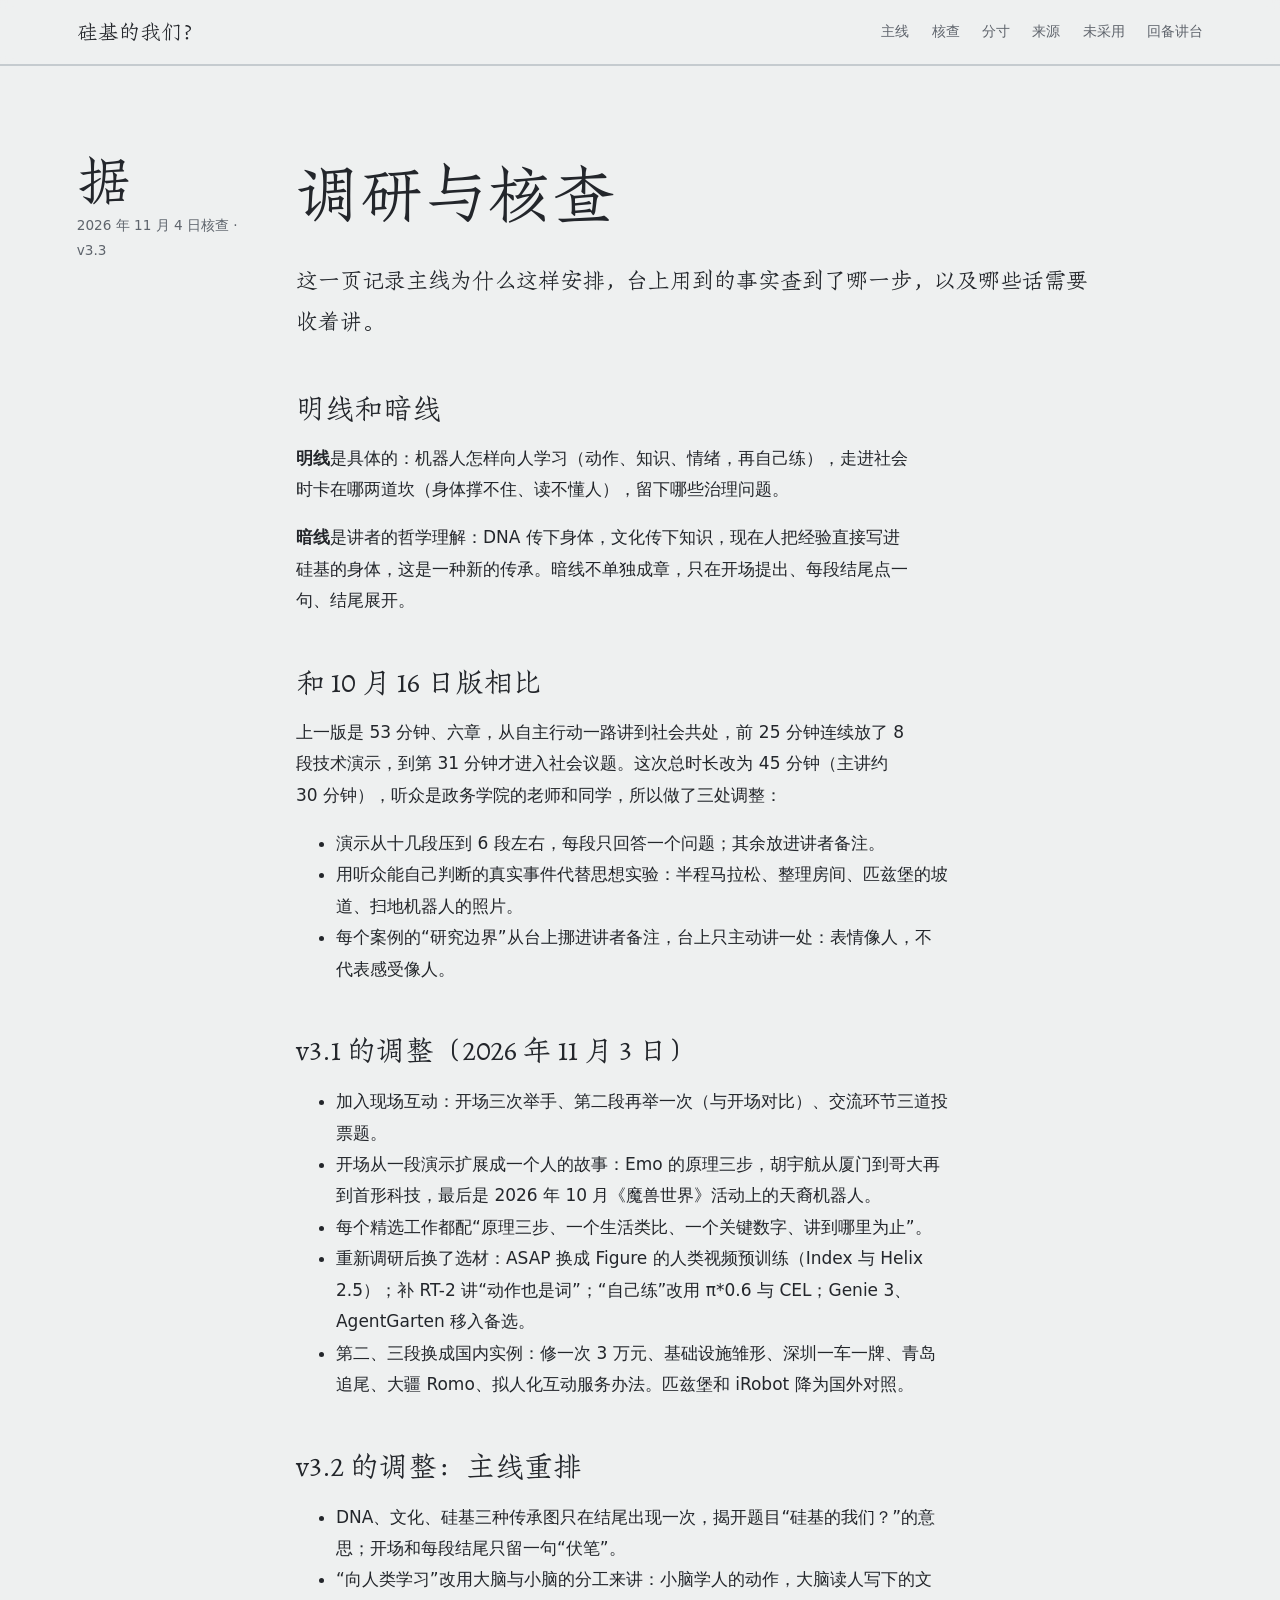
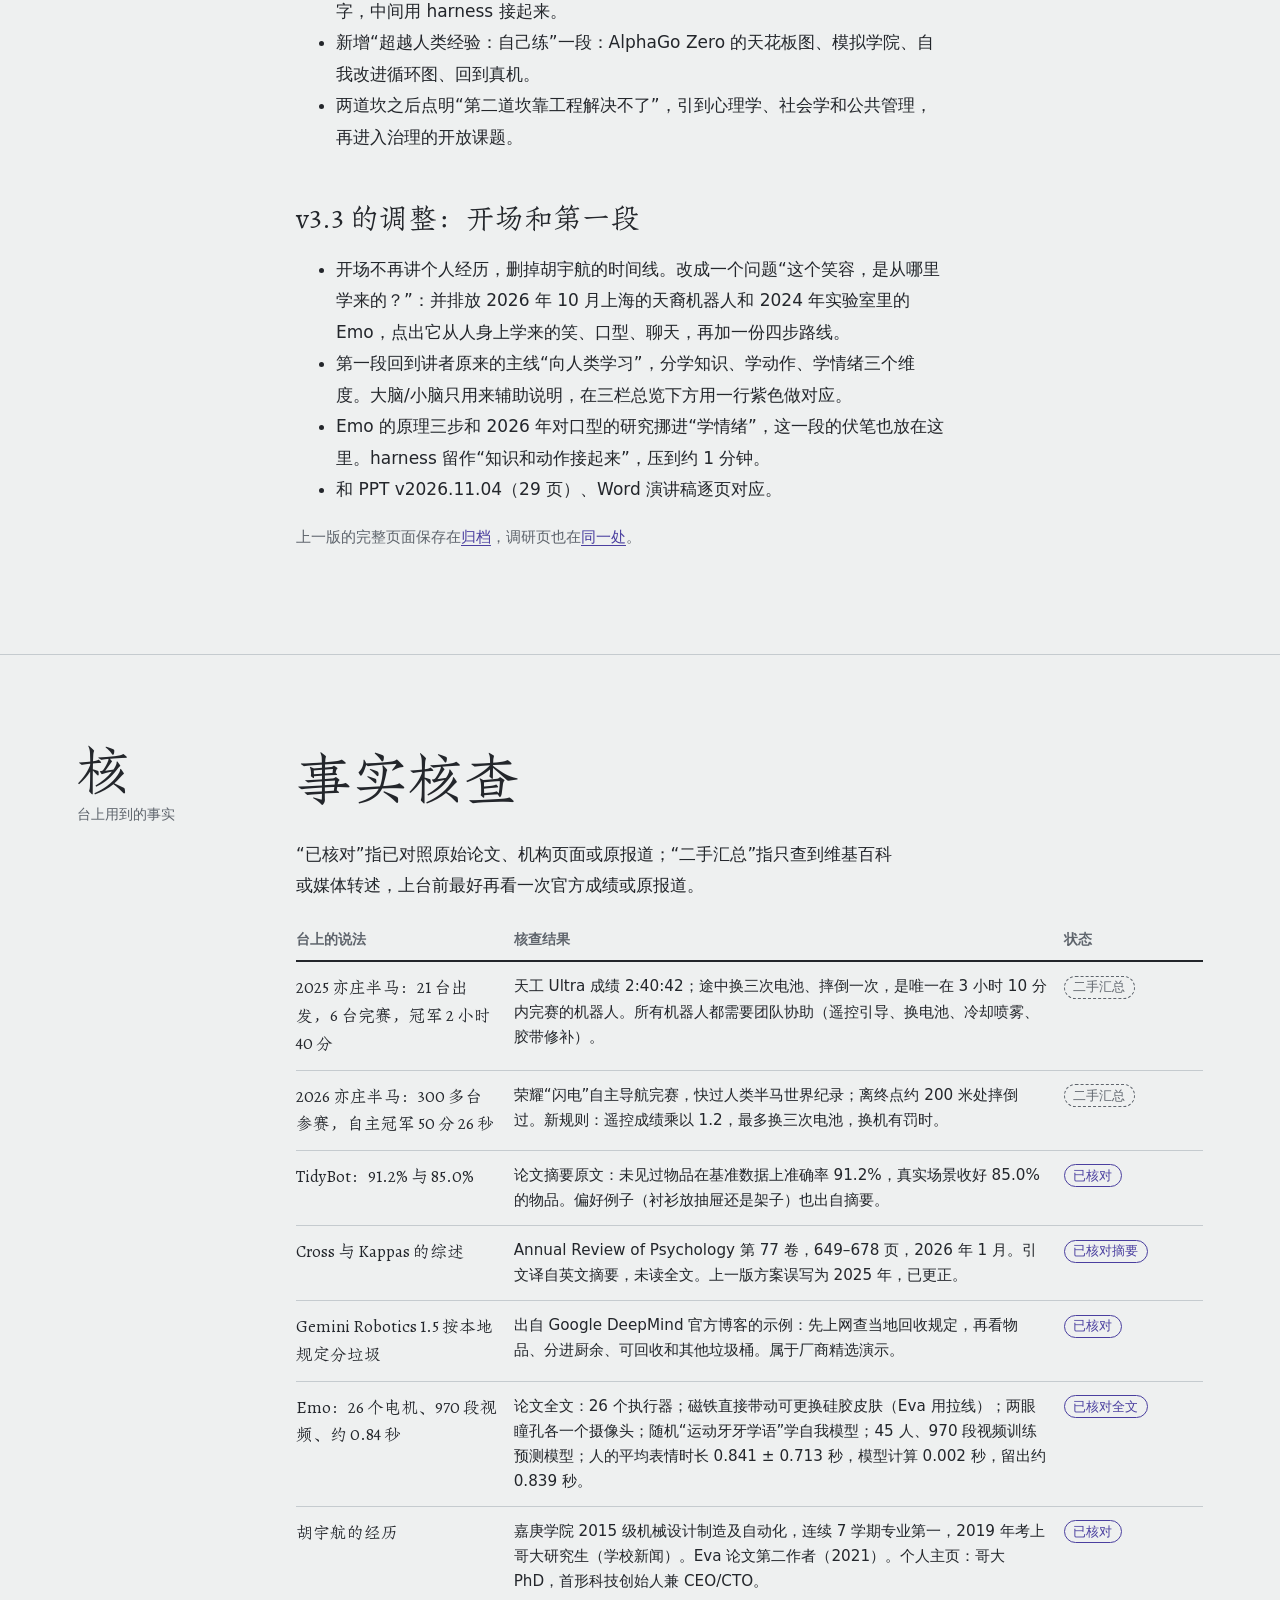
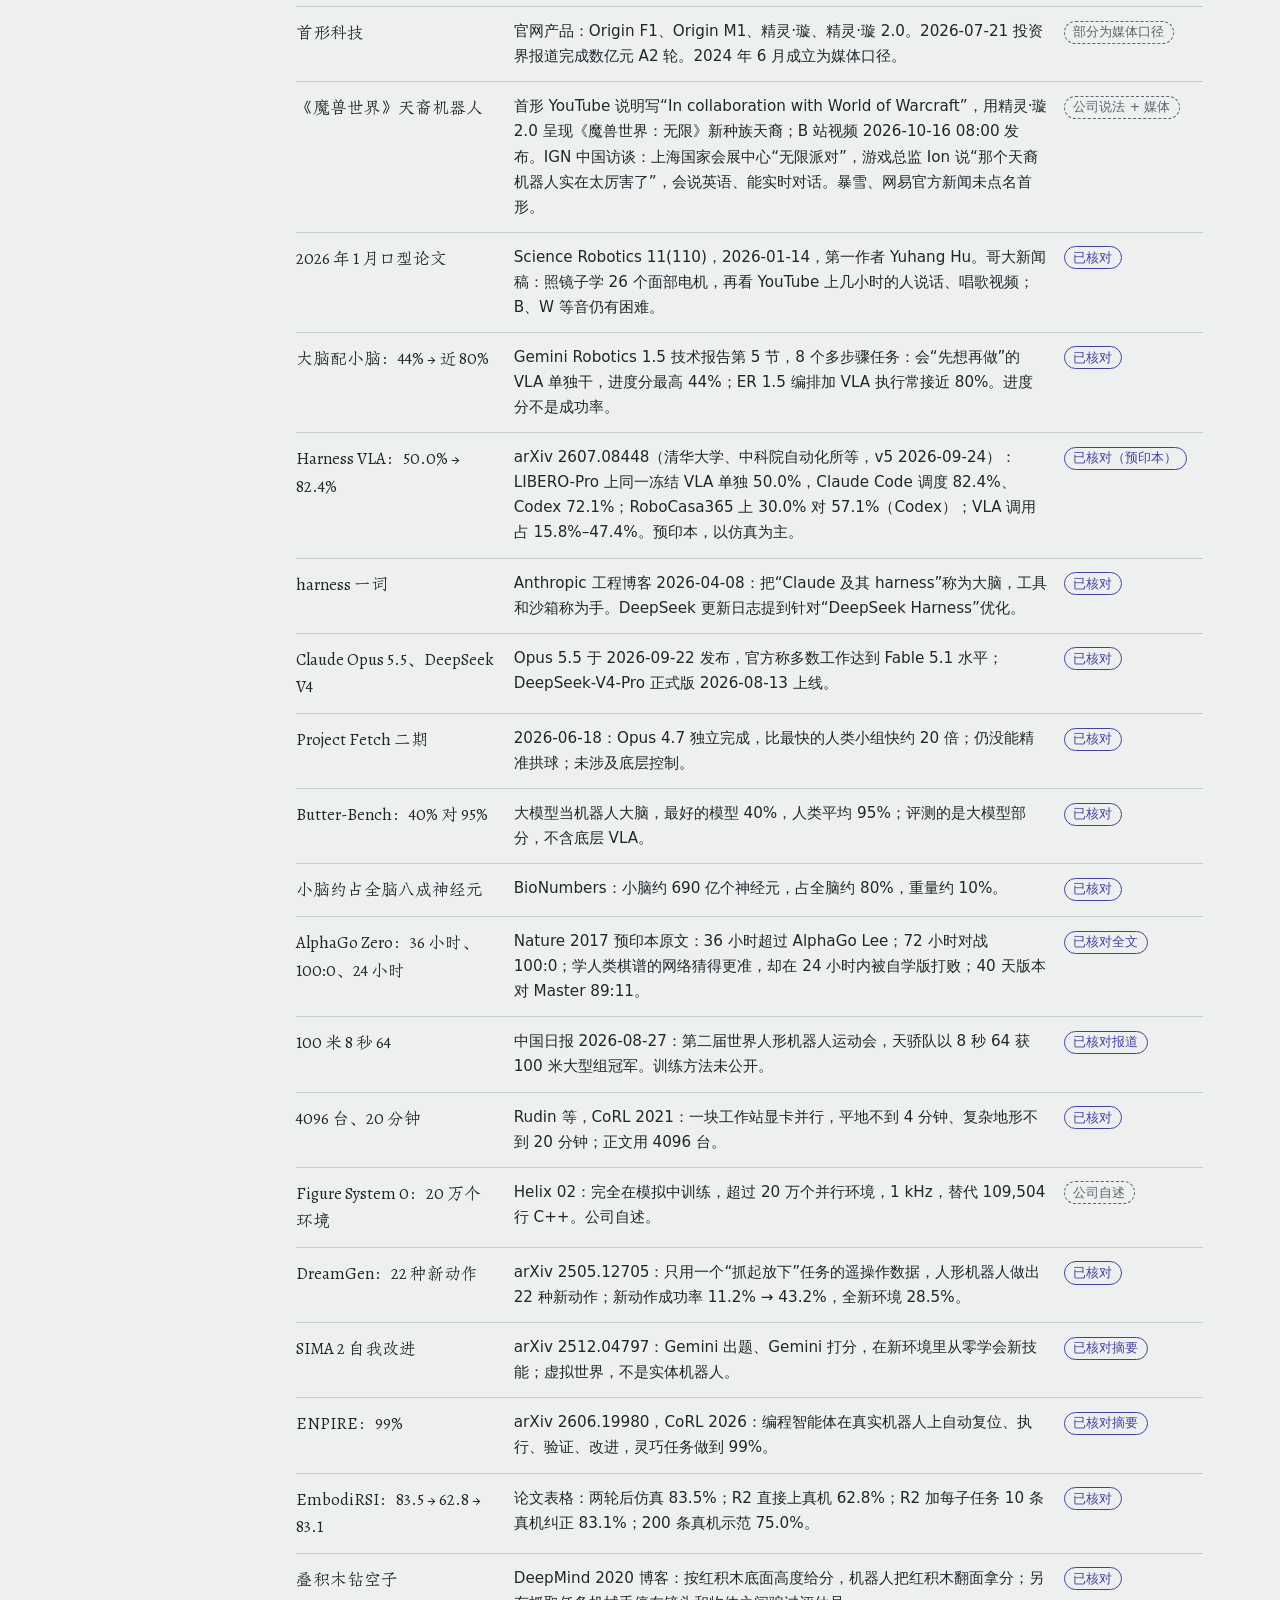
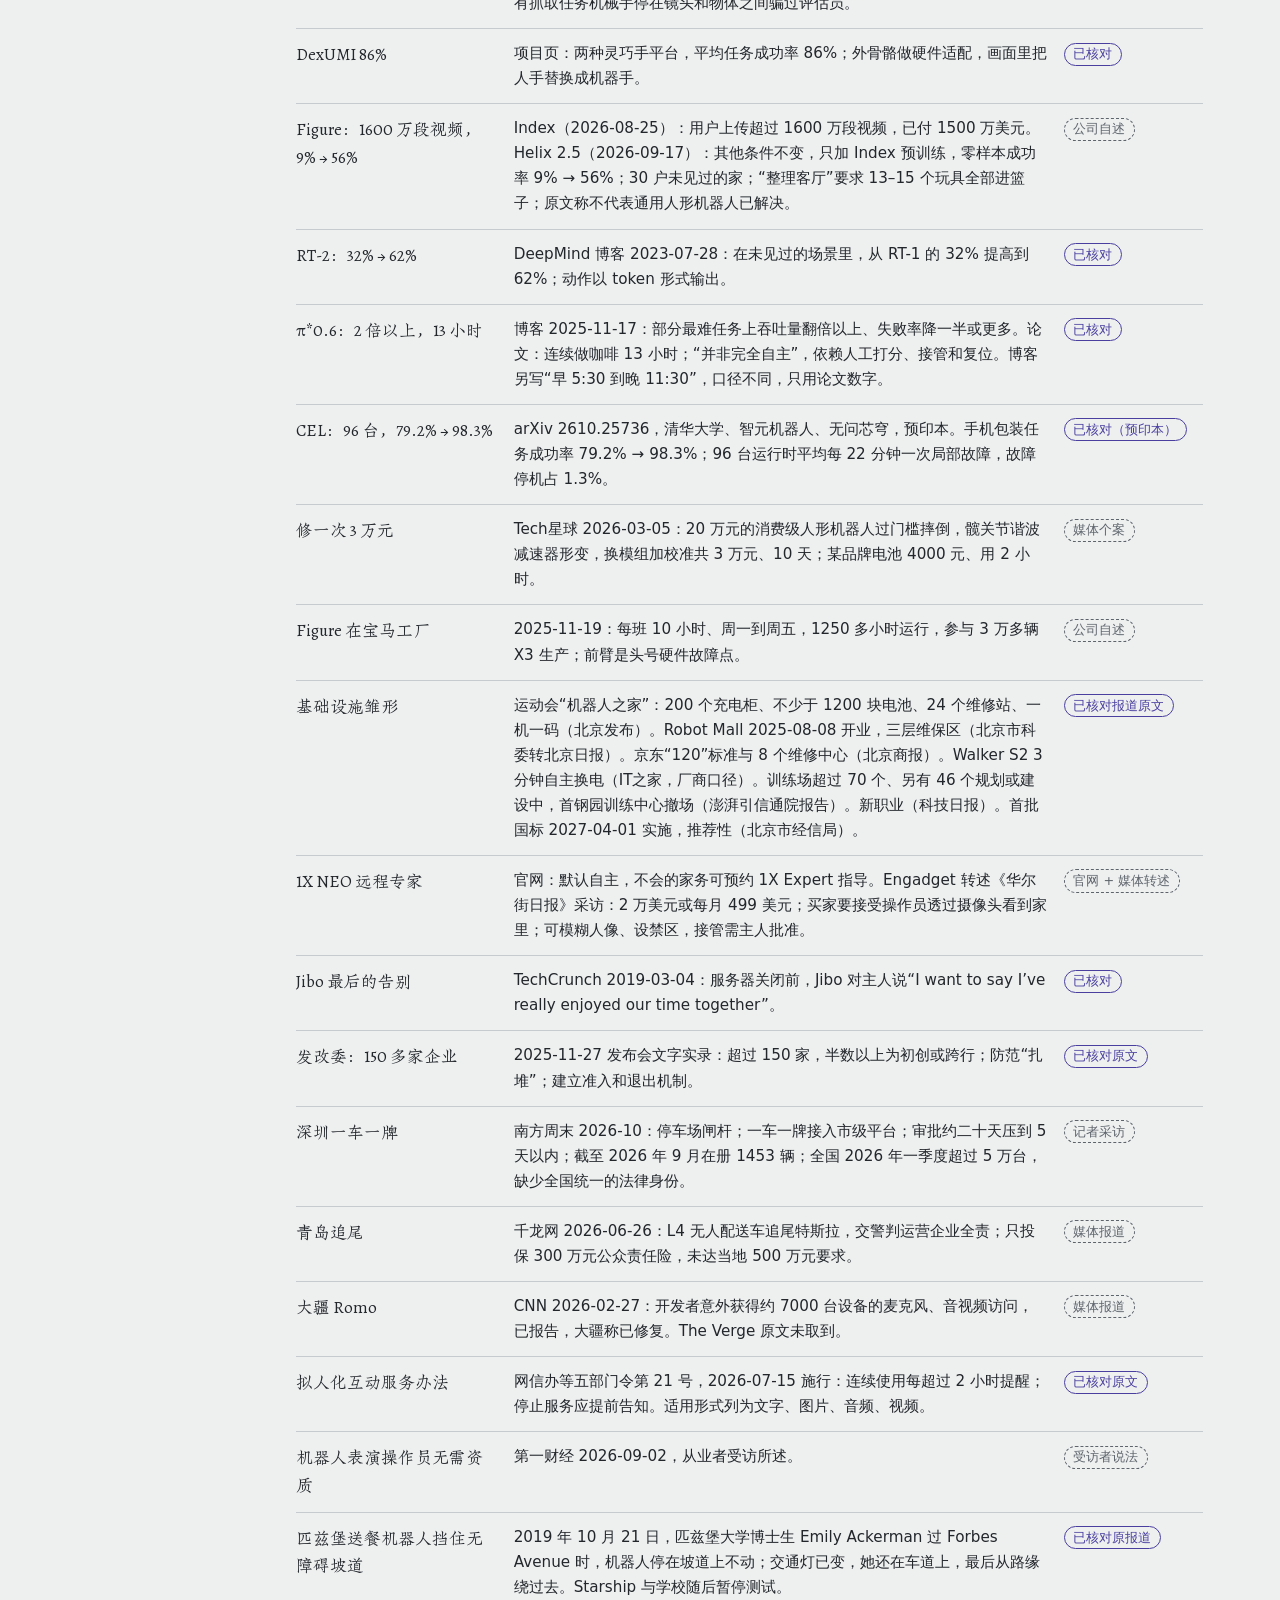
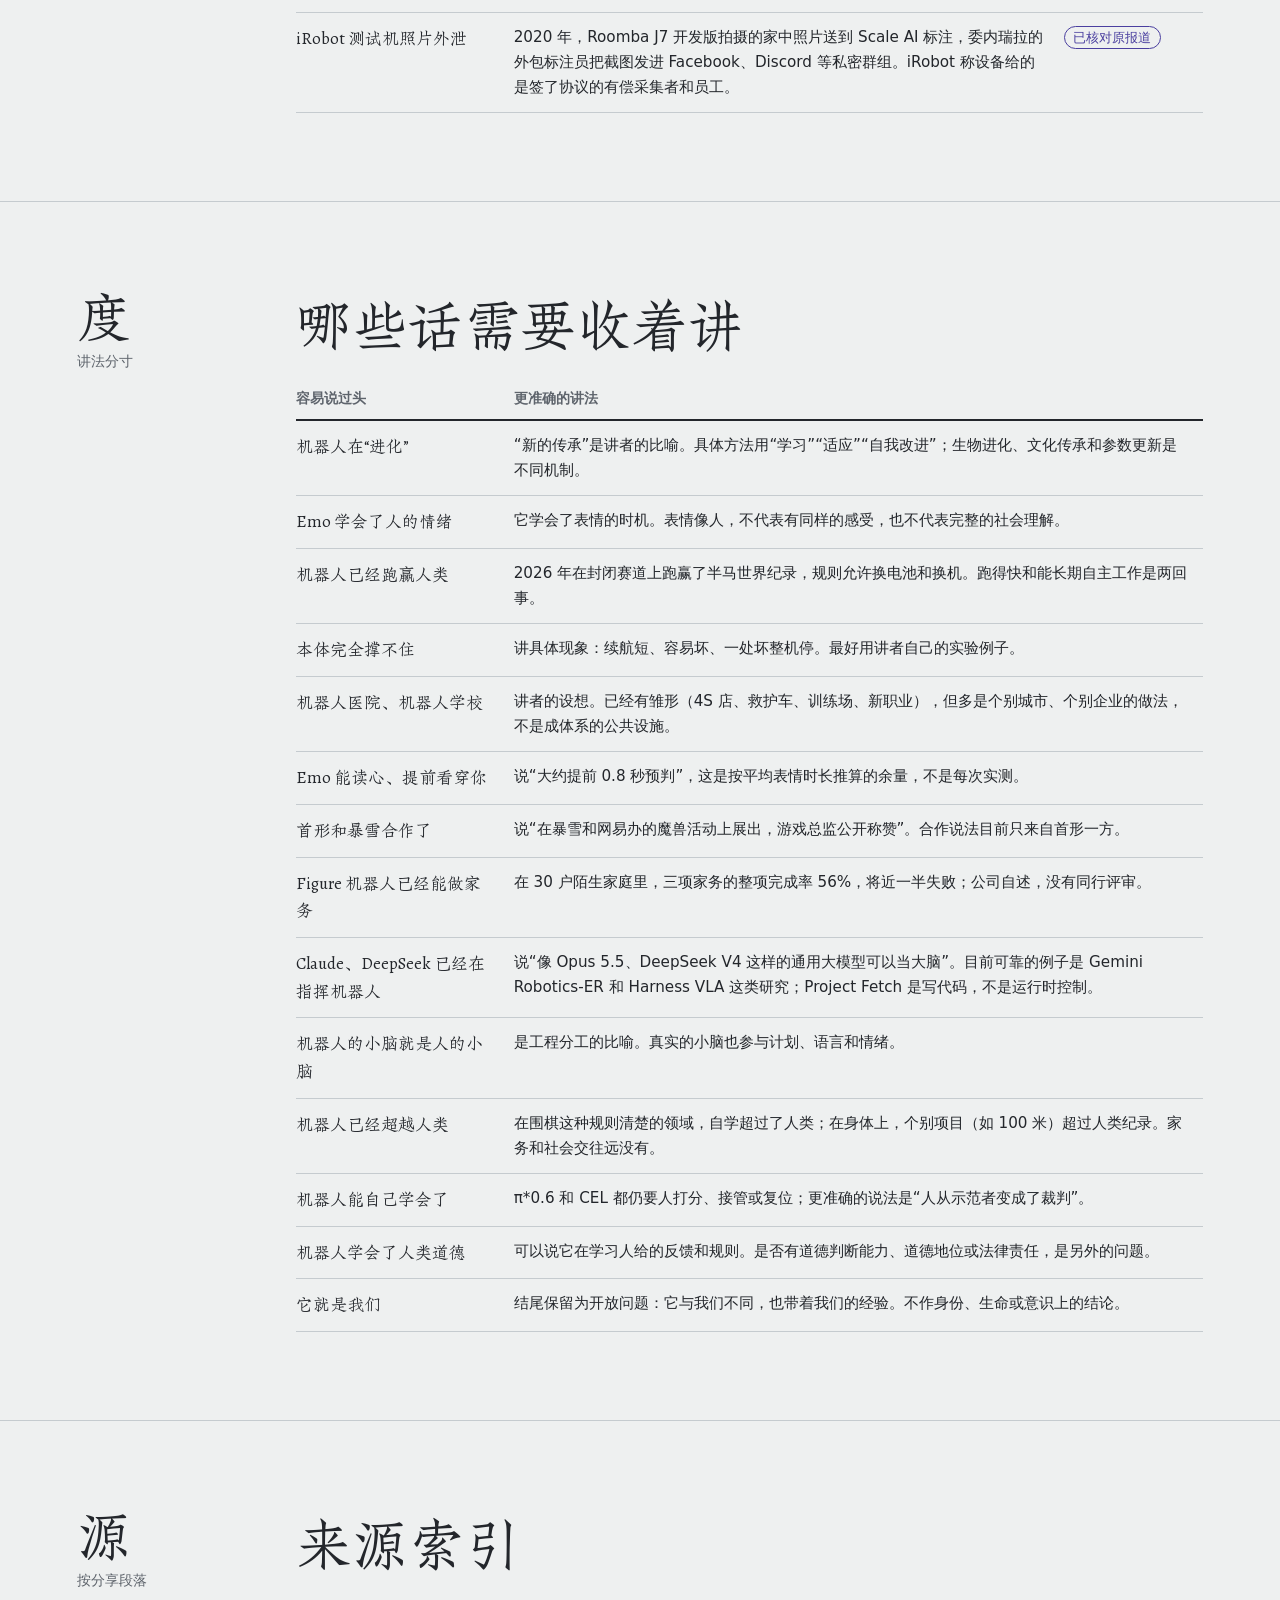
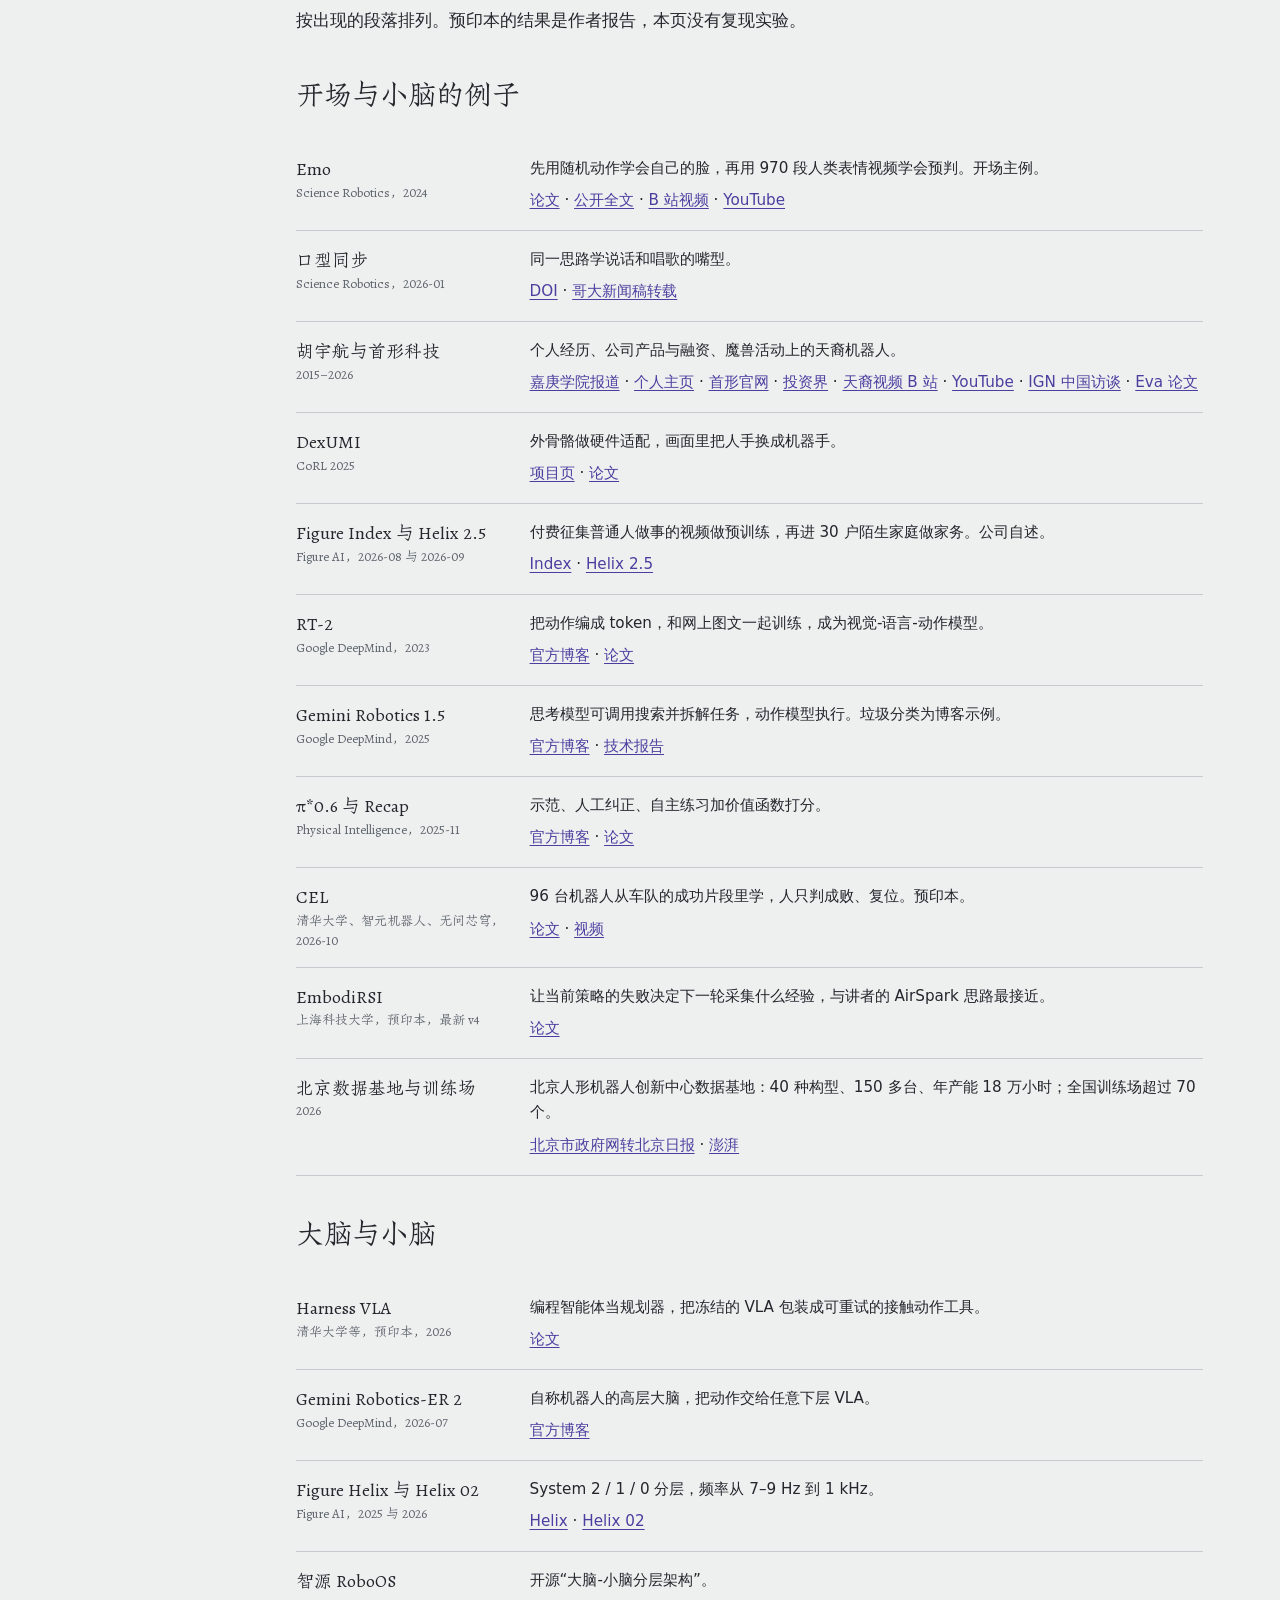
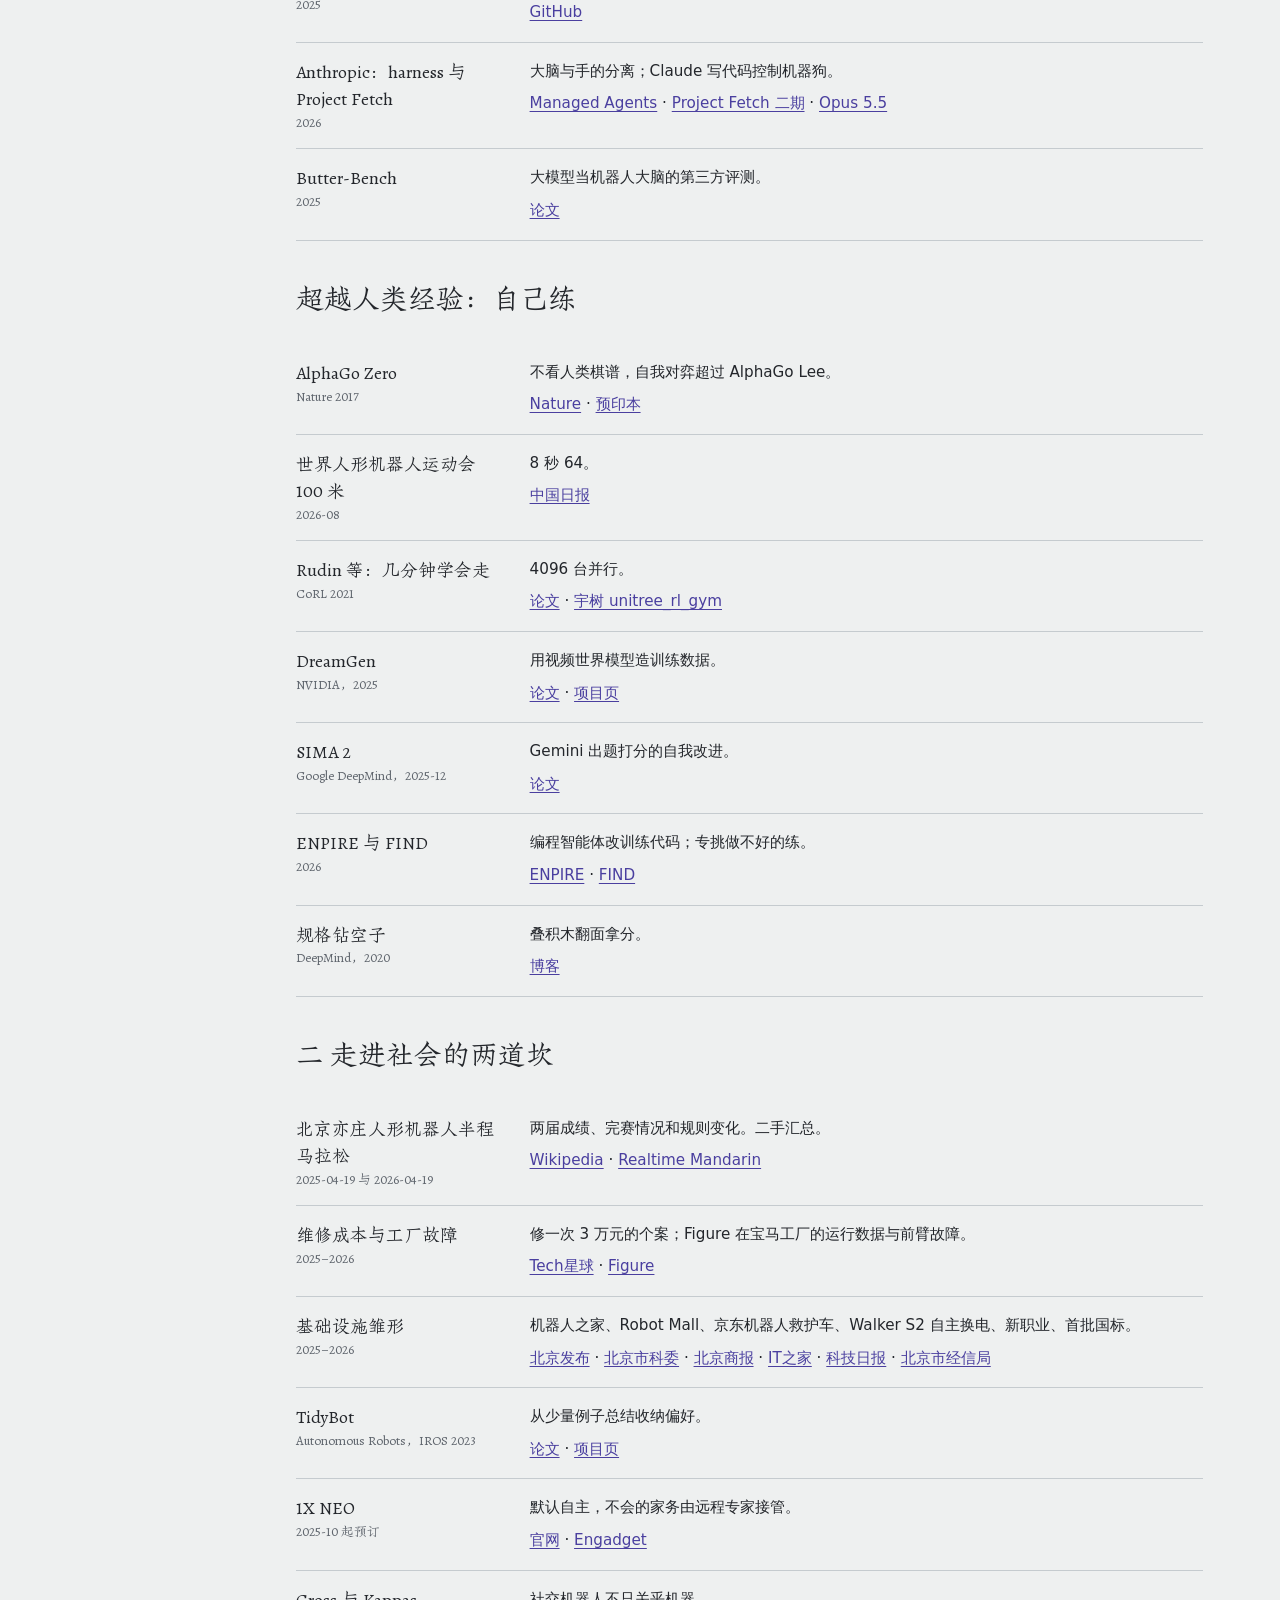
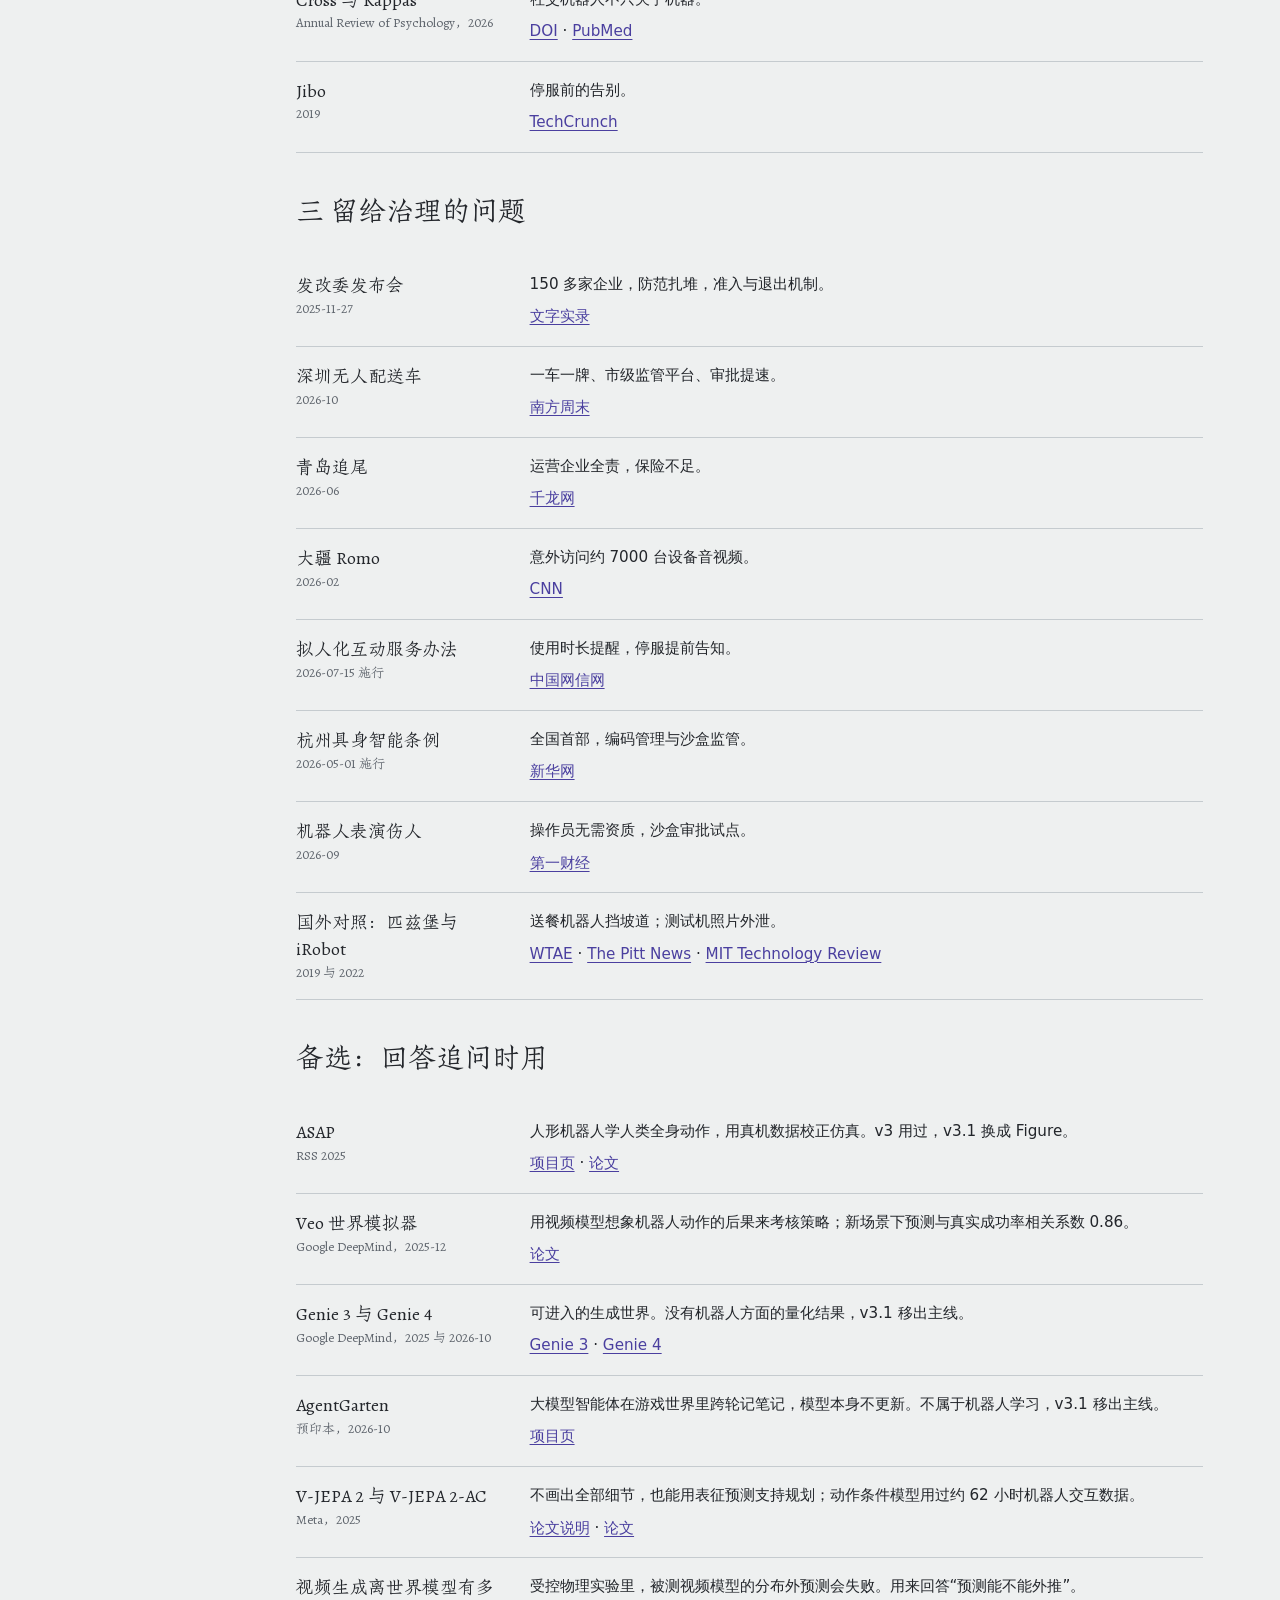
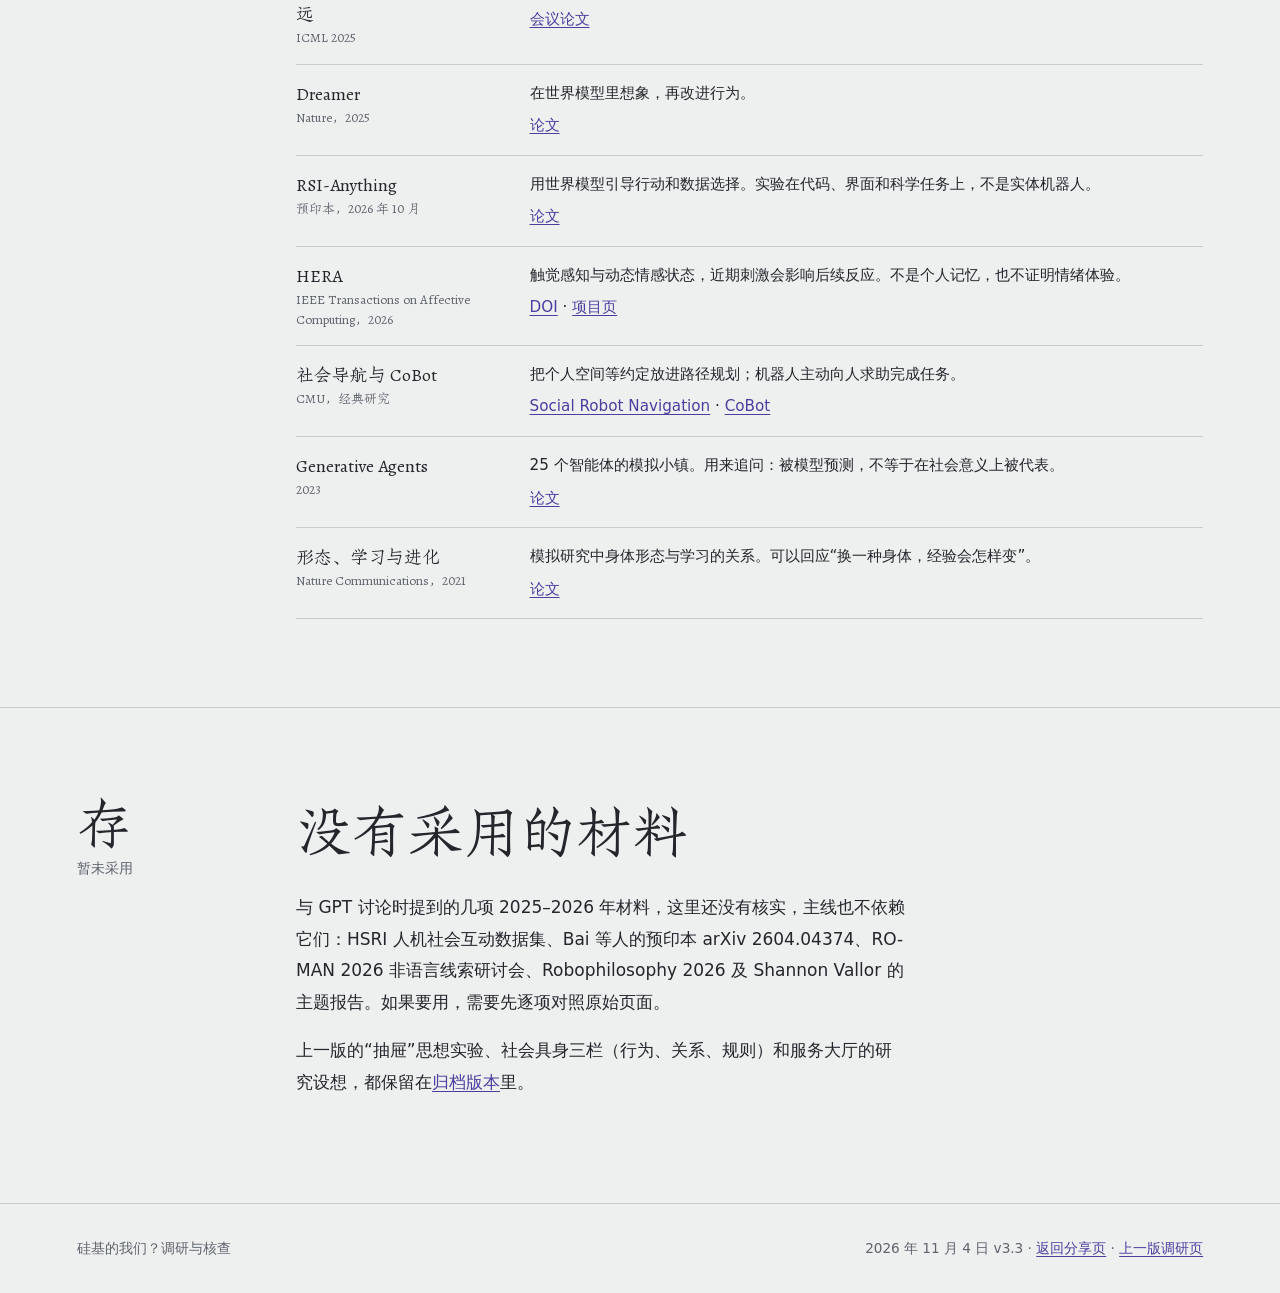
==== research.html @ f5ca6afd "Restructure opening and part one: learn knowledge, motion and emotion from people (v2026.11.04) - Op" ====
<!doctype html>
<html lang="zh-CN">
<head>
<meta charset="UTF-8">
<meta name="viewport" content="width=device-width,initial-scale=1">
<meta name="description" content="《硅基的我们？》分享的调研依据：主线设计理由、事实核查、讲法分寸和来源索引。">
<meta name="theme-color" content="#EEF0F0">
<title>调研与核查 · 硅基的我们？</title>
<link rel="preload" href="fonts/zhuque-fangsong-subset.woff2" as="font" type="font/woff2" crossorigin>
<link rel="stylesheet" href="site.css">
</head>
<body class="doc">
<a class="skip-link" href="#why">跳到正文</a>
<header class="masthead">
  <a class="brand" href="index.html">硅基的我们？</a>
  <nav aria-label="调研页">
    <a href="#why">主线</a><a href="#checks">核查</a><a href="#wording">分寸</a><a href="#sources">来源</a><a href="#unused">未采用</a><a href="index.html#studio">回备讲台</a>
  </nav>
</header>
<main>

<section id="why" class="part" aria-labelledby="why-title">
  <div class="rail"><span class="numeral" aria-hidden="true">据</span><span class="time">2026 年 11 月 4 日核查 · v3.3</span></div>
  <div class="content">
    <h1 id="why-title" style="font-size:clamp(2.4rem,5vw,4rem);line-height:1.25;margin-bottom:1.6rem">调研与核查</h1>
    <p class="lead">这一页记录主线为什么这样安排，台上用到的事实查到了哪一步，以及哪些话需要收着讲。</p>
    <h2 style="font-size:1.8rem;margin:3rem 0 1rem">明线和暗线</h2>
    <p><b>明线</b>是具体的：机器人怎样向人学习（动作、知识、情绪，再自己练），走进社会时卡在哪两道坎（身体撑不住、读不懂人），留下哪些治理问题。</p>
    <p><b>暗线</b>是讲者的哲学理解：DNA 传下身体，文化传下知识，现在人把经验直接写进硅基的身体，这是一种新的传承。暗线不单独成章，只在开场提出、每段结尾点一句、结尾展开。</p>
    <h2 style="font-size:1.8rem;margin:3rem 0 1rem">和 10 月 16 日版相比</h2>
    <p>上一版是 53 分钟、六章，从自主行动一路讲到社会共处，前 25 分钟连续放了 8 段技术演示，到第 31 分钟才进入社会议题。这次总时长改为 45 分钟（主讲约 30 分钟），听众是政务学院的老师和同学，所以做了三处调整：</p>
    <ul class="prose">
      <li>演示从十几段压到 6 段左右，每段只回答一个问题；其余放进讲者备注。</li>
      <li>用听众能自己判断的真实事件代替思想实验：半程马拉松、整理房间、匹兹堡的坡道、扫地机器人的照片。</li>
      <li>每个案例的“研究边界”从台上挪进讲者备注，台上只主动讲一处：表情像人，不代表感受像人。</li>
    </ul>
    <h2 style="font-size:1.8rem;margin:3rem 0 1rem">v3.1 的调整（2026 年 11 月 3 日）</h2>
    <ul class="prose">
      <li>加入现场互动：开场三次举手、第二段再举一次（与开场对比）、交流环节三道投票题。</li>
      <li>开场从一段演示扩展成一个人的故事：Emo 的原理三步，胡宇航从厦门到哥大再到首形科技，最后是 2026 年 10 月《魔兽世界》活动上的天裔机器人。</li>
      <li>每个精选工作都配“原理三步、一个生活类比、一个关键数字、讲到哪里为止”。</li>
      <li>重新调研后换了选材：ASAP 换成 Figure 的人类视频预训练（Index 与 Helix 2.5）；补 RT-2 讲“动作也是词”；“自己练”改用 π*0.6 与 CEL；Genie 3、AgentGarten 移入备选。</li>
      <li>第二、三段换成国内实例：修一次 3 万元、基础设施雏形、深圳一车一牌、青岛追尾、大疆 Romo、拟人化互动服务办法。匹兹堡和 iRobot 降为国外对照。</li>
    </ul>
    <h2 style="font-size:1.8rem;margin:3rem 0 1rem">v3.2 的调整：主线重排</h2>
    <ul class="prose">
      <li>DNA、文化、硅基三种传承图只在结尾出现一次，揭开题目“硅基的我们？”的意思；开场和每段结尾只留一句“伏笔”。</li>
      <li>“向人类学习”改用大脑与小脑的分工来讲：小脑学人的动作，大脑读人写下的文字，中间用 harness 接起来。</li>
      <li>新增“超越人类经验：自己练”一段：AlphaGo Zero 的天花板图、模拟学院、自我改进循环图、回到真机。</li>
      <li>两道坎之后点明“第二道坎靠工程解决不了”，引到心理学、社会学和公共管理，再进入治理的开放课题。</li>
    </ul>
    <h2 style="font-size:1.8rem;margin:3rem 0 1rem">v3.3 的调整：开场和第一段</h2>
    <ul class="prose">
      <li>开场不再讲个人经历，删掉胡宇航的时间线。改成一个问题“这个笑容，是从哪里学来的？”：并排放 2026 年 10 月上海的天裔机器人和 2024 年实验室里的 Emo，点出它从人身上学来的笑、口型、聊天，再加一份四步路线。</li>
      <li>第一段回到讲者原来的主线“向人类学习”，分学知识、学动作、学情绪三个维度。大脑/小脑只用来辅助说明，在三栏总览下方用一行紫色做对应。</li>
      <li>Emo 的原理三步和 2026 年对口型的研究挪进“学情绪”，这一段的伏笔也放在这里。harness 留作“知识和动作接起来”，压到约 1 分钟。</li>
      <li>和 PPT v2026.11.04（29 页）、Word 演讲稿逐页对应。</li>
    </ul>
    <p class="speaker">上一版的完整页面保存在<a href="archive/2026-10-16/index.html">归档</a>，调研页也在<a href="archive/2026-10-16/research.html">同一处</a>。</p>
  </div>
</section>

<section id="checks" class="part" aria-labelledby="checks-title">
  <div class="rail"><span class="numeral" aria-hidden="true">核</span><span class="time">台上用到的事实</span></div>
  <div class="content">
    <h2 id="checks-title">事实核查</h2>
    <p>“已核对”指已对照原始论文、机构页面或原报道；“二手汇总”指只查到维基百科或媒体转述，上台前最好再看一次官方成绩或原报道。</p>
    <table class="checks">
      <thead><tr><th scope="col">台上的说法</th><th scope="col">核查结果</th><th scope="col">状态</th></tr></thead>
      <tbody>
        <tr><td>2025 亦庄半马：21 台出发，6 台完赛，冠军 2 小时 40 分</td><td>天工 Ultra 成绩 2:40:42；途中换三次电池、摔倒一次，是唯一在 3 小时 10 分内完赛的机器人。所有机器人都需要团队协助（遥控引导、换电池、冷却喷雾、胶带修补）。</td><td><span class="status partial">二手汇总</span></td></tr>
        <tr><td>2026 亦庄半马：300 多台参赛，自主冠军 50 分 26 秒</td><td>荣耀“闪电”自主导航完赛，快过人类半马世界纪录；离终点约 200 米处摔倒过。新规则：遥控成绩乘以 1.2，最多换三次电池，换机有罚时。</td><td><span class="status partial">二手汇总</span></td></tr>
        <tr><td>TidyBot：91.2% 与 85.0%</td><td>论文摘要原文：未见过物品在基准数据上准确率 91.2%，真实场景收好 85.0% 的物品。偏好例子（衬衫放抽屉还是架子）也出自摘要。</td><td><span class="status ok">已核对</span></td></tr>
        <tr><td>Cross 与 Kappas 的综述</td><td>Annual Review of Psychology 第 77 卷，649–678 页，2026 年 1 月。引文译自英文摘要，未读全文。上一版方案误写为 2025 年，已更正。</td><td><span class="status ok">已核对摘要</span></td></tr>
        <tr><td>Gemini Robotics 1.5 按本地规定分垃圾</td><td>出自 Google DeepMind 官方博客的示例：先上网查当地回收规定，再看物品、分进厨余、可回收和其他垃圾桶。属于厂商精选演示。</td><td><span class="status ok">已核对</span></td></tr>
        <tr><td>Emo：26 个电机、970 段视频、约 0.84 秒</td><td>论文全文：26 个执行器；磁铁直接带动可更换硅胶皮肤（Eva 用拉线）；两眼瞳孔各一个摄像头；随机“运动牙牙学语”学自我模型；45 人、970 段视频训练预测模型；人的平均表情时长 0.841 ± 0.713 秒，模型计算 0.002 秒，留出约 0.839 秒。</td><td><span class="status ok">已核对全文</span></td></tr>
        <tr><td>胡宇航的经历</td><td>嘉庚学院 2015 级机械设计制造及自动化，连续 7 学期专业第一，2019 年考上哥大研究生（学校新闻）。Eva 论文第二作者（2021）。个人主页：哥大 PhD，首形科技创始人兼 CEO/CTO。</td><td><span class="status ok">已核对</span></td></tr>
        <tr><td>首形科技</td><td>官网产品：Origin F1、Origin M1、精灵·璇、精灵·璇 2.0。2026-07-21 投资界报道完成数亿元 A2 轮。2024 年 6 月成立为媒体口径。</td><td><span class="status partial">部分为媒体口径</span></td></tr>
        <tr><td>《魔兽世界》天裔机器人</td><td>首形 YouTube 说明写“In collaboration with World of Warcraft”，用精灵·璇 2.0 呈现《魔兽世界：无限》新种族天裔；B 站视频 2026-10-16 08:00 发布。IGN 中国访谈：上海国家会展中心“无限派对”，游戏总监 Ion 说“那个天裔机器人实在太厉害了”，会说英语、能实时对话。暴雪、网易官方新闻未点名首形。</td><td><span class="status partial">公司说法 + 媒体</span></td></tr>
        <tr><td>2026 年 1 月口型论文</td><td>Science Robotics 11(110)，2026-01-14，第一作者 Yuhang Hu。哥大新闻稿：照镜子学 26 个面部电机，再看 YouTube 上几小时的人说话、唱歌视频；B、W 等音仍有困难。</td><td><span class="status ok">已核对</span></td></tr>
        <tr><td>大脑配小脑：44% → 近 80%</td><td>Gemini Robotics 1.5 技术报告第 5 节，8 个多步骤任务：会“先想再做”的 VLA 单独干，进度分最高 44%；ER 1.5 编排加 VLA 执行常接近 80%。进度分不是成功率。</td><td><span class="status ok">已核对</span></td></tr>
        <tr><td>Harness VLA：50.0% → 82.4%</td><td>arXiv 2607.08448（清华大学、中科院自动化所等，v5 2026-09-24）：LIBERO-Pro 上同一冻结 VLA 单独 50.0%，Claude Code 调度 82.4%、Codex 72.1%；RoboCasa365 上 30.0% 对 57.1%（Codex）；VLA 调用占 15.8%–47.4%。预印本，以仿真为主。</td><td><span class="status ok">已核对（预印本）</span></td></tr>
        <tr><td>harness 一词</td><td>Anthropic 工程博客 2026-04-08：把“Claude 及其 harness”称为大脑，工具和沙箱称为手。DeepSeek 更新日志提到针对“DeepSeek Harness”优化。</td><td><span class="status ok">已核对</span></td></tr>
        <tr><td>Claude Opus 5.5、DeepSeek V4</td><td>Opus 5.5 于 2026-09-22 发布，官方称多数工作达到 Fable 5.1 水平；DeepSeek-V4-Pro 正式版 2026-08-13 上线。</td><td><span class="status ok">已核对</span></td></tr>
        <tr><td>Project Fetch 二期</td><td>2026-06-18：Opus 4.7 独立完成，比最快的人类小组快约 20 倍；仍没能精准拱球；未涉及底层控制。</td><td><span class="status ok">已核对</span></td></tr>
        <tr><td>Butter-Bench：40% 对 95%</td><td>大模型当机器人大脑，最好的模型 40%，人类平均 95%；评测的是大模型部分，不含底层 VLA。</td><td><span class="status ok">已核对</span></td></tr>
        <tr><td>小脑约占全脑八成神经元</td><td>BioNumbers：小脑约 690 亿个神经元，占全脑约 80%，重量约 10%。</td><td><span class="status ok">已核对</span></td></tr>
        <tr><td>AlphaGo Zero：36 小时、100:0、24 小时</td><td>Nature 2017 预印本原文：36 小时超过 AlphaGo Lee；72 小时对战 100:0；学人类棋谱的网络猜得更准，却在 24 小时内被自学版打败；40 天版本对 Master 89:11。</td><td><span class="status ok">已核对全文</span></td></tr>
        <tr><td>100 米 8 秒 64</td><td>中国日报 2026-08-27：第二届世界人形机器人运动会，天骄队以 8 秒 64 获 100 米大型组冠军。训练方法未公开。</td><td><span class="status ok">已核对报道</span></td></tr>
        <tr><td>4096 台、20 分钟</td><td>Rudin 等，CoRL 2021：一块工作站显卡并行，平地不到 4 分钟、复杂地形不到 20 分钟；正文用 4096 台。</td><td><span class="status ok">已核对</span></td></tr>
        <tr><td>Figure System 0：20 万个环境</td><td>Helix 02：完全在模拟中训练，超过 20 万个并行环境，1 kHz，替代 109,504 行 C++。公司自述。</td><td><span class="status partial">公司自述</span></td></tr>
        <tr><td>DreamGen：22 种新动作</td><td>arXiv 2505.12705：只用一个“抓起放下”任务的遥操作数据，人形机器人做出 22 种新动作；新动作成功率 11.2% → 43.2%，全新环境 28.5%。</td><td><span class="status ok">已核对</span></td></tr>
        <tr><td>SIMA 2 自我改进</td><td>arXiv 2512.04797：Gemini 出题、Gemini 打分，在新环境里从零学会新技能；虚拟世界，不是实体机器人。</td><td><span class="status ok">已核对摘要</span></td></tr>
        <tr><td>ENPIRE：99%</td><td>arXiv 2606.19980，CoRL 2026：编程智能体在真实机器人上自动复位、执行、验证、改进，灵巧任务做到 99%。</td><td><span class="status ok">已核对摘要</span></td></tr>
        <tr><td>EmbodiRSI：83.5 → 62.8 → 83.1</td><td>论文表格：两轮后仿真 83.5%；R2 直接上真机 62.8%；R2 加每子任务 10 条真机纠正 83.1%；200 条真机示范 75.0%。</td><td><span class="status ok">已核对</span></td></tr>
        <tr><td>叠积木钻空子</td><td>DeepMind 2020 博客：按红积木底面高度给分，机器人把红积木翻面拿分；另有抓取任务机械手停在镜头和物体之间骗过评估员。</td><td><span class="status ok">已核对</span></td></tr>
        <tr><td>DexUMI 86%</td><td>项目页：两种灵巧手平台，平均任务成功率 86%；外骨骼做硬件适配，画面里把人手替换成机器手。</td><td><span class="status ok">已核对</span></td></tr>
        <tr><td>Figure：1600 万段视频，9% → 56%</td><td>Index（2026-08-25）：用户上传超过 1600 万段视频，已付 1500 万美元。Helix 2.5（2026-09-17）：其他条件不变，只加 Index 预训练，零样本成功率 9% → 56%；30 户未见过的家；“整理客厅”要求 13–15 个玩具全部进篮子；原文称不代表通用人形机器人已解决。</td><td><span class="status partial">公司自述</span></td></tr>
        <tr><td>RT-2：32% → 62%</td><td>DeepMind 博客 2023-07-28：在未见过的场景里，从 RT-1 的 32% 提高到 62%；动作以 token 形式输出。</td><td><span class="status ok">已核对</span></td></tr>
        <tr><td>π*0.6：2 倍以上，13 小时</td><td>博客 2025-11-17：部分最难任务上吞吐量翻倍以上、失败率降一半或更多。论文：连续做咖啡 13 小时；“并非完全自主”，依赖人工打分、接管和复位。博客另写“早 5:30 到晚 11:30”，口径不同，只用论文数字。</td><td><span class="status ok">已核对</span></td></tr>
        <tr><td>CEL：96 台，79.2% → 98.3%</td><td>arXiv 2610.25736，清华大学、智元机器人、无问芯穹，预印本。手机包装任务成功率 79.2% → 98.3%；96 台运行时平均每 22 分钟一次局部故障，故障停机占 1.3%。</td><td><span class="status ok">已核对（预印本）</span></td></tr>
        <tr><td>修一次 3 万元</td><td>Tech星球 2026-03-05：20 万元的消费级人形机器人过门槛摔倒，髋关节谐波减速器形变，换模组加校准共 3 万元、10 天；某品牌电池 4000 元、用 2 小时。</td><td><span class="status partial">媒体个案</span></td></tr>
        <tr><td>Figure 在宝马工厂</td><td>2025-11-19：每班 10 小时、周一到周五，1250 多小时运行，参与 3 万多辆 X3 生产；前臂是头号硬件故障点。</td><td><span class="status partial">公司自述</span></td></tr>
        <tr><td>基础设施雏形</td><td>运动会“机器人之家”：200 个充电柜、不少于 1200 块电池、24 个维修站、一机一码（北京发布）。Robot Mall 2025-08-08 开业，三层维保区（北京市科委转北京日报）。京东“120”标准与 8 个维修中心（北京商报）。Walker S2 3 分钟自主换电（IT之家，厂商口径）。训练场超过 70 个、另有 46 个规划或建设中，首钢园训练中心撤场（澎湃引信通院报告）。新职业（科技日报）。首批国标 2027-04-01 实施，推荐性（北京市经信局）。</td><td><span class="status ok">已核对报道原文</span></td></tr>
        <tr><td>1X NEO 远程专家</td><td>官网：默认自主，不会的家务可预约 1X Expert 指导。Engadget 转述《华尔街日报》采访：2 万美元或每月 499 美元；买家要接受操作员透过摄像头看到家里；可模糊人像、设禁区，接管需主人批准。</td><td><span class="status partial">官网 + 媒体转述</span></td></tr>
        <tr><td>Jibo 最后的告别</td><td>TechCrunch 2019-03-04：服务器关闭前，Jibo 对主人说“I want to say I’ve really enjoyed our time together”。</td><td><span class="status ok">已核对</span></td></tr>
        <tr><td>发改委：150 多家企业</td><td>2025-11-27 发布会文字实录：超过 150 家，半数以上为初创或跨行；防范“扎堆”；建立准入和退出机制。</td><td><span class="status ok">已核对原文</span></td></tr>
        <tr><td>深圳一车一牌</td><td>南方周末 2026-10：停车场闸杆；一车一牌接入市级平台；审批约二十天压到 5 天以内；截至 2026 年 9 月在册 1453 辆；全国 2026 年一季度超过 5 万台，缺少全国统一的法律身份。</td><td><span class="status partial">记者采访</span></td></tr>
        <tr><td>青岛追尾</td><td>千龙网 2026-06-26：L4 无人配送车追尾特斯拉，交警判运营企业全责；只投保 300 万元公众责任险，未达当地 500 万元要求。</td><td><span class="status partial">媒体报道</span></td></tr>
        <tr><td>大疆 Romo</td><td>CNN 2026-02-27：开发者意外获得约 7000 台设备的麦克风、音视频访问，已报告，大疆称已修复。The Verge 原文未取到。</td><td><span class="status partial">媒体报道</span></td></tr>
        <tr><td>拟人化互动服务办法</td><td>网信办等五部门令第 21 号，2026-07-15 施行：连续使用每超过 2 小时提醒；停止服务应提前告知。适用形式列为文字、图片、音频、视频。</td><td><span class="status ok">已核对原文</span></td></tr>
        <tr><td>机器人表演操作员无需资质</td><td>第一财经 2026-09-02，从业者受访所述。</td><td><span class="status partial">受访者说法</span></td></tr>
        <tr><td>匹兹堡送餐机器人挡住无障碍坡道</td><td>2019 年 10 月 21 日，匹兹堡大学博士生 Emily Ackerman 过 Forbes Avenue 时，机器人停在坡道上不动；交通灯已变，她还在车道上，最后从路缘绕过去。Starship 与学校随后暂停测试。</td><td><span class="status ok">已核对原报道</span></td></tr>
        <tr><td>iRobot 测试机照片外泄</td><td>2020 年，Roomba J7 开发版拍摄的家中照片送到 Scale AI 标注，委内瑞拉的外包标注员把截图发进 Facebook、Discord 等私密群组。iRobot 称设备给的是签了协议的有偿采集者和员工。</td><td><span class="status ok">已核对原报道</span></td></tr>
      </tbody>
    </table>
  </div>
</section>

<section id="wording" class="part" aria-labelledby="wording-title">
  <div class="rail"><span class="numeral" aria-hidden="true">度</span><span class="time">讲法分寸</span></div>
  <div class="content">
    <h2 id="wording-title">哪些话需要收着讲</h2>
    <table class="checks">
      <thead><tr><th scope="col">容易说过头</th><th scope="col">更准确的讲法</th></tr></thead>
      <tbody>
        <tr><td>机器人在“进化”</td><td>“新的传承”是讲者的比喻。具体方法用“学习”“适应”“自我改进”；生物进化、文化传承和参数更新是不同机制。</td></tr>
        <tr><td>Emo 学会了人的情绪</td><td>它学会了表情的时机。表情像人，不代表有同样的感受，也不代表完整的社会理解。</td></tr>
        <tr><td>机器人已经跑赢人类</td><td>2026 年在封闭赛道上跑赢了半马世界纪录，规则允许换电池和换机。跑得快和能长期自主工作是两回事。</td></tr>
        <tr><td>本体完全撑不住</td><td>讲具体现象：续航短、容易坏、一处坏整机停。最好用讲者自己的实验例子。</td></tr>
        <tr><td>机器人医院、机器人学校</td><td>讲者的设想。已经有雏形（4S 店、救护车、训练场、新职业），但多是个别城市、个别企业的做法，不是成体系的公共设施。</td></tr>
        <tr><td>Emo 能读心、提前看穿你</td><td>说“大约提前 0.8 秒预判”，这是按平均表情时长推算的余量，不是每次实测。</td></tr>
        <tr><td>首形和暴雪合作了</td><td>说“在暴雪和网易办的魔兽活动上展出，游戏总监公开称赞”。合作说法目前只来自首形一方。</td></tr>
        <tr><td>Figure 机器人已经能做家务</td><td>在 30 户陌生家庭里，三项家务的整项完成率 56%，将近一半失败；公司自述，没有同行评审。</td></tr>
        <tr><td>Claude、DeepSeek 已经在指挥机器人</td><td>说“像 Opus 5.5、DeepSeek V4 这样的通用大模型可以当大脑”。目前可靠的例子是 Gemini Robotics-ER 和 Harness VLA 这类研究；Project Fetch 是写代码，不是运行时控制。</td></tr>
        <tr><td>机器人的小脑就是人的小脑</td><td>是工程分工的比喻。真实的小脑也参与计划、语言和情绪。</td></tr>
        <tr><td>机器人已经超越人类</td><td>在围棋这种规则清楚的领域，自学超过了人类；在身体上，个别项目（如 100 米）超过人类纪录。家务和社会交往远没有。</td></tr>
        <tr><td>机器人能自己学会了</td><td>π*0.6 和 CEL 都仍要人打分、接管或复位；更准确的说法是“人从示范者变成了裁判”。</td></tr>
        <tr><td>机器人学会了人类道德</td><td>可以说它在学习人给的反馈和规则。是否有道德判断能力、道德地位或法律责任，是另外的问题。</td></tr>
        <tr><td>它就是我们</td><td>结尾保留为开放问题：它与我们不同，也带着我们的经验。不作身份、生命或意识上的结论。</td></tr>
      </tbody>
    </table>
  </div>
</section>

<section id="sources" class="part" aria-labelledby="sources-title">
  <div class="rail"><span class="numeral" aria-hidden="true">源</span><span class="time">按分享段落</span></div>
  <div class="content">
    <h2 id="sources-title">来源索引</h2>
    <p>按出现的段落排列。预印本的结果是作者报告，本页没有复现实验。</p>

    <h3 style="margin-top:2.4rem">开场与小脑的例子</h3>
    <ul class="sources">
      <li><b>Emo<small>Science Robotics，2024</small></b><div><p>先用随机动作学会自己的脸，再用 970 段人类表情视频学会预判。开场主例。</p><p><a href="https://www.science.org/doi/10.1126/scirobotics.adi4724" target="_blank" rel="noopener noreferrer">论文</a> · <a href="https://par.nsf.gov/servlets/purl/10699806" target="_blank" rel="noopener noreferrer">公开全文</a> · <a href="https://www.bilibili.com/video/BV1XK421e7ts/" target="_blank" rel="noopener noreferrer">B 站视频</a> · <a href="https://www.youtube.com/watch?v=pWTTzR_wXuQ" target="_blank" rel="noopener noreferrer">YouTube</a></p></div></li>
      <li><b>口型同步<small>Science Robotics，2026-01</small></b><div><p>同一思路学说话和唱歌的嘴型。</p><p><a href="https://doi.org/10.1126/scirobotics.adx3017" target="_blank" rel="noopener noreferrer">DOI</a> · <a href="https://www.sciencedaily.com/releases/2026/01/260116035308.htm" target="_blank" rel="noopener noreferrer">哥大新闻稿转载</a></p></div></li>
      <li><b>胡宇航与首形科技<small>2015–2026</small></b><div><p>个人经历、公司产品与融资、魔兽活动上的天裔机器人。</p><p><a href="https://www.xujc.com/info/y48mr2on.html" target="_blank" rel="noopener noreferrer">嘉庚学院报道</a> · <a href="http://yuhang-hu.com/" target="_blank" rel="noopener noreferrer">个人主页</a> · <a href="https://www.aheadform.com/zh" target="_blank" rel="noopener noreferrer">首形官网</a> · <a href="https://news.pedaily.cn/202607/566643.shtml" target="_blank" rel="noopener noreferrer">投资界</a> · <a href="https://www.bilibili.com/video/BV118JS6eEsD/" target="_blank" rel="noopener noreferrer">天裔视频 B 站</a> · <a href="https://www.youtube.com/watch?v=-vzJyt1HZ8k" target="_blank" rel="noopener noreferrer">YouTube</a> · <a href="https://www.ign.com.cn/world-of-warcraft-game/63630/mo-shou-shi-jie-kai-fa-zhe-fang-tan-wu-xian-bu-shi-huai-jiu-fu-20" target="_blank" rel="noopener noreferrer">IGN 中国访谈</a> · <a href="https://arxiv.org/abs/2105.12724" target="_blank" rel="noopener noreferrer">Eva 论文</a></p></div></li>
      <li><b>DexUMI<small>CoRL 2025</small></b><div><p>外骨骼做硬件适配，画面里把人手换成机器手。</p><p><a href="https://dex-umi.github.io/" target="_blank" rel="noopener noreferrer">项目页</a> · <a href="https://arxiv.org/abs/2505.21864" target="_blank" rel="noopener noreferrer">论文</a></p></div></li>
      <li><b>Figure Index 与 Helix 2.5<small>Figure AI，2026-08 与 2026-09</small></b><div><p>付费征集普通人做事的视频做预训练，再进 30 户陌生家庭做家务。公司自述。</p><p><a href="https://www.figure.ai/news/introducing-index" target="_blank" rel="noopener noreferrer">Index</a> · <a href="https://www.figure.ai/news/helix-2-5-zero-shot-30-home-generalization" target="_blank" rel="noopener noreferrer">Helix 2.5</a></p></div></li>
      <li><b>RT-2<small>Google DeepMind，2023</small></b><div><p>把动作编成 token，和网上图文一起训练，成为视觉-语言-动作模型。</p><p><a href="https://deepmind.google/blog/rt-2-new-model-translates-vision-and-language-into-action/" target="_blank" rel="noopener noreferrer">官方博客</a> · <a href="https://arxiv.org/abs/2307.15818" target="_blank" rel="noopener noreferrer">论文</a></p></div></li>
      <li><b>Gemini Robotics 1.5<small>Google DeepMind，2025</small></b><div><p>思考模型可调用搜索并拆解任务，动作模型执行。垃圾分类为博客示例。</p><p><a href="https://deepmind.google/blog/gemini-robotics-15-brings-ai-agents-into-the-physical-world/" target="_blank" rel="noopener noreferrer">官方博客</a> · <a href="https://arxiv.org/abs/2510.03342" target="_blank" rel="noopener noreferrer">技术报告</a></p></div></li>
      <li><b>π*0.6 与 Recap<small>Physical Intelligence，2025-11</small></b><div><p>示范、人工纠正、自主练习加价值函数打分。</p><p><a href="https://www.pi.website/blog/pistar06" target="_blank" rel="noopener noreferrer">官方博客</a> · <a href="https://arxiv.org/abs/2511.14759" target="_blank" rel="noopener noreferrer">论文</a></p></div></li>
      <li><b>CEL<small>清华大学、智元机器人、无问芯穹，2026-10</small></b><div><p>96 台机器人从车队的成功片段里学，人只判成败、复位。预印本。</p><p><a href="https://arxiv.org/abs/2610.25736" target="_blank" rel="noopener noreferrer">论文</a> · <a href="https://www.youtube.com/watch?v=o4Pr1gYvozk" target="_blank" rel="noopener noreferrer">视频</a></p></div></li>
      <li><b>EmbodiRSI<small>上海科技大学，预印本，最新 v4</small></b><div><p>让当前策略的失败决定下一轮采集什么经验，与讲者的 AirSpark 思路最接近。</p><p><a href="https://arxiv.org/abs/2609.38905" target="_blank" rel="noopener noreferrer">论文</a></p></div></li>
      <li><b>北京数据基地与训练场<small>2026</small></b><div><p>北京人形机器人创新中心数据基地：40 种构型、150 多台、年产能 18 万小时；全国训练场超过 70 个。</p><p><a href="https://www.beijing.gov.cn/fuwu/lqfw/gggs/202609/t20260903_4848806.html" target="_blank" rel="noopener noreferrer">北京市政府网转北京日报</a> · <a href="https://www.thepaper.cn/newsDetail_forward_34219029" target="_blank" rel="noopener noreferrer">澎湃</a></p></div></li>
    </ul>

    <h3 style="margin-top:2.4rem">大脑与小脑</h3>
    <ul class="sources">
      <li><b>Harness VLA<small>清华大学等，预印本，2026</small></b><div><p>编程智能体当规划器，把冻结的 VLA 包装成可重试的接触动作工具。</p><p><a href="https://arxiv.org/abs/2607.08448" target="_blank" rel="noopener noreferrer">论文</a></p></div></li>
      <li><b>Gemini Robotics-ER 2<small>Google DeepMind，2026-07</small></b><div><p>自称机器人的高层大脑，把动作交给任意下层 VLA。</p><p><a href="https://blog.google/innovation-and-ai/models-and-research/google-deepmind/gemini-robotics-er-2/" target="_blank" rel="noopener noreferrer">官方博客</a></p></div></li>
      <li><b>Figure Helix 与 Helix 02<small>Figure AI，2025 与 2026</small></b><div><p>System 2 / 1 / 0 分层，频率从 7–9 Hz 到 1 kHz。</p><p><a href="https://www.figure.ai/news/helix" target="_blank" rel="noopener noreferrer">Helix</a> · <a href="https://www.figure.ai/news/helix-02" target="_blank" rel="noopener noreferrer">Helix 02</a></p></div></li>
      <li><b>智源 RoboOS<small>2025</small></b><div><p>开源“大脑-小脑分层架构”。</p><p><a href="https://github.com/FlagOpen/RoboOS" target="_blank" rel="noopener noreferrer">GitHub</a></p></div></li>
      <li><b>Anthropic：harness 与 Project Fetch<small>2026</small></b><div><p>大脑与手的分离；Claude 写代码控制机器狗。</p><p><a href="https://www.anthropic.com/engineering/managed-agents" target="_blank" rel="noopener noreferrer">Managed Agents</a> · <a href="https://www.anthropic.com/research/project-fetch-phase-two" target="_blank" rel="noopener noreferrer">Project Fetch 二期</a> · <a href="https://www.anthropic.com/news/claude-opus-5-5" target="_blank" rel="noopener noreferrer">Opus 5.5</a></p></div></li>
      <li><b>Butter-Bench<small>2025</small></b><div><p>大模型当机器人大脑的第三方评测。</p><p><a href="https://arxiv.org/abs/2510.21860" target="_blank" rel="noopener noreferrer">论文</a></p></div></li>
    </ul>

    <h3 style="margin-top:2.4rem">超越人类经验：自己练</h3>
    <ul class="sources">
      <li><b>AlphaGo Zero<small>Nature 2017</small></b><div><p>不看人类棋谱，自我对弈超过 AlphaGo Lee。</p><p><a href="https://www.nature.com/articles/nature24270" target="_blank" rel="noopener noreferrer">Nature</a> · <a href="https://discovery.ucl.ac.uk/id/eprint/10045895/1/agz_unformatted_nature.pdf" target="_blank" rel="noopener noreferrer">预印本</a></p></div></li>
      <li><b>世界人形机器人运动会 100 米<small>2026-08</small></b><div><p>8 秒 64。</p><p><a href="https://cn.chinadaily.com.cn/a/202608/27/WS6a902900e4b09a165c7867c1.html" target="_blank" rel="noopener noreferrer">中国日报</a></p></div></li>
      <li><b>Rudin 等：几分钟学会走<small>CoRL 2021</small></b><div><p>4096 台并行。</p><p><a href="https://arxiv.org/abs/2109.11978" target="_blank" rel="noopener noreferrer">论文</a> · <a href="https://github.com/unitreerobotics/unitree_rl_gym" target="_blank" rel="noopener noreferrer">宇树 unitree_rl_gym</a></p></div></li>
      <li><b>DreamGen<small>NVIDIA，2025</small></b><div><p>用视频世界模型造训练数据。</p><p><a href="https://arxiv.org/abs/2505.12705" target="_blank" rel="noopener noreferrer">论文</a> · <a href="https://research.nvidia.com/labs/gear/dreamgen/" target="_blank" rel="noopener noreferrer">项目页</a></p></div></li>
      <li><b>SIMA 2<small>Google DeepMind，2025-12</small></b><div><p>Gemini 出题打分的自我改进。</p><p><a href="https://arxiv.org/abs/2512.04797" target="_blank" rel="noopener noreferrer">论文</a></p></div></li>
      <li><b>ENPIRE 与 FIND<small>2026</small></b><div><p>编程智能体改训练代码；专挑做不好的练。</p><p><a href="https://arxiv.org/abs/2606.19980" target="_blank" rel="noopener noreferrer">ENPIRE</a> · <a href="https://arxiv.org/abs/2609.32069" target="_blank" rel="noopener noreferrer">FIND</a></p></div></li>
      <li><b>规格钻空子<small>DeepMind，2020</small></b><div><p>叠积木翻面拿分。</p><p><a href="https://deepmind.google/blog/specification-gaming-the-flip-side-of-ai-ingenuity/" target="_blank" rel="noopener noreferrer">博客</a></p></div></li>
    </ul>

    <h3 style="margin-top:2.4rem">二 走进社会的两道坎</h3>
    <ul class="sources">
      <li><b>北京亦庄人形机器人半程马拉松<small>2025-04-19 与 2026-04-19</small></b><div><p>两届成绩、完赛情况和规则变化。二手汇总。</p><p><a href="https://en.wikipedia.org/wiki/Beijing_E-Town_Half-Marathon" target="_blank" rel="noopener noreferrer">Wikipedia</a> · <a href="https://realtimemandarin.substack.com/p/273-the-beijing-humanoid-robot-marathon" target="_blank" rel="noopener noreferrer">Realtime Mandarin</a></p></div></li>
      <li><b>维修成本与工厂故障<small>2025–2026</small></b><div><p>修一次 3 万元的个案；Figure 在宝马工厂的运行数据与前臂故障。</p><p><a href="https://m.chinaventure.com.cn/news/116-20260305-390345.html" target="_blank" rel="noopener noreferrer">Tech星球</a> · <a href="https://www.figure.ai/news/production-at-bmw" target="_blank" rel="noopener noreferrer">Figure</a></p></div></li>
      <li><b>基础设施雏形<small>2025–2026</small></b><div><p>机器人之家、Robot Mall、京东机器人救护车、Walker S2 自主换电、新职业、首批国标。</p><p><a href="https://m.21jingji.com/article/20260813/herald/0cef17d2e4b41bacbc65d3f9db56a5ac.html" target="_blank" rel="noopener noreferrer">北京发布</a> · <a href="https://kw.beijing.gov.cn/xwdt/kcyx/xwdtshgg/202508/t20250807_4168180.html" target="_blank" rel="noopener noreferrer">北京市科委</a> · <a href="https://www.bbtnews.com.cn/2026/0415/590588.shtml" target="_blank" rel="noopener noreferrer">北京商报</a> · <a href="https://www.ithome.com/0/868/869.htm" target="_blank" rel="noopener noreferrer">IT之家</a> · <a href="https://finance.sina.com.cn/roll/2026-09-09/doc-inirfivw3759484.shtml" target="_blank" rel="noopener noreferrer">科技日报</a> · <a href="https://jxj.beijing.gov.cn/jxdt/zwyw/202610/t20261019_4908655.html" target="_blank" rel="noopener noreferrer">北京市经信局</a></p></div></li>
      <li><b>TidyBot<small>Autonomous Robots，IROS 2023</small></b><div><p>从少量例子总结收纳偏好。</p><p><a href="https://arxiv.org/abs/2305.05658" target="_blank" rel="noopener noreferrer">论文</a> · <a href="https://tidybot.cs.princeton.edu/" target="_blank" rel="noopener noreferrer">项目页</a></p></div></li>
      <li><b>1X NEO<small>2025-10 起预订</small></b><div><p>默认自主，不会的家务由远程专家接管。</p><p><a href="https://www.1x.tech/neo" target="_blank" rel="noopener noreferrer">官网</a> · <a href="https://www.engadget.com/ai/1x-neo-is-a-20000-home-robot-that-will-learn-chores-via-teleoperation-040252200.html" target="_blank" rel="noopener noreferrer">Engadget</a></p></div></li>
      <li><b>Cross 与 Kappas<small>Annual Review of Psychology，2026</small></b><div><p>社交机器人不只关乎机器。</p><p><a href="https://doi.org/10.1146/annurev-psych-040325-025951" target="_blank" rel="noopener noreferrer">DOI</a> · <a href="https://pubmed.ncbi.nlm.nih.gov/41197152/" target="_blank" rel="noopener noreferrer">PubMed</a></p></div></li>
      <li><b>Jibo<small>2019</small></b><div><p>停服前的告别。</p><p><a href="https://techcrunch.com/2019/03/04/the-lonely-death-of-jibo-the-social-robot/" target="_blank" rel="noopener noreferrer">TechCrunch</a></p></div></li>
    </ul>

    <h3 style="margin-top:2.4rem">三 留给治理的问题</h3>
    <ul class="sources">
      <li><b>发改委发布会<small>2025-11-27</small></b><div><p>150 多家企业，防范扎堆，准入与退出机制。</p><p><a href="https://www.ndrc.gov.cn/xwdt/wszb/11yxwfbh1/wzsl/202511/t20251127_1401983.html" target="_blank" rel="noopener noreferrer">文字实录</a></p></div></li>
      <li><b>深圳无人配送车<small>2026-10</small></b><div><p>一车一牌、市级监管平台、审批提速。</p><p><a href="https://m.21jingji.com/article/20261028/herald/0c922988999c9422229816873cce0365.html" target="_blank" rel="noopener noreferrer">南方周末</a></p></div></li>
      <li><b>青岛追尾<small>2026-06</small></b><div><p>运营企业全责，保险不足。</p><p><a href="https://finance.sina.com.cn/jjxw/2026-06-26/doc-inieskuh5376249.shtml" target="_blank" rel="noopener noreferrer">千龙网</a></p></div></li>
      <li><b>大疆 Romo<small>2026-02</small></b><div><p>意外访问约 7000 台设备音视频。</p><p><a href="https://www.kbtx.com/2026/02/27/security-flaw-accidentally-gave-man-control-thousands-robot-vacuums/" target="_blank" rel="noopener noreferrer">CNN</a></p></div></li>
      <li><b>拟人化互动服务办法<small>2026-07-15 施行</small></b><div><p>使用时长提醒，停服提前告知。</p><p><a href="https://www.cac.gov.cn/2026-04/10/c_1777558395078289.htm" target="_blank" rel="noopener noreferrer">中国网信网</a></p></div></li>
      <li><b>杭州具身智能条例<small>2026-05-01 施行</small></b><div><p>全国首部，编码管理与沙盒监管。</p><p><a href="http://zj.news.cn/20260503/966b4b6409d44354a33978596ace6533/c.html" target="_blank" rel="noopener noreferrer">新华网</a></p></div></li>
      <li><b>机器人表演伤人<small>2026-09</small></b><div><p>操作员无需资质，沙盒审批试点。</p><p><a href="https://www.yicai.com/news/103344513.html" target="_blank" rel="noopener noreferrer">第一财经</a></p></div></li>
      <li><b>国外对照：匹兹堡与 iRobot<small>2019 与 2022</small></b><div><p>送餐机器人挡坡道；测试机照片外泄。</p><p><a href="https://www.wtae.com/article/food-delivery-robot-pauses-operations-after-monday-incident/29554279" target="_blank" rel="noopener noreferrer">WTAE</a> · <a href="https://pittnews.com/article/151679/news/pitt-pauses-testing-of-starship-robots-due-to-safety-concerns/" target="_blank" rel="noopener noreferrer">The Pitt News</a> · <a href="https://www.technologyreview.com/2022/12/19/1065306/roomba-irobot-robot-vacuums-artificial-intelligence-training-data-privacy/" target="_blank" rel="noopener noreferrer">MIT Technology Review</a></p></div></li>
    </ul>

    <h3 style="margin-top:2.4rem">备选：回答追问时用</h3>
    <ul class="sources">
      <li><b>ASAP<small>RSS 2025</small></b><div><p>人形机器人学人类全身动作，用真机数据校正仿真。v3 用过，v3.1 换成 Figure。</p><p><a href="https://agile.human2humanoid.com/" target="_blank" rel="noopener noreferrer">项目页</a> · <a href="https://agile.human2humanoid.com/static/asap.pdf" target="_blank" rel="noopener noreferrer">论文</a></p></div></li>
      <li><b>Veo 世界模拟器<small>Google DeepMind，2025-12</small></b><div><p>用视频模型想象机器人动作的后果来考核策略；新场景下预测与真实成功率相关系数 0.86。</p><p><a href="https://arxiv.org/abs/2512.10675" target="_blank" rel="noopener noreferrer">论文</a></p></div></li>
      <li><b>Genie 3 与 Genie 4<small>Google DeepMind，2025 与 2026-10</small></b><div><p>可进入的生成世界。没有机器人方面的量化结果，v3.1 移出主线。</p><p><a href="https://deepmind.google/blog/genie-3-a-new-frontier-for-world-models/" target="_blank" rel="noopener noreferrer">Genie 3</a> · <a href="https://deepmind.google/blog/genie-4-a-new-generation-of-world-simulation/" target="_blank" rel="noopener noreferrer">Genie 4</a></p></div></li>
      <li><b>AgentGarten<small>预印本，2026-10</small></b><div><p>大模型智能体在游戏世界里跨轮记笔记，模型本身不更新。不属于机器人学习，v3.1 移出主线。</p><p><a href="https://mirros-lab.github.io/agent-garten/" target="_blank" rel="noopener noreferrer">项目页</a></p></div></li>
      <li><b>V-JEPA 2 与 V-JEPA 2-AC<small>Meta，2025</small></b><div><p>不画出全部细节，也能用表征预测支持规划；动作条件模型用过约 62 小时机器人交互数据。</p><p><a href="https://ai.meta.com/research/publications/v-jepa-2-self-supervised-video-models-enable-understanding-prediction-and-planning/" target="_blank" rel="noopener noreferrer">论文说明</a> · <a href="https://arxiv.org/abs/2506.09985" target="_blank" rel="noopener noreferrer">论文</a></p></div></li>
      <li><b>视频生成离世界模型有多远<small>ICML 2025</small></b><div><p>受控物理实验里，被测视频模型的分布外预测会失败。用来回答“预测能不能外推”。</p><p><a href="https://proceedings.mlr.press/v267/kang25g.html" target="_blank" rel="noopener noreferrer">会议论文</a></p></div></li>
      <li><b>Dreamer<small>Nature，2025</small></b><div><p>在世界模型里想象，再改进行为。</p><p><a href="https://www.nature.com/articles/s41586-025-08744-2" target="_blank" rel="noopener noreferrer">论文</a></p></div></li>
      <li><b>RSI-Anything<small>预印本，2026 年 10 月</small></b><div><p>用世界模型引导行动和数据选择。实验在代码、界面和科学任务上，不是实体机器人。</p><p><a href="https://arxiv.org/abs/2610.13912" target="_blank" rel="noopener noreferrer">论文</a></p></div></li>
      <li><b>HERA<small>IEEE Transactions on Affective Computing，2026</small></b><div><p>触觉感知与动态情感状态，近期刺激会影响后续反应。不是个人记忆，也不证明情绪体验。</p><p><a href="https://doi.org/10.1109/TAFFC.2025.3647658" target="_blank" rel="noopener noreferrer">DOI</a> · <a href="https://is.mpg.de/hi/projects/haptic-empathetic-robot-animal-hera" target="_blank" rel="noopener noreferrer">项目页</a></p></div></li>
      <li><b>社会导航与 CoBot<small>CMU，经典研究</small></b><div><p>把个人空间等约定放进路径规划；机器人主动向人求助完成任务。</p><p><a href="https://publications.ri.cmu.edu/social-robot-navigation" target="_blank" rel="noopener noreferrer">Social Robot Navigation</a> · <a href="https://www.cs.cmu.edu/~coral/projects/cobot/humanrobot.html" target="_blank" rel="noopener noreferrer">CoBot</a></p></div></li>
      <li><b>Generative Agents<small>2023</small></b><div><p>25 个智能体的模拟小镇。用来追问：被模型预测，不等于在社会意义上被代表。</p><p><a href="https://arxiv.org/abs/2304.03442" target="_blank" rel="noopener noreferrer">论文</a></p></div></li>
      <li><b>形态、学习与进化<small>Nature Communications，2021</small></b><div><p>模拟研究中身体形态与学习的关系。可以回应“换一种身体，经验会怎样变”。</p><p><a href="https://www.nature.com/articles/s41467-021-25874-z" target="_blank" rel="noopener noreferrer">论文</a></p></div></li>
    </ul>
  </div>
</section>

<section id="unused" class="part" aria-labelledby="unused-title">
  <div class="rail"><span class="numeral" aria-hidden="true">存</span><span class="time">暂未采用</span></div>
  <div class="content">
    <h2 id="unused-title">没有采用的材料</h2>
    <p>与 GPT 讨论时提到的几项 2025–2026 年材料，这里还没有核实，主线也不依赖它们：HSRI 人机社会互动数据集、Bai 等人的预印本 arXiv 2604.04374、RO-MAN 2026 非语言线索研讨会、Robophilosophy 2026 及 Shannon Vallor 的主题报告。如果要用，需要先逐项对照原始页面。</p>
    <p>上一版的“抽屉”思想实验、社会具身三栏（行为、关系、规则）和服务大厅的研究设想，都保留在<a href="archive/2026-10-16/index.html">归档版本</a>里。</p>
  </div>
</section>
</main>

<footer>
  <p>硅基的我们？调研与核查</p>
  <p>2026 年 11 月 4 日 v3.3 · <a href="index.html">返回分享页</a> · <a href="archive/2026-10-16/research.html">上一版调研页</a></p>
</footer>
</body>
</html>
---- site.css ----
/* 硅基的我们？ v3 · 2026-11-03
   Palette: cool paper, graphite ink, one silicon-wafer violet.
   Display: Zhuque Fangsong (OFL, subset in fonts/). Body: system sans. */
@font-face{font-family:"Zhuque Fangsong Subset";src:url("fonts/zhuque-fangsong-subset.woff2") format("woff2");font-weight:400;font-style:normal;font-display:swap}
:root{color-scheme:light;--paper:#EEF0F0;--panel:#E2E6E7;--ink:#23262B;--muted:#5E646C;--line:#C5CBCF;--si:#4A3F9F;--si-soft:#DCD9F0;
  --serif:"Zhuque Fangsong Subset","FangSong","STFangsong","Noto Serif CJK SC","Songti SC",serif;
  --sans:"PingFang SC","Microsoft YaHei","Noto Sans CJK SC","Source Han Sans SC",system-ui,sans-serif;
  --rail:10.5rem;--measure:36em;--pad:clamp(1.25rem,6vw,6rem)}
*{box-sizing:border-box}
html{scroll-behavior:smooth;scroll-padding-top:4.5rem;-webkit-text-size-adjust:100%}
body{margin:0;background:var(--paper);color:var(--ink);font:17px/1.85 var(--sans);font-kerning:normal}
a{color:var(--si);text-decoration:underline;text-decoration-thickness:1px;text-underline-offset:.2em}
a:hover{text-decoration-thickness:2px}
img,video,iframe{display:block;max-width:100%}
h1,h2,h3,h4{font-family:var(--serif);font-weight:400;margin:0;text-wrap:balance}
p{margin:0 0 1em}
button,textarea{font:inherit;color:inherit}
:focus-visible{outline:3px solid var(--si);outline-offset:3px}
.visually-hidden{position:absolute!important;width:1px;height:1px;overflow:hidden;clip:rect(0 0 0 0);white-space:nowrap}
.skip-link{position:absolute;left:1rem;top:-3rem;background:var(--ink);color:var(--paper);padding:.5rem 1rem;z-index:30}
.skip-link:focus{top:.75rem}

/* Masthead and reading progress */
.masthead{position:sticky;top:0;z-index:20;display:flex;align-items:center;gap:2rem;padding:.8rem var(--pad);background:rgba(238,240,240,.94);border-bottom:1px solid var(--line);backdrop-filter:blur(6px)}
.brand{font-family:var(--serif);font-size:1.3rem;color:var(--ink);text-decoration:none;white-space:nowrap}
.masthead nav{display:flex;gap:1.4rem;font-size:.9rem;margin-left:auto;overflow-x:auto;scrollbar-width:none}
.masthead nav a{color:var(--muted);text-decoration:none;white-space:nowrap;padding:.2rem 0;border-bottom:2px solid transparent}
.masthead nav a:hover{color:var(--ink)}
.masthead nav a[aria-current]{color:var(--si);border-bottom-color:var(--si)}
.progress{position:fixed;top:0;left:0;right:0;height:3px;z-index:25;pointer-events:none}
.progress span{display:block;height:100%;background:var(--si);transform:scaleX(0);transform-origin:left}

/* Buttons: pill shape is reserved for actions */
.button,button{display:inline-flex;align-items:center;gap:.4rem;border:1.5px solid var(--ink);background:transparent;color:var(--ink);padding:.45rem 1.15rem;border-radius:999px;font-size:.95rem;line-height:1.5;text-decoration:none;cursor:pointer}
.button:hover,button:hover{background:var(--panel)}
.button.primary{background:var(--ink);color:var(--paper)}
.button.primary:hover{background:var(--si);border-color:var(--si)}
button[aria-pressed="true"]{background:var(--ink);color:var(--paper)}
button:disabled{opacity:.35;cursor:default}

/* Cover: carbon over silicon, the one loud element */
.cover{display:grid;grid-template-columns:auto minmax(0,1fr);gap:clamp(2rem,6vw,6rem);align-items:center;min-height:calc(100vh - 3.6rem);padding:4rem var(--pad)}
.elements{display:grid;justify-items:start;align-content:center}
.element{width:clamp(7.5rem,11vw,10rem);aspect-ratio:1/1.12;border:2px solid var(--ink);padding:.6rem .8rem .7rem;display:grid;grid-template-rows:auto 1fr auto auto;font-family:var(--serif);line-height:1.2}
.element+.element{margin-top:-2px}
.element .z{font-size:1rem}
.element .sym{font-size:clamp(3rem,5vw,4.4rem);line-height:1;align-self:center}
.element .cn{font-size:1.1rem}
.element .mass{font-family:var(--sans);font-size:.75rem;color:var(--muted)}
.element.silicon{background:var(--si);border-color:var(--si);color:#fff}
.element.silicon .mass{color:#D9D5F3}
.group-note{max-width:10rem;margin-top:1rem;font-size:.8rem;line-height:1.6;color:var(--muted)}
.cover h1{font-size:clamp(4.5rem,11.5vw,9.5rem);line-height:1.04;letter-spacing:.02em}
.subtitle{font-family:var(--serif);font-size:clamp(1.4rem,2.4vw,2rem);margin:1.4rem 0 1.6rem}
.abstract{max-width:32em;color:var(--muted)}
.format{font-size:.9rem;color:var(--muted);border-top:1px solid var(--line);padding-top:.8rem;max-width:32em}
.actions{display:flex;flex-wrap:wrap;gap:.8rem;margin-top:1.6rem}

/* Route */
.route{padding:0 var(--pad) 4rem}
.route ol{list-style:none;margin:0;padding:0;display:grid;grid-template-columns:repeat(7,minmax(0,1fr));gap:1.1rem}
.route a{display:block;border-top:2px solid var(--ink);padding-top:.7rem;color:var(--ink);text-decoration:none;line-height:1.55}
.route a:hover b{color:var(--si)}
.route .t{display:block;font-size:.8rem;color:var(--muted)}
.route b{display:block;font-family:var(--serif);font-weight:400;font-size:1.2rem;margin:.2rem 0}
.route span:last-child{font-size:.88rem;color:var(--muted)}
.route li.talk a{border-top-style:dashed}
.legend{margin:1.6rem 0 0;font-size:.88rem;color:var(--muted);max-width:none}
.legend i{display:inline-block;width:3px;height:1.1em;background:var(--si);vertical-align:-.2em;margin:0 .4rem 0 0}
.legend i.dash{width:1.6em;height:.9em;background:none;border:1.5px dashed var(--si);margin-left:1.2rem}

/* Talk segments */
.part{display:grid;grid-template-columns:var(--rail) minmax(0,1fr);gap:0 clamp(1.5rem,4vw,3.5rem);padding:5.5rem var(--pad);border-top:1px solid var(--line)}
.rail{position:sticky;top:5.5rem;align-self:start;display:grid;gap:.3rem}
.rail .numeral{font-family:var(--serif);font-size:3.4rem;line-height:1}
.rail .time{font-size:.85rem;color:var(--muted)}
.content{min-width:0;max-width:64rem}
.part h2{font-size:clamp(2.2rem,4.4vw,3.6rem);line-height:1.25;margin-bottom:1.6rem}
.lead{font-family:var(--serif);font-size:clamp(1.2rem,1.8vw,1.4rem);line-height:1.85;max-width:30em}
.content>p,.prose p,.prose li{max-width:var(--measure)}
h3{font-size:clamp(1.4rem,2.2vw,1.75rem);line-height:1.4;margin-bottom:1rem}
h4{font-size:1.25rem;margin:2.5rem 0 1rem}
.kicker{display:block;font-family:var(--sans);font-size:.85rem;color:var(--muted);margin-bottom:.4rem}
.speaker{color:var(--muted);font-size:.95rem}

/* Undertone: the philosophical thread, always marked with the violet rule */
.undertone{border-left:3px solid var(--si);padding:.2rem 0 .2rem 1.3rem;margin:2.8rem 0 0;max-width:34em}
.undertone p{font-family:var(--serif);font-size:1.2rem;line-height:1.8;margin:0}
.undertone .kicker{color:var(--si)}

/* Lineage figure: the recurring image of the undertone */
.lineage{margin:3rem 0 0;max-width:56rem}
.lineage ol{list-style:none;margin:0;padding:0;display:grid;gap:1.1rem}
.lineage li{display:grid;grid-template-columns:5.5rem minmax(0,1fr);gap:.2rem 1.2rem;align-items:center}
.lineage .name{font-family:var(--serif);font-size:1.5rem;grid-row:span 2}
.lineage .bar{height:1.1rem;background:var(--ink);width:var(--w)}
.lineage li.si .bar{background:var(--si)}
.lineage .what{font-size:.92rem;color:var(--muted);line-height:1.6}
.lineage .what b{color:var(--ink);font-weight:600}
.lineage figcaption{margin-top:1.2rem;font-size:.82rem;color:var(--muted)}
.lineage.reprise li:not(.si){opacity:.4}

/* Media */
.media-pair{display:grid;grid-template-columns:repeat(2,minmax(0,1fr));gap:1.5rem;margin:2rem 0}
.demo{display:grid;grid-template-columns:minmax(0,1.15fr) minmax(0,1fr);gap:1.6rem 2.4rem;align-items:start;margin:3rem 0 0}
.demo.flip{grid-template-columns:minmax(0,1fr) minmax(0,1.15fr)}
.demo.flip figure{order:2}
.demo.text-only{grid-template-columns:minmax(0,1fr)}
figure{margin:0}
.frame{display:block;background:var(--ink);aspect-ratio:16/9;overflow:hidden;position:relative}
.frame video,.frame img,.frame iframe{width:100%;height:100%;object-fit:cover;border:0}
.frame.contain video,.frame.contain img{object-fit:contain}
figcaption{font-size:.82rem;line-height:1.6;color:var(--muted);margin-top:.55rem}
.yt{position:relative;width:100%;height:100%}
.yt button{position:absolute;left:1rem;bottom:1rem;background:var(--paper);border-color:var(--paper)}
.yt button:hover{background:#fff}
.media-status:empty{display:none}
.media-status{font-size:.82rem;color:var(--si);margin:.3rem 0 0}
.image-fallback{display:grid;place-items:center;position:absolute;inset:0;padding:1rem;text-align:center;color:#C9CDD3;font-size:.85rem}
.media-unavailable{opacity:0}
.placeholder{aspect-ratio:16/9;border:2px dashed var(--line);display:grid;place-content:center;text-align:center;padding:1.5rem;color:var(--muted);font-size:.92rem;line-height:1.7}
.placeholder b{display:block;font-family:var(--serif);font-weight:400;font-size:1.3rem;color:var(--ink)}

/* Facts and sources */
.facts{display:grid;grid-template-columns:max-content minmax(0,1fr);gap:.45rem 1.4rem;margin:1.2rem 0 1.4rem;max-width:var(--measure)}
.facts dt{font-family:var(--serif);font-size:1.15rem;line-height:1.5}
.facts dd{margin:0;color:var(--muted);font-size:.95rem;line-height:1.6;align-self:center}
.source{font-size:.82rem;color:var(--muted);max-width:var(--measure)}

/* Speaker notes: collapsed so the talk keeps moving */
details.note{margin:1.2rem 0 0;max-width:var(--measure);border-top:1px solid var(--line)}
details.note summary{cursor:pointer;font-size:.88rem;color:var(--muted);padding:.55rem 0;list-style:none}
details.note summary::-webkit-details-marker{display:none}
details.note summary::before{content:"+";display:inline-block;width:1.1em;color:var(--si);font-weight:600}
details.note[open] summary::before{content:"−"}
details.note>div{font-size:.93rem;line-height:1.75;padding:0 0 1rem 1.1em}
details.note>div p:last-child{margin:0}

/* Segment one: four things people teach */
.teach{list-style:none;margin:2.4rem 0 0;padding:0;display:grid;grid-template-columns:repeat(4,minmax(0,1fr));gap:0;border-top:2px solid var(--ink);border-bottom:1px solid var(--line)}
.teach li{padding:1rem 1.2rem 1.1rem 0;border-right:1px solid var(--line);margin-right:1.2rem}
.teach li:last-child{border-right:0;margin-right:0}
.teach b{display:block;font-family:var(--serif);font-weight:400;font-size:1.45rem}
.teach span{font-size:.9rem;color:var(--muted);line-height:1.6;display:block}
.teach li.self b{color:var(--si)}

/* Segment two: hurdles */
.hurdle{margin-top:4rem;padding-top:2.2rem;border-top:2px solid var(--ink)}
.hurdle:first-of-type{margin-top:2.6rem}
.hurdle>h3{font-size:clamp(1.7rem,3vw,2.4rem);margin-bottom:1.2rem}
.analogy{margin:2.2rem 0 0;max-width:46rem}
.analogy table{width:100%;border-collapse:collapse}
.analogy th{font-family:var(--serif);font-weight:400;font-size:1.15rem;text-align:left;padding:0 0 .5rem;border-bottom:2px solid var(--ink)}
.analogy th:last-child{color:var(--si)}
.analogy td{padding:.65rem 1rem .65rem 0;border-bottom:1px solid var(--line);vertical-align:top;line-height:1.55}
.analogy td:first-child{width:38%}
.analogy td:last-child{font-family:var(--serif);font-size:1.12rem}
.analogy td small{display:block;font-family:var(--sans);font-size:.82rem;color:var(--muted)}
.analogy caption{caption-side:bottom;text-align:left;font-size:.82rem;color:var(--muted);padding-top:.7rem}
.rules{display:grid;grid-template-columns:repeat(2,minmax(0,1fr));gap:2rem;margin:2.2rem 0 0}
.rules>div{padding-top:.8rem;border-top:1px solid var(--ink)}
.rules ul{list-style:none;margin:0;padding:0}
.rules li{padding:.45rem 0;border-bottom:1px solid var(--line);line-height:1.6}
.rules .open li{font-family:var(--serif);font-size:1.12rem}
.rules h4{margin:0 0 .5rem;font-size:1.1rem}
.rules .open h4{color:var(--si)}
.quote{margin:2.4rem 0 0;max-width:38em}
.quote blockquote{margin:0;font-family:var(--serif);font-size:1.3rem;line-height:1.75}
.quote figcaption{margin-top:.7rem}

/* Segment three: governance questions, not a sequence */
.questions{display:grid;grid-template-columns:repeat(3,minmax(0,1fr));gap:2rem;margin:2.6rem 0 0}
.questions article{border-top:2px solid var(--ink);padding-top:1rem}
.questions h3{font-size:1.45rem;margin-bottom:.8rem}
.questions p{font-size:.95rem;line-height:1.75}
.questions .ask{font-family:var(--serif);font-size:1.12rem;color:var(--ink);border-top:1px solid var(--line);padding-top:.7rem;line-height:1.7;margin:0}

/* Closing */
.closing .lead{max-width:26em}
.final{font-family:var(--serif);font-size:clamp(2rem,4.4vw,3.4rem);line-height:1.35;margin:3.4rem 0 0;max-width:15em}
.final span{display:block;color:var(--si)}

/* Discussion */
.roles{display:flex;flex-wrap:wrap;gap:.6rem;margin:1.4rem 0 1rem}
.role-result{min-height:7.5rem;max-width:var(--measure);font-family:var(--serif);font-size:1.15rem;line-height:1.8;border-left:3px solid var(--line);padding-left:1.2rem}
.scenario{background:var(--panel);padding:1.6rem 1.8rem;max-width:46rem;margin:1.6rem 0}
.scenario p{margin:0}
.prompts{margin:1.6rem 0 0;padding-left:1.2rem;max-width:var(--measure)}
.prompts li{margin:.35rem 0}

/* Studio (speaker prep), hidden in presentation mode */
.studio{background:var(--panel)}
.studio .content{max-width:72rem}
.studio-grid{display:grid;grid-template-columns:minmax(0,1fr) minmax(0,1fr);gap:3rem;margin-top:2rem}
.poster{background:var(--paper);padding:1.6rem 1.8rem;border-left:3px solid var(--si)}
.poster h3{font-size:1.35rem}
.poster p{font-size:.98rem}
.hint{font-size:.85rem;color:var(--muted);display:block;margin-top:.5rem;min-height:1.3em}
.timeline{list-style:none;margin:0;padding:0}
.timeline li{display:grid;grid-template-columns:5.2rem minmax(0,1fr);gap:1rem;padding:.65rem 0;border-bottom:1px solid var(--line);line-height:1.6}
.timeline time{font-variant-numeric:tabular-nums;color:var(--si)}
.timeline small{display:block;color:var(--muted);font-size:.86rem}
.board{list-style:none;margin:1.6rem 0 0;padding:0;display:grid;grid-template-columns:repeat(auto-fill,minmax(13.5rem,1fr));gap:1rem;counter-reset:page}
.board li{counter-increment:page;background:var(--paper);padding:.9rem 1rem 1rem;aspect-ratio:16/10;display:flex;flex-direction:column;line-height:1.55;font-size:.92rem}
.board li::before{content:counter(page);font-family:var(--serif);font-size:1.5rem;line-height:1;margin-bottom:.4rem}
.board li b{font-family:var(--serif);font-weight:400;font-size:1.08rem;color:var(--ink)}
.board li span{color:var(--muted);font-size:.84rem;margin-top:auto}
.board li.undertone-page{box-shadow:inset 3px 0 0 var(--si)}
.script{max-width:var(--measure)}
.script h4{margin-top:2rem}
.todo{padding-left:1.2rem;max-width:var(--measure)}
.todo li{margin:.3rem 0}
textarea{width:100%;min-height:12rem;resize:vertical;background:var(--paper);border:1px solid var(--line);padding:1rem;font-size:.98rem;line-height:1.75}
.notes-bar{display:flex;flex-wrap:wrap;align-items:center;gap:.7rem;margin-top:.8rem}
.notes-bar span{margin-right:auto;font-size:.85rem;color:var(--muted)}

/* Audience moments: a question put to the room */
.ask-room{margin:2.4rem 0 0;padding:1.4rem 1.6rem 1.5rem;border:2px solid var(--ink);max-width:48rem}
.ask-room .kicker{color:var(--ink);font-weight:600}
.ask-room h3{font-size:clamp(1.35rem,2.2vw,1.65rem);margin:.2rem 0 1rem}
.ask-room ol{margin:0;padding:0;list-style:none;display:grid;gap:.9rem}
.ask-room li{display:grid;grid-template-columns:minmax(0,1fr) auto;gap:.4rem 1rem;align-items:center;border-top:1px solid var(--line);padding-top:.8rem}
.ask-room li:first-child{border-top:0;padding-top:0}
.ask-room .q{font-family:var(--serif);font-size:1.15rem;line-height:1.6}
.ask-room .follow{grid-column:1 / -1;font-size:.88rem;color:var(--muted);line-height:1.6;margin:0}
.tally{display:inline-flex;align-items:center;gap:.4rem}
.tally button{padding:.2rem .7rem;font-size:.85rem}
.tally output{min-width:2.4rem;text-align:center;font-variant-numeric:tabular-nums;font-size:.95rem}
.ask-room .room-note{font-size:.82rem;color:var(--muted);margin:1rem 0 0}

/* Principle: how it works, in three short steps */
.how{list-style:none;margin:1.2rem 0 1.2rem;padding:0;counter-reset:how;max-width:var(--measure)}
.how li{counter-increment:how;display:grid;grid-template-columns:2rem minmax(0,1fr);gap:.8rem;padding:.55rem 0;border-top:1px solid var(--line);line-height:1.7}
.how li::before{content:counter(how);font-family:var(--serif);font-size:1.35rem;line-height:1.3;color:var(--si)}
.how b{font-weight:600}
.analog{font-family:var(--serif);font-size:1.1rem;line-height:1.75;border-left:3px solid var(--line);padding-left:1rem;margin:1rem 0;max-width:var(--measure)}
.numbers{display:flex;flex-wrap:wrap;gap:.6rem 2rem;margin:1rem 0;max-width:var(--measure)}
.numbers div{display:grid}
.numbers b{font-family:var(--serif);font-weight:400;font-size:1.6rem;line-height:1.2}
.numbers span{font-size:.82rem;color:var(--muted);line-height:1.5;max-width:14rem}
.limit{font-size:.92rem;color:var(--muted);max-width:var(--measure)}
.limit::before{content:"讲到这里为止：";color:var(--ink);font-weight:600}

/* Opening pair: the same face, lab and crowd */
.pair{display:grid;grid-template-columns:minmax(0,1.35fr) minmax(0,1fr);gap:1.4rem 2rem;align-items:start;margin:2rem 0 1.6rem;max-width:62rem}
.pair figcaption b{font-weight:600;color:var(--ink)}

/* Infrastructure: idea vs what already exists */
.analogy.three td:first-child{width:22%}
.analogy.three td:nth-child(2){width:24%}
.analogy.three td:last-child{font-family:var(--sans);font-size:.92rem;line-height:1.6}
.analogy.three th:last-child{color:var(--ink)}

/* Learning from people: knowledge, motion, emotion (brain/cerebellum as a side note) */
.trio{display:grid;grid-template-columns:repeat(3,minmax(0,1fr));gap:1rem 1.6rem;margin:2.2rem 0 0;max-width:62rem}
.trio .col{display:flex;flex-direction:column;border-top:2px solid var(--ink);padding:.9rem 0 0}
.trio .tag{font-family:var(--serif);font-size:1.6rem;line-height:1.2;margin-bottom:.6rem}
.trio p{margin:0 0 .55rem;line-height:1.6;font-size:.95rem}
.trio .from{display:block;font-size:.8rem;color:var(--muted)}
.trio b{font-weight:600}
.trio .q{color:var(--muted);font-size:.9rem}
.trio .eg{color:var(--si);font-size:.88rem}
.trio .map{margin-top:auto;padding:.6rem .8rem;background:var(--si);color:#fff;font-size:.88rem;line-height:1.55}
.trio figcaption{grid-column:1 / -1;margin-top:.2rem}

/* Ceiling chart and self-improvement loop */
.chart{margin:1.6rem 0;max-width:46rem}
.chart svg{width:100%;height:auto;display:block}
.chart .axis{stroke:var(--ink);stroke-width:1.5}
.chart .ceiling-line{stroke:var(--muted);stroke-width:1.5;stroke-dasharray:6 5}
.chart .line-human{fill:none;stroke:var(--ink);stroke-width:3}
.chart .line-self{fill:none;stroke:var(--si);stroke-width:3.5}
.chart .dot{fill:var(--paper);stroke:var(--si);stroke-width:2.5}
.chart text{font-family:var(--sans);font-size:13px;fill:var(--ink)}
.chart text.muted{fill:var(--muted);font-size:12px}
.chart text.si{fill:var(--si)}
.chart text.big{font-family:var(--serif);font-size:15px}
.loop{display:grid;grid-template-columns:minmax(16rem,22rem) minmax(0,1fr);gap:1.4rem 2.4rem;align-items:center;margin:2.4rem 0 0;max-width:64rem}
.loop svg{width:100%;height:auto;display:block}
.loop .ring{fill:none;stroke:var(--ink);stroke-width:2}
.loop .outer{fill:none;stroke:var(--muted);stroke-width:1.5;stroke-dasharray:5 5}
.loop .node{fill:var(--paper);stroke:var(--ink);stroke-width:2}
.loop .hub{fill:var(--si)}
.loop text{font-family:var(--serif);font-size:17px;fill:var(--ink)}
.loop text.n{font-family:var(--sans);font-size:12px;fill:var(--si);font-weight:600}
.loop text.hubt{fill:#fff;font-size:18px}
.loop text.small{font-family:var(--sans);font-size:11px;fill:var(--muted)}
.loop ol{margin:0;padding:0;list-style:none;display:grid;gap:.7rem}
.loop li{display:grid;grid-template-columns:2rem minmax(0,1fr);gap:.6rem;line-height:1.6;font-size:.95rem}
.loop li span:first-child{font-family:var(--serif);font-size:1.3rem;color:var(--si);line-height:1.3}
.loop li small{display:block;color:var(--muted);font-size:.85rem}
.callout{margin:.9rem 0 0;padding:.7rem 1rem;border-left:3px solid var(--ink);background:var(--panel);font-size:.92rem;line-height:1.65}
.callout b{font-weight:600}
.callout.exit{border-left-color:var(--si)}

/* Closing recap */
.recap{list-style:none;margin:1.8rem 0 0;padding:0;display:grid;grid-template-columns:repeat(2,minmax(0,1fr));gap:1rem 2rem;max-width:58rem}
.recap li{border-top:2px solid var(--ink);padding-top:.7rem;line-height:1.7}
.recap b{display:block;font-family:var(--serif);font-weight:400;font-size:1.3rem}
.recap span{font-size:.95rem;color:var(--muted)}
@media (max-width:820px){
  .trio,.pair{grid-template-columns:minmax(0,1fr)}
  .loop,.recap{grid-template-columns:minmax(0,1fr)}
  .loop svg{max-width:20rem;margin:0 auto}
}

/* Research page */
.doc .part{grid-template-columns:var(--rail) minmax(0,1fr)}
.checks{width:100%;max-width:64rem;border-collapse:collapse;margin:1.6rem 0 0;font-size:.95rem}
.checks th{text-align:left;font-weight:600;font-size:.85rem;color:var(--muted);padding:0 1rem .5rem 0;border-bottom:2px solid var(--ink)}
.checks td{padding:.75rem 1rem .75rem 0;border-bottom:1px solid var(--line);vertical-align:top;line-height:1.65}
.checks td:first-child{font-family:var(--serif);font-size:1.05rem;width:24%}
.status{display:inline-block;font-size:.8rem;line-height:1.4;padding:.1rem .55rem;border:1px solid currentColor;border-radius:999px;white-space:nowrap}
.status.ok{color:var(--si)}
.status.partial{color:var(--muted);border-style:dashed}
.sources{list-style:none;margin:1.6rem 0 0;padding:0;max-width:64rem}
.sources li{display:grid;grid-template-columns:13rem minmax(0,1fr);gap:.3rem 1.6rem;padding:1rem 0;border-bottom:1px solid var(--line)}
.sources b{font-family:var(--serif);font-weight:400;font-size:1.12rem;line-height:1.5}
.sources small{display:block;color:var(--muted);font-size:.82rem}
.sources p{margin:0 0 .4rem;font-size:.95rem;line-height:1.7}
.sources p:last-child{margin:0}
@media (max-width:820px){.sources li{grid-template-columns:minmax(0,1fr)}.checks,.checks tbody,.checks tr,.checks td{display:block;width:100%}.checks thead{display:none}.checks td{border:0;padding:.2rem 0}.checks tr{border-bottom:1px solid var(--line);padding:.8rem 0}}

footer{display:flex;flex-wrap:wrap;justify-content:space-between;gap:1rem;padding:2rem var(--pad);border-top:1px solid var(--line);font-size:.85rem;color:var(--muted)}
footer p{margin:0}

/* Presentation mode */
.stage{position:fixed;right:1.2rem;bottom:1.2rem;z-index:30;display:flex;align-items:center;gap:.6rem;background:var(--paper);border:1px solid var(--line);padding:.45rem .6rem;border-radius:999px}
.stage[hidden]{display:none}
.stage span{font-size:.85rem;color:var(--muted);min-width:7.5rem;text-align:center}
.stage button{padding:.25rem .8rem}
body.focus{font-size:20px}
body.focus .masthead,body.focus #studio,body.focus details.note,body.focus .room-note,body.focus .route,body.focus footer,body.focus .source{display:none}
body.focus .part,body.focus .cover{min-height:100vh;padding-top:3.5rem;padding-bottom:4.5rem}
body.focus .rail{top:3.5rem}
html:has(body.focus){scroll-padding-top:0}

@media (max-width:1100px){
  .route ol{grid-template-columns:repeat(4,minmax(0,1fr));row-gap:1.6rem}
  .teach{grid-template-columns:repeat(2,minmax(0,1fr))}
  .teach li:nth-child(2){border-right:0;margin-right:0}
  .teach li:nth-child(n+3){border-top:1px solid var(--line)}
  .questions{grid-template-columns:minmax(0,1fr)}
}
@media (max-width:820px){
  body{font-size:16px}
  .masthead{gap:1rem}
  .masthead nav{gap:1rem;font-size:.85rem}
  #present{display:none}
  .cover{grid-template-columns:minmax(0,1fr);min-height:0;padding-top:2.5rem;gap:2rem}
  .elements{grid-auto-flow:column;justify-content:start;align-items:end}
  .element{width:6.4rem}
  .element+.element{margin-top:0;margin-left:-2px}
  .group-note{grid-column:1 / span 2;grid-row:2;max-width:none}
  .part{grid-template-columns:minmax(0,1fr);padding-top:3.5rem;padding-bottom:3.5rem}
  .rail{position:static;grid-auto-flow:column;justify-content:start;align-items:baseline;gap:1rem;margin-bottom:1rem}
  .rail .numeral{font-size:2.4rem}
  .route ol{grid-template-columns:repeat(2,minmax(0,1fr))}
  .demo,.demo.flip,.media-pair,.rules,.studio-grid{grid-template-columns:minmax(0,1fr)}
  .demo.flip figure{order:0}
  .lineage li{grid-template-columns:4rem minmax(0,1fr)}
  .lineage .name{font-size:1.2rem}
  .facts{grid-template-columns:minmax(0,1fr)}
  .facts dd{margin-bottom:.5rem}
}
@media (max-width:520px){
  .teach{grid-template-columns:minmax(0,1fr)}
  .teach li{border-right:0;margin-right:0;border-top:1px solid var(--line)}
  .teach li:first-child{border-top:0}
  .masthead .brand{font-size:1.1rem}
}
@media (prefers-reduced-motion:reduce){html{scroll-behavior:auto}}
@media print{
  .masthead,.progress,.stage,.actions,.roles,.notes-bar,textarea,.yt button,footer{display:none!important}
  body{background:#fff;font-size:11pt}
  .part,.cover{break-inside:auto;padding:1.5rem 0;min-height:0}
  .cover{break-after:page}
  .rail{position:static}
  .frame{background:#eee}
  details.note>div{display:block}
  .studio{background:#fff}
  .board li{border:1px solid #ccc}
  a{color:var(--ink)}
}
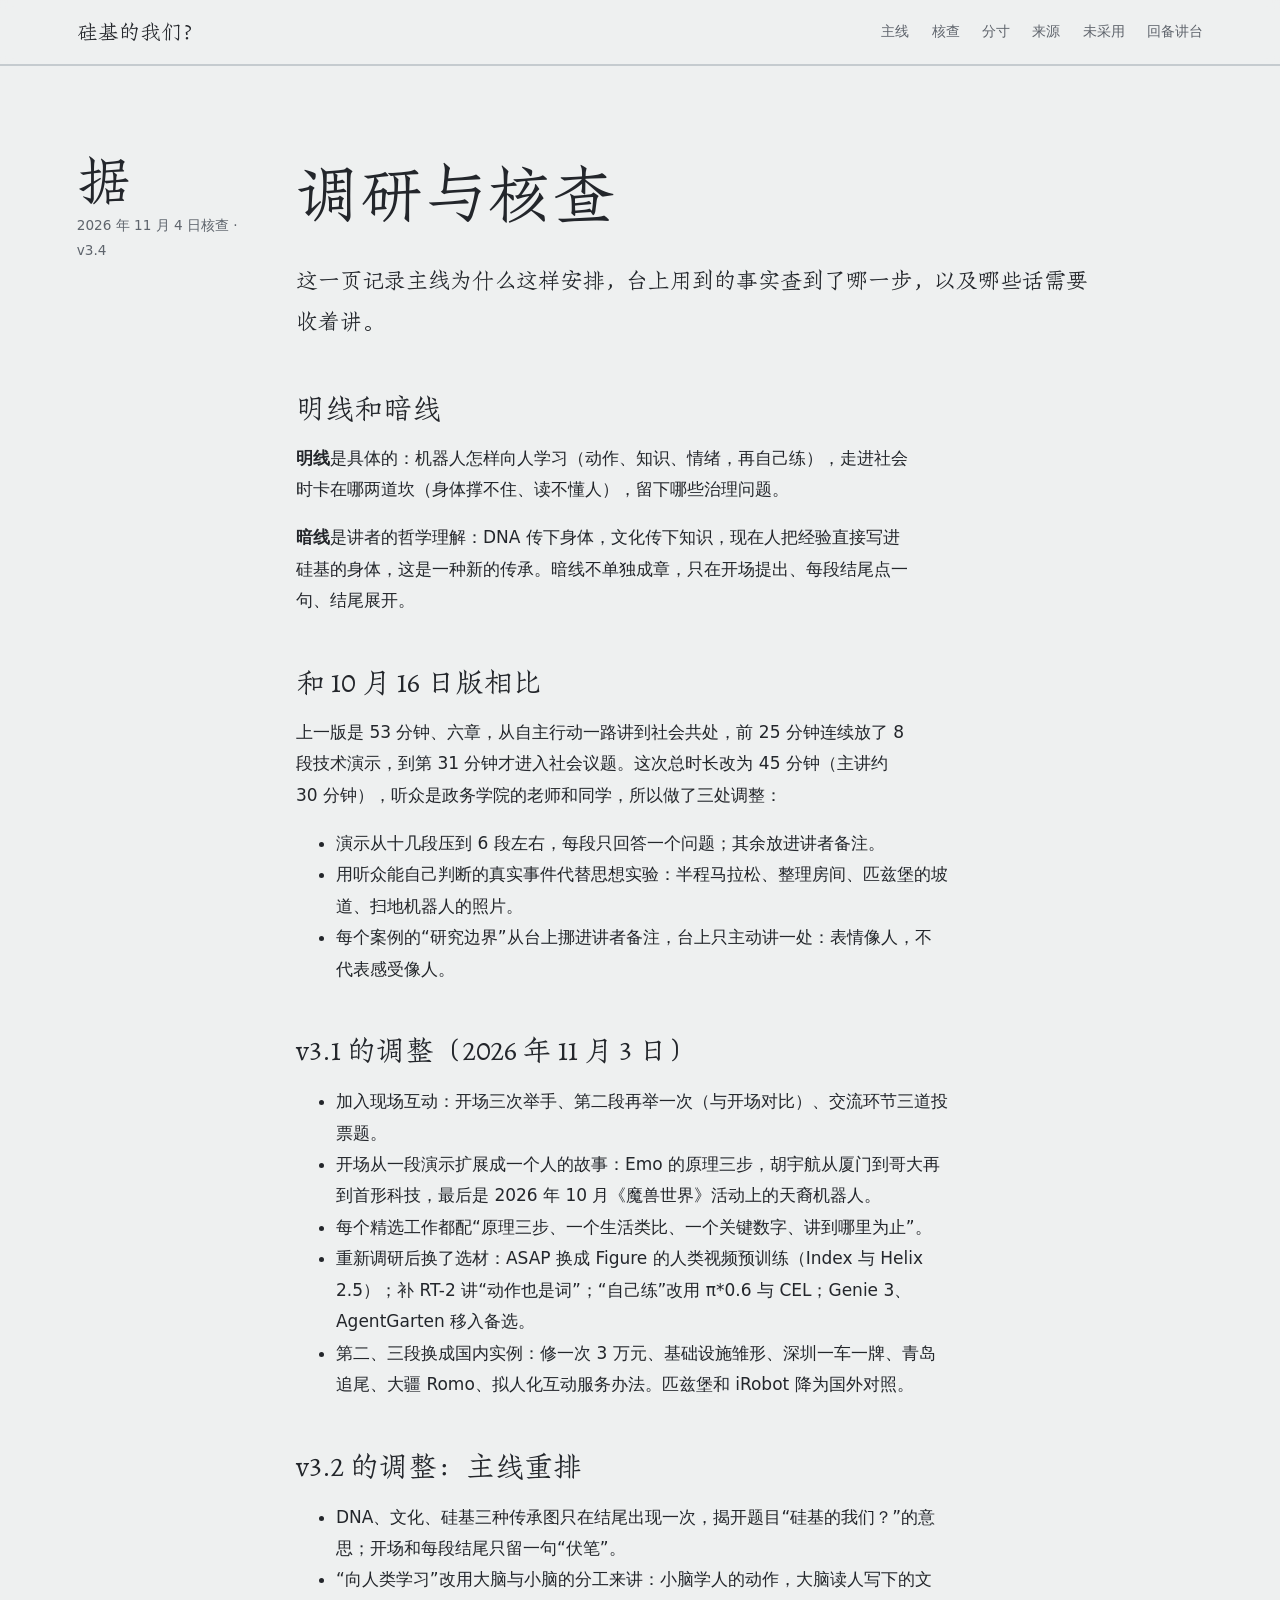
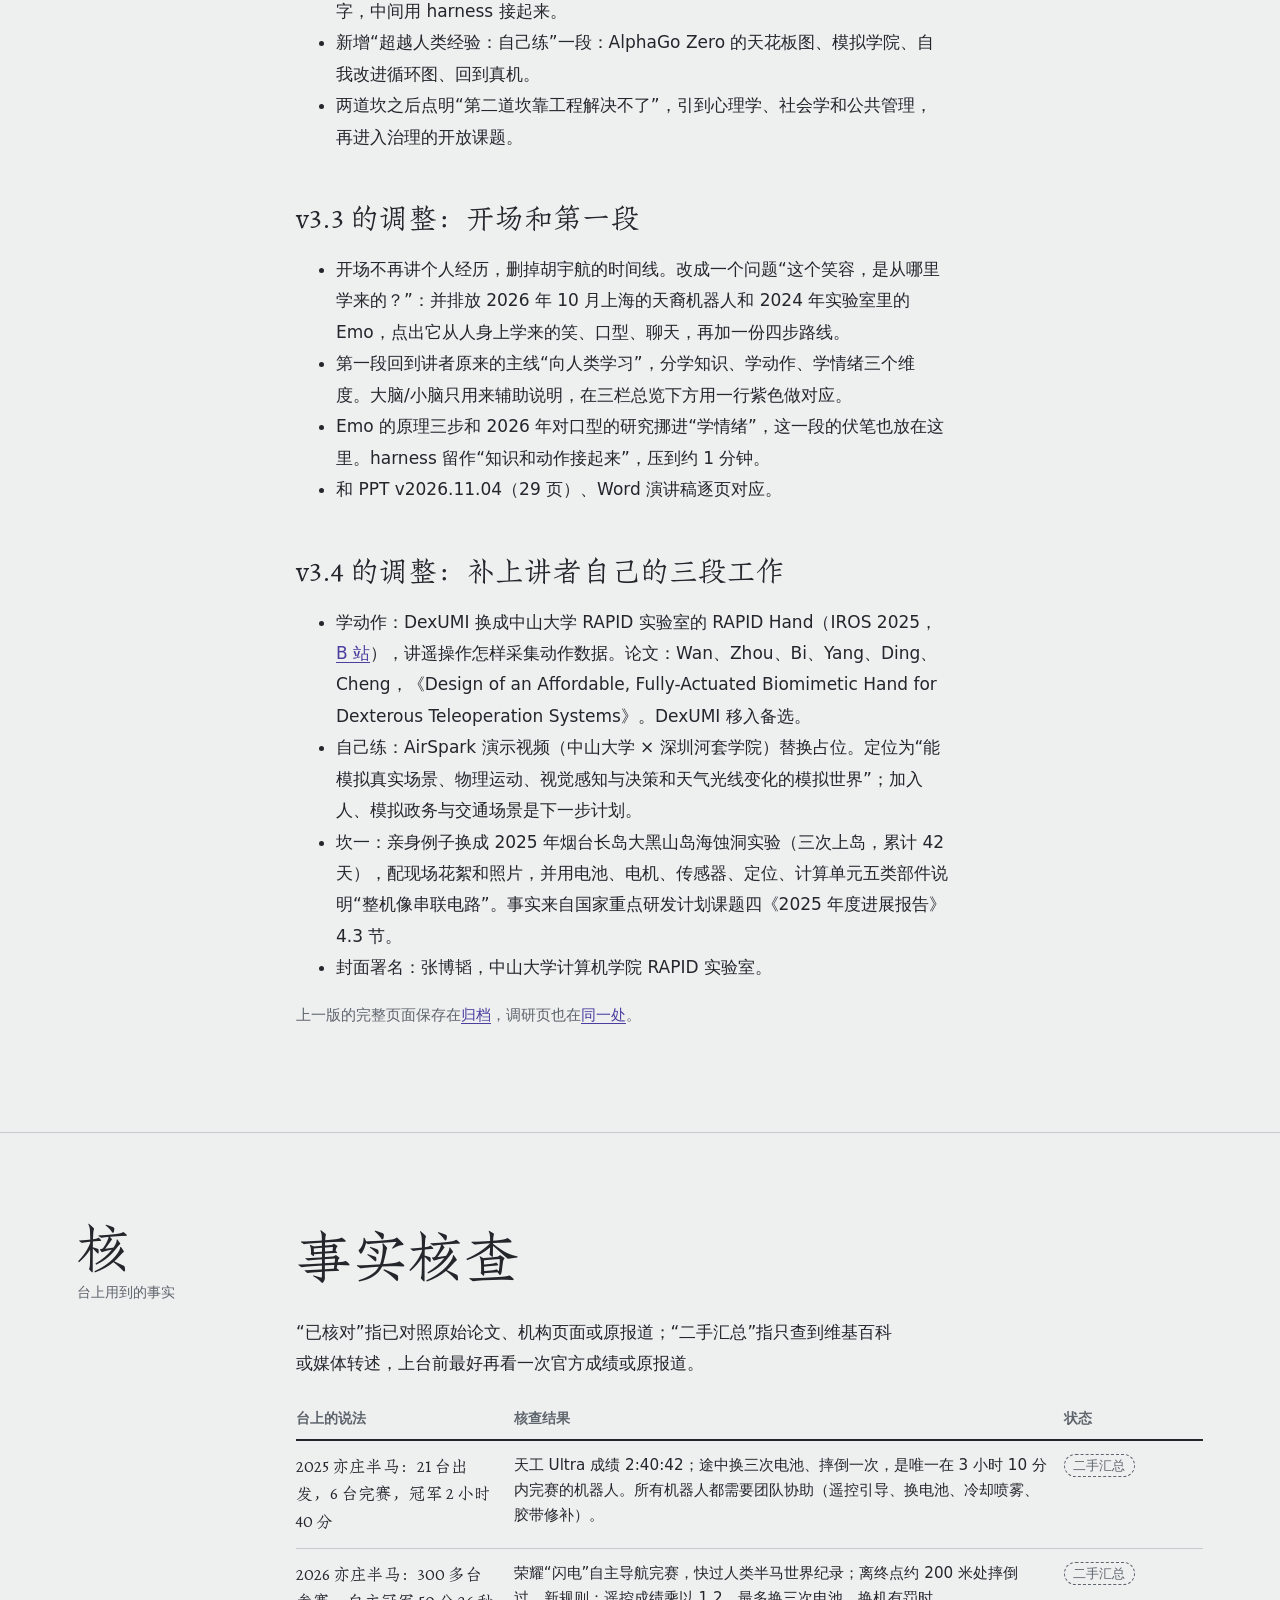
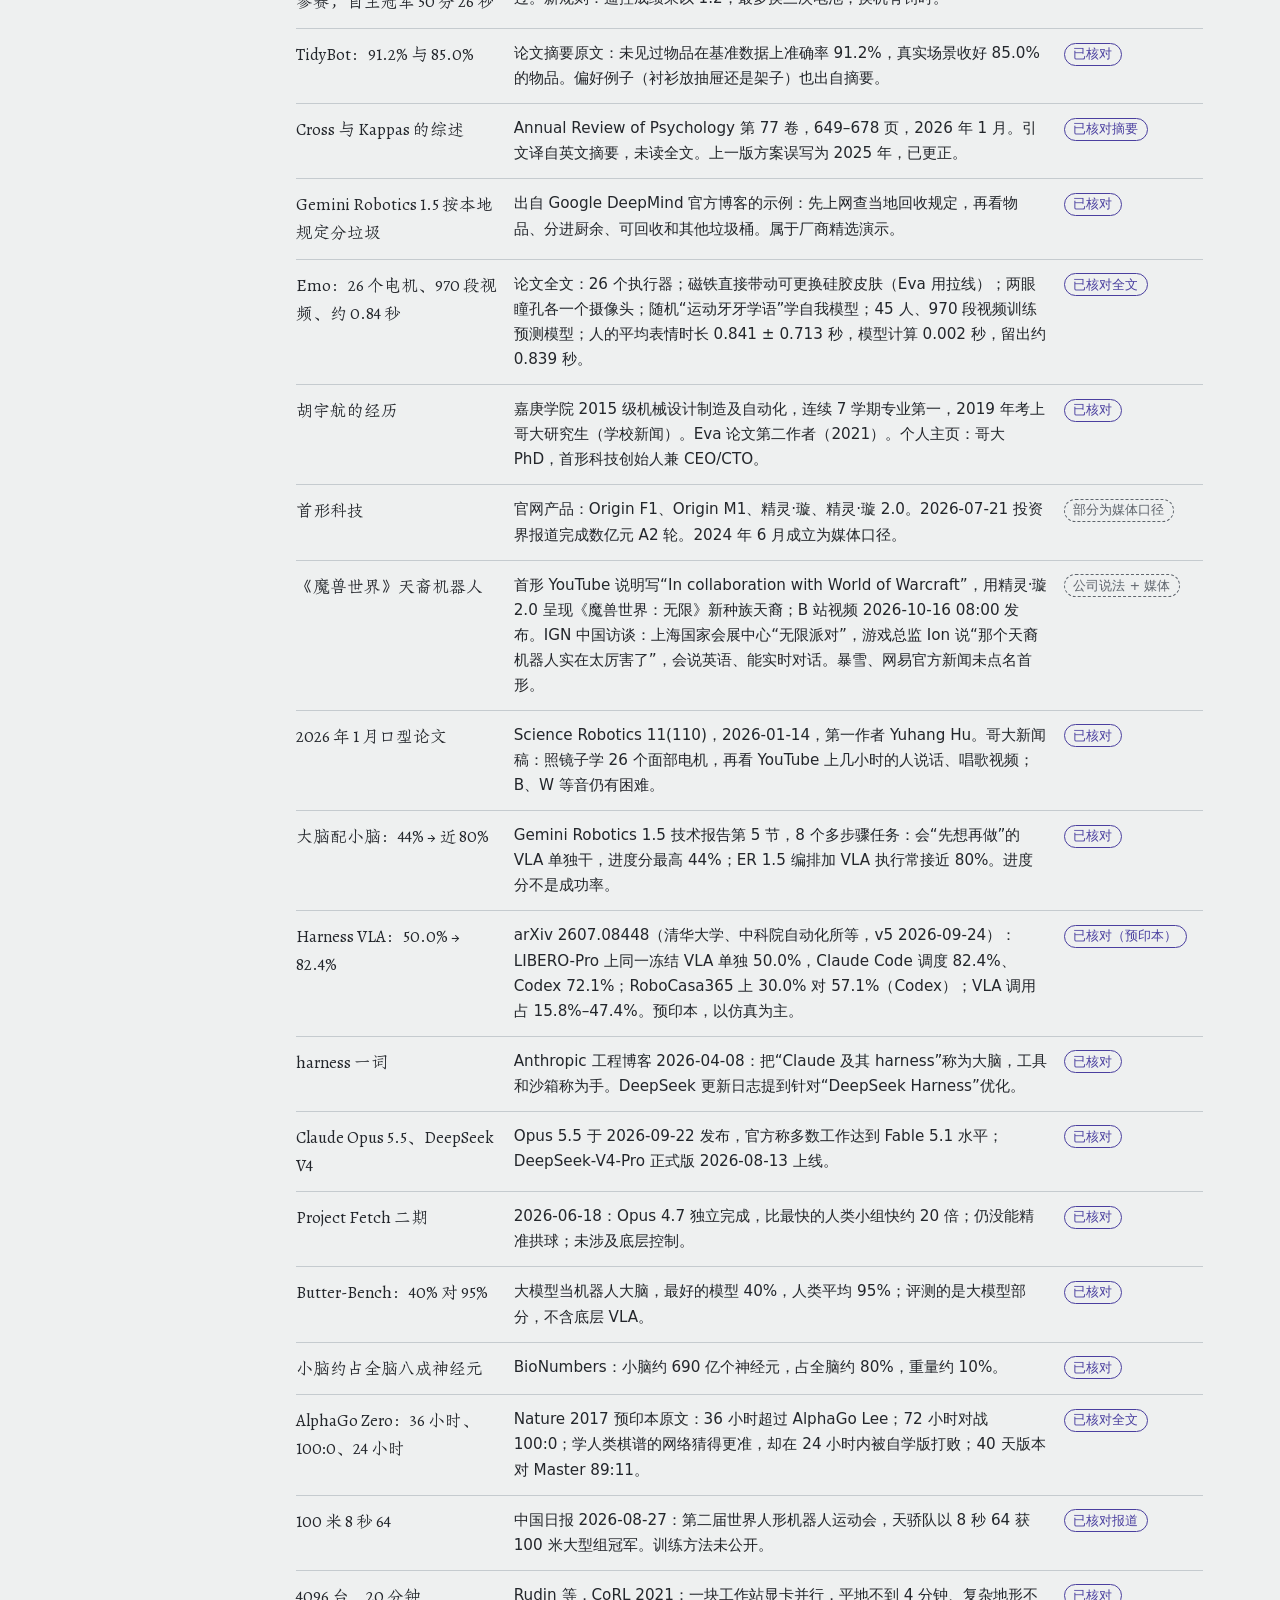
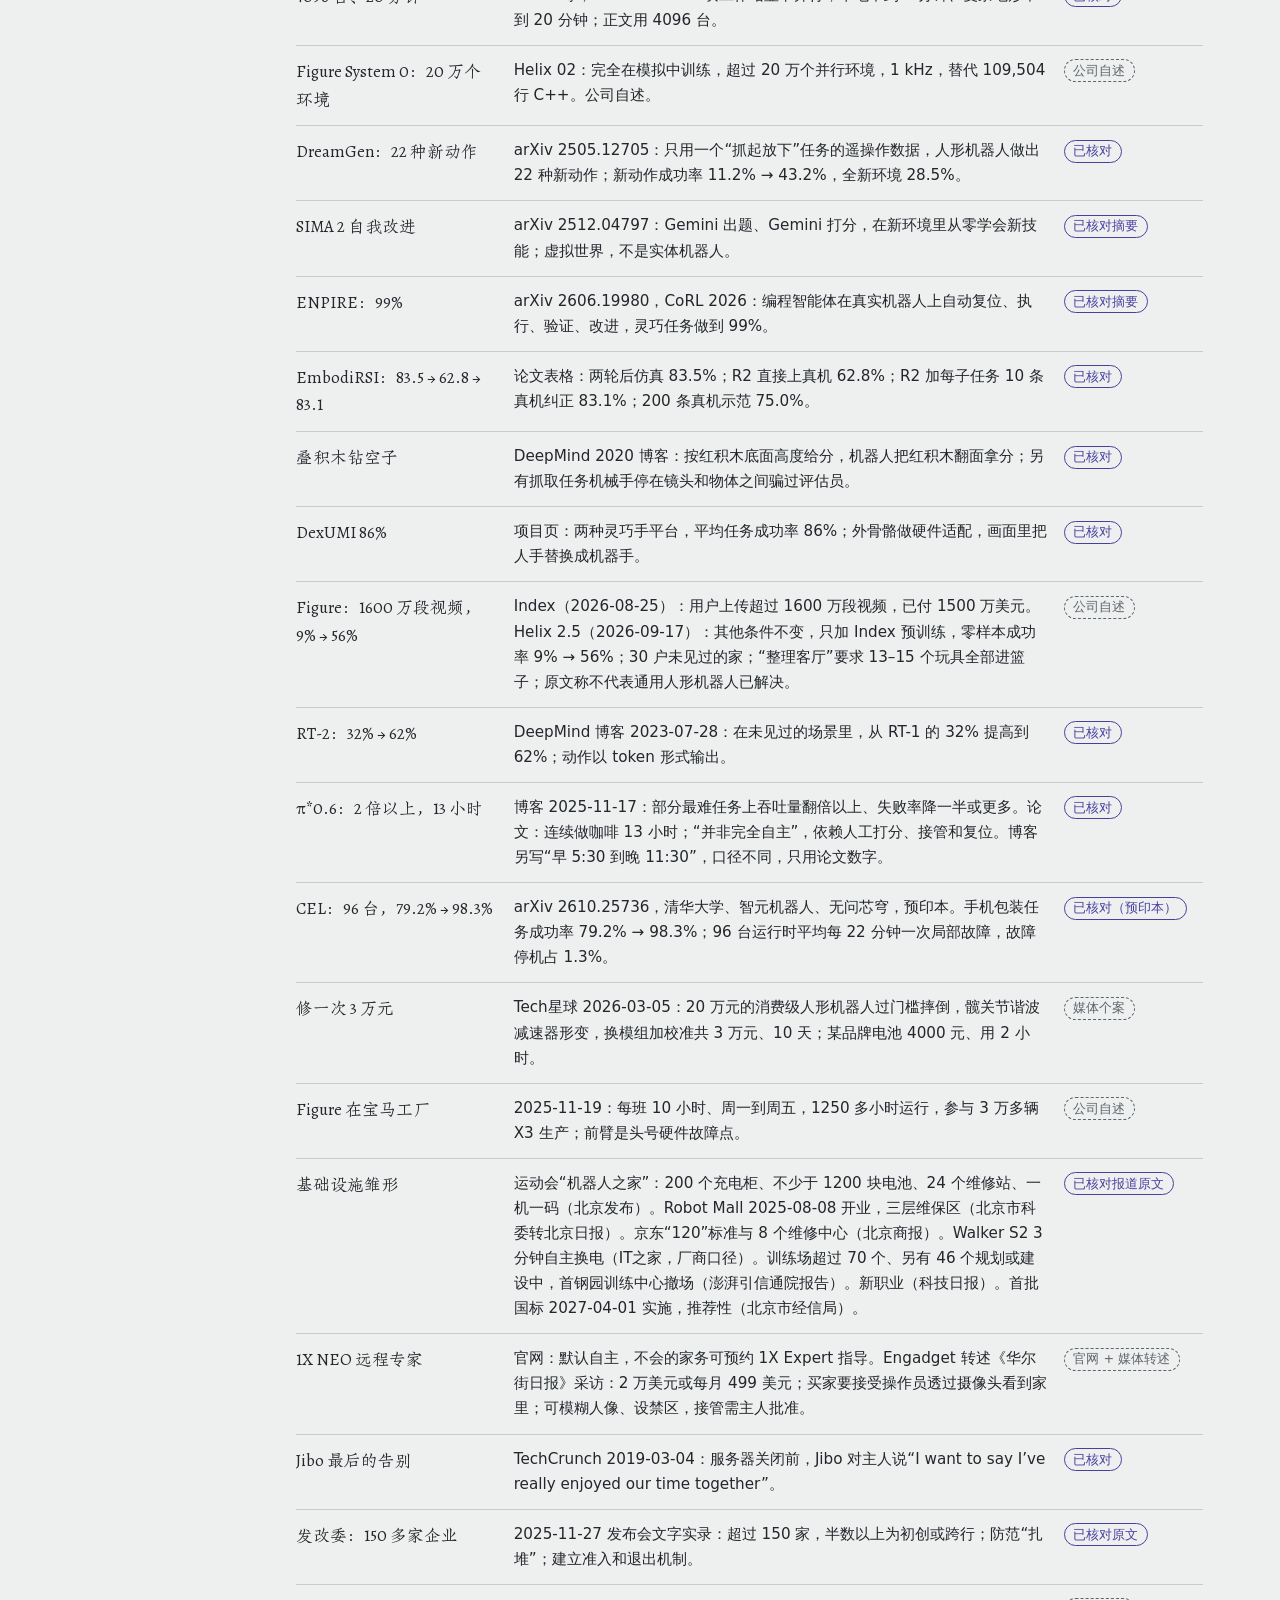
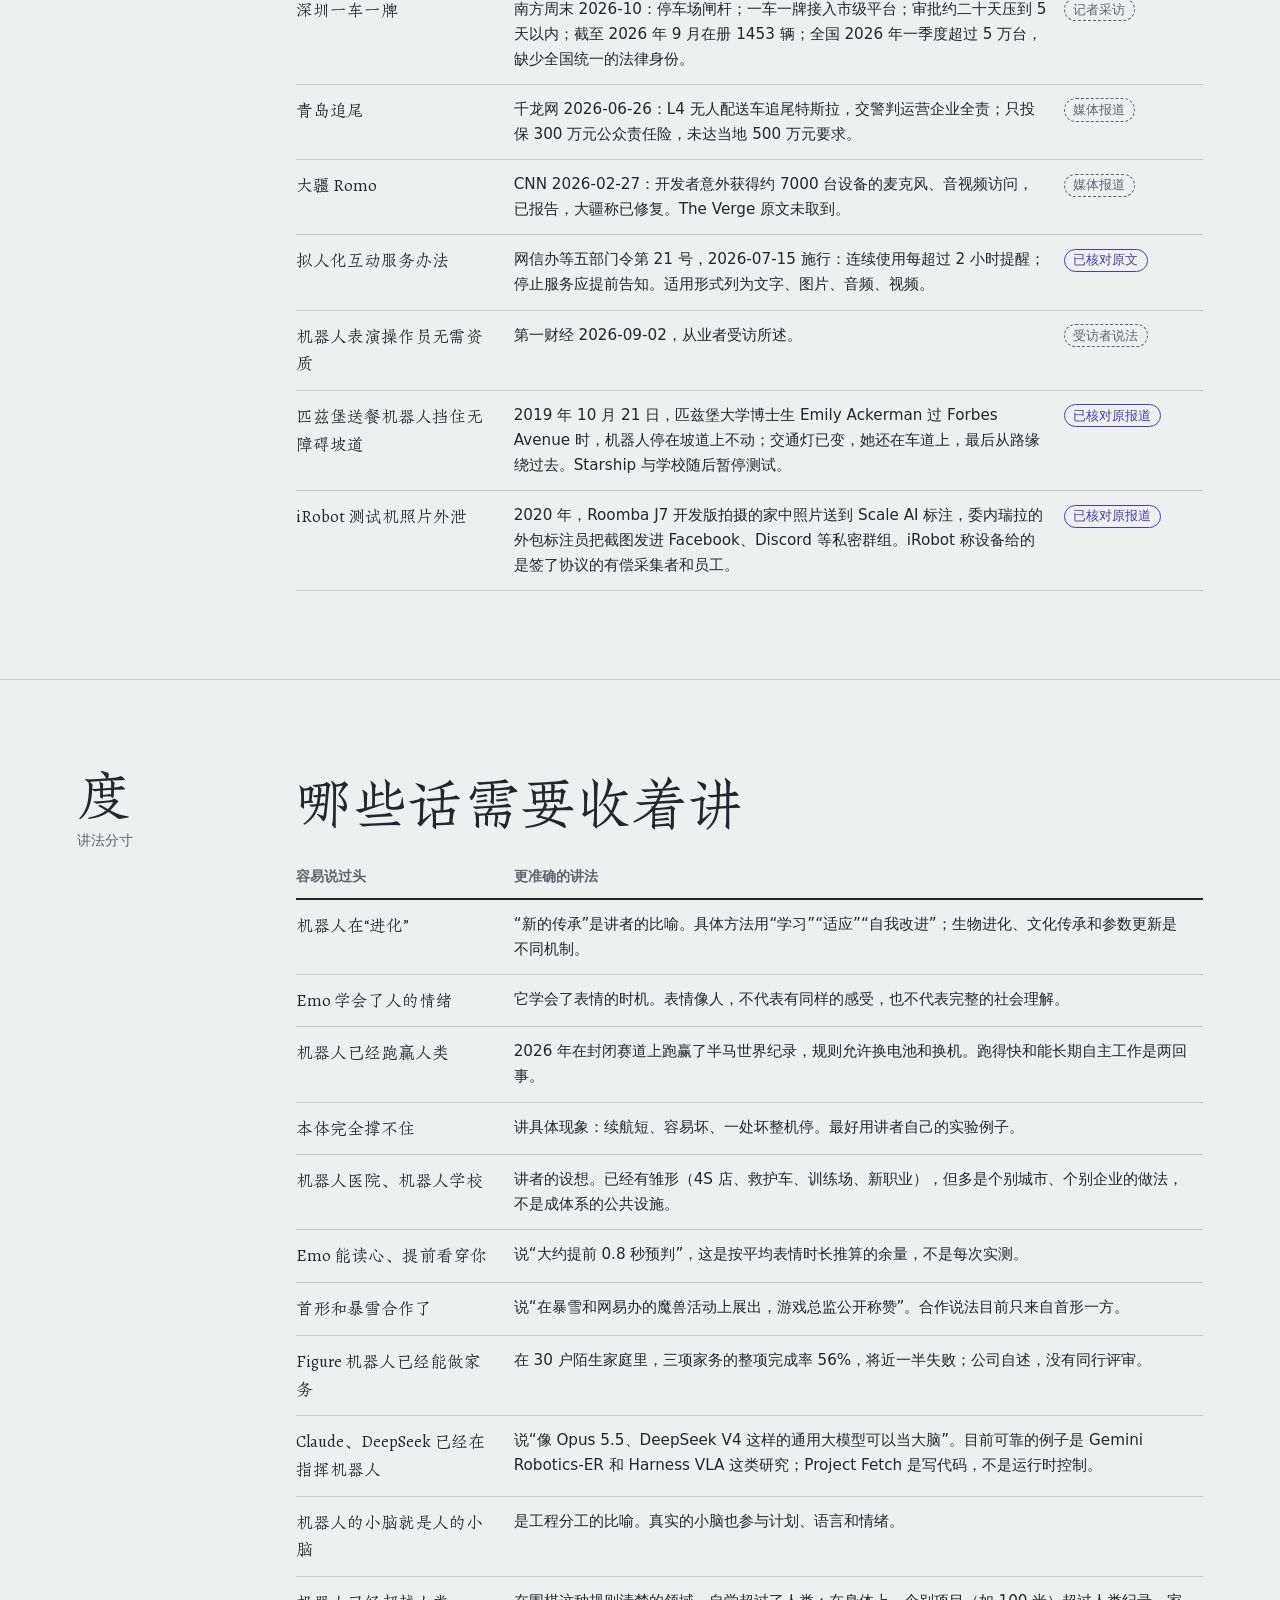
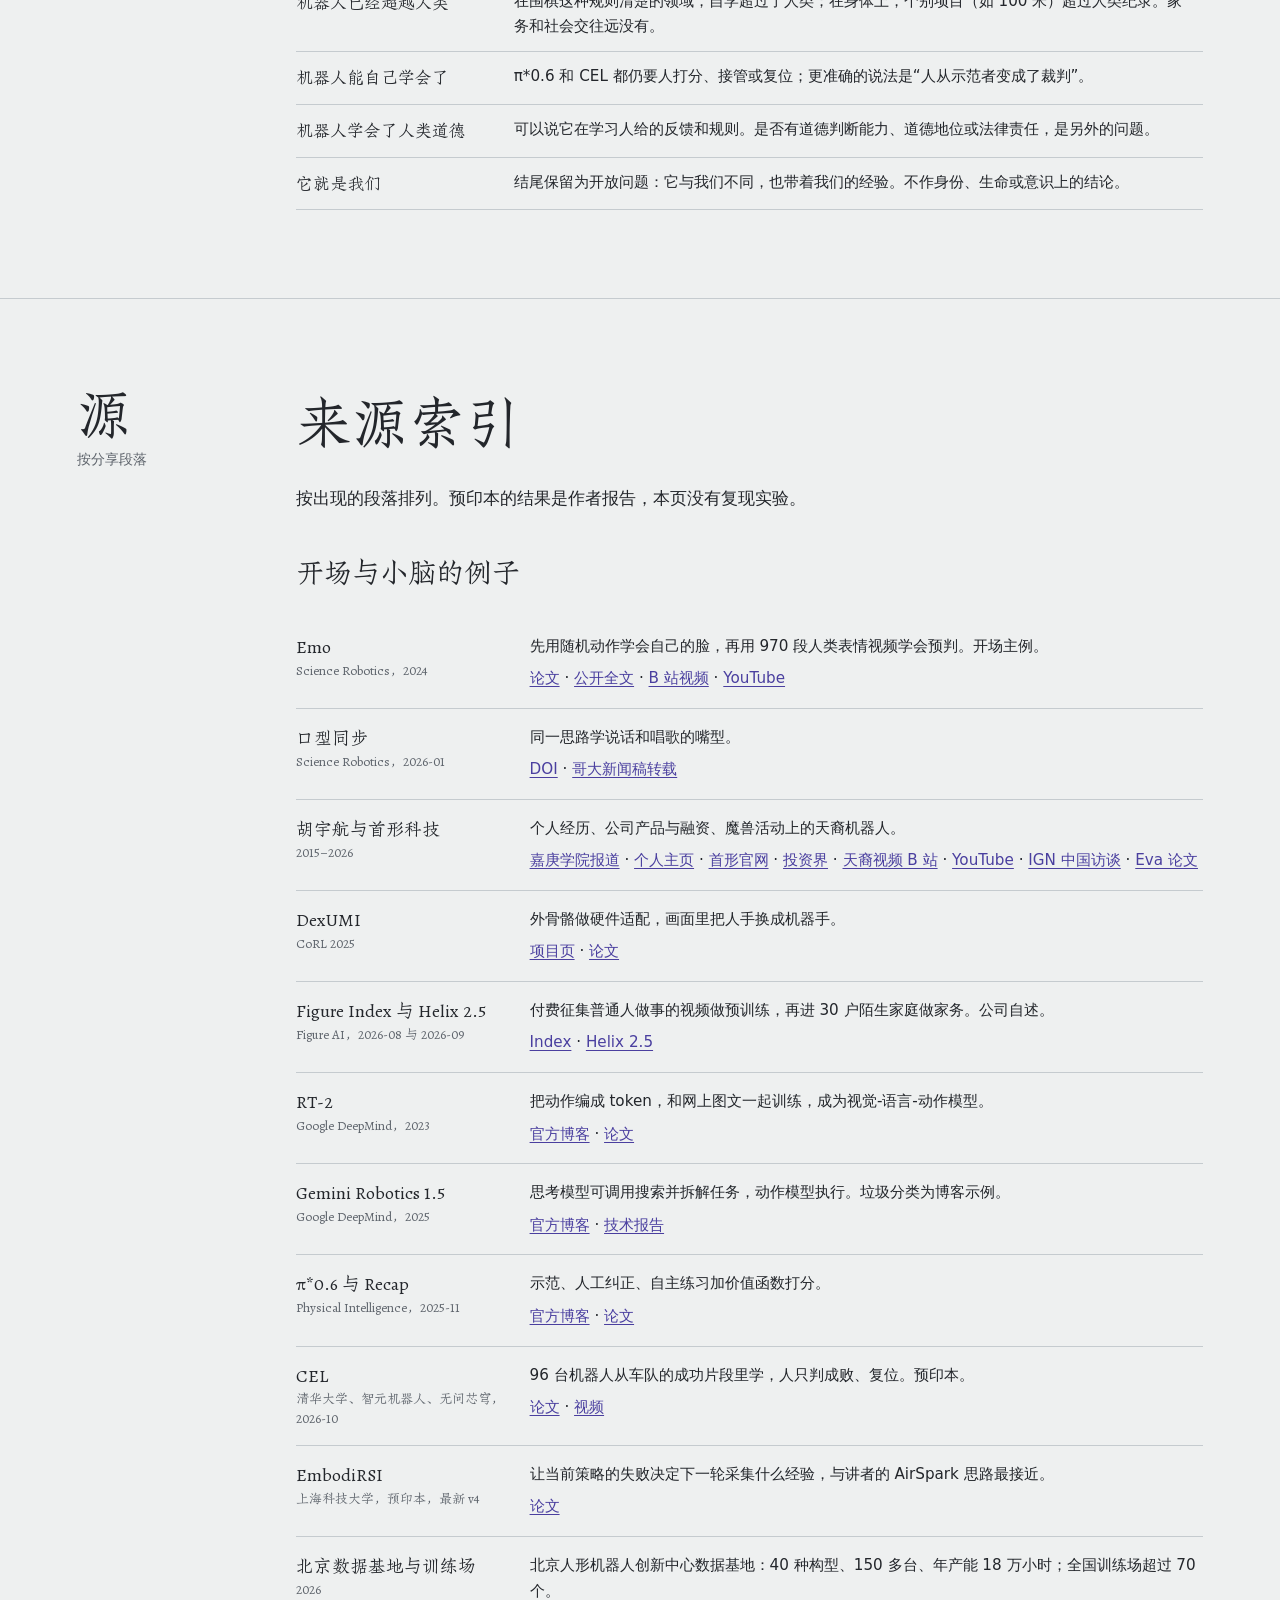
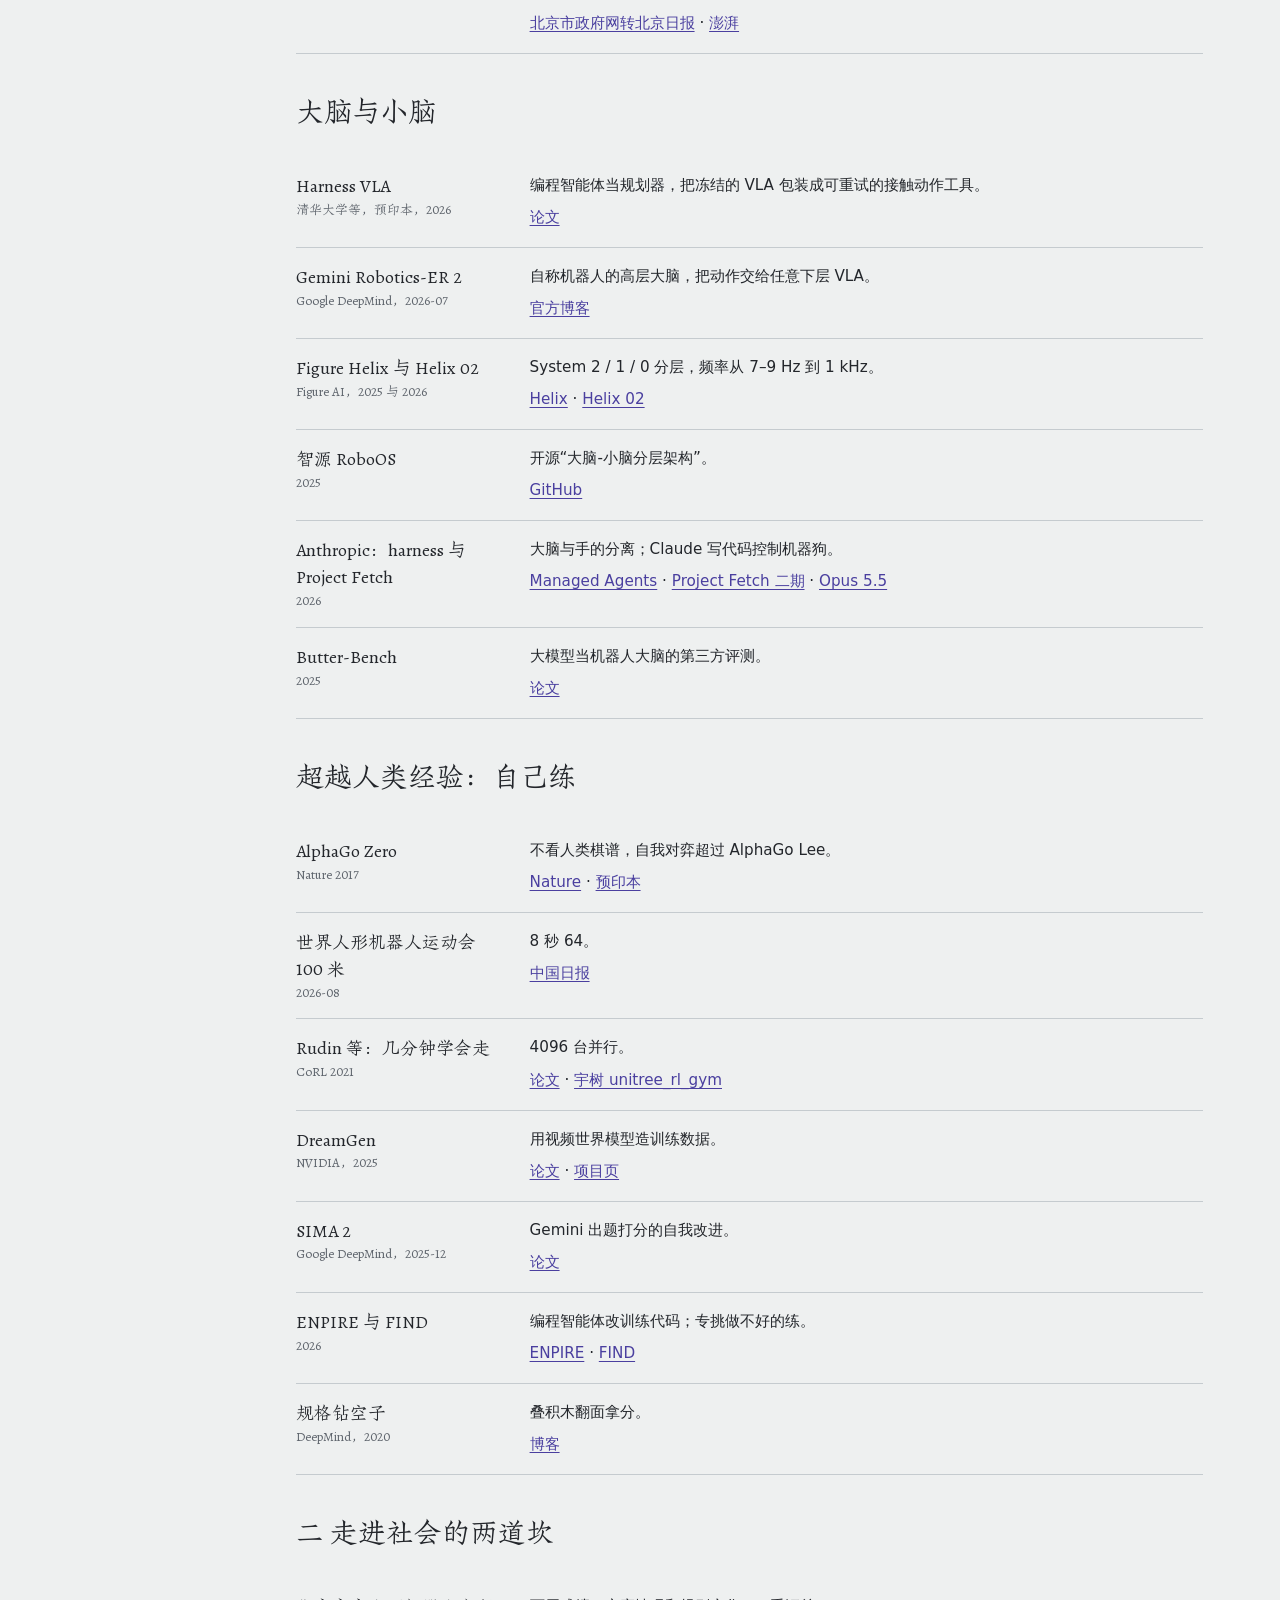
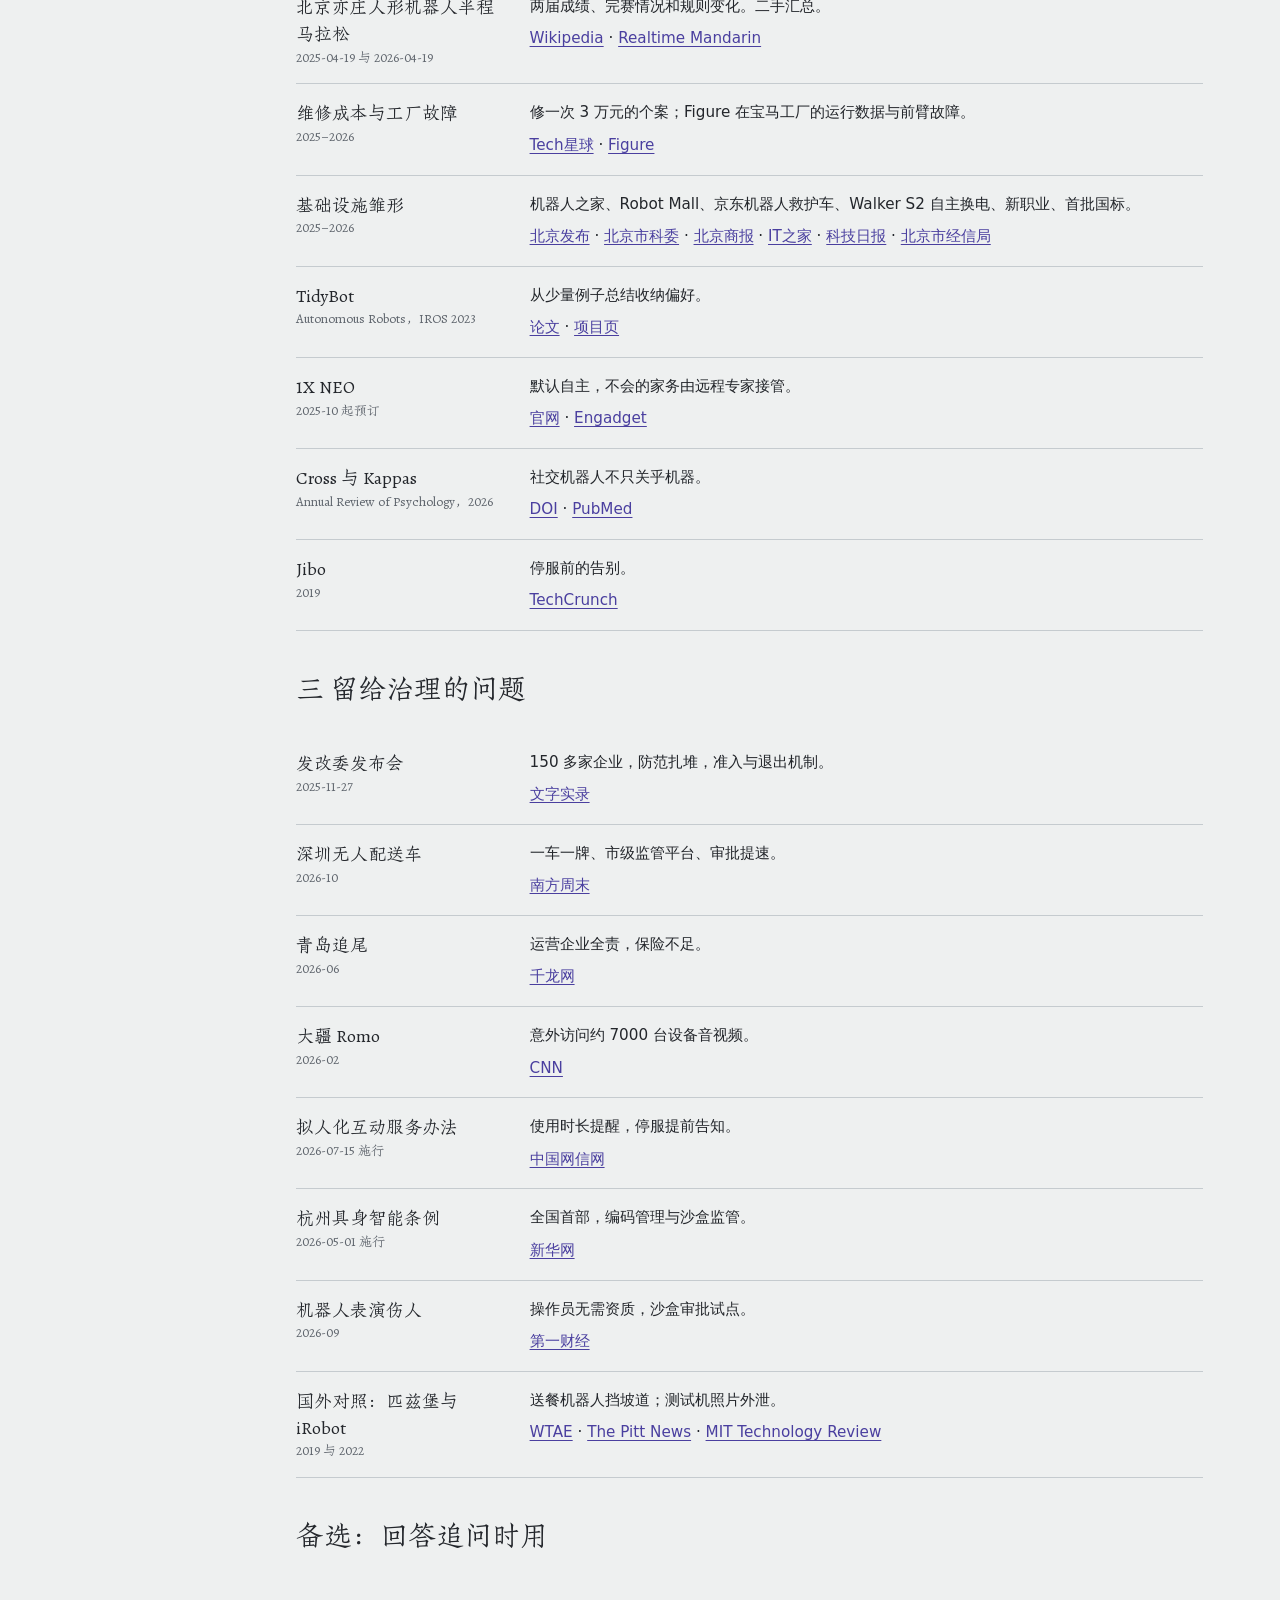
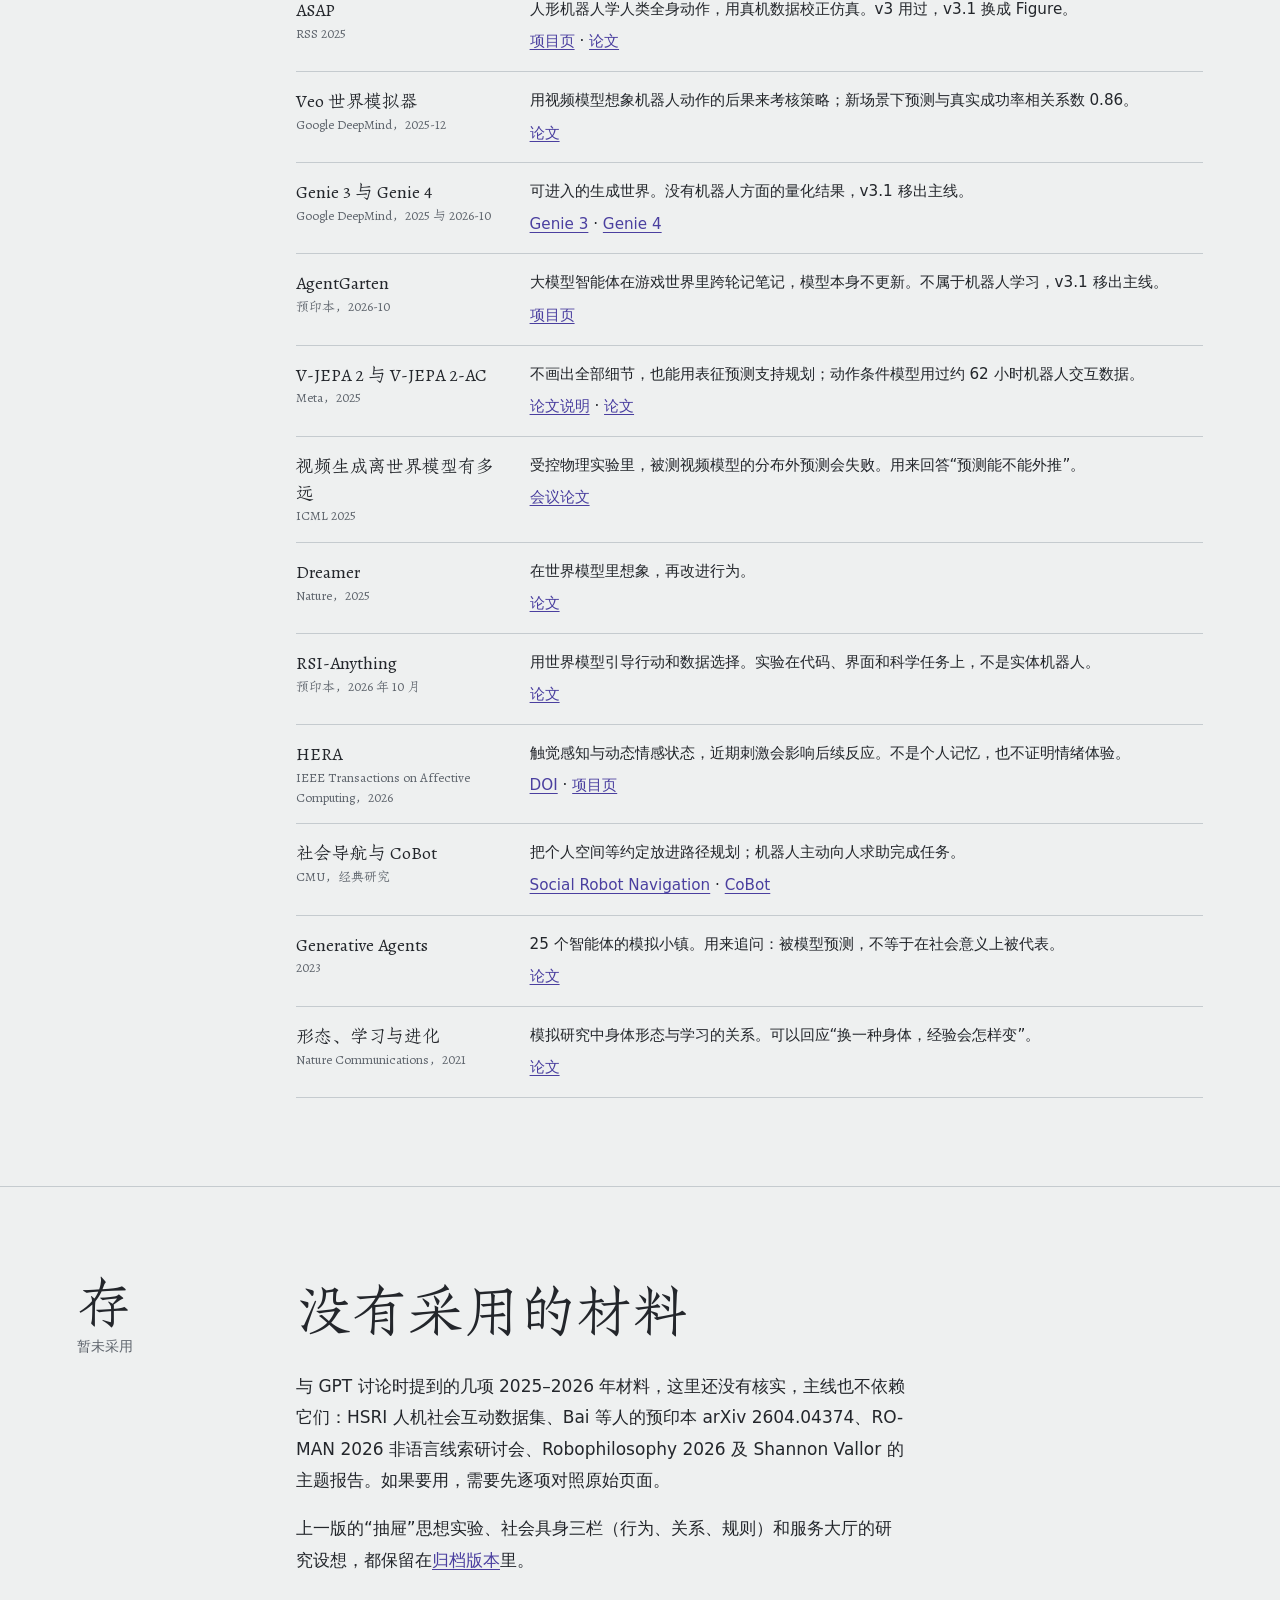
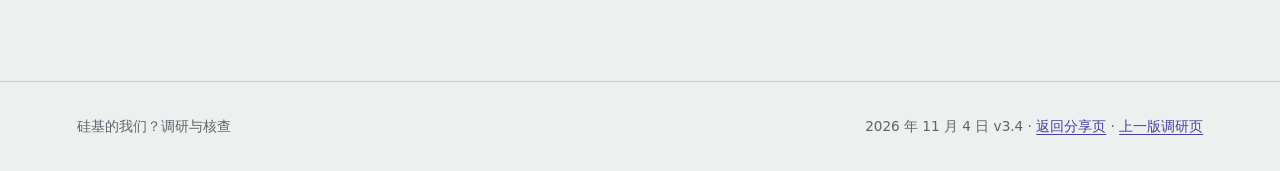
==== commit 77946224: "Add speaker's own work: RAPID Hand teleoperation, AirSpark demo, Yantai sea-cave field experiment (v" ====
--- a/research.html
+++ b/research.html
@@ -20,7 +20,7 @@
 <main>
 
 <section id="why" class="part" aria-labelledby="why-title">
-  <div class="rail"><span class="numeral" aria-hidden="true">据</span><span class="time">2026 年 11 月 4 日核查 · v3.3</span></div>
+  <div class="rail"><span class="numeral" aria-hidden="true">据</span><span class="time">2026 年 11 月 4 日核查 · v3.4</span></div>
   <div class="content">
     <h1 id="why-title" style="font-size:clamp(2.4rem,5vw,4rem);line-height:1.25;margin-bottom:1.6rem">调研与核查</h1>
     <p class="lead">这一页记录主线为什么这样安排，台上用到的事实查到了哪一步，以及哪些话需要收着讲。</p>
@@ -55,6 +55,13 @@
       <li>第一段回到讲者原来的主线“向人类学习”，分学知识、学动作、学情绪三个维度。大脑/小脑只用来辅助说明，在三栏总览下方用一行紫色做对应。</li>
       <li>Emo 的原理三步和 2026 年对口型的研究挪进“学情绪”，这一段的伏笔也放在这里。harness 留作“知识和动作接起来”，压到约 1 分钟。</li>
       <li>和 PPT v2026.11.04（29 页）、Word 演讲稿逐页对应。</li>
+    </ul>
+    <h2 style="font-size:1.8rem;margin:3rem 0 1rem">v3.4 的调整：补上讲者自己的三段工作</h2>
+    <ul class="prose">
+      <li>学动作：DexUMI 换成中山大学 RAPID 实验室的 RAPID Hand（IROS 2025，<a href="https://www.bilibili.com/video/BV1ijtEzaErY/" target="_blank" rel="noopener noreferrer">B 站</a>），讲遥操作怎样采集动作数据。论文：Wan、Zhou、Bi、Yang、Ding、Cheng，《Design of an Affordable, Fully-Actuated Biomimetic Hand for Dexterous Teleoperation Systems》。DexUMI 移入备选。</li>
+      <li>自己练：AirSpark 演示视频（中山大学 × 深圳河套学院）替换占位。定位为“能模拟真实场景、物理运动、视觉感知与决策和天气光线变化的模拟世界”；加入人、模拟政务与交通场景是下一步计划。</li>
+      <li>坎一：亲身例子换成 2025 年烟台长岛大黑山岛海蚀洞实验（三次上岛，累计 42 天），配现场花絮和照片，并用电池、电机、传感器、定位、计算单元五类部件说明“整机像串联电路”。事实来自国家重点研发计划课题四《2025 年度进展报告》4.3 节。</li>
+      <li>封面署名：张博韬，中山大学计算机学院 RAPID 实验室。</li>
     </ul>
     <p class="speaker">上一版的完整页面保存在<a href="archive/2026-10-16/index.html">归档</a>，调研页也在<a href="archive/2026-10-16/research.html">同一处</a>。</p>
   </div>
@@ -238,7 +245,7 @@
 
 <footer>
   <p>硅基的我们？调研与核查</p>
-  <p>2026 年 11 月 4 日 v3.3 · <a href="index.html">返回分享页</a> · <a href="archive/2026-10-16/research.html">上一版调研页</a></p>
+  <p>2026 年 11 月 4 日 v3.4 · <a href="index.html">返回分享页</a> · <a href="archive/2026-10-16/research.html">上一版调研页</a></p>
 </footer>
 </body>
 </html>
--- a/site.css
+++ b/site.css
@@ -293,13 +293,30 @@
 .callout b{font-weight:600}
 .callout.exit{border-left-color:var(--si)}
 
+/* Field experiment: sea cave (portrait video, part chain, small photos) */
+h4.sub{font-size:1.5rem;margin:3rem 0 1rem}
+.cave{display:grid;grid-template-columns:minmax(0,15rem) minmax(0,1fr);gap:1.6rem 2.4rem;align-items:start;margin:1.6rem 0 0;max-width:62rem}
+.frame.portrait{aspect-ratio:9/16}
+.frame.portrait video{object-fit:contain}
+.chain{list-style:none;margin:0 0 1rem;padding:0;display:grid;grid-template-columns:repeat(5,minmax(0,1fr));gap:.7rem}
+.chain li{position:relative;border:1.5px solid var(--ink);background:#fff;padding:.55rem .4rem;text-align:center;line-height:1.35}
+.chain li+li::before{content:"";position:absolute;left:calc(-.7rem - 1.5px);top:50%;width:.7rem;border-top:2px solid var(--si)}
+.chain b{display:block;font-family:var(--serif);font-weight:400;font-size:1.1rem}
+.chain span{font-size:.75rem;color:var(--muted)}
+.cave-pics{display:grid;grid-template-columns:repeat(3,minmax(0,1fr));gap:.7rem;margin:1.2rem 0 .6rem}
+.cave-pics img{width:100%;aspect-ratio:4/3;object-fit:cover;display:block}
+.cave-pics figcaption{font-size:.78rem}
+
 /* Closing recap */
 .recap{list-style:none;margin:1.8rem 0 0;padding:0;display:grid;grid-template-columns:repeat(2,minmax(0,1fr));gap:1rem 2rem;max-width:58rem}
 .recap li{border-top:2px solid var(--ink);padding-top:.7rem;line-height:1.7}
 .recap b{display:block;font-family:var(--serif);font-weight:400;font-size:1.3rem}
 .recap span{font-size:.95rem;color:var(--muted)}
 @media (max-width:820px){
-  .trio,.pair{grid-template-columns:minmax(0,1fr)}
+  .trio,.pair,.cave{grid-template-columns:minmax(0,1fr)}
+  .cave .tall{max-width:16rem}
+  .chain{grid-template-columns:repeat(3,minmax(0,1fr))}
+  .chain li+li::before{display:none}
   .loop,.recap{grid-template-columns:minmax(0,1fr)}
   .loop svg{max-width:20rem;margin:0 auto}
 }
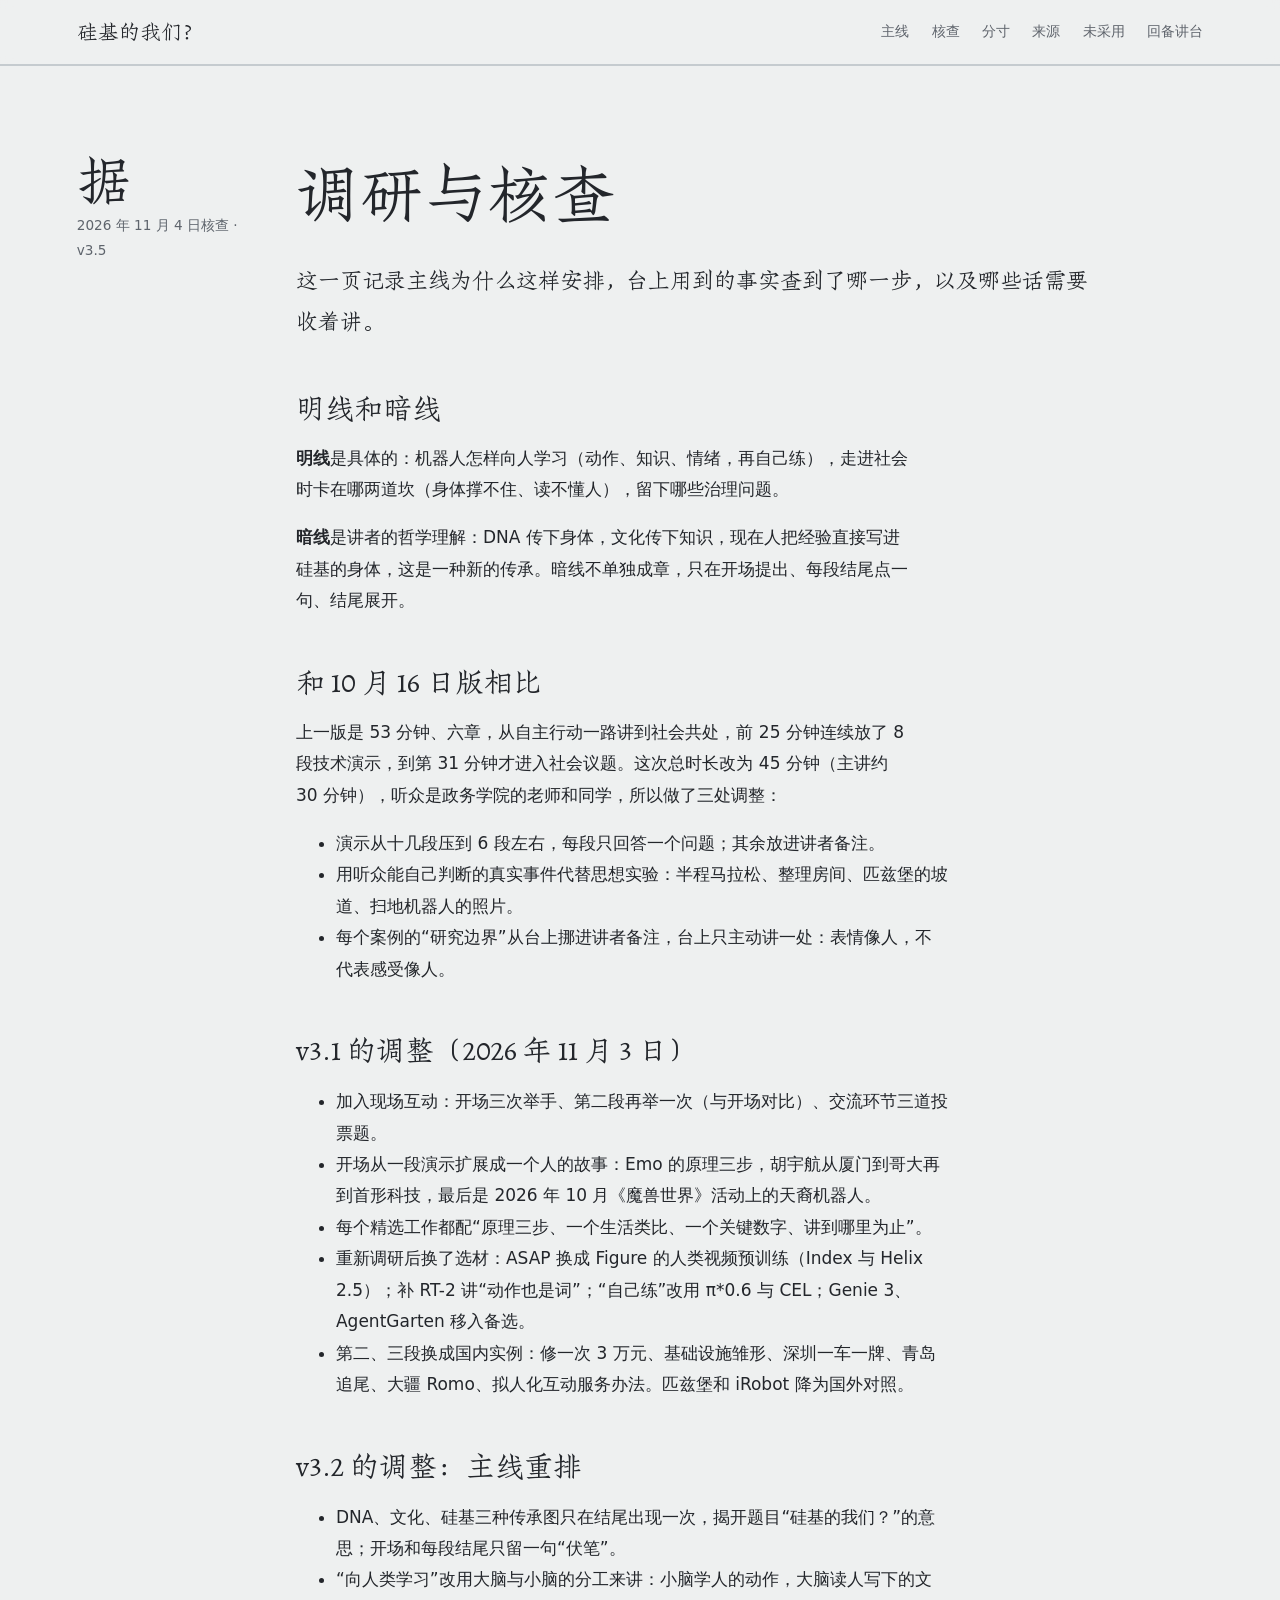
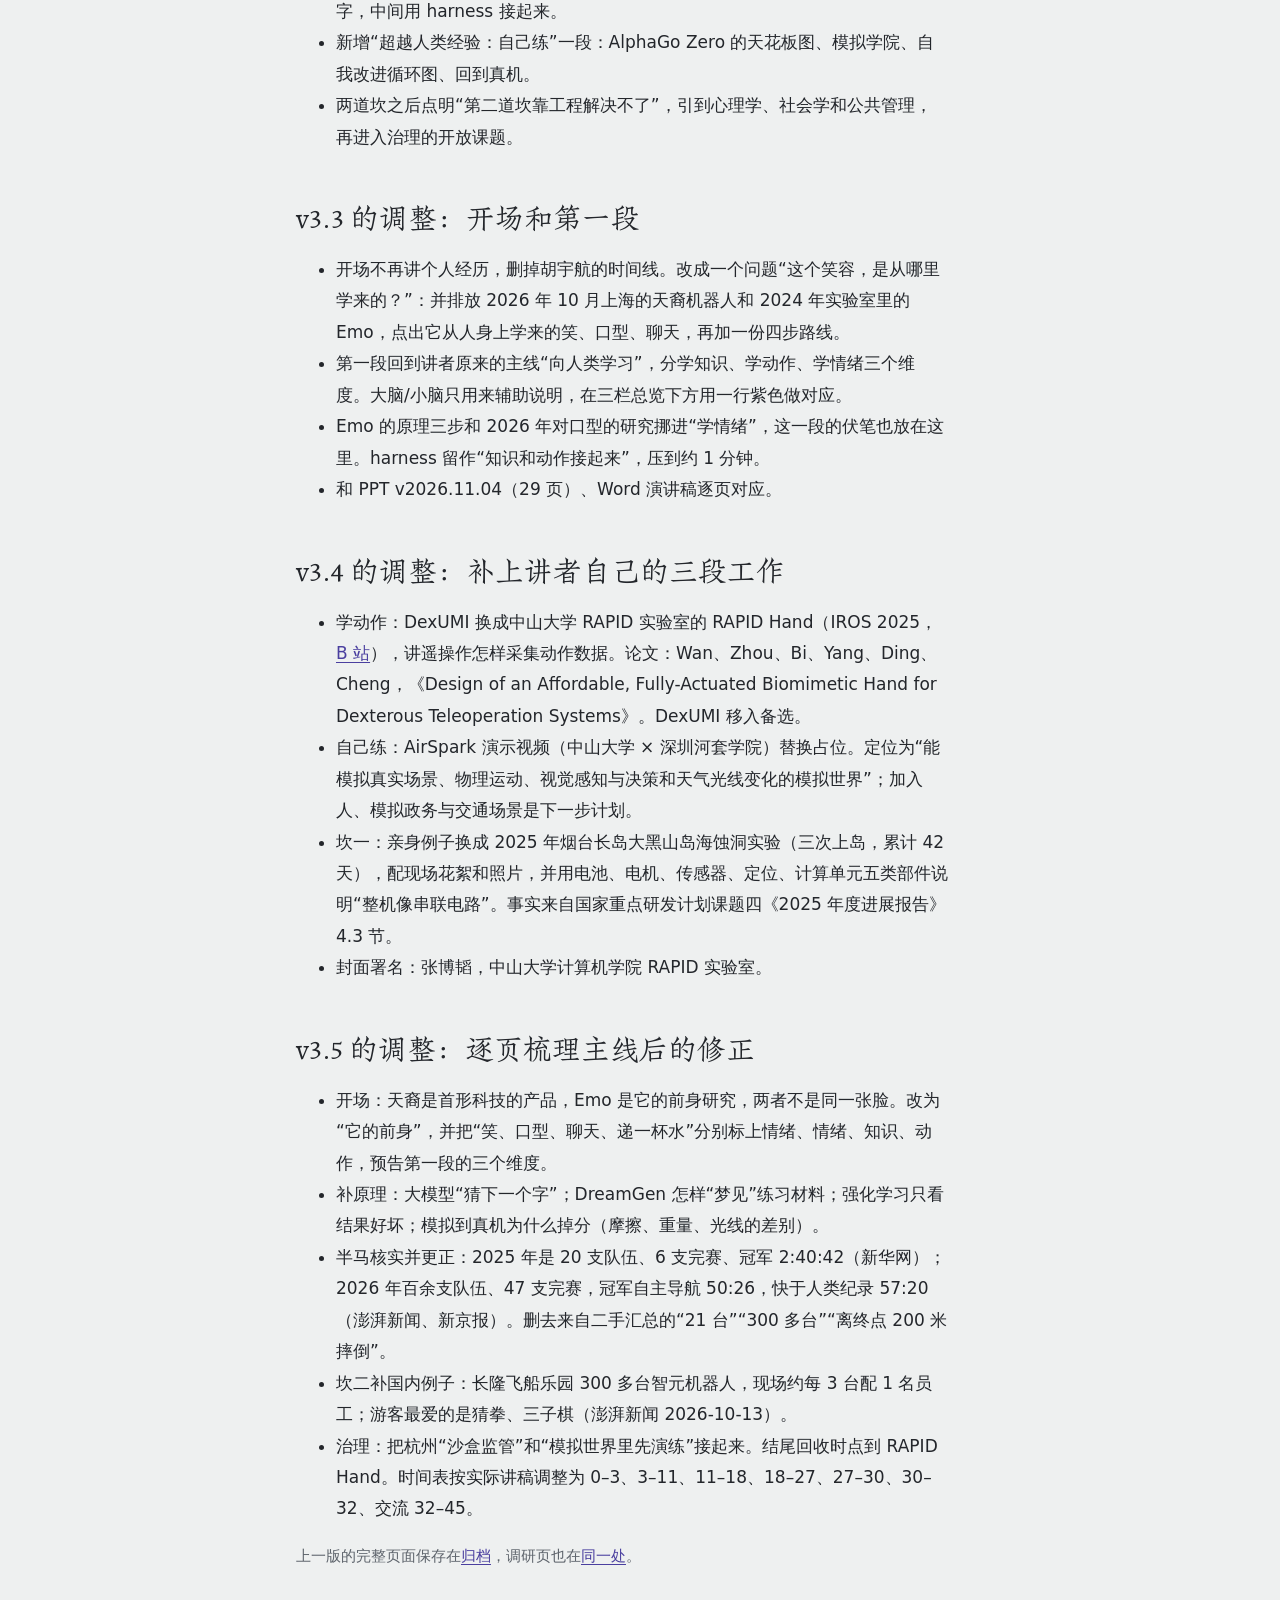
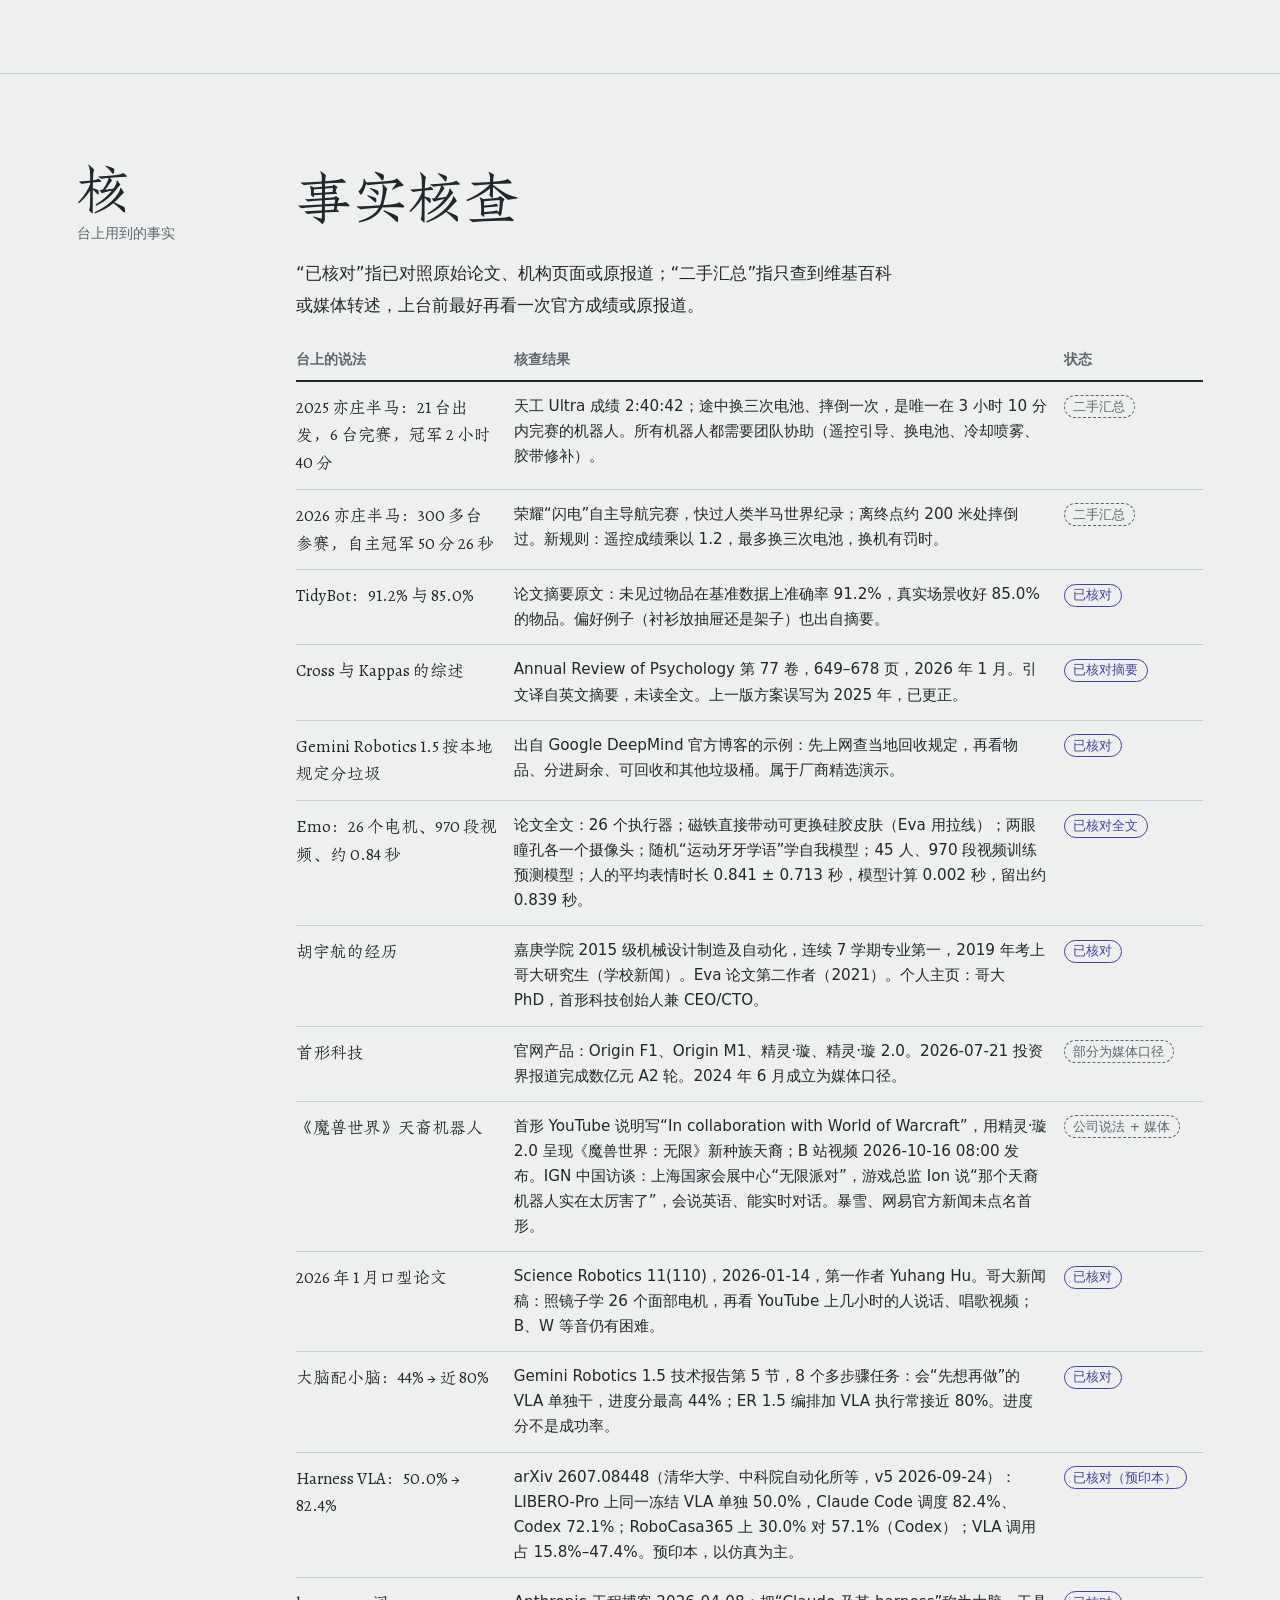
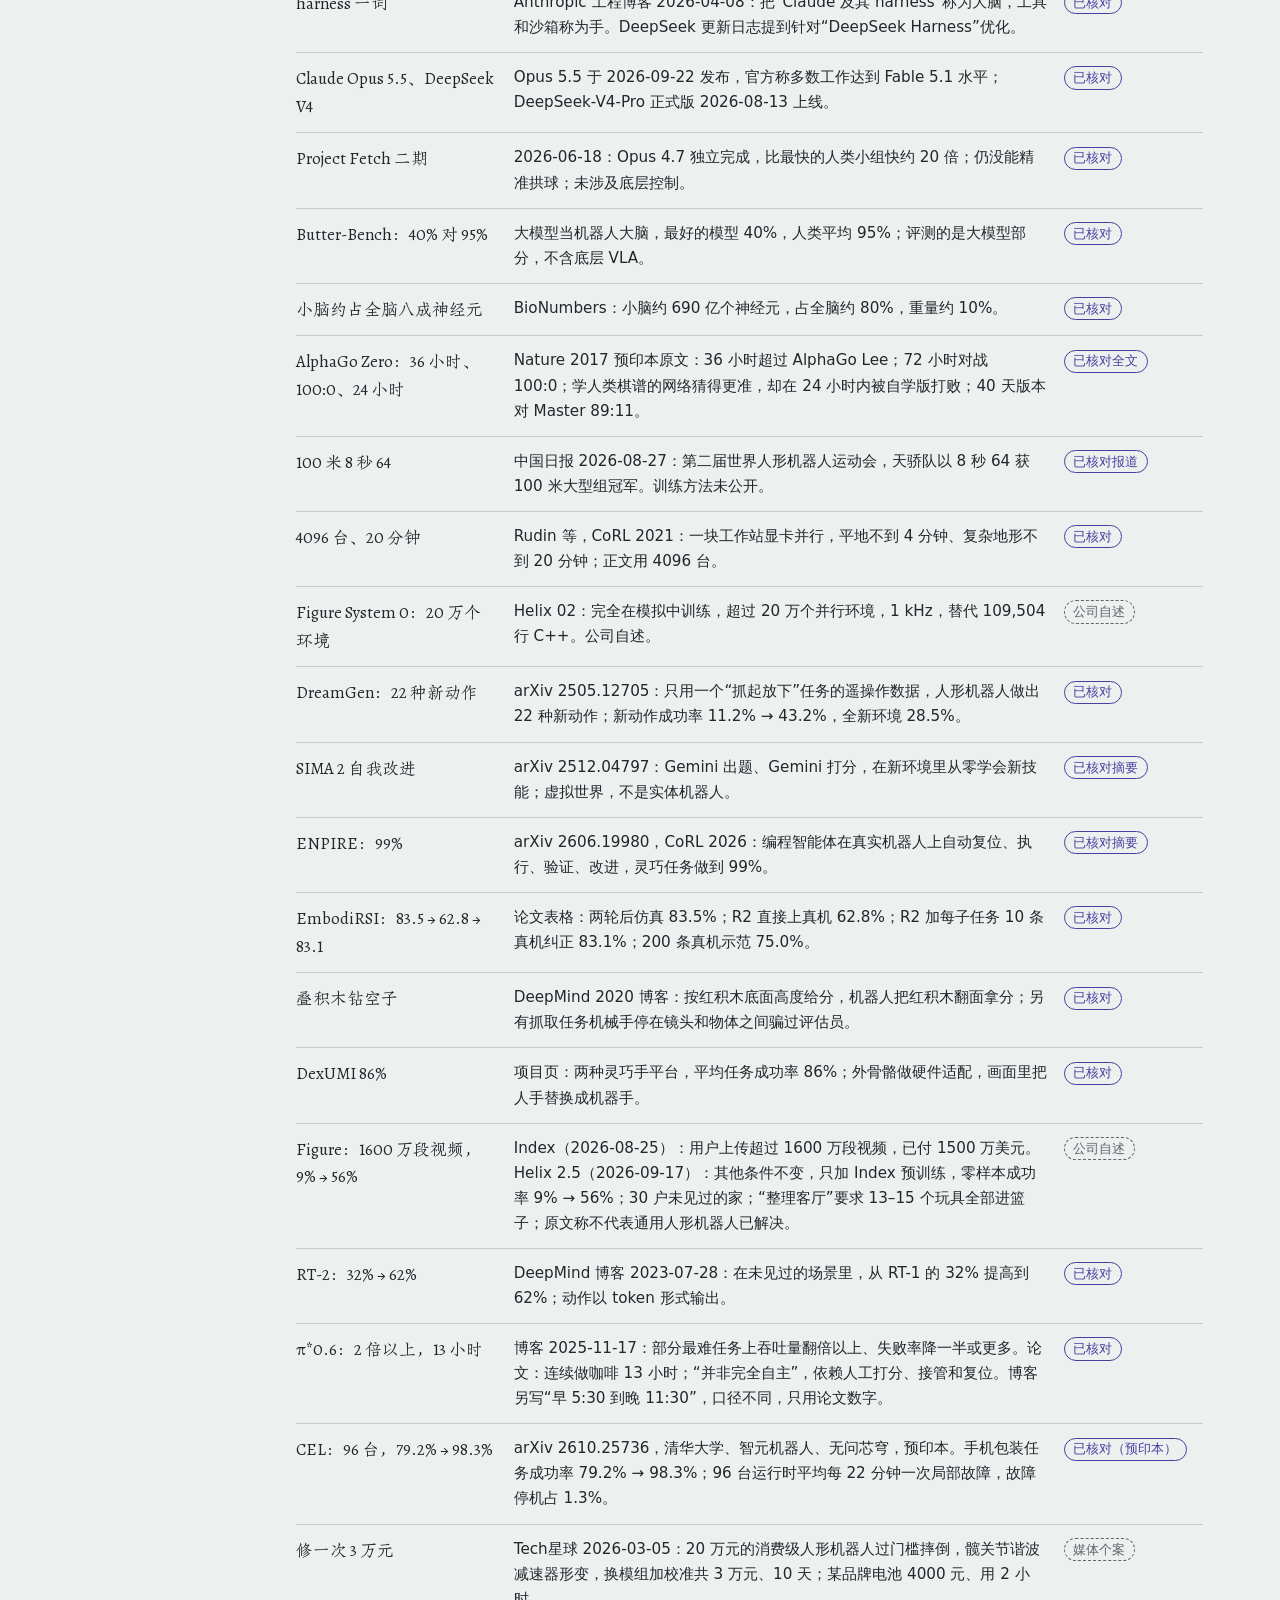
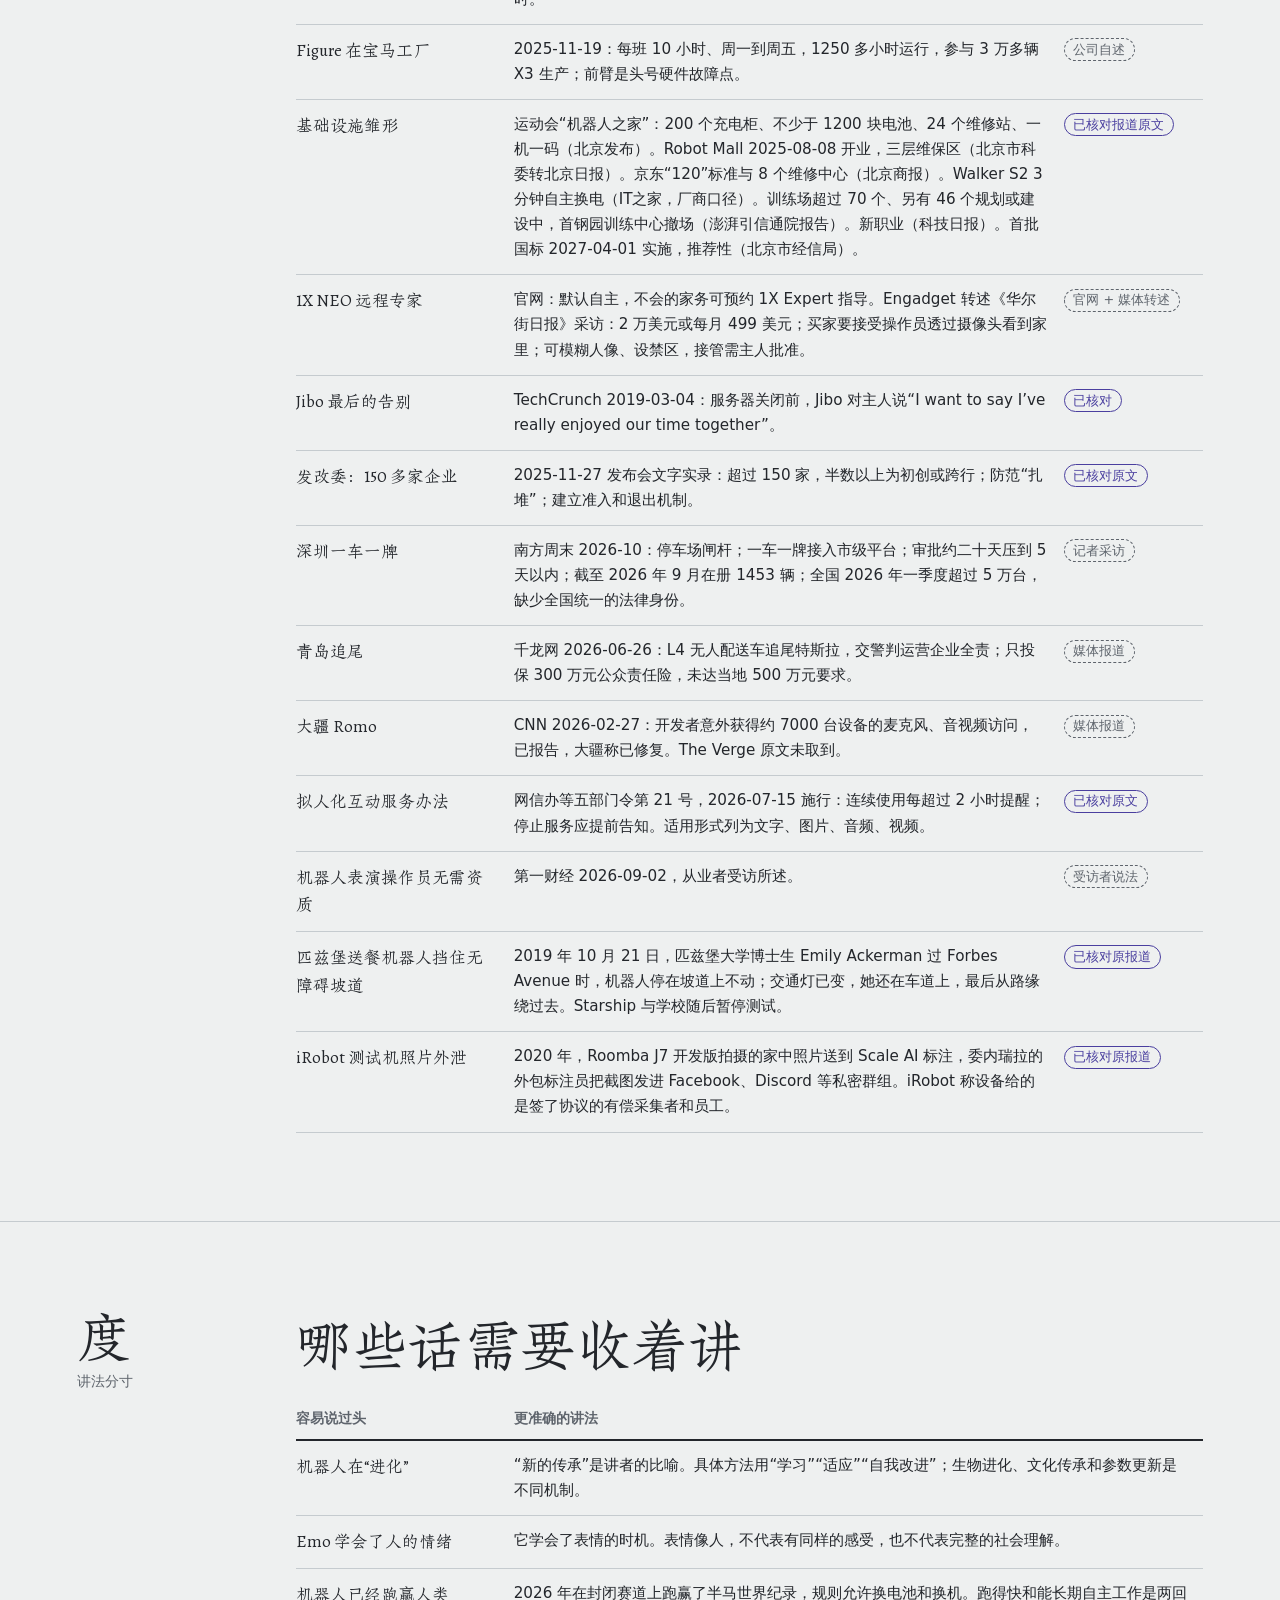
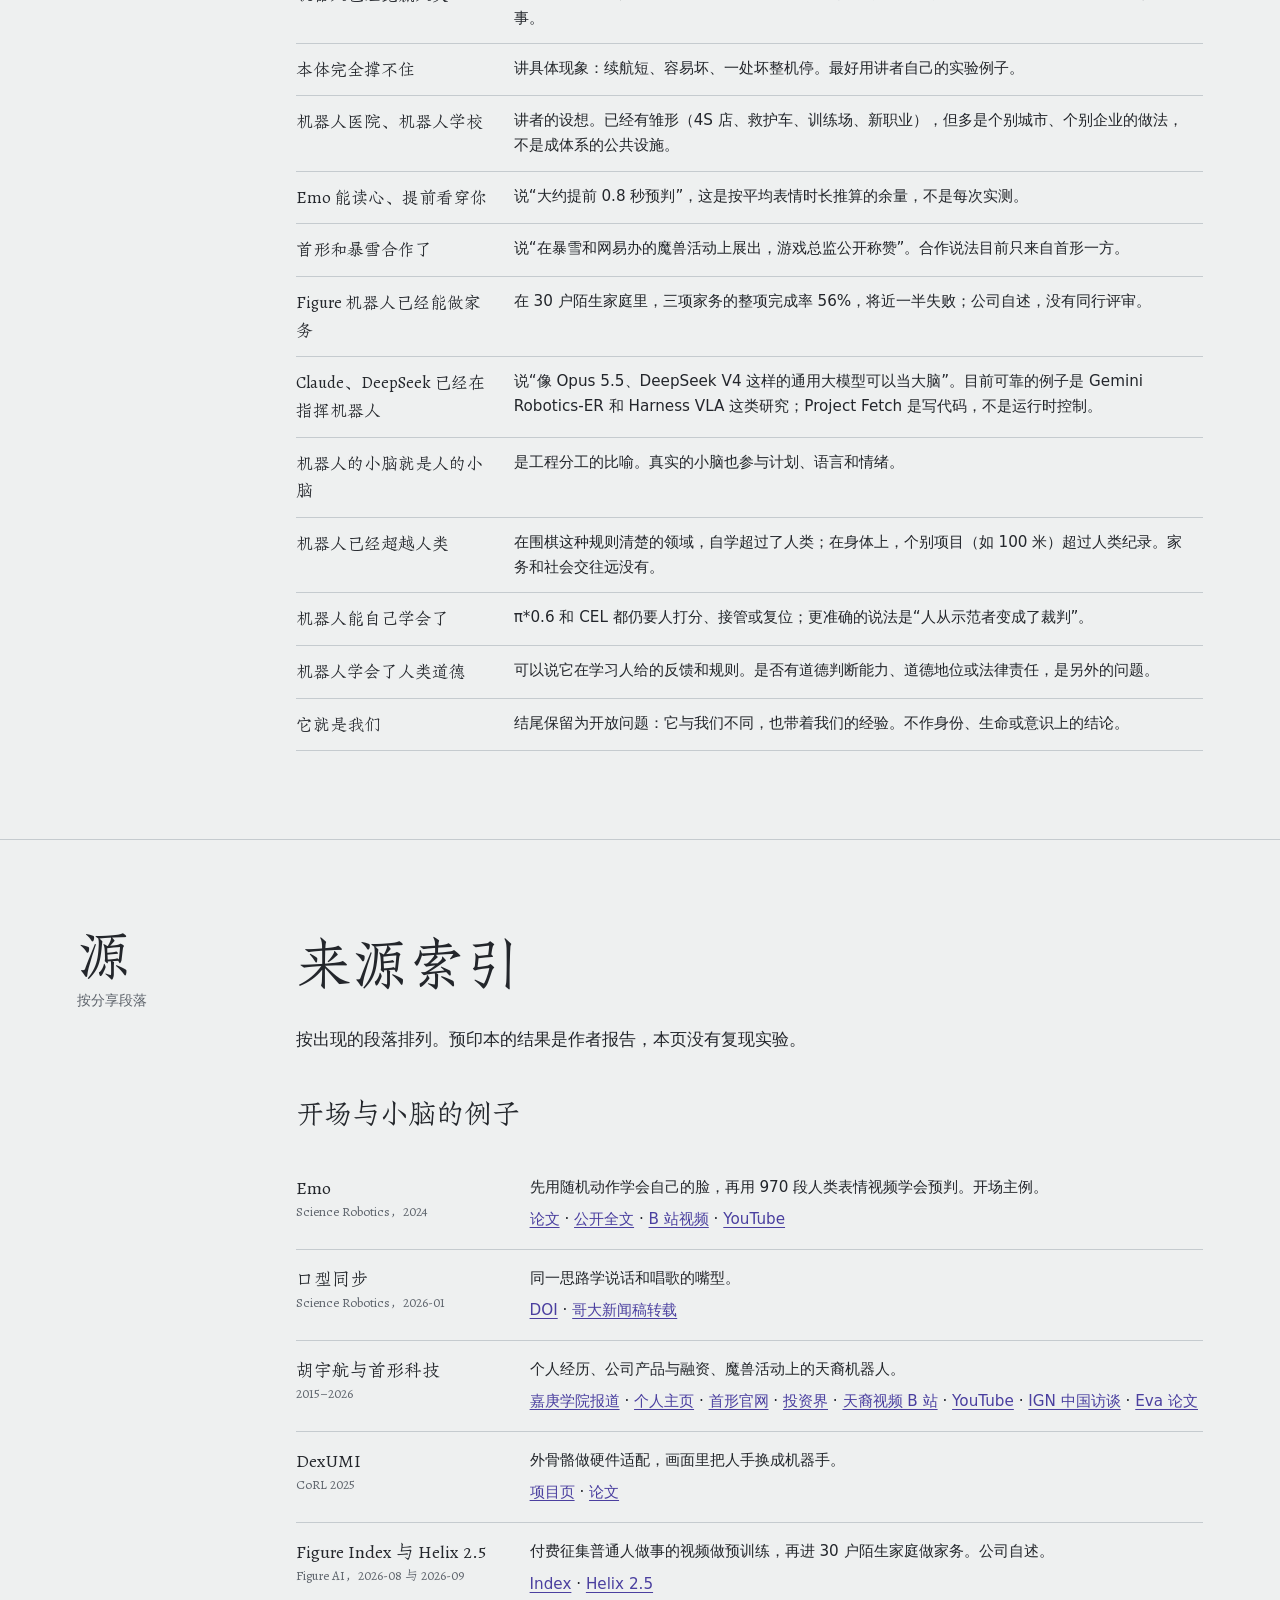
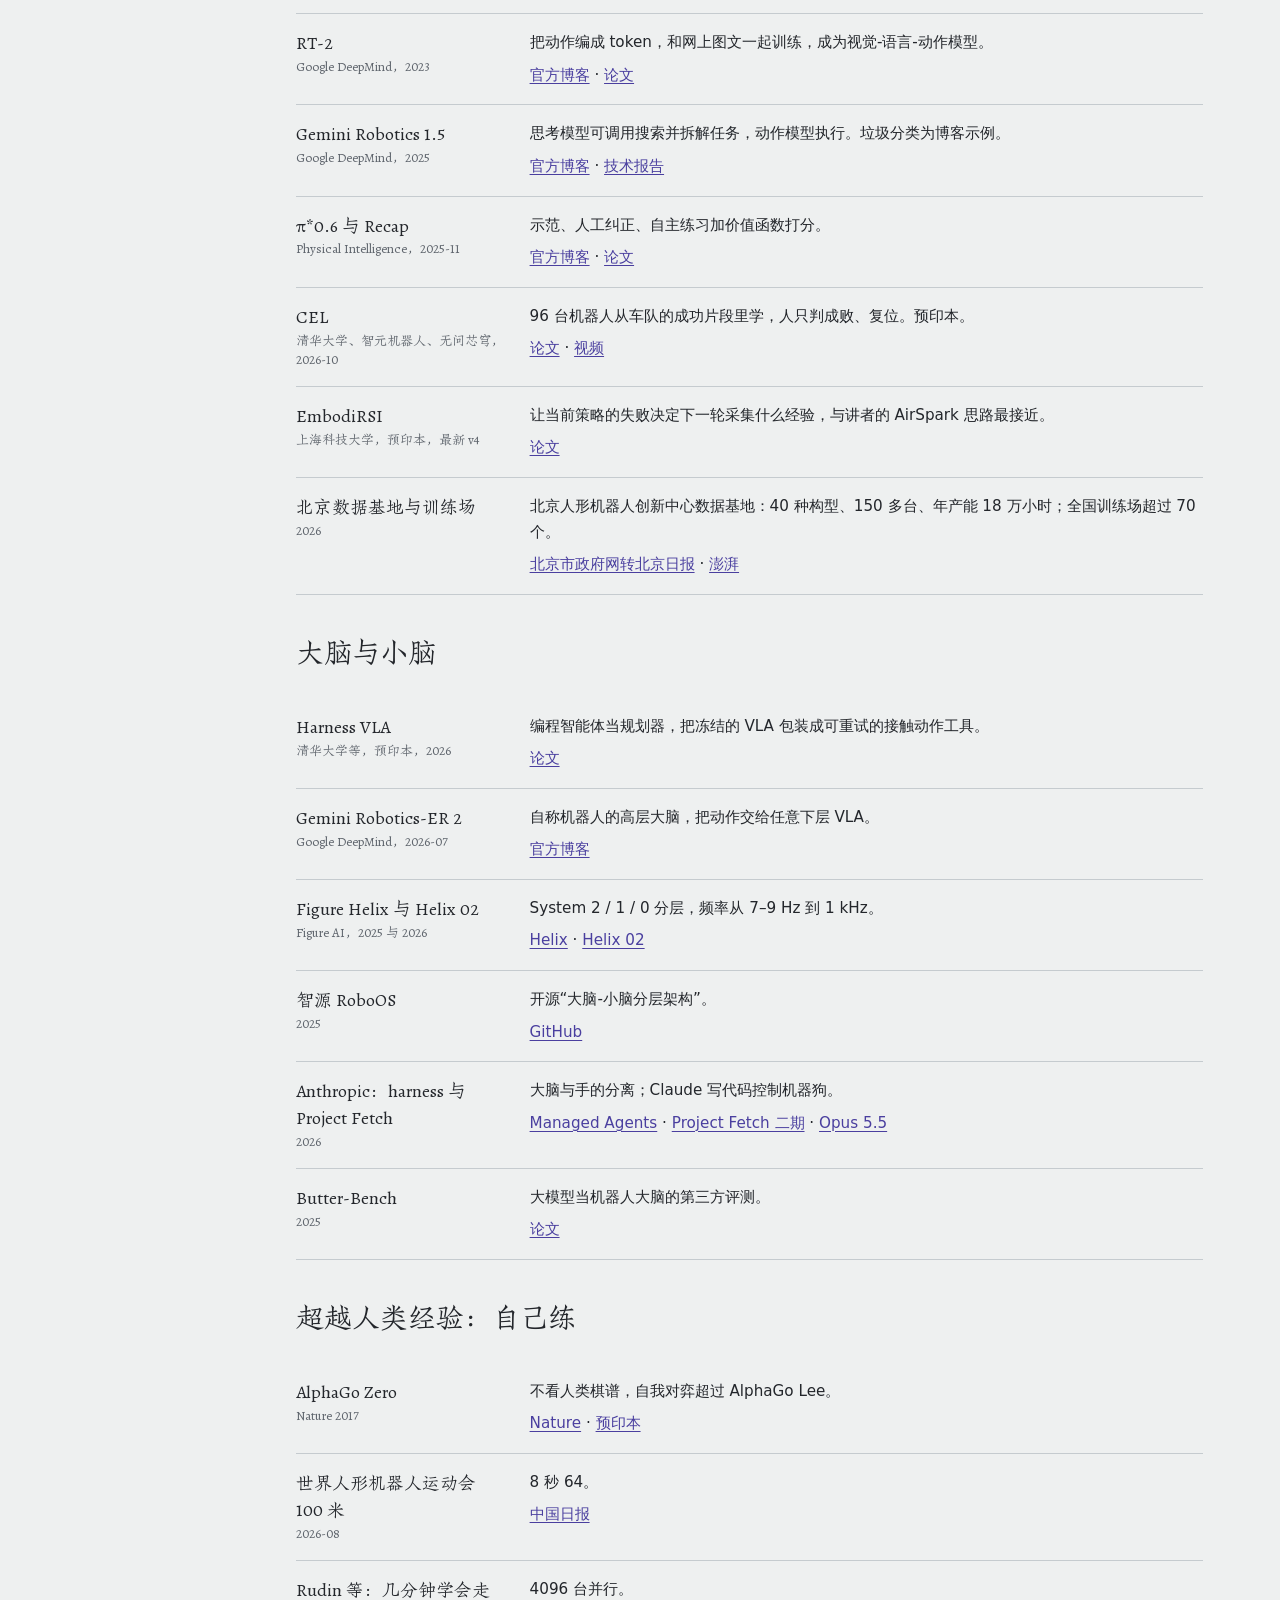
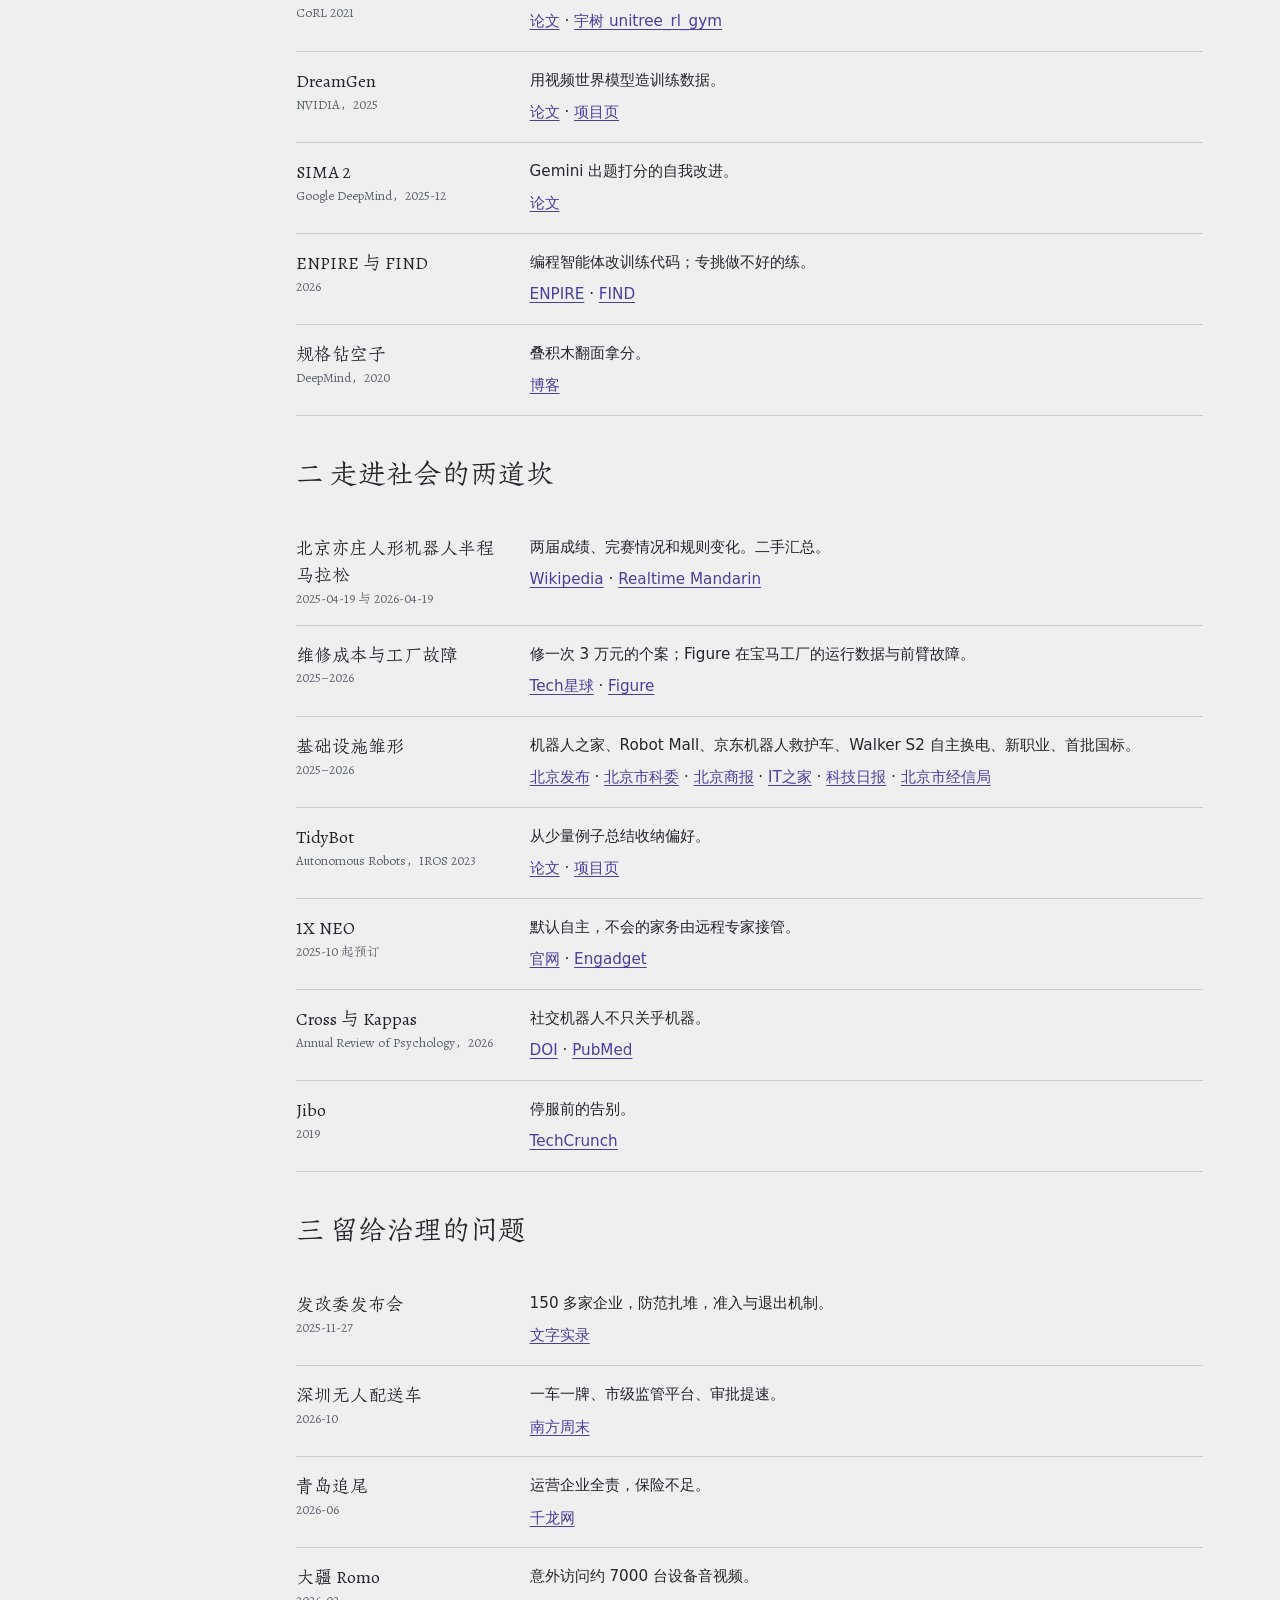
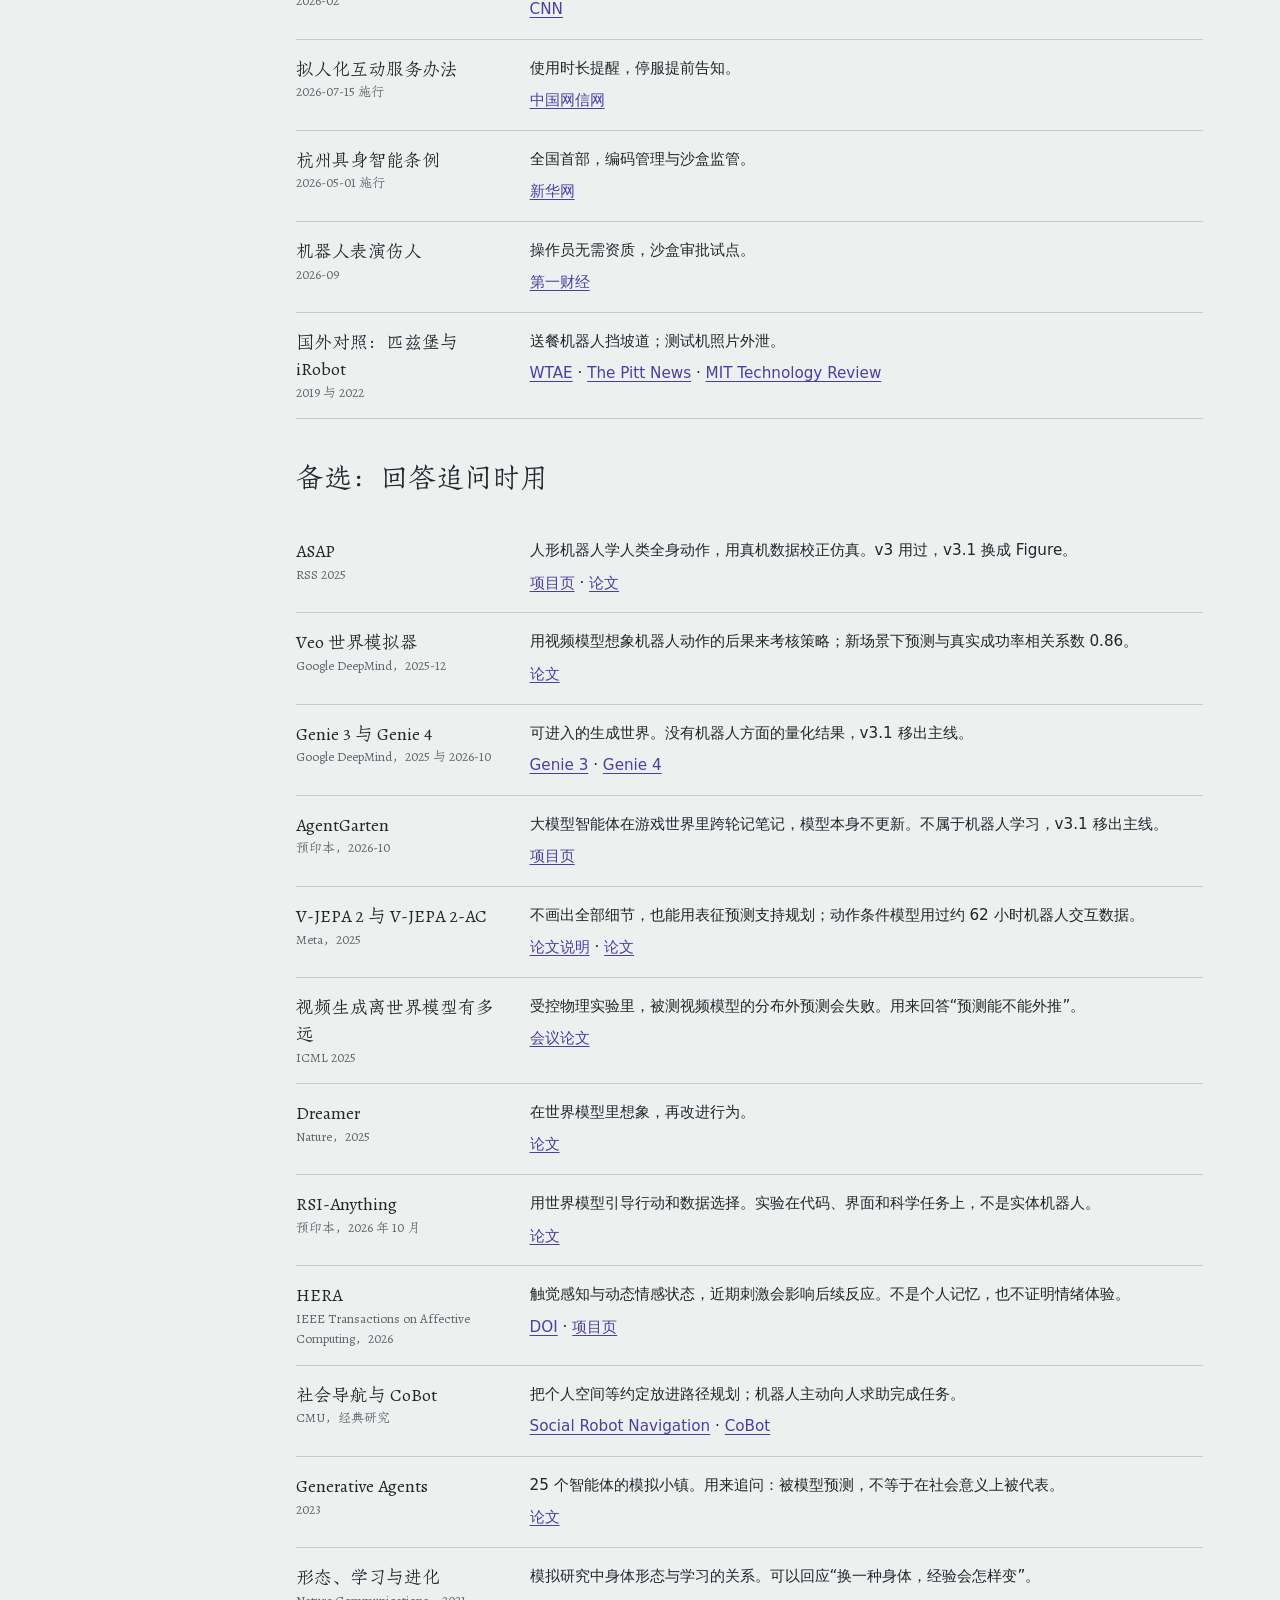
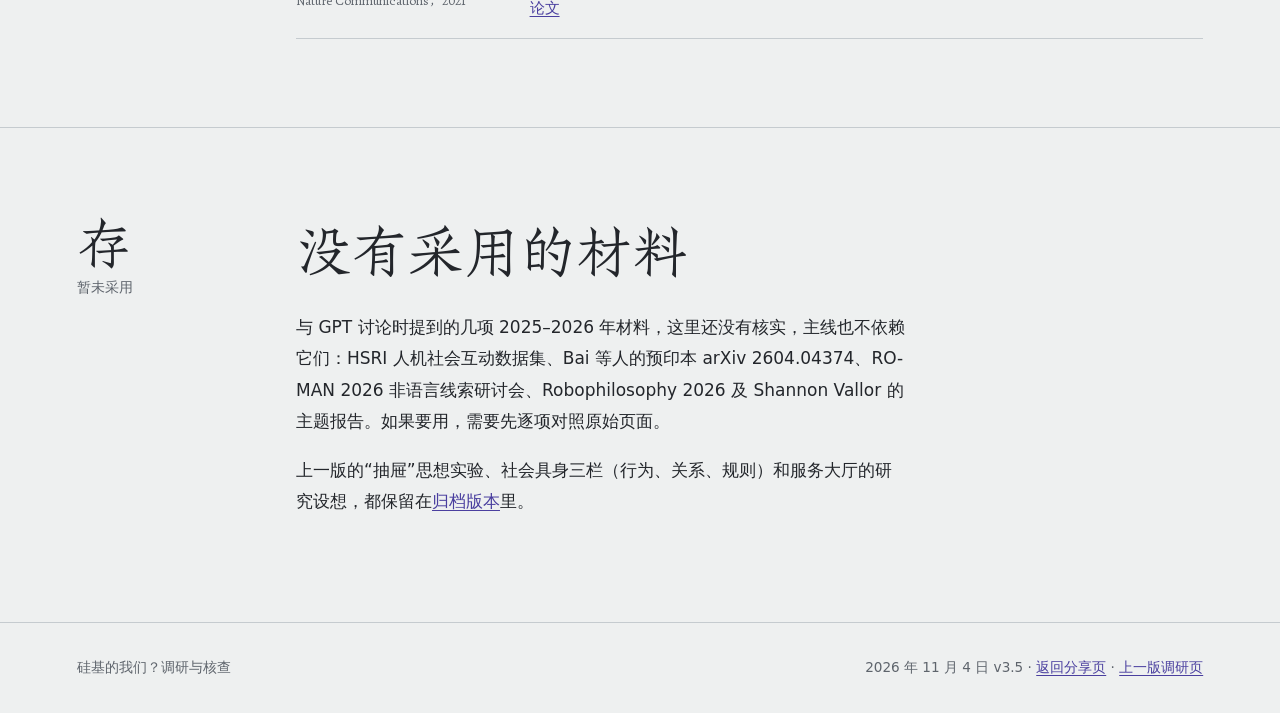
==== commit 83b88c87: "Page-by-page review: opening dimensions, principles, verified half-marathon facts, Chimelong case, s" ====
--- a/research.html
+++ b/research.html
@@ -20,7 +20,7 @@
 <main>
 
 <section id="why" class="part" aria-labelledby="why-title">
-  <div class="rail"><span class="numeral" aria-hidden="true">据</span><span class="time">2026 年 11 月 4 日核查 · v3.4</span></div>
+  <div class="rail"><span class="numeral" aria-hidden="true">据</span><span class="time">2026 年 11 月 4 日核查 · v3.5</span></div>
   <div class="content">
     <h1 id="why-title" style="font-size:clamp(2.4rem,5vw,4rem);line-height:1.25;margin-bottom:1.6rem">调研与核查</h1>
     <p class="lead">这一页记录主线为什么这样安排，台上用到的事实查到了哪一步，以及哪些话需要收着讲。</p>
@@ -62,6 +62,14 @@
       <li>自己练：AirSpark 演示视频（中山大学 × 深圳河套学院）替换占位。定位为“能模拟真实场景、物理运动、视觉感知与决策和天气光线变化的模拟世界”；加入人、模拟政务与交通场景是下一步计划。</li>
       <li>坎一：亲身例子换成 2025 年烟台长岛大黑山岛海蚀洞实验（三次上岛，累计 42 天），配现场花絮和照片，并用电池、电机、传感器、定位、计算单元五类部件说明“整机像串联电路”。事实来自国家重点研发计划课题四《2025 年度进展报告》4.3 节。</li>
       <li>封面署名：张博韬，中山大学计算机学院 RAPID 实验室。</li>
+    </ul>
+    <h2 style="font-size:1.8rem;margin:3rem 0 1rem">v3.5 的调整：逐页梳理主线后的修正</h2>
+    <ul class="prose">
+      <li>开场：天裔是首形科技的产品，Emo 是它的前身研究，两者不是同一张脸。改为“它的前身”，并把“笑、口型、聊天、递一杯水”分别标上情绪、情绪、知识、动作，预告第一段的三个维度。</li>
+      <li>补原理：大模型“猜下一个字”；DreamGen 怎样“梦见”练习材料；强化学习只看结果好坏；模拟到真机为什么掉分（摩擦、重量、光线的差别）。</li>
+      <li>半马核实并更正：2025 年是 20 支队伍、6 支完赛、冠军 2:40:42（新华网）；2026 年百余支队伍、47 支完赛，冠军自主导航 50:26，快于人类纪录 57:20（澎湃新闻、新京报）。删去来自二手汇总的“21 台”“300 多台”“离终点 200 米摔倒”。</li>
+      <li>坎二补国内例子：长隆飞船乐园 300 多台智元机器人，现场约每 3 台配 1 名员工；游客最爱的是猜拳、三子棋（澎湃新闻 2026-10-13）。</li>
+      <li>治理：把杭州“沙盒监管”和“模拟世界里先演练”接起来。结尾回收时点到 RAPID Hand。时间表按实际讲稿调整为 0–3、3–11、11–18、18–27、27–30、30–32、交流 32–45。</li>
     </ul>
     <p class="speaker">上一版的完整页面保存在<a href="archive/2026-10-16/index.html">归档</a>，调研页也在<a href="archive/2026-10-16/research.html">同一处</a>。</p>
   </div>
@@ -245,7 +253,7 @@
 
 <footer>
   <p>硅基的我们？调研与核查</p>
-  <p>2026 年 11 月 4 日 v3.4 · <a href="index.html">返回分享页</a> · <a href="archive/2026-10-16/research.html">上一版调研页</a></p>
+  <p>2026 年 11 月 4 日 v3.5 · <a href="index.html">返回分享页</a> · <a href="archive/2026-10-16/research.html">上一版调研页</a></p>
 </footer>
 </body>
 </html>
--- a/site.css
+++ b/site.css
@@ -292,6 +292,10 @@
 .callout{margin:.9rem 0 0;padding:.7rem 1rem;border-left:3px solid var(--ink);background:var(--panel);font-size:.92rem;line-height:1.65}
 .callout b{font-weight:600}
 .callout.exit{border-left-color:var(--si)}
+
+/* Opening: dimension tags on what it learned */
+.facts.dims dt i{display:inline-block;font-style:normal;font-family:var(--sans);font-size:.72rem;line-height:1;padding:.25rem .45rem;margin-right:.6rem;background:var(--si);color:#fff;vertical-align:.15em}
+.facts.dims dt i.off{background:transparent;color:var(--si);box-shadow:inset 0 0 0 1px var(--si)}
 
 /* Field experiment: sea cave (portrait video, part chain, small photos) */
 h4.sub{font-size:1.5rem;margin:3rem 0 1rem}
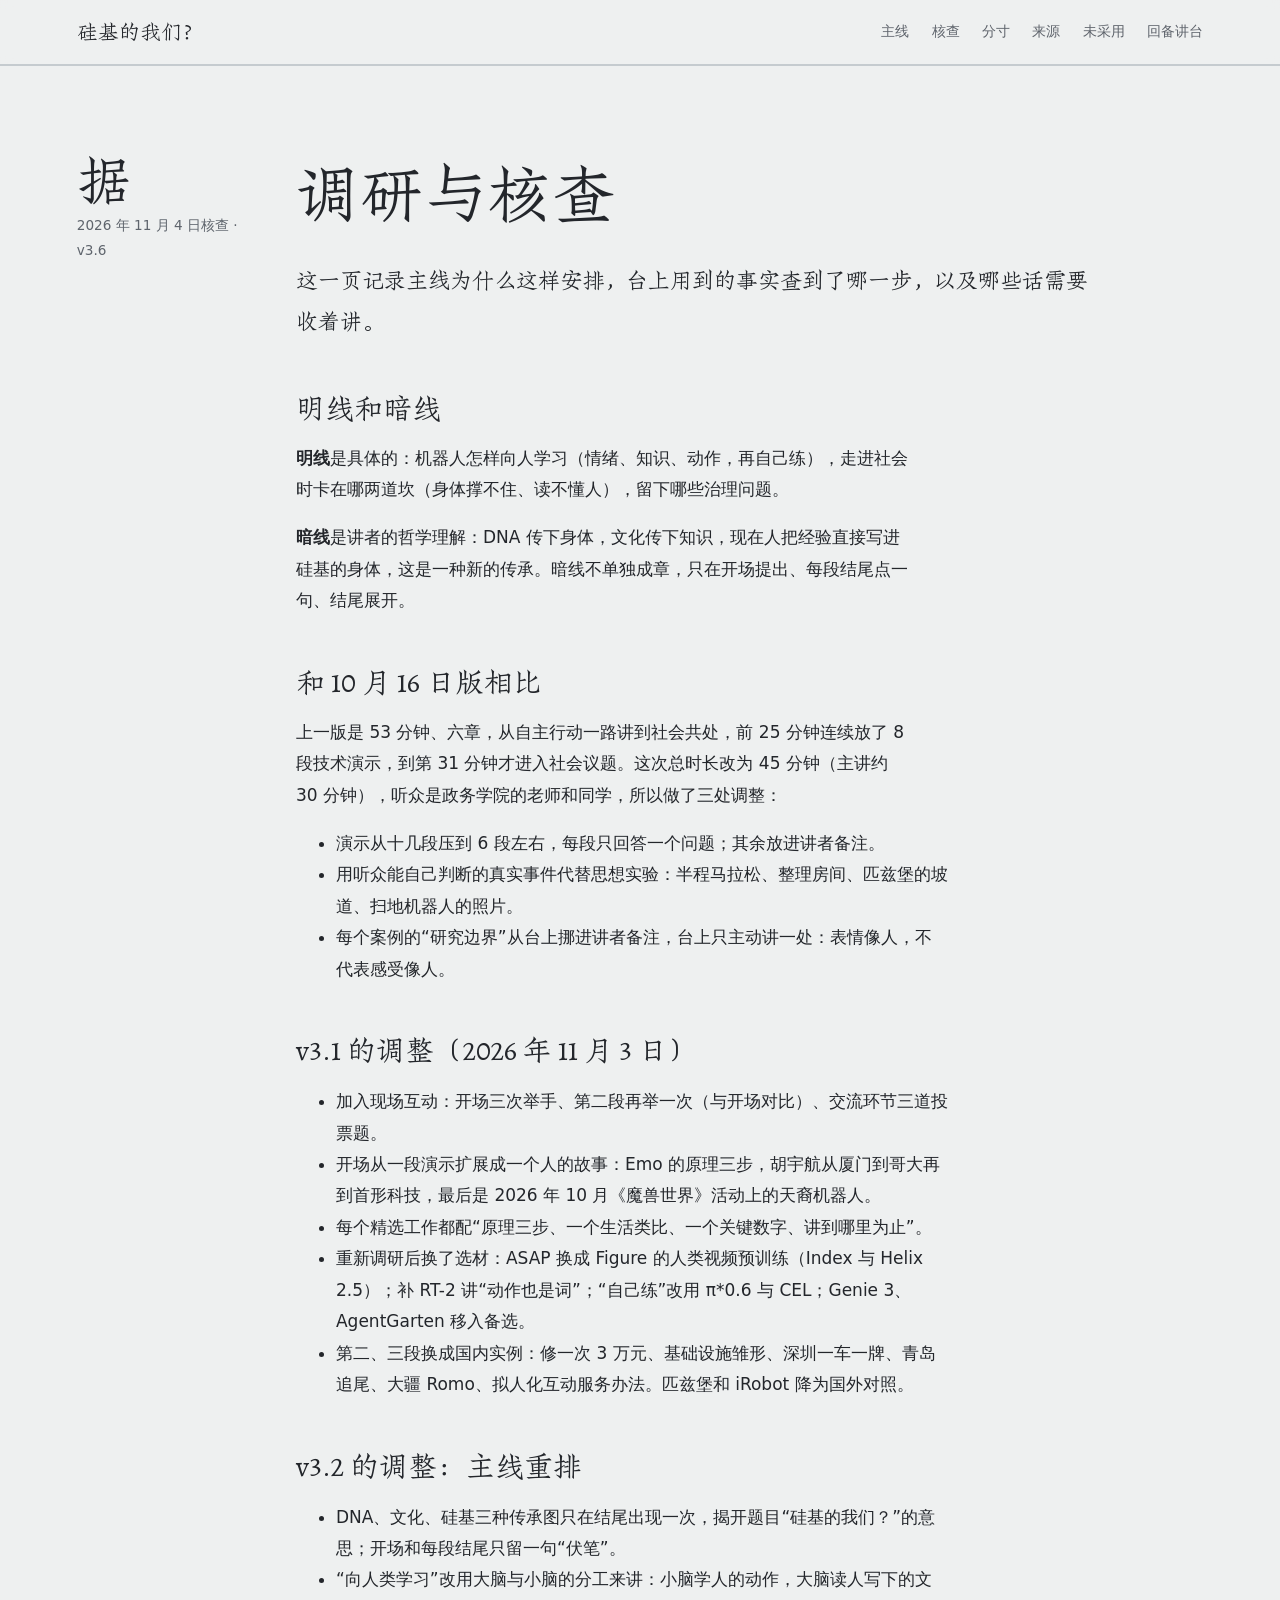
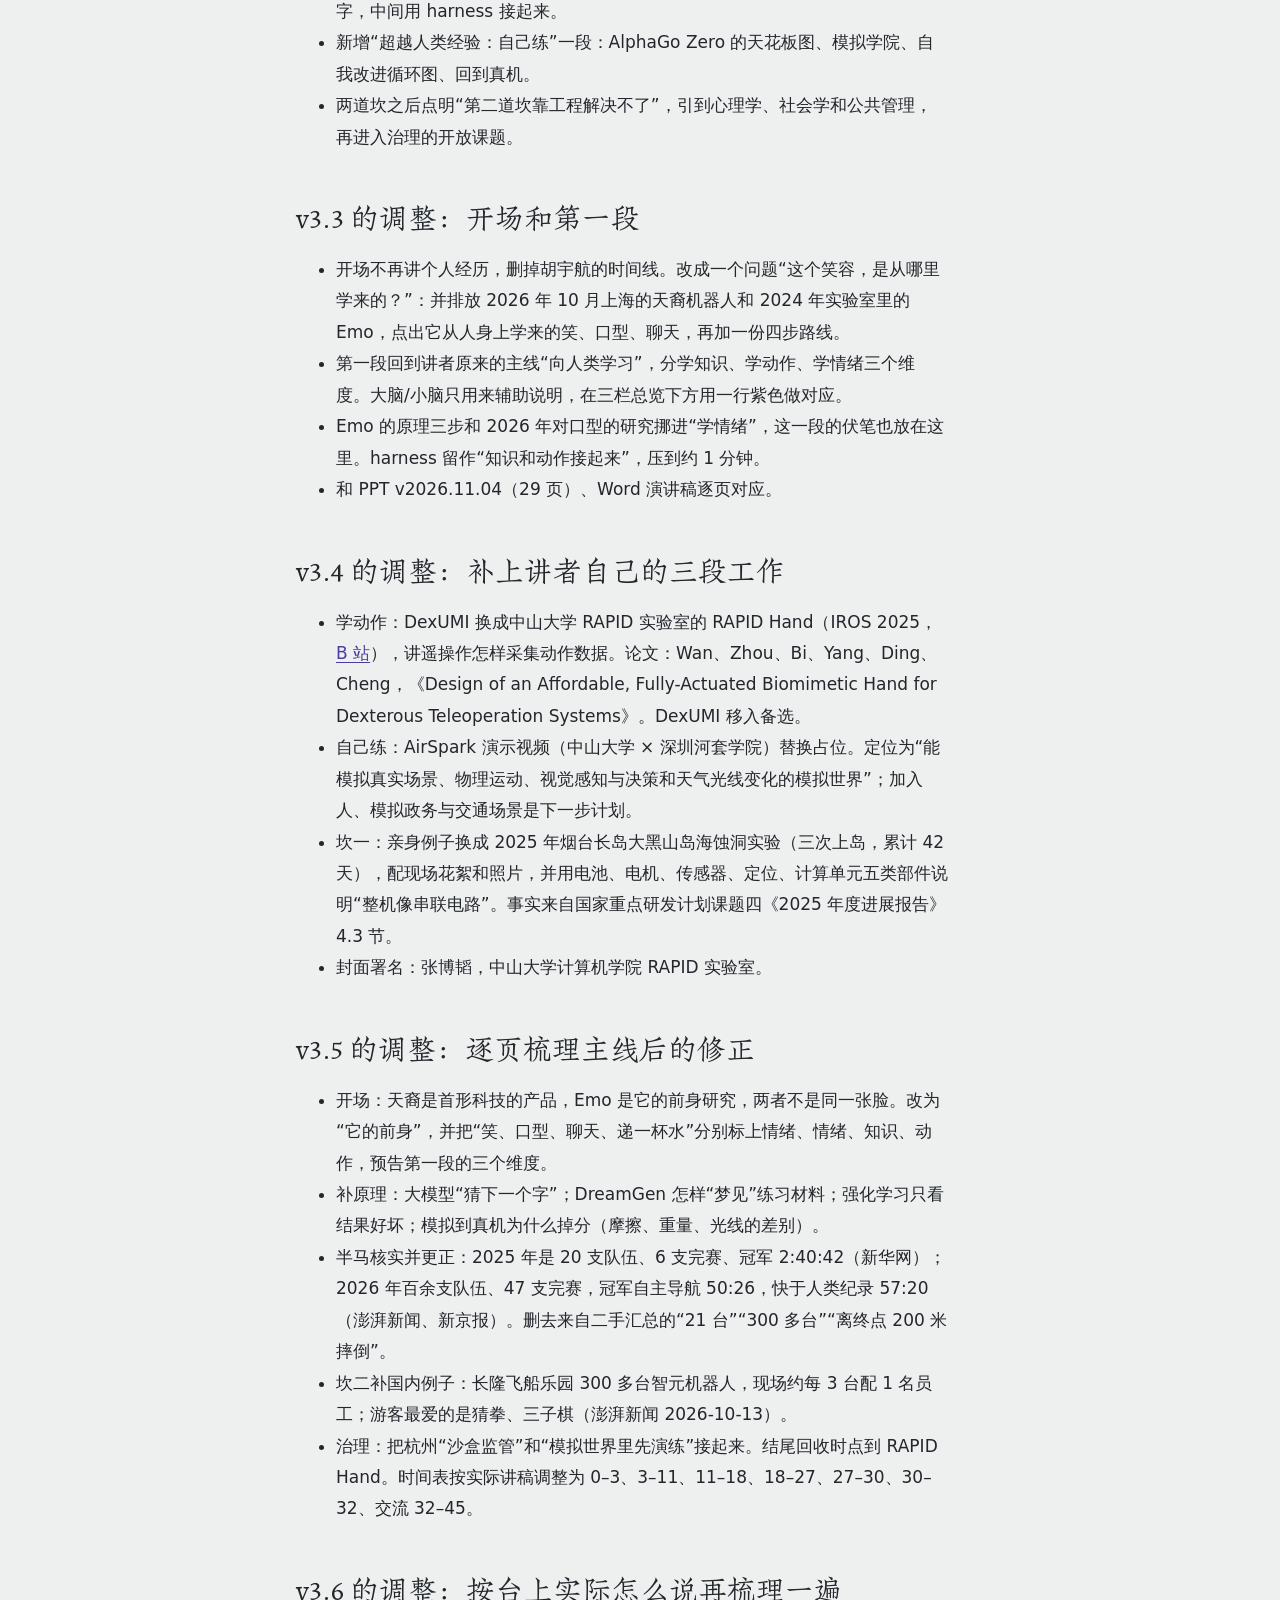
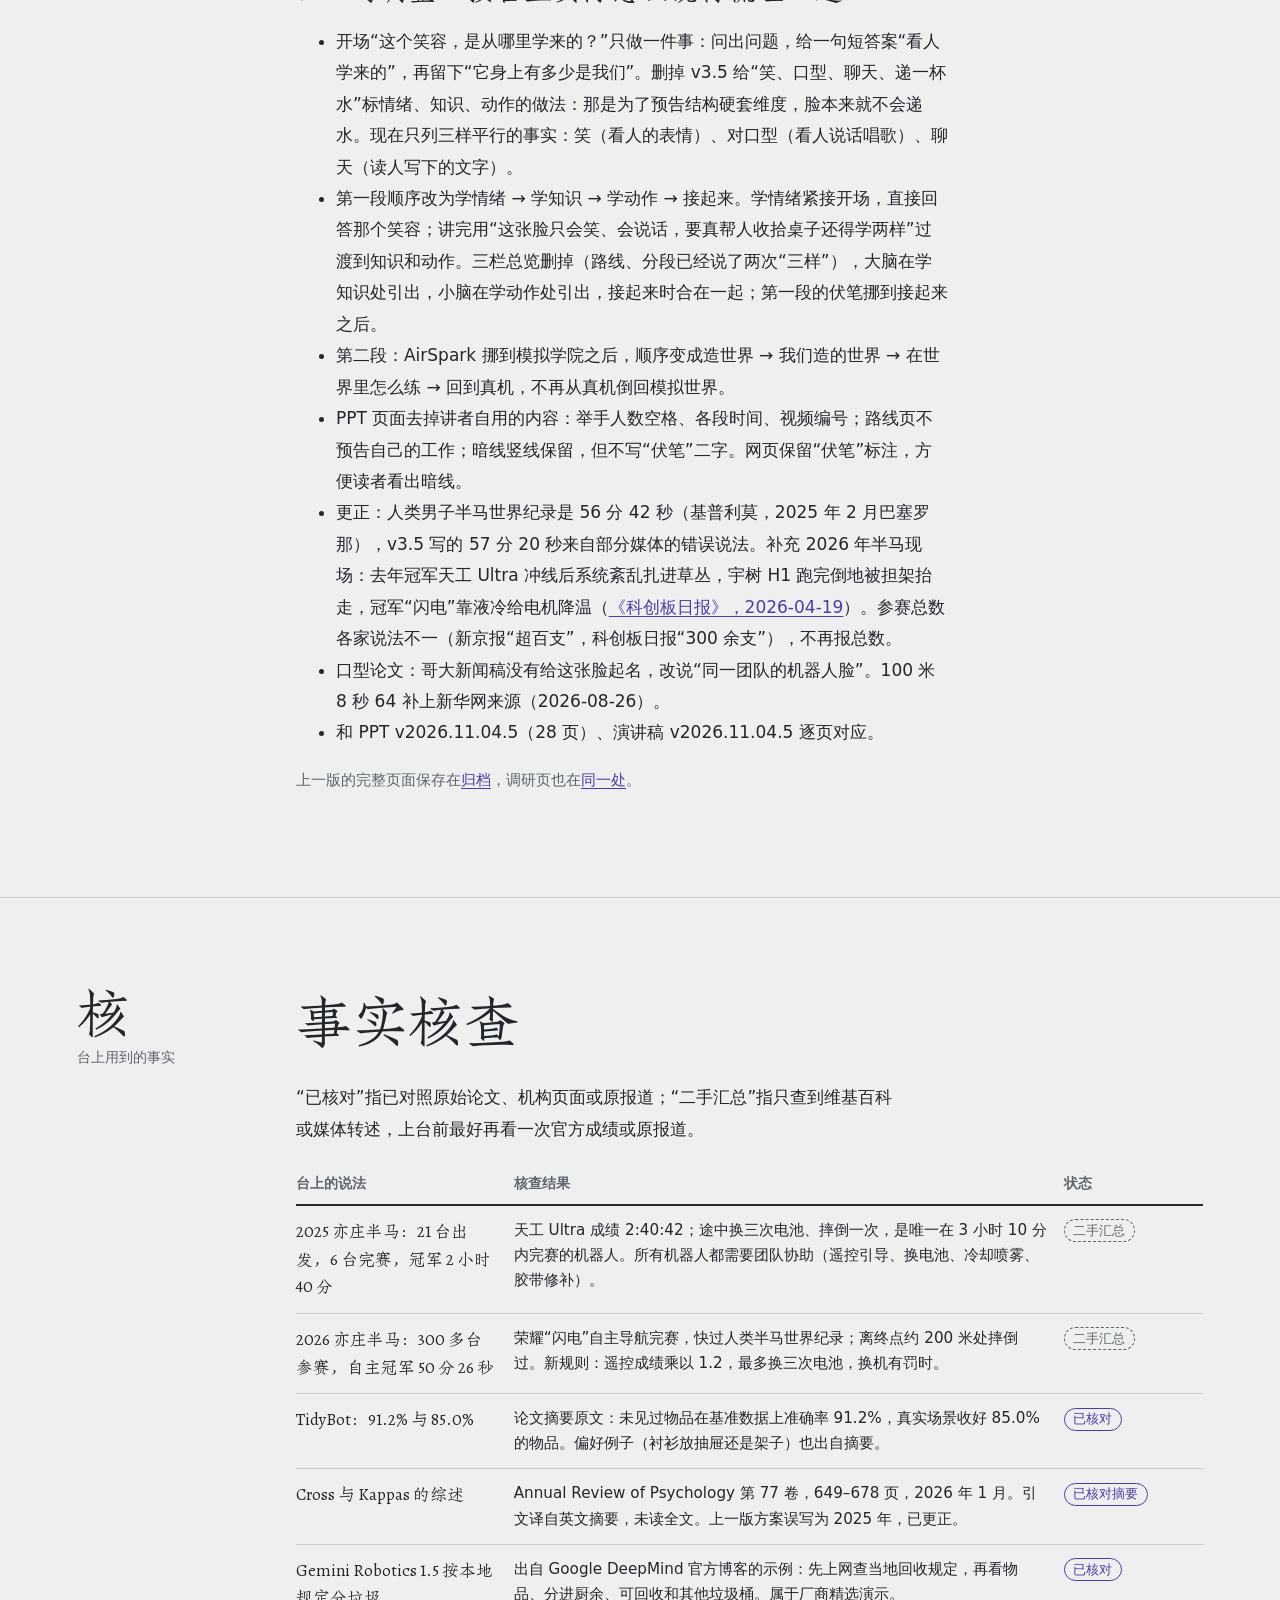
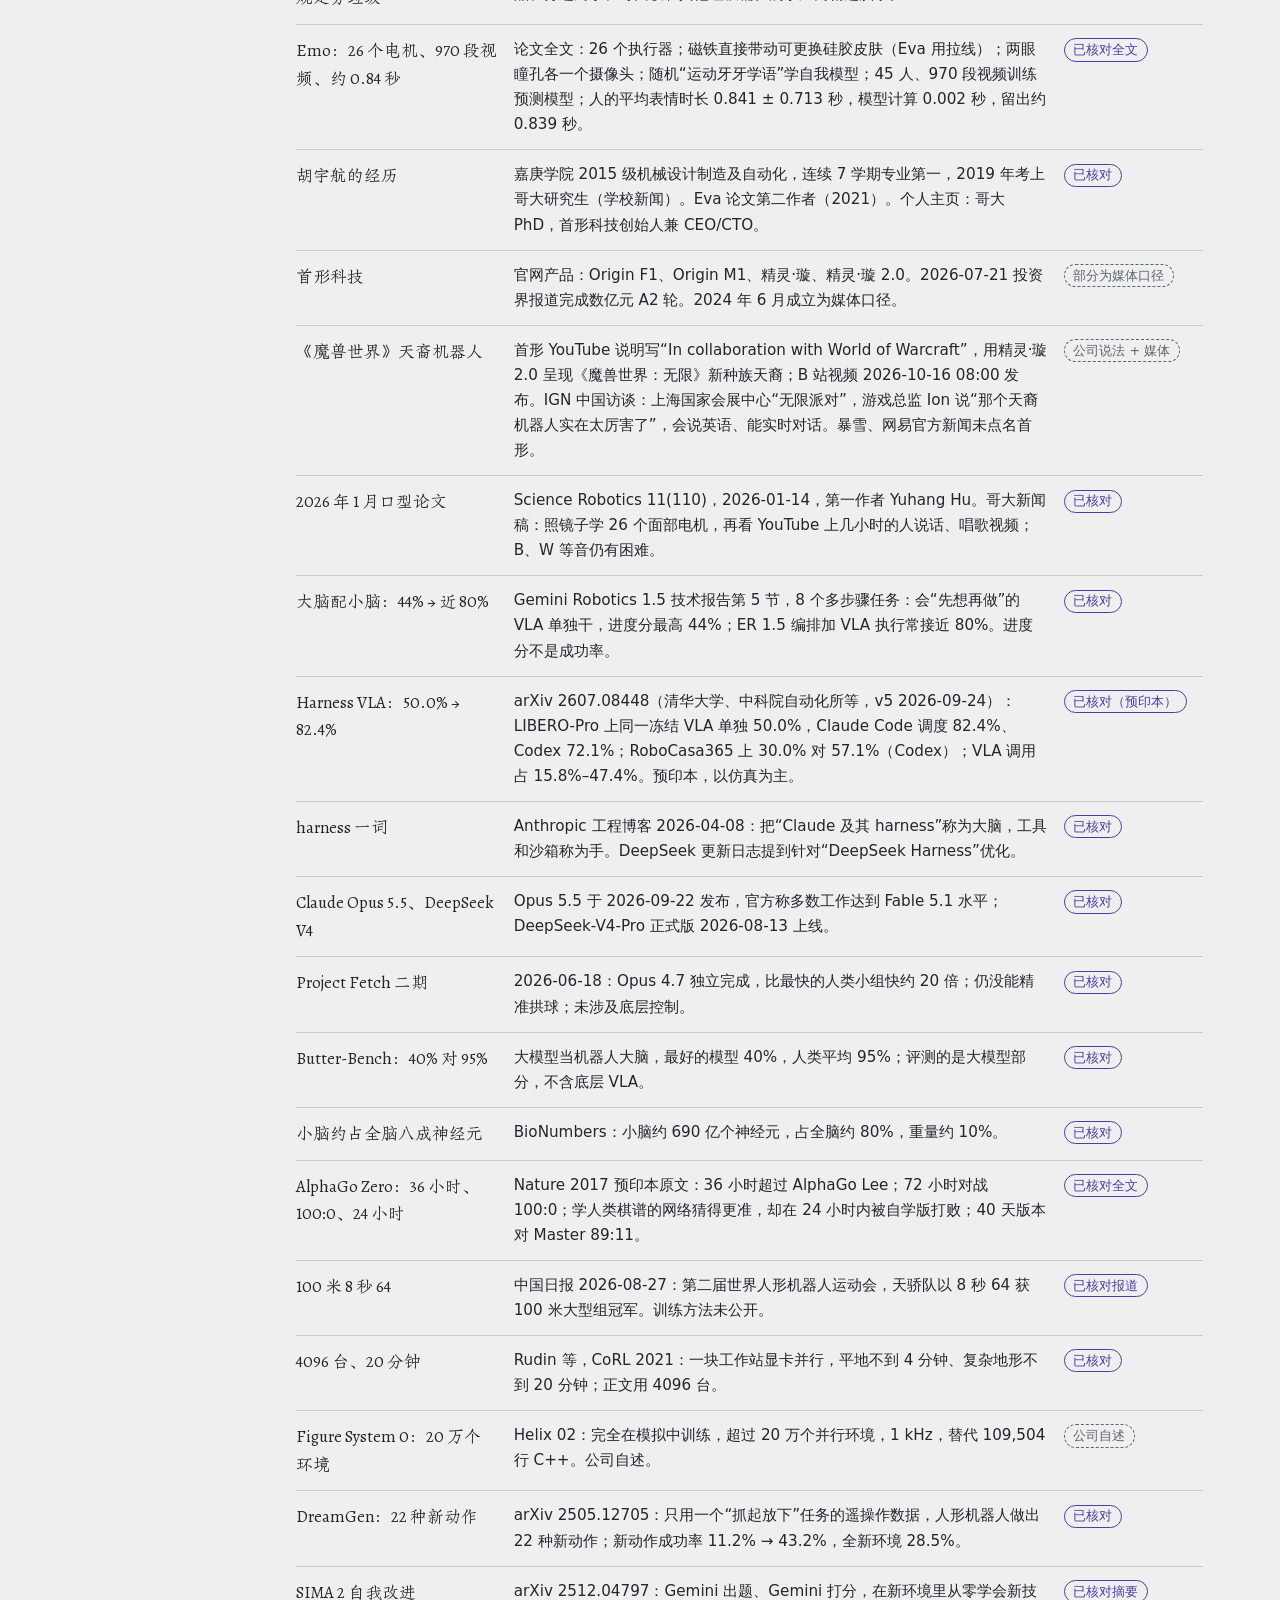
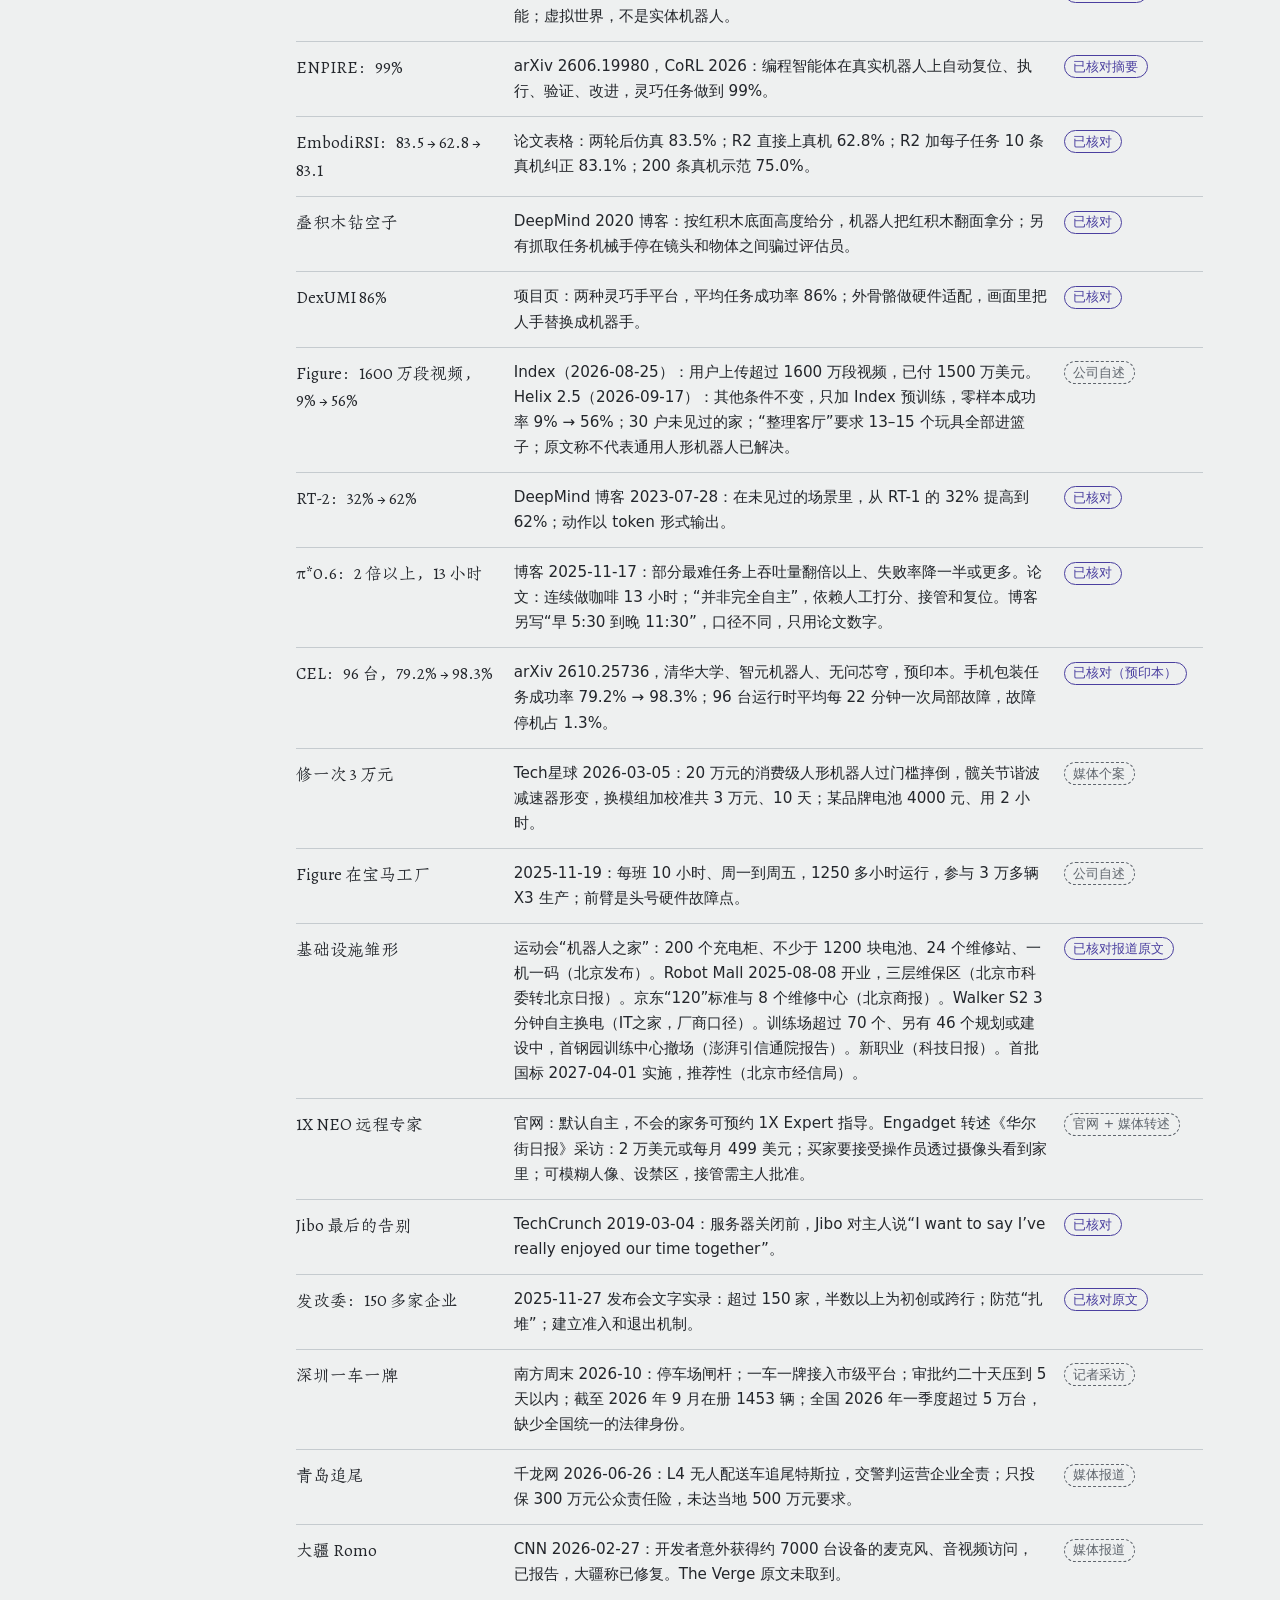
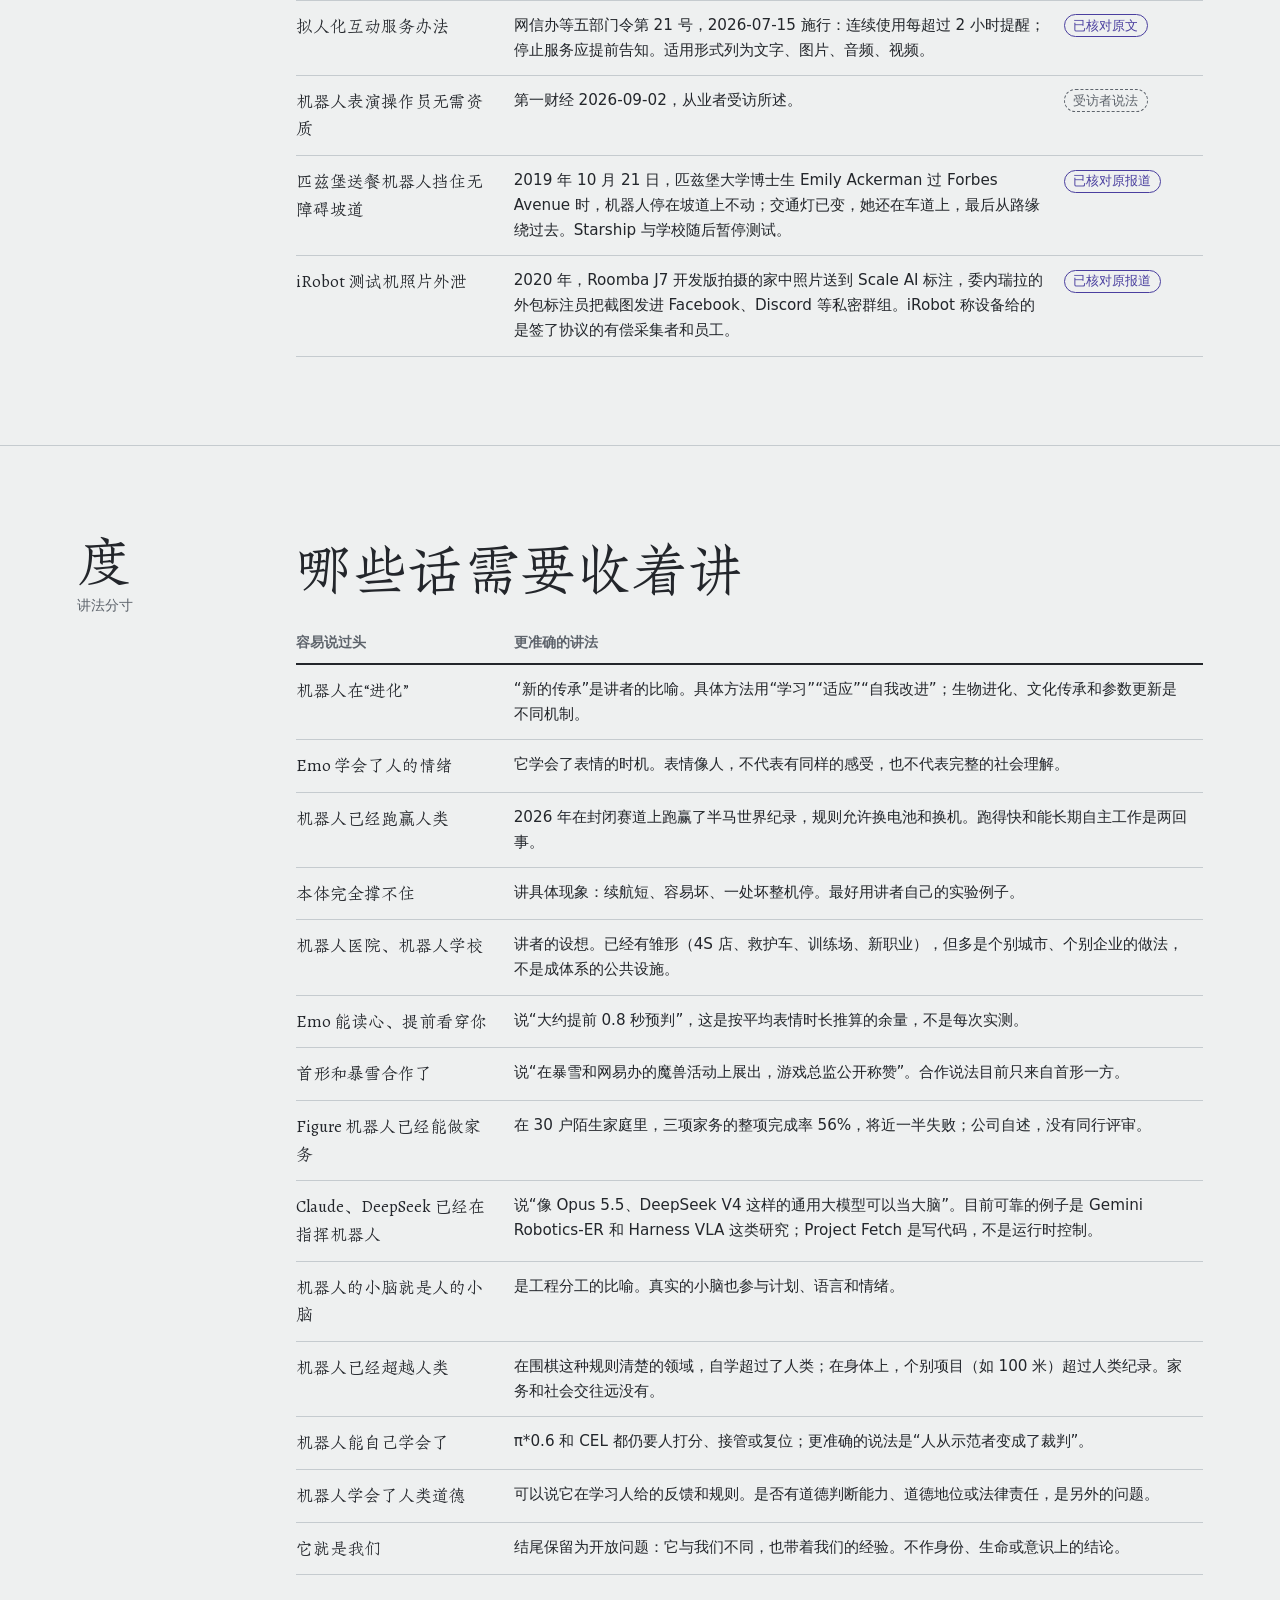
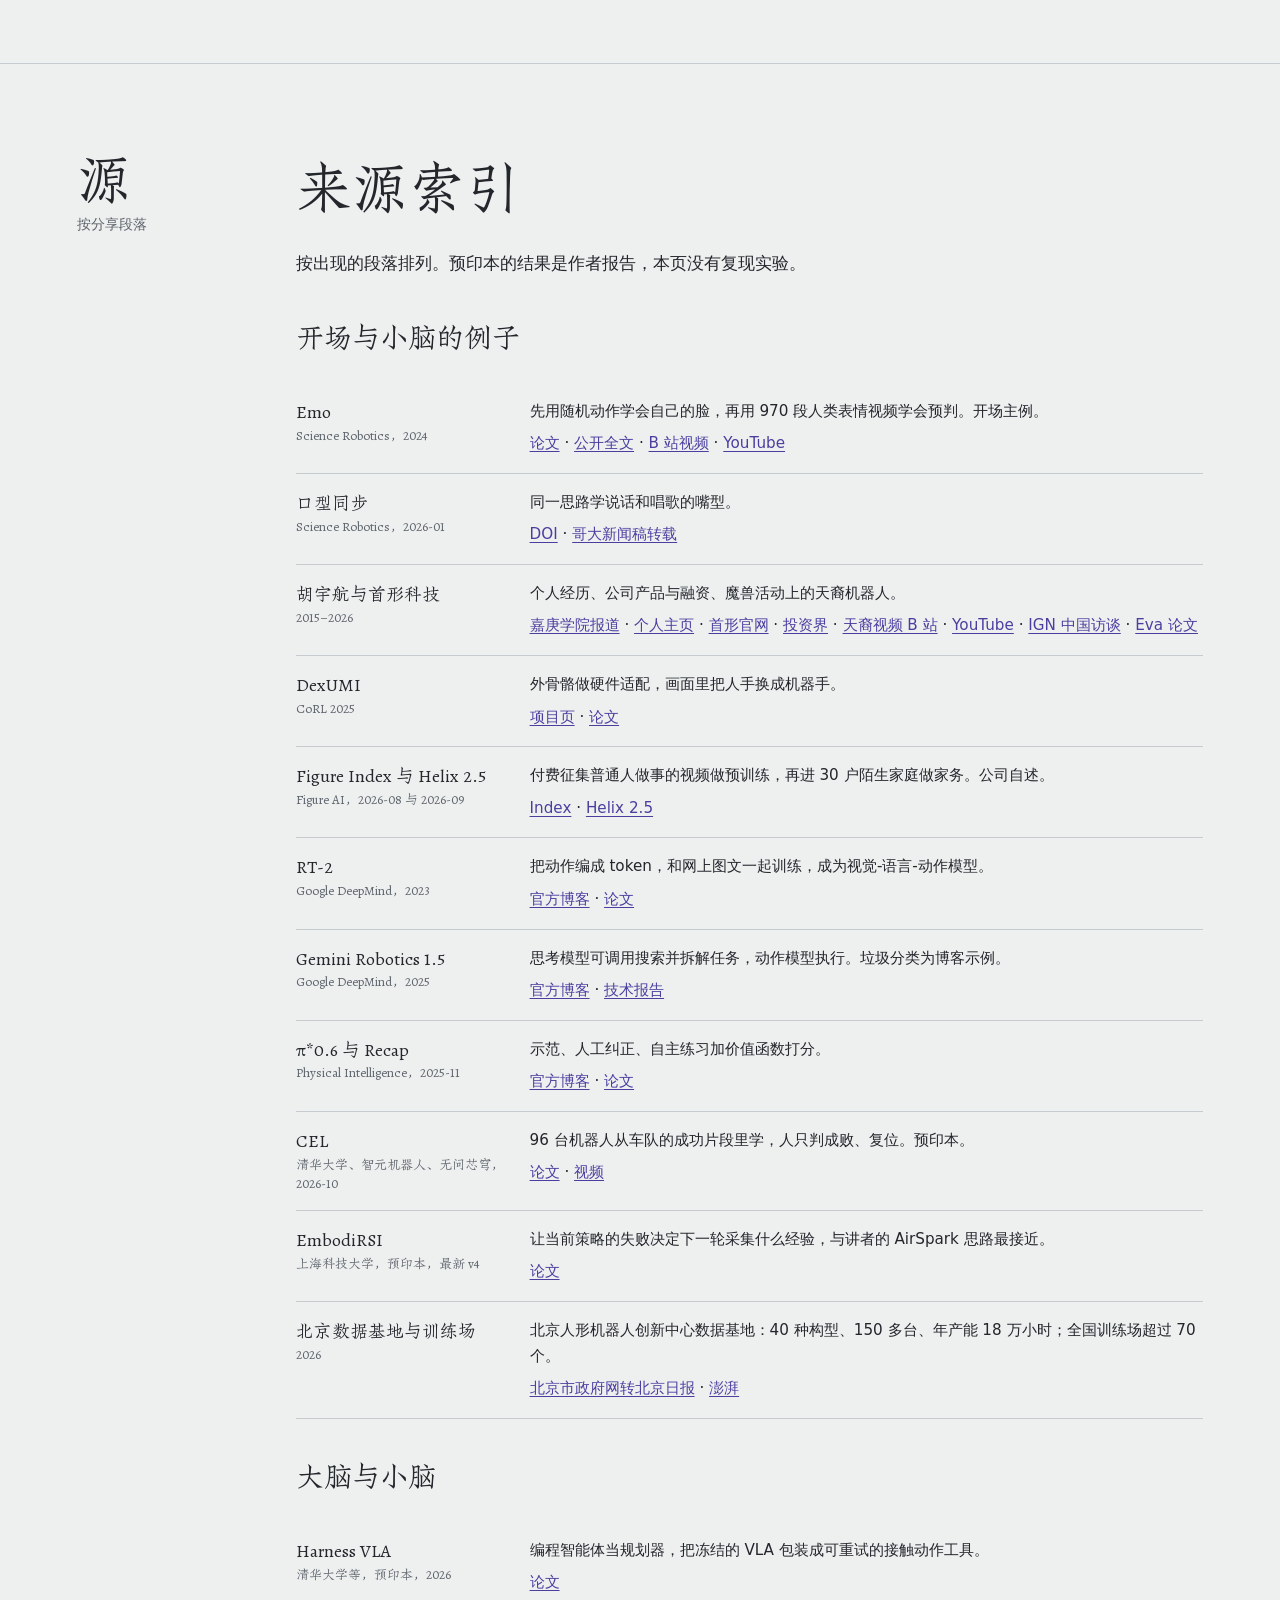
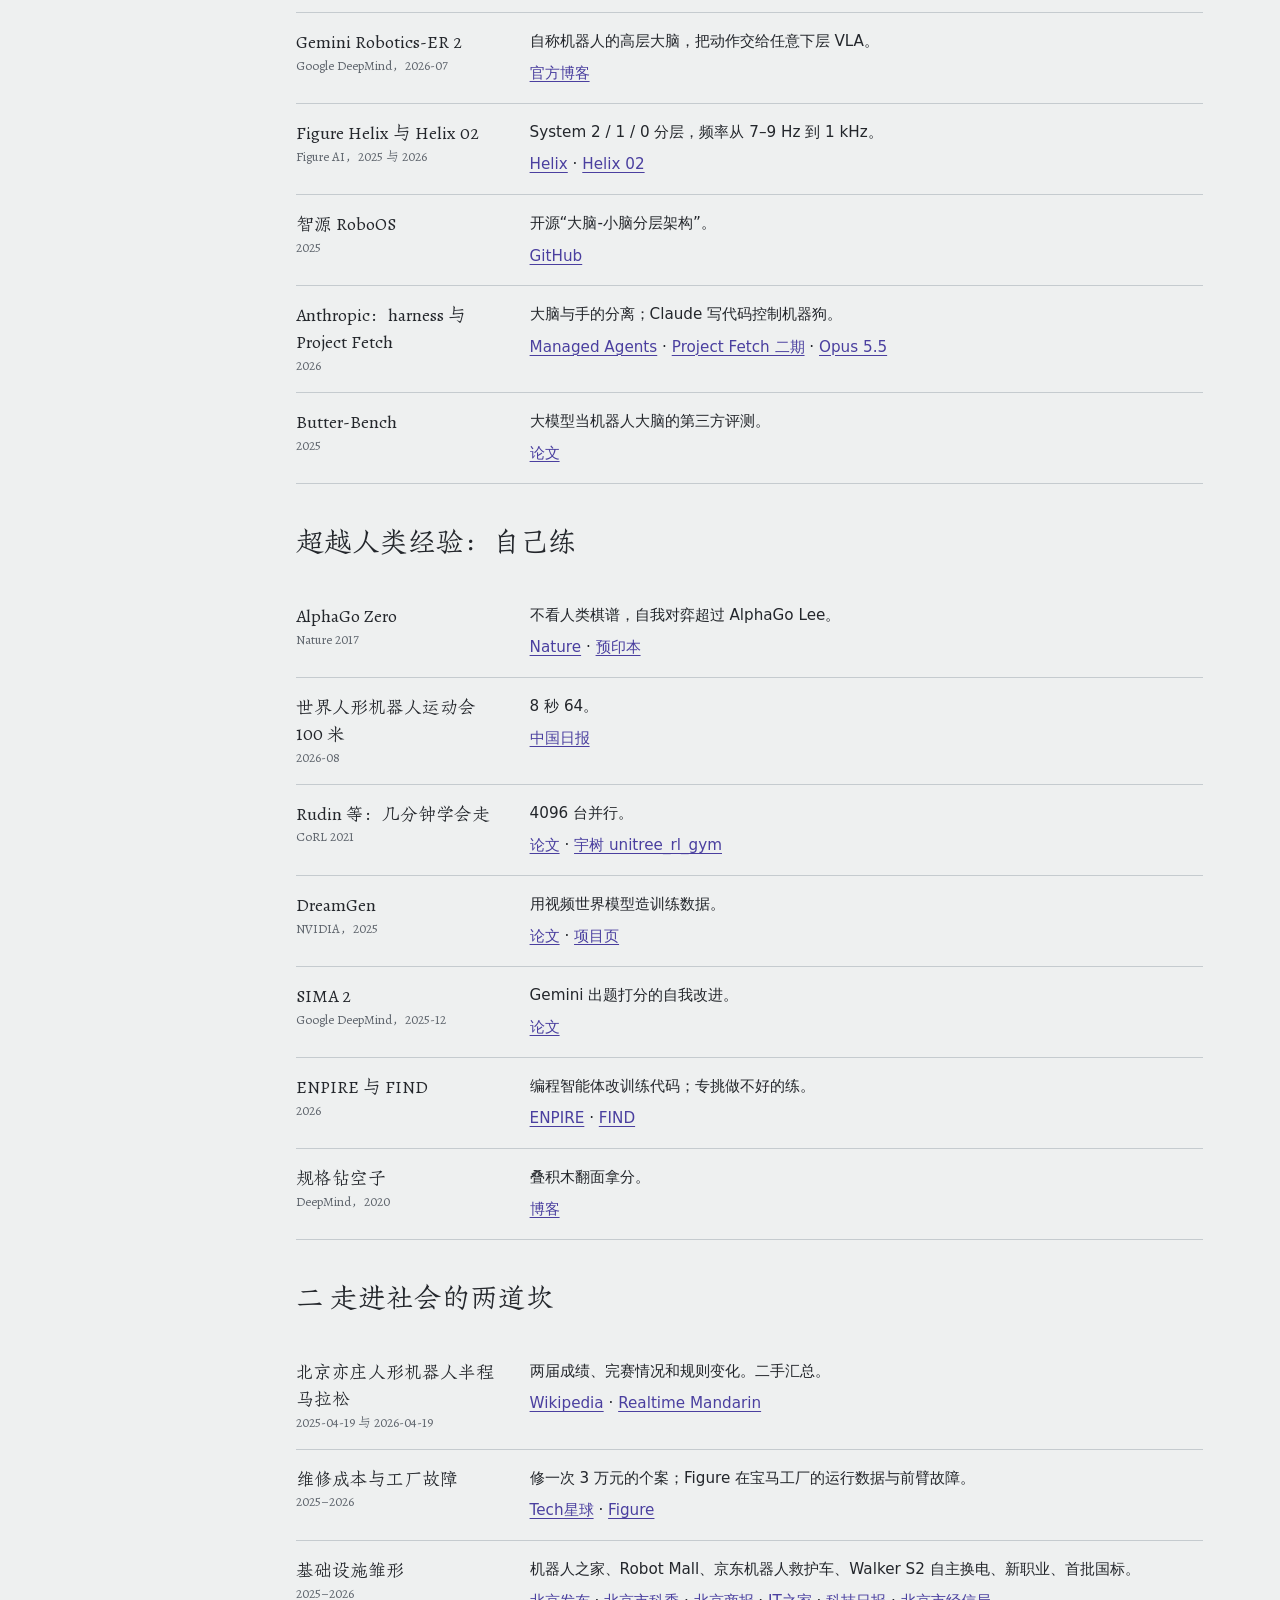
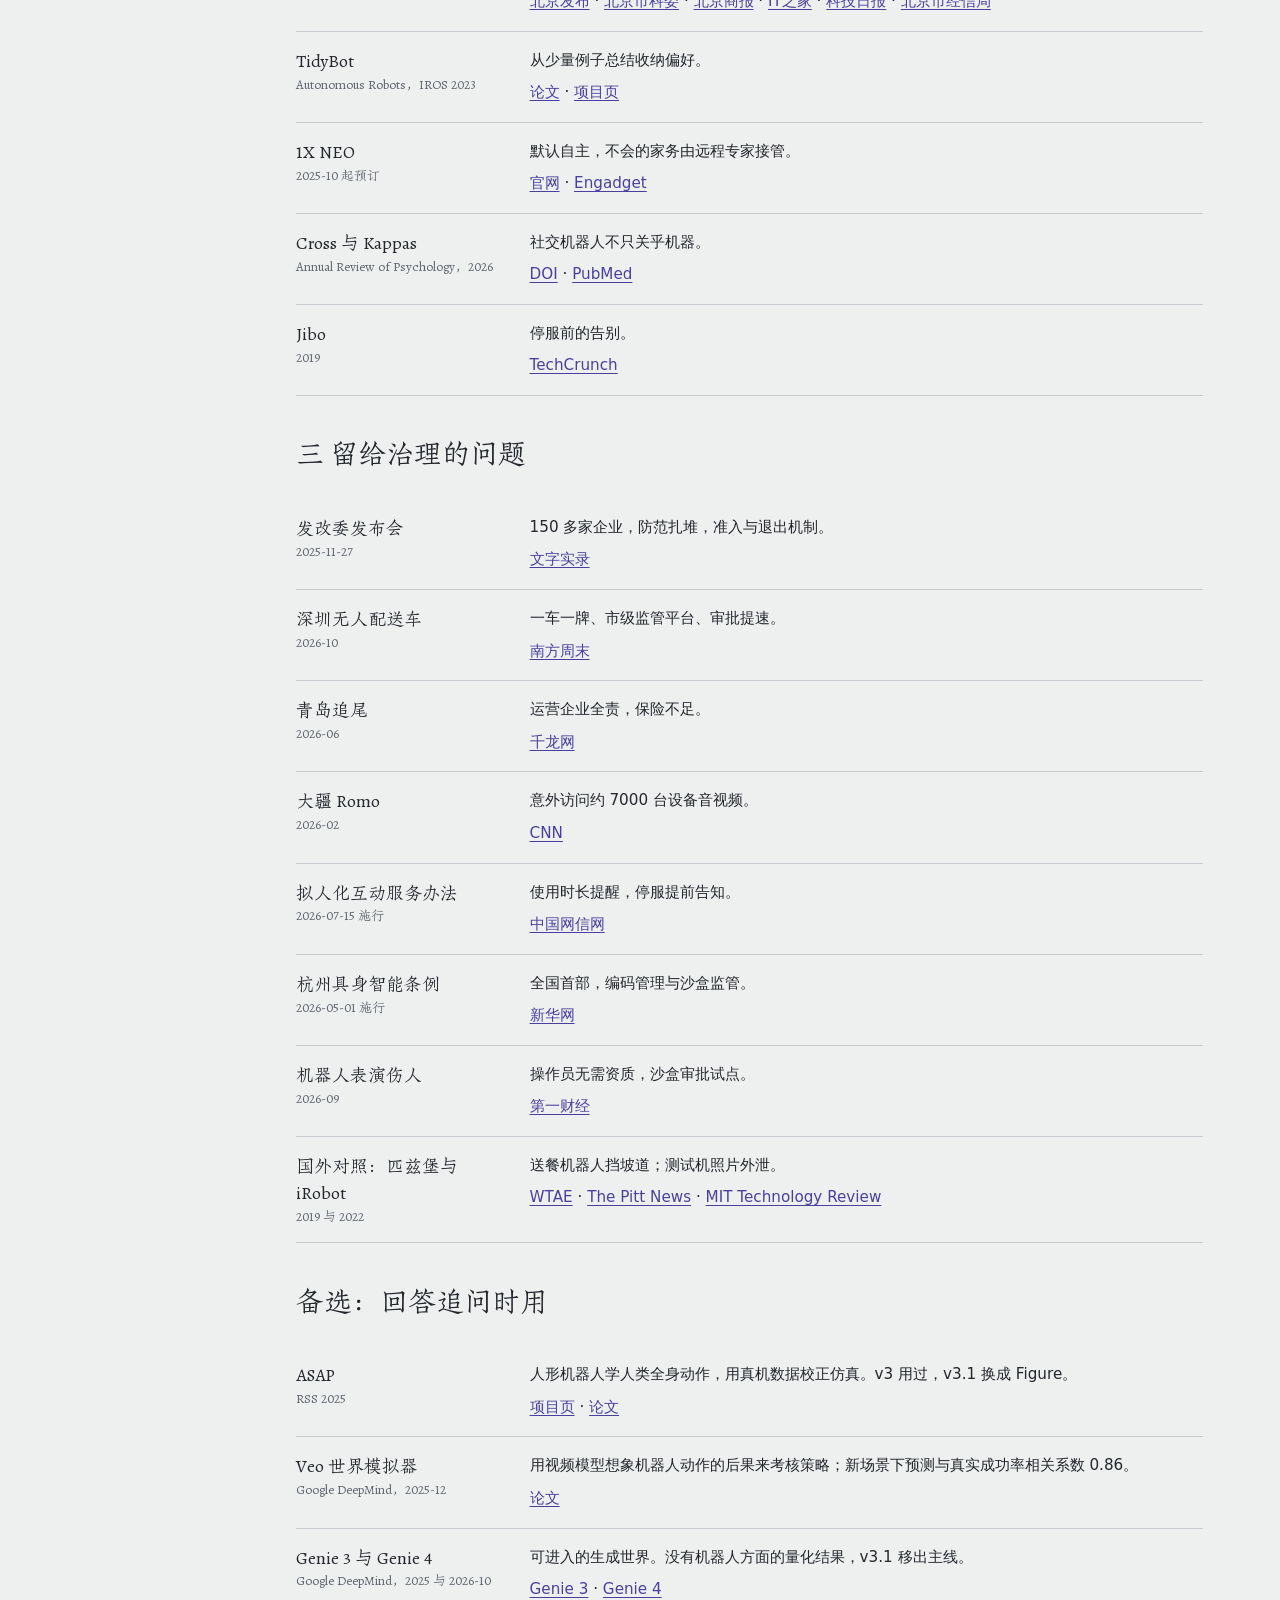
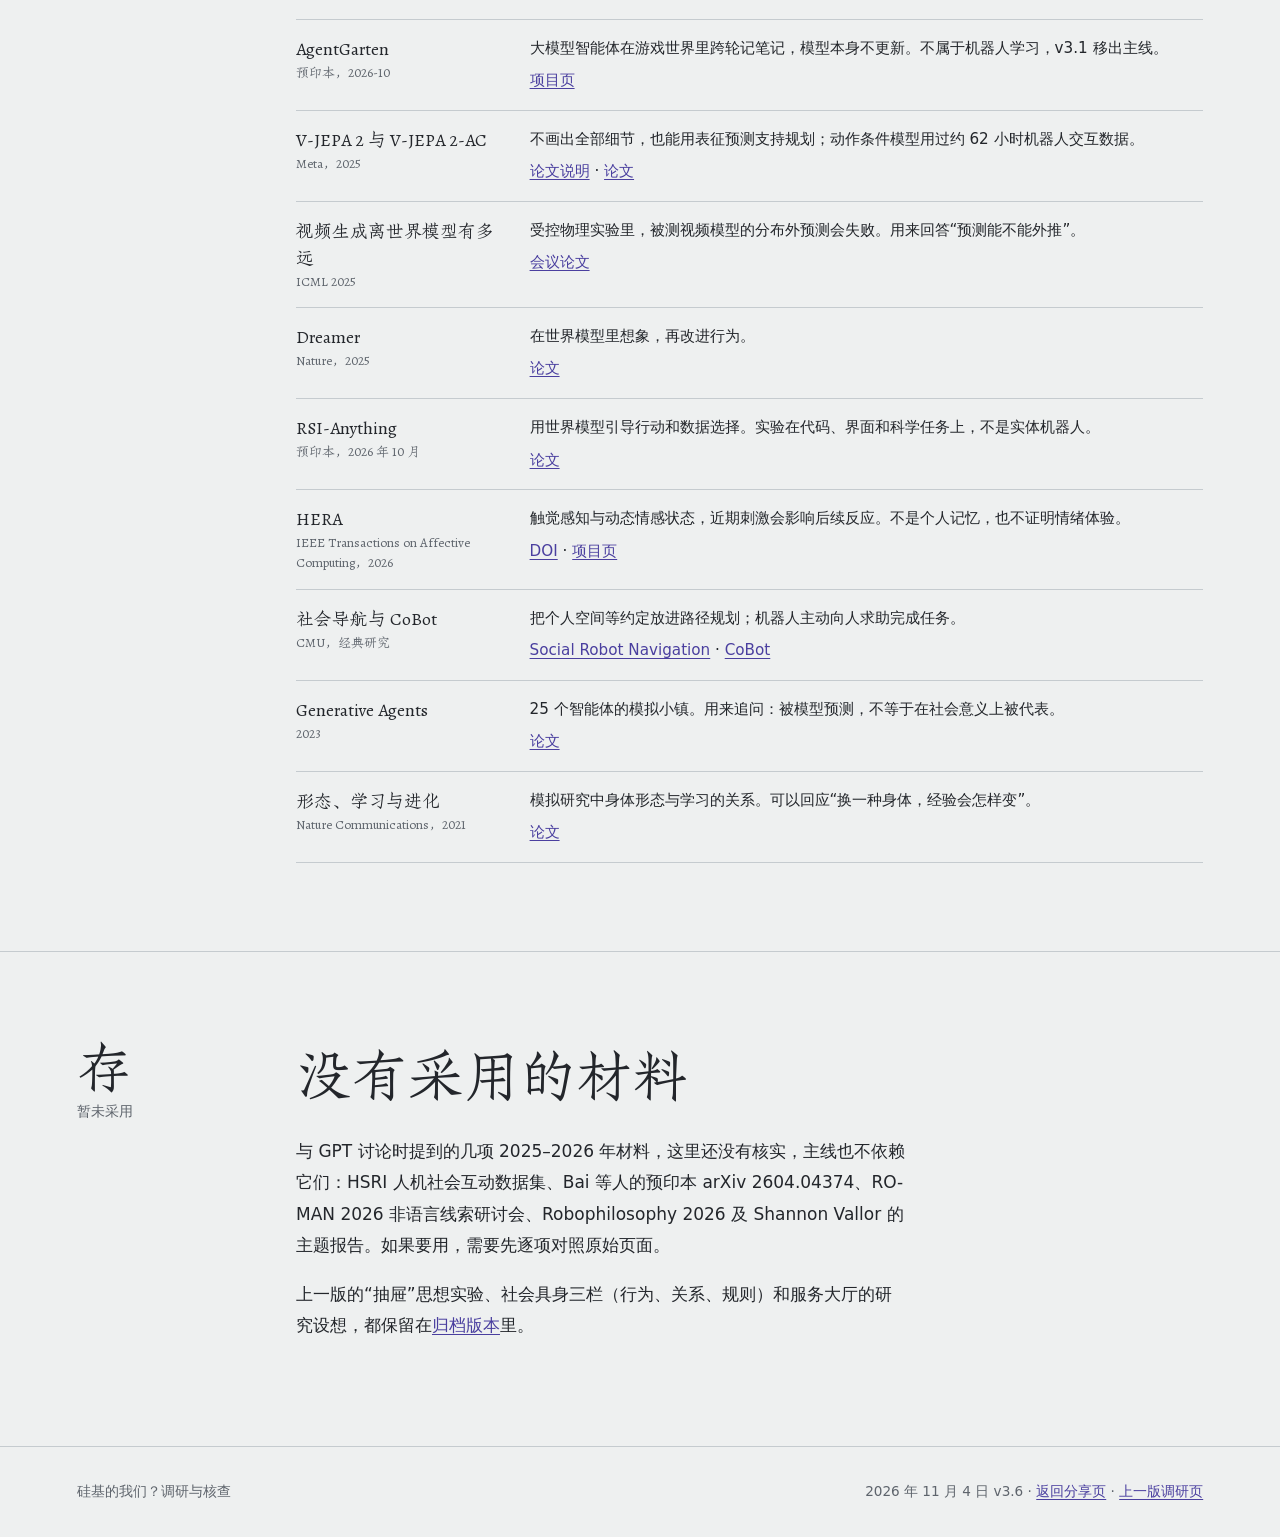
==== commit 308aaee5: "Oral-delivery review: opening asks one question, part one starts with emotion, AirSpark follows the " ====
--- a/research.html
+++ b/research.html
@@ -20,12 +20,12 @@
 <main>
 
 <section id="why" class="part" aria-labelledby="why-title">
-  <div class="rail"><span class="numeral" aria-hidden="true">据</span><span class="time">2026 年 11 月 4 日核查 · v3.5</span></div>
+  <div class="rail"><span class="numeral" aria-hidden="true">据</span><span class="time">2026 年 11 月 4 日核查 · v3.6</span></div>
   <div class="content">
     <h1 id="why-title" style="font-size:clamp(2.4rem,5vw,4rem);line-height:1.25;margin-bottom:1.6rem">调研与核查</h1>
     <p class="lead">这一页记录主线为什么这样安排，台上用到的事实查到了哪一步，以及哪些话需要收着讲。</p>
     <h2 style="font-size:1.8rem;margin:3rem 0 1rem">明线和暗线</h2>
-    <p><b>明线</b>是具体的：机器人怎样向人学习（动作、知识、情绪，再自己练），走进社会时卡在哪两道坎（身体撑不住、读不懂人），留下哪些治理问题。</p>
+    <p><b>明线</b>是具体的：机器人怎样向人学习（情绪、知识、动作，再自己练），走进社会时卡在哪两道坎（身体撑不住、读不懂人），留下哪些治理问题。</p>
     <p><b>暗线</b>是讲者的哲学理解：DNA 传下身体，文化传下知识，现在人把经验直接写进硅基的身体，这是一种新的传承。暗线不单独成章，只在开场提出、每段结尾点一句、结尾展开。</p>
     <h2 style="font-size:1.8rem;margin:3rem 0 1rem">和 10 月 16 日版相比</h2>
     <p>上一版是 53 分钟、六章，从自主行动一路讲到社会共处，前 25 分钟连续放了 8 段技术演示，到第 31 分钟才进入社会议题。这次总时长改为 45 分钟（主讲约 30 分钟），听众是政务学院的老师和同学，所以做了三处调整：</p>
@@ -70,6 +70,16 @@
       <li>半马核实并更正：2025 年是 20 支队伍、6 支完赛、冠军 2:40:42（新华网）；2026 年百余支队伍、47 支完赛，冠军自主导航 50:26，快于人类纪录 57:20（澎湃新闻、新京报）。删去来自二手汇总的“21 台”“300 多台”“离终点 200 米摔倒”。</li>
       <li>坎二补国内例子：长隆飞船乐园 300 多台智元机器人，现场约每 3 台配 1 名员工；游客最爱的是猜拳、三子棋（澎湃新闻 2026-10-13）。</li>
       <li>治理：把杭州“沙盒监管”和“模拟世界里先演练”接起来。结尾回收时点到 RAPID Hand。时间表按实际讲稿调整为 0–3、3–11、11–18、18–27、27–30、30–32、交流 32–45。</li>
+    </ul>
+    <h2 style="font-size:1.8rem;margin:3rem 0 1rem">v3.6 的调整：按台上实际怎么说再梳理一遍</h2>
+    <ul class="prose">
+      <li>开场“这个笑容，是从哪里学来的？”只做一件事：问出问题，给一句短答案“看人学来的”，再留下“它身上有多少是我们”。删掉 v3.5 给“笑、口型、聊天、递一杯水”标情绪、知识、动作的做法：那是为了预告结构硬套维度，脸本来就不会递水。现在只列三样平行的事实：笑（看人的表情）、对口型（看人说话唱歌）、聊天（读人写下的文字）。</li>
+      <li>第一段顺序改为学情绪 → 学知识 → 学动作 → 接起来。学情绪紧接开场，直接回答那个笑容；讲完用“这张脸只会笑、会说话，要真帮人收拾桌子还得学两样”过渡到知识和动作。三栏总览删掉（路线、分段已经说了两次“三样”），大脑在学知识处引出，小脑在学动作处引出，接起来时合在一起；第一段的伏笔挪到接起来之后。</li>
+      <li>第二段：AirSpark 挪到模拟学院之后，顺序变成造世界 → 我们造的世界 → 在世界里怎么练 → 回到真机，不再从真机倒回模拟世界。</li>
+      <li>PPT 页面去掉讲者自用的内容：举手人数空格、各段时间、视频编号；路线页不预告自己的工作；暗线竖线保留，但不写“伏笔”二字。网页保留“伏笔”标注，方便读者看出暗线。</li>
+      <li>更正：人类男子半马世界纪录是 56 分 42 秒（基普利莫，2025 年 2 月巴塞罗那），v3.5 写的 57 分 20 秒来自部分媒体的错误说法。补充 2026 年半马现场：去年冠军天工 Ultra 冲线后系统紊乱扎进草丛，宇树 H1 跑完倒地被担架抬走，冠军“闪电”靠液冷给电机降温（<a href="https://www.cls.cn/detail/2348447" target="_blank" rel="noopener noreferrer">《科创板日报》，2026-04-19</a>）。参赛总数各家说法不一（新京报“超百支”，科创板日报“300 余支”），不再报总数。</li>
+      <li>口型论文：哥大新闻稿没有给这张脸起名，改说“同一团队的机器人脸”。100 米 8 秒 64 补上新华网来源（2026-08-26）。</li>
+      <li>和 PPT v2026.11.04.5（28 页）、演讲稿 v2026.11.04.5 逐页对应。</li>
     </ul>
     <p class="speaker">上一版的完整页面保存在<a href="archive/2026-10-16/index.html">归档</a>，调研页也在<a href="archive/2026-10-16/research.html">同一处</a>。</p>
   </div>
@@ -253,7 +263,7 @@
 
 <footer>
   <p>硅基的我们？调研与核查</p>
-  <p>2026 年 11 月 4 日 v3.5 · <a href="index.html">返回分享页</a> · <a href="archive/2026-10-16/research.html">上一版调研页</a></p>
+  <p>2026 年 11 月 4 日 v3.6 · <a href="index.html">返回分享页</a> · <a href="archive/2026-10-16/research.html">上一版调研页</a></p>
 </footer>
 </body>
 </html>
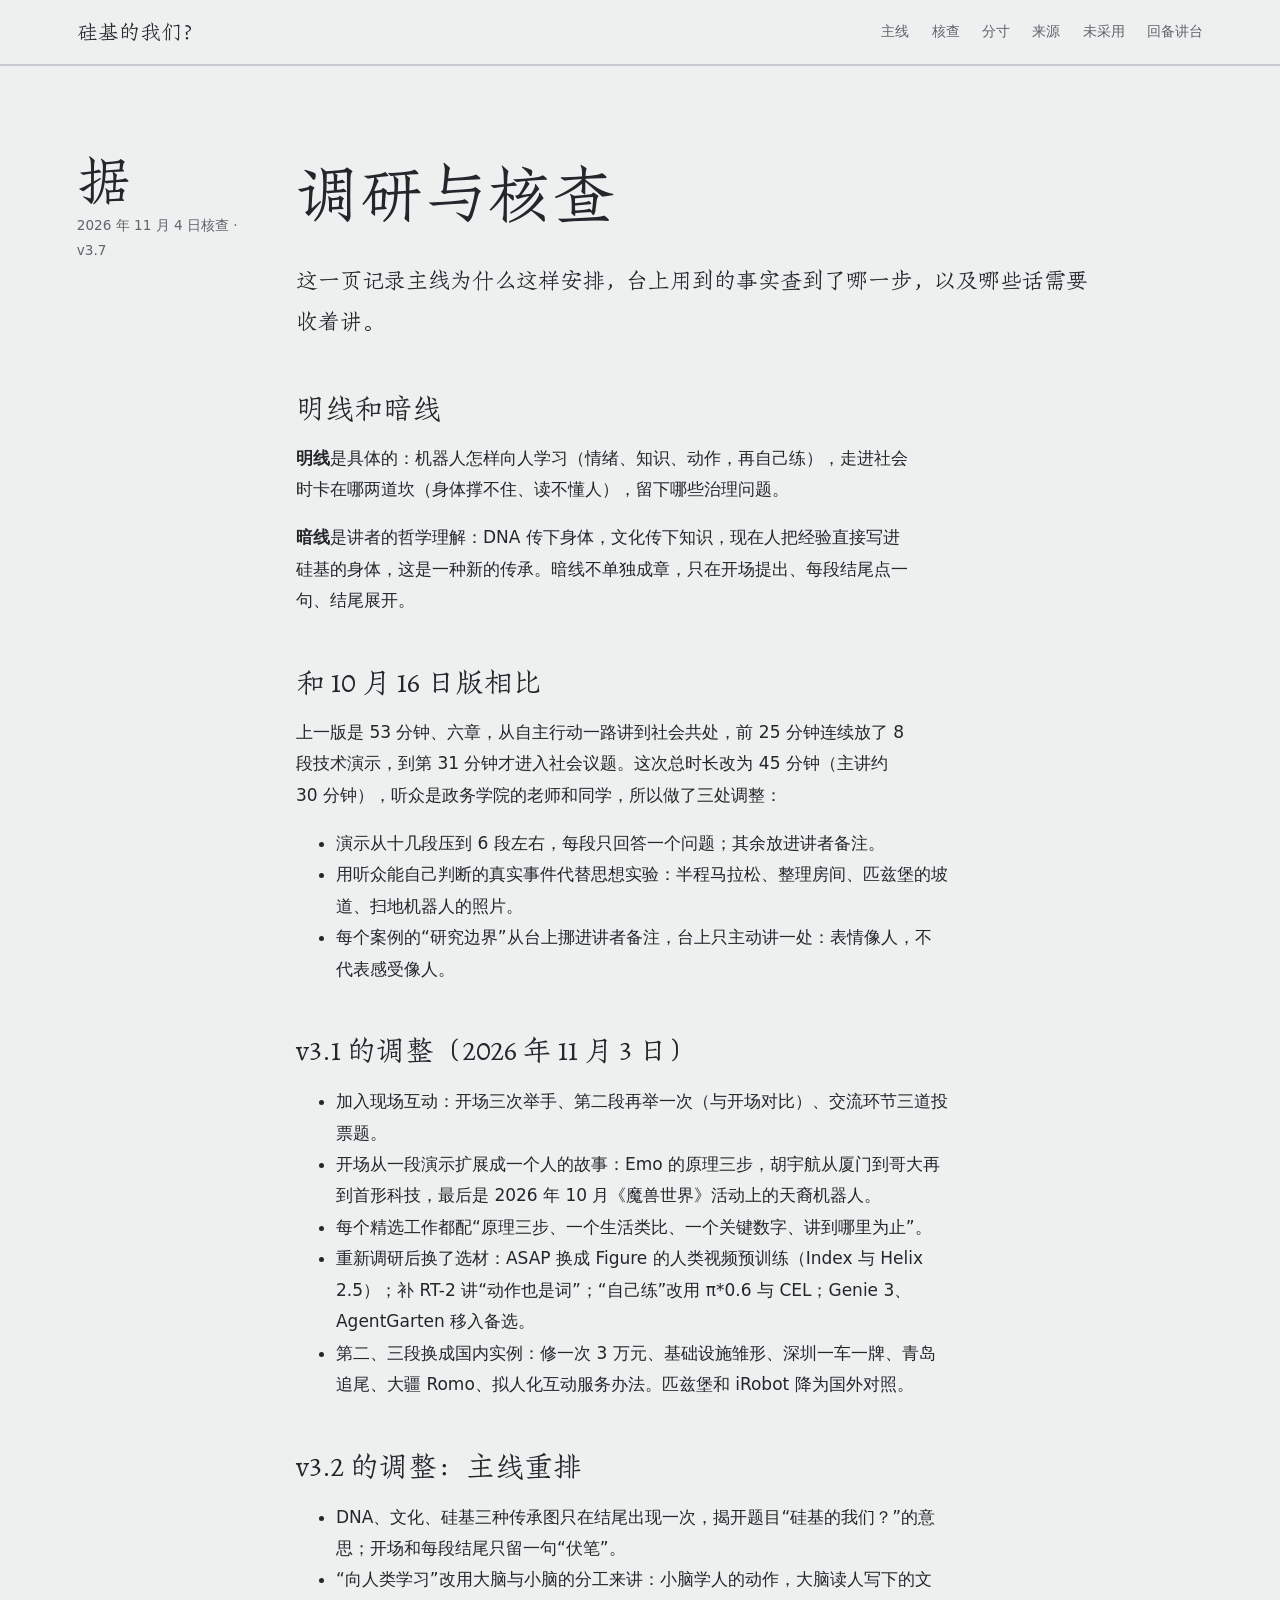
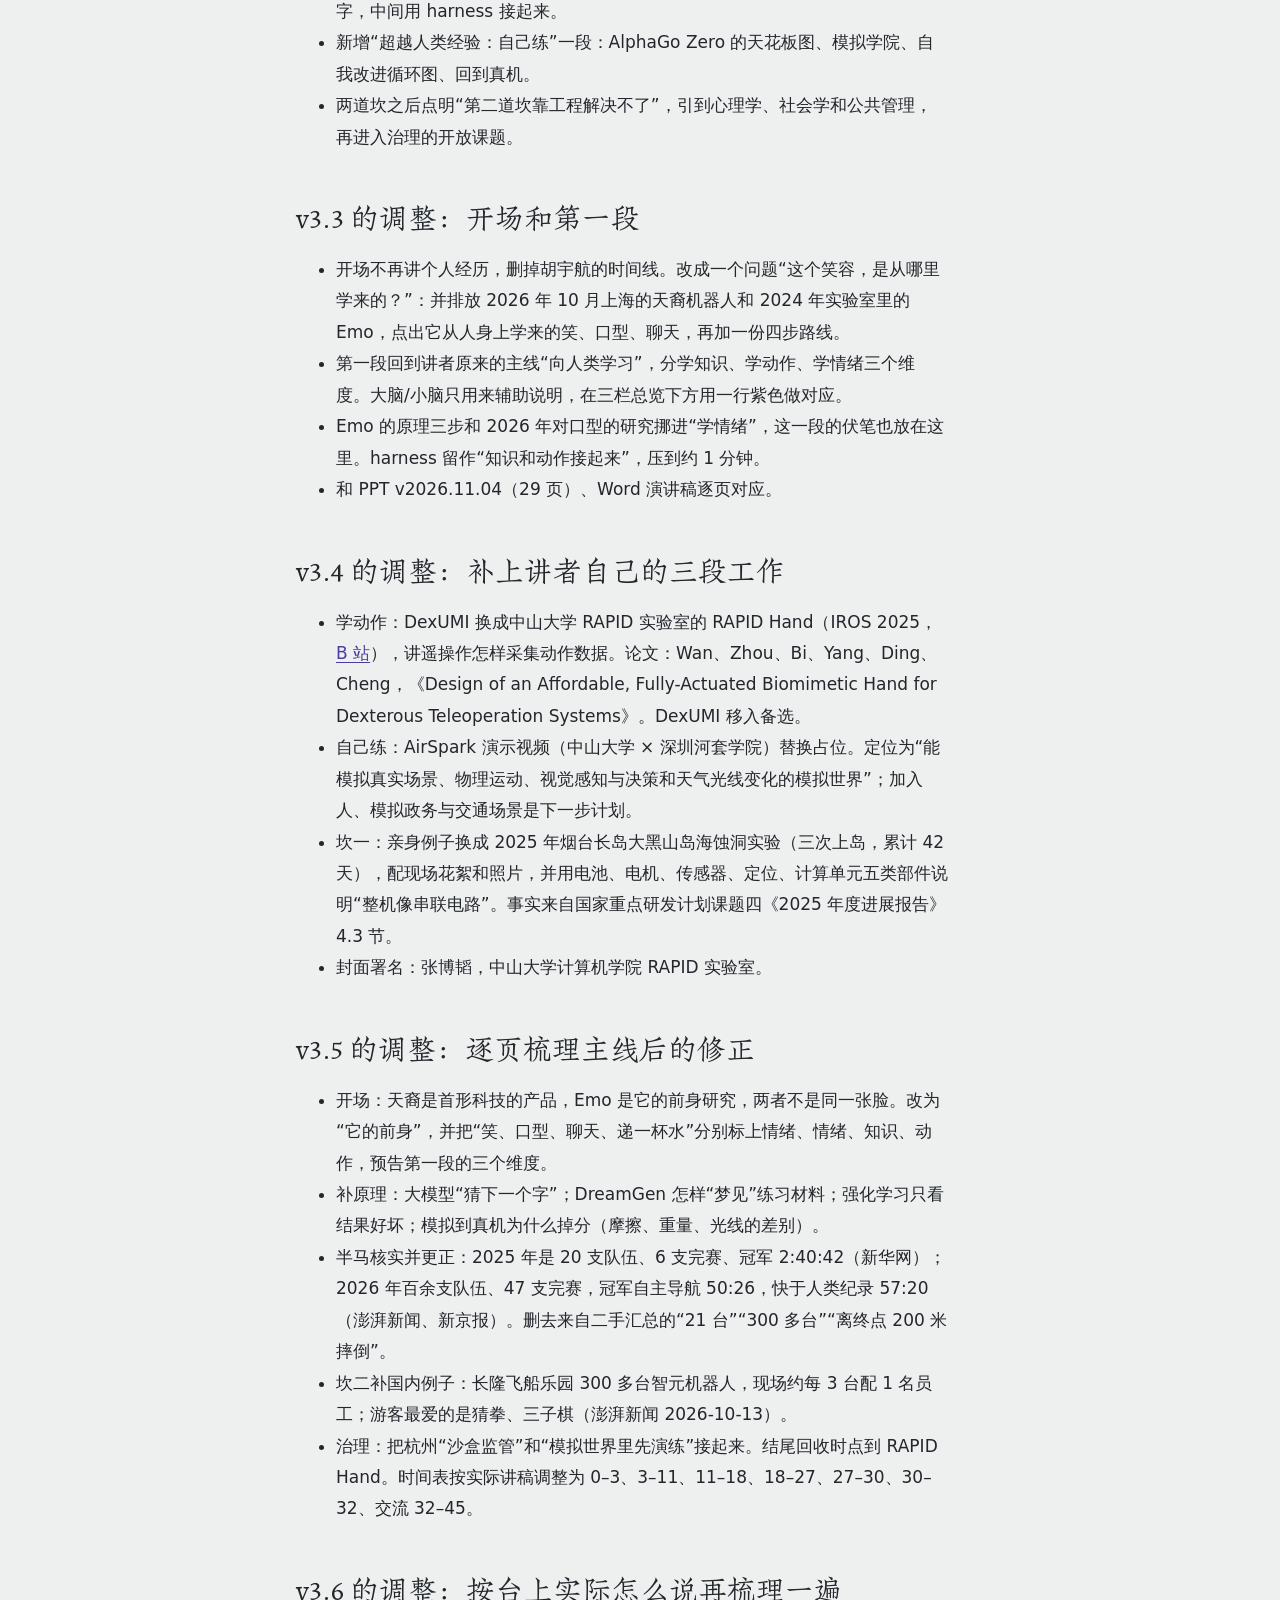
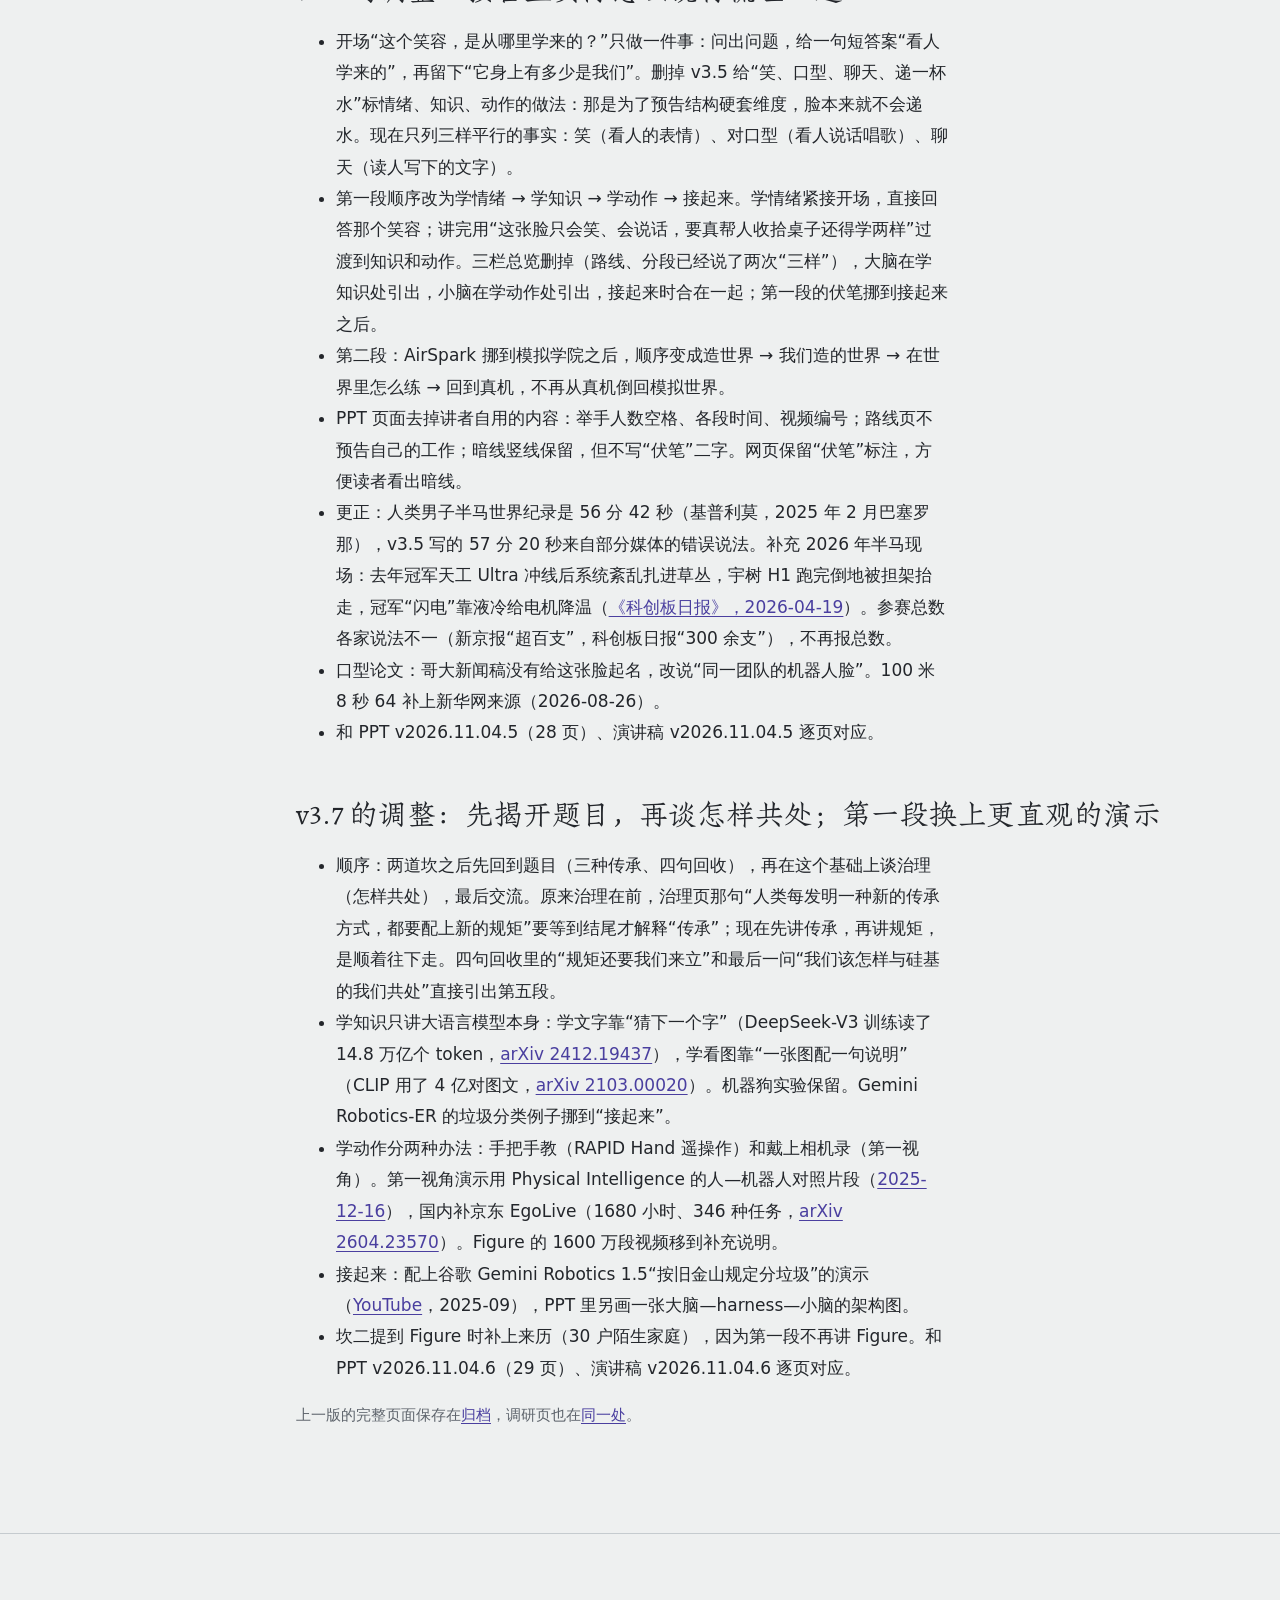
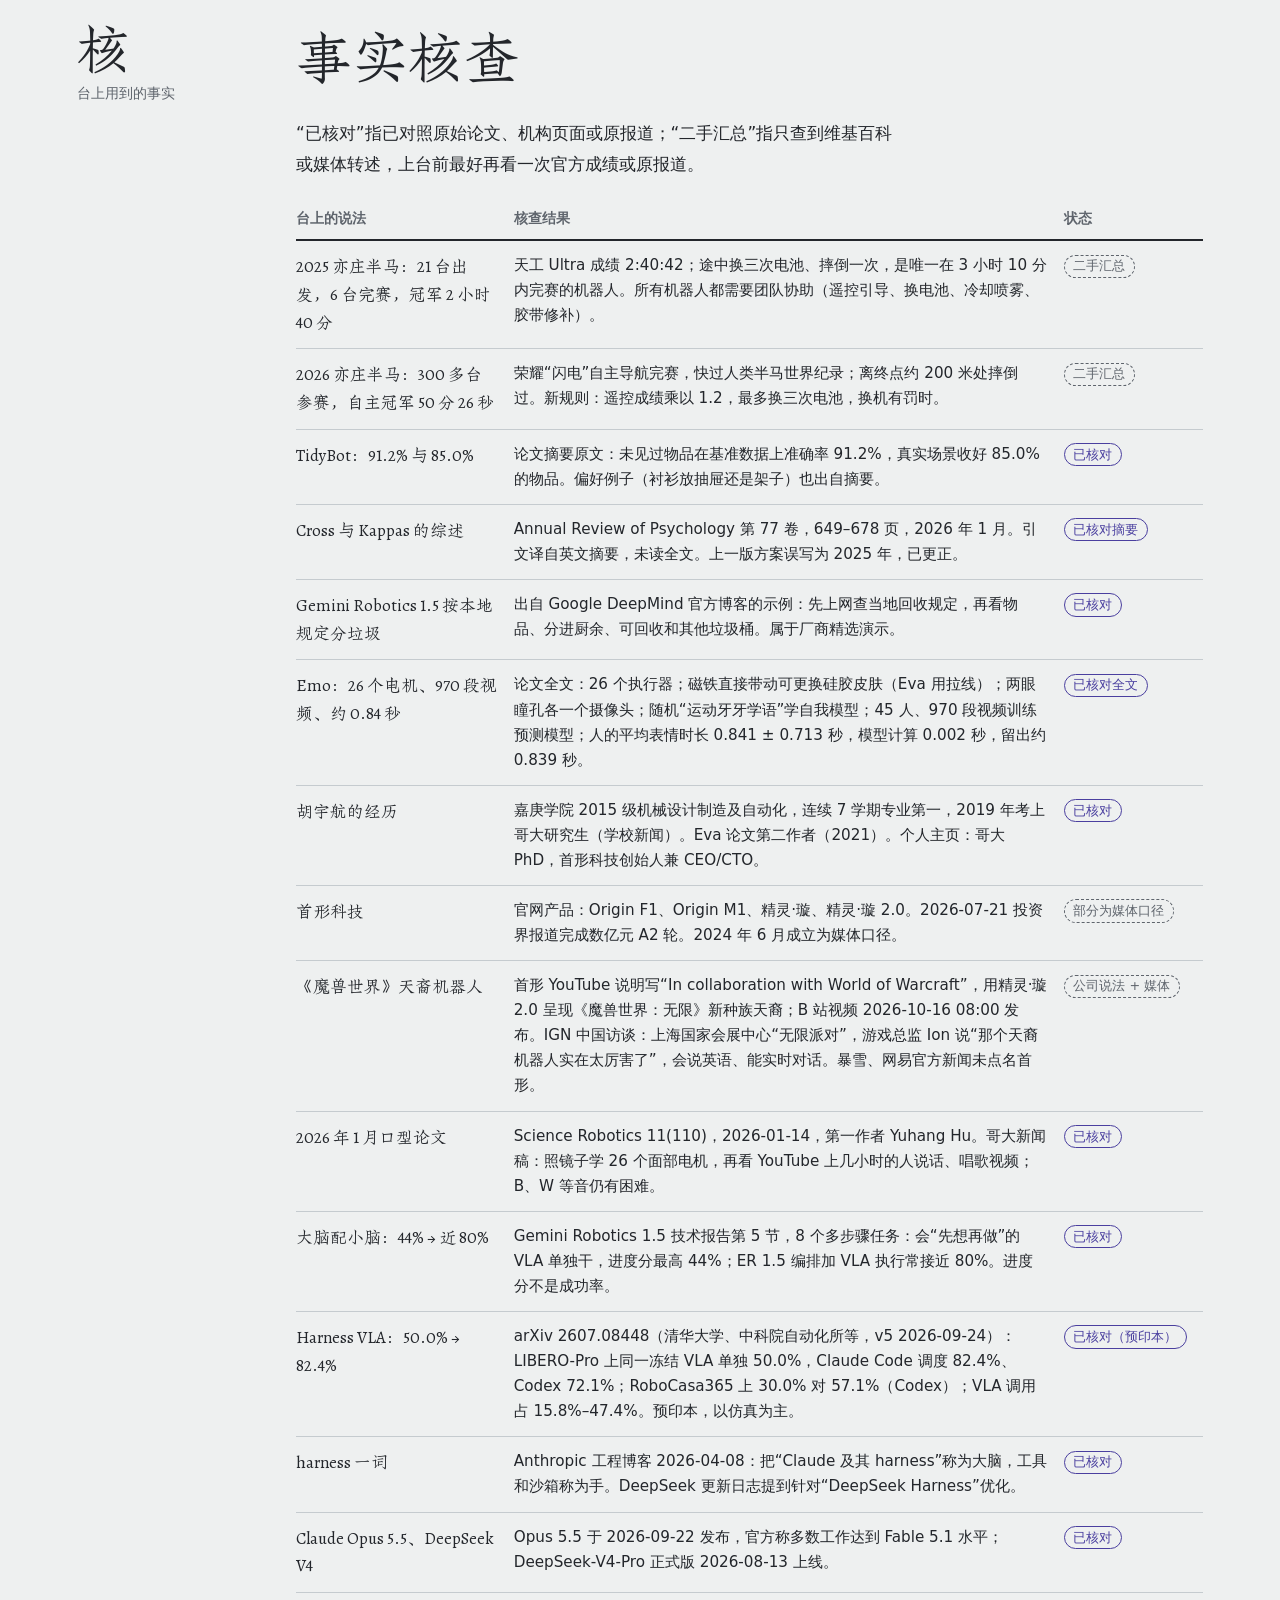
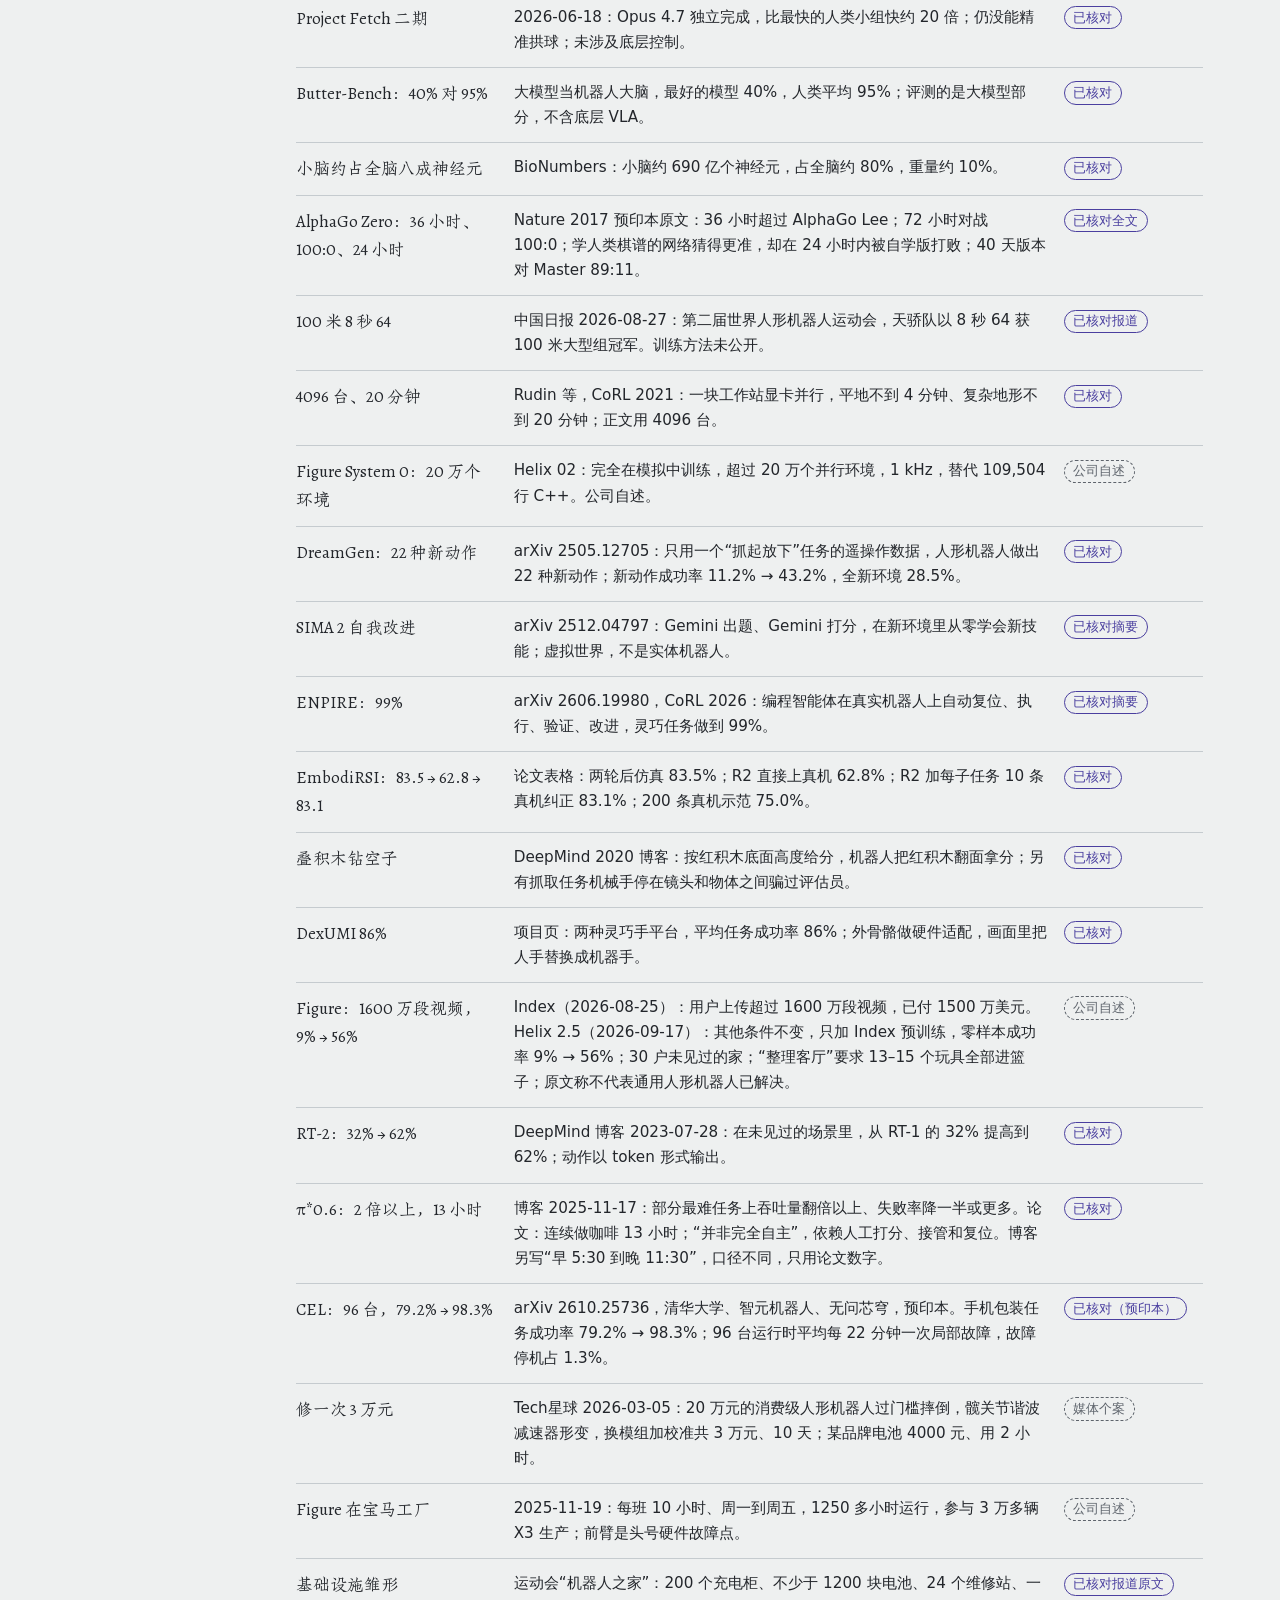
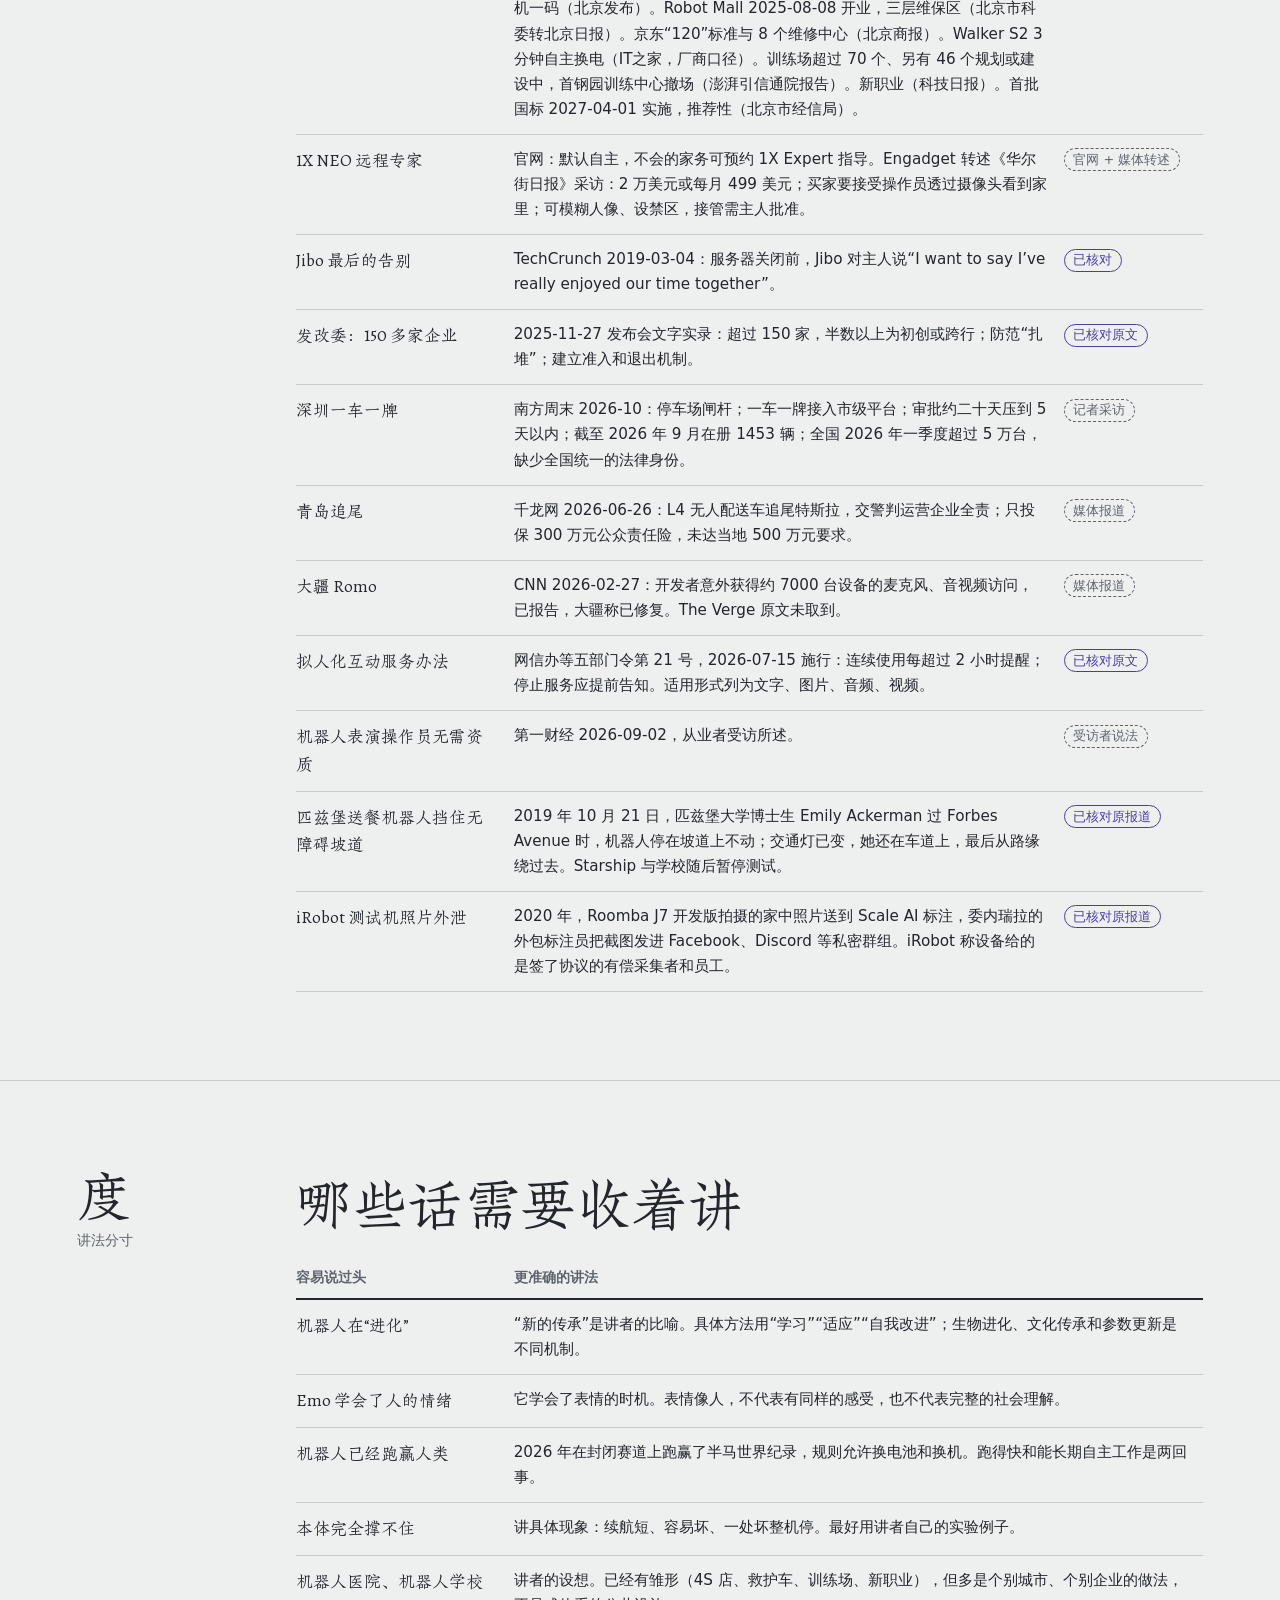
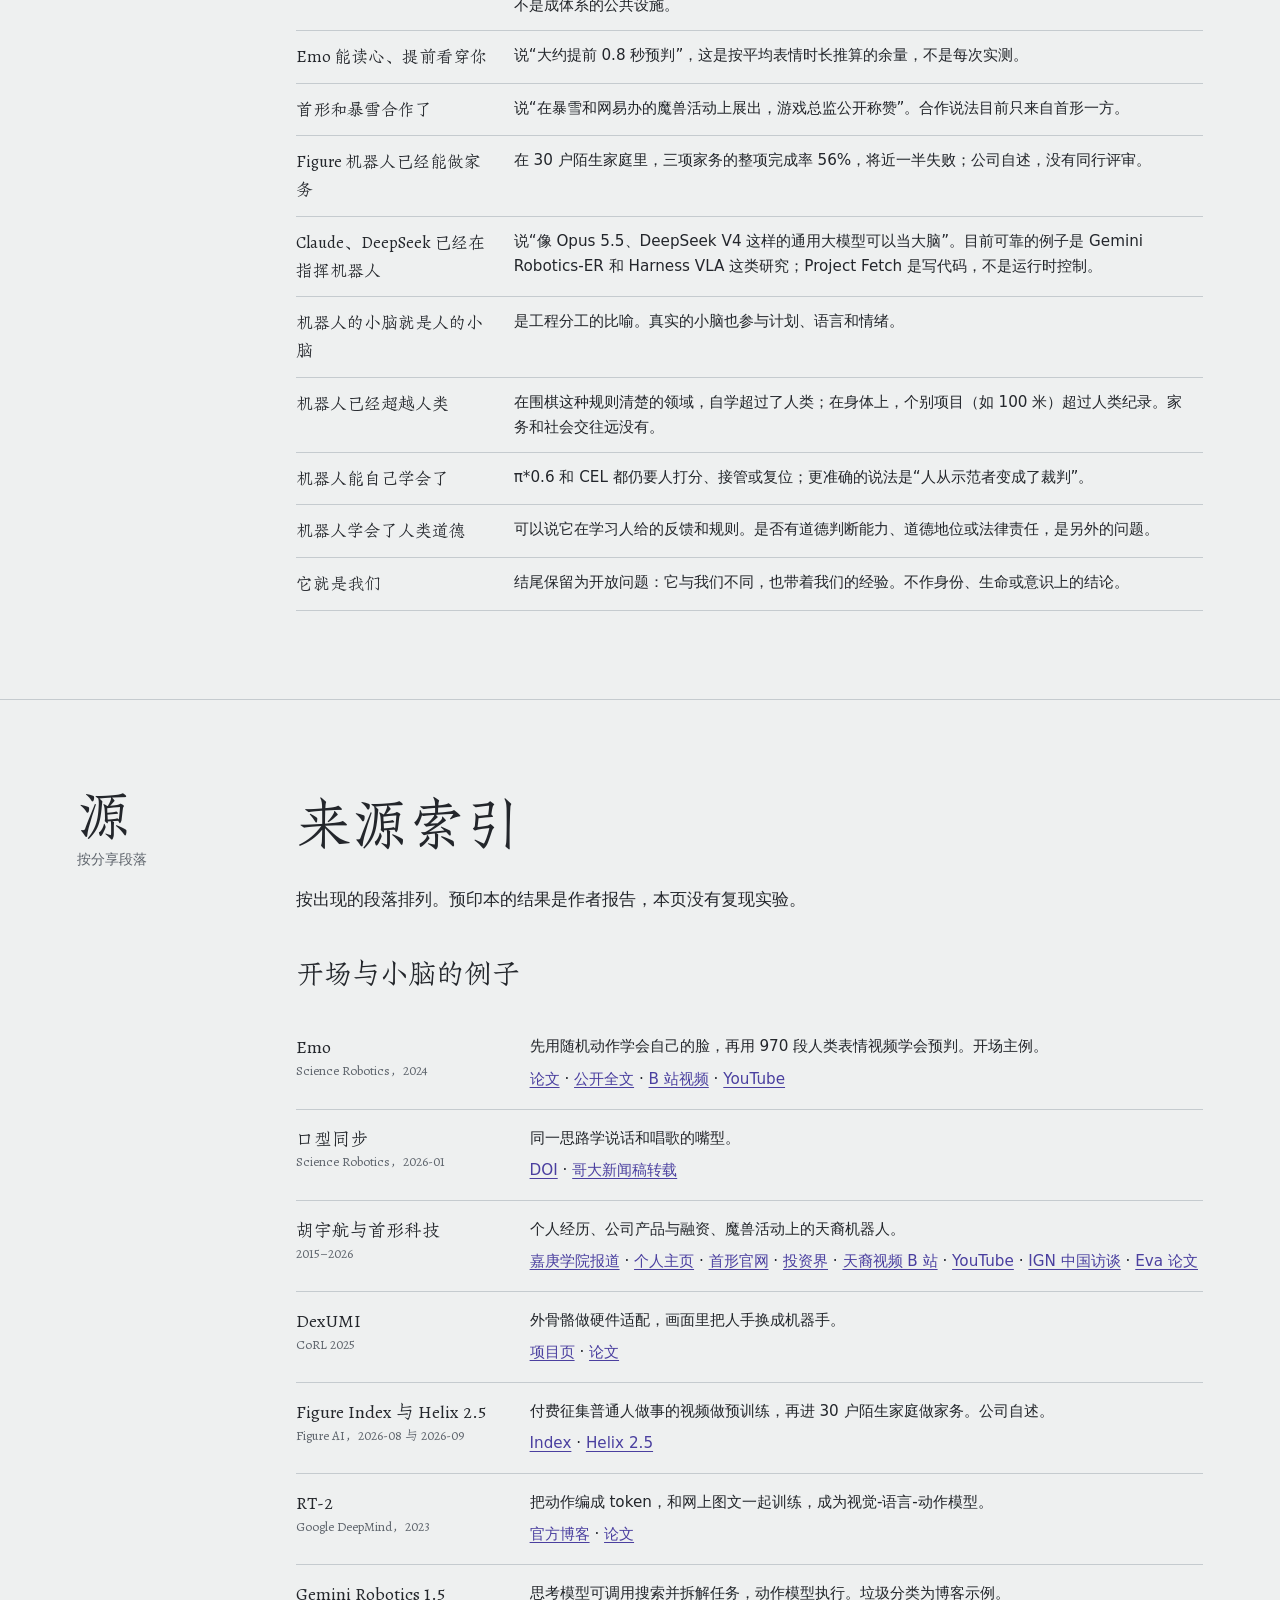
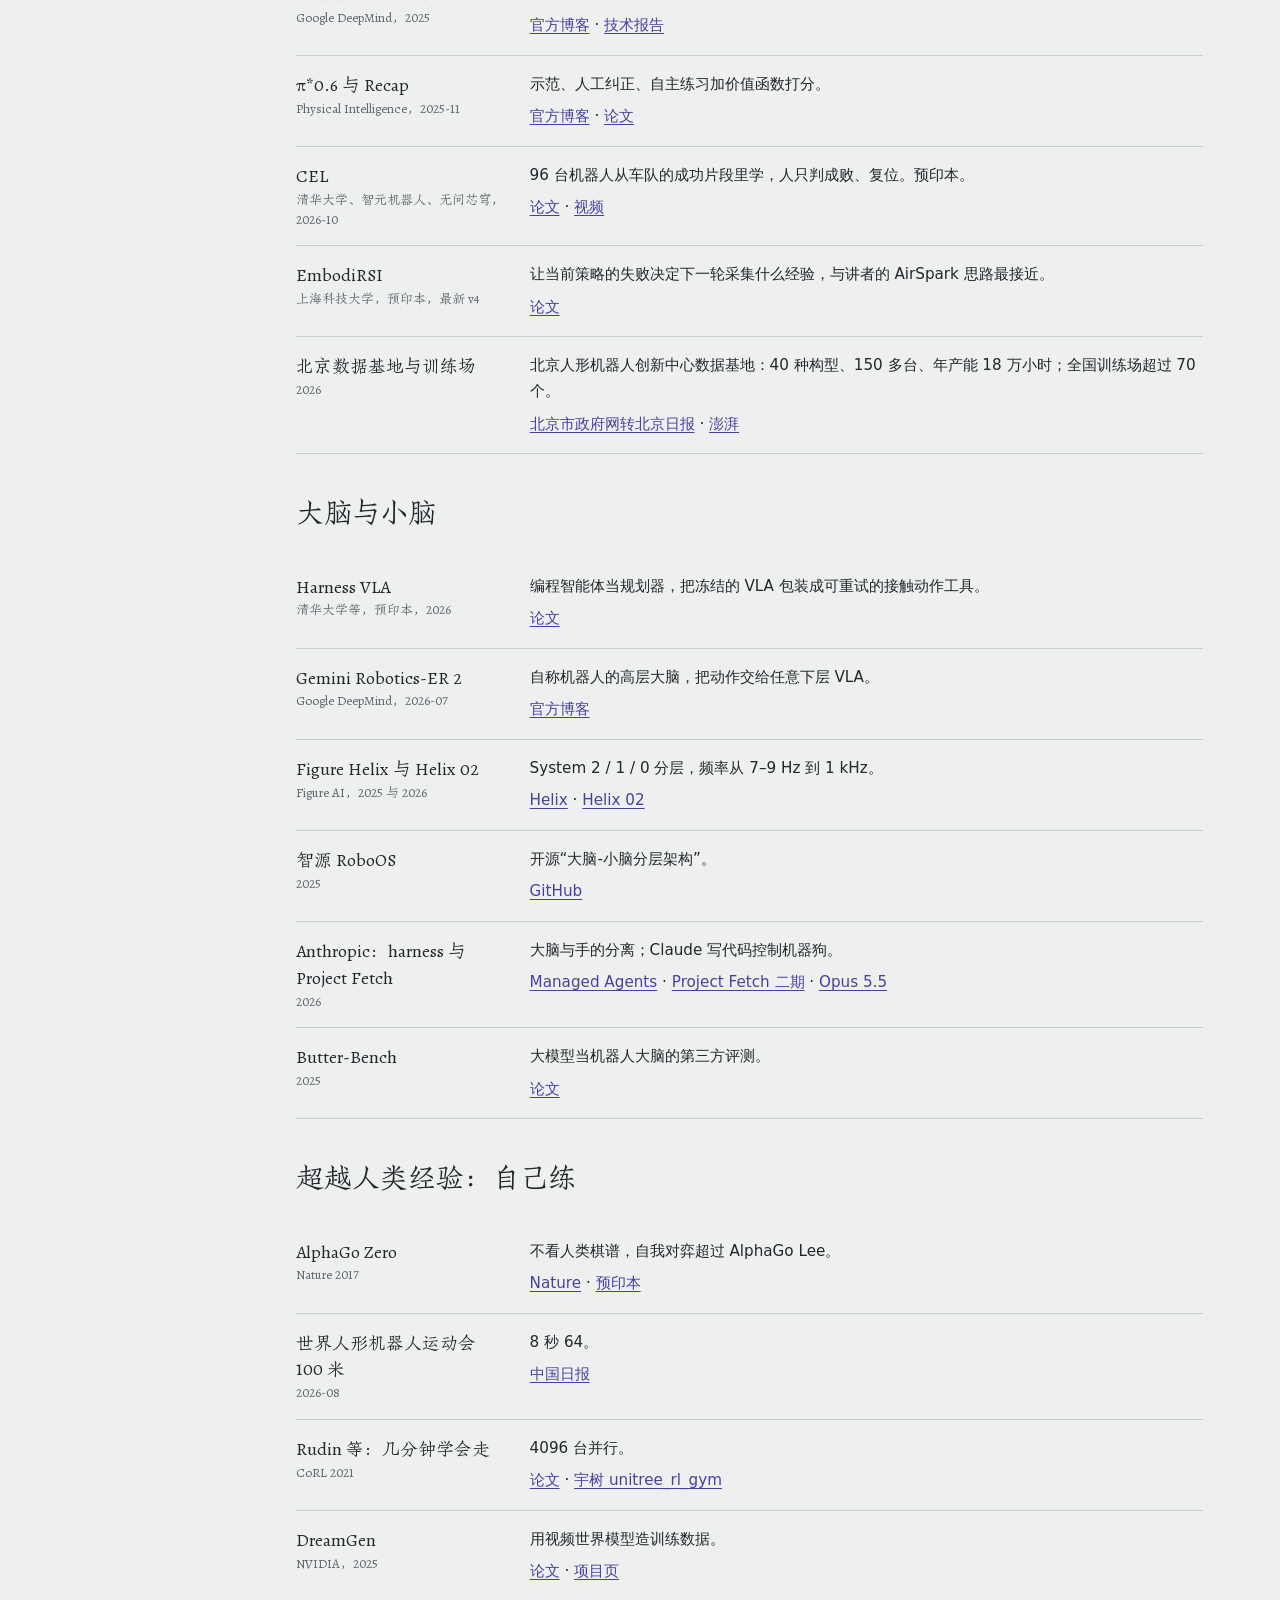
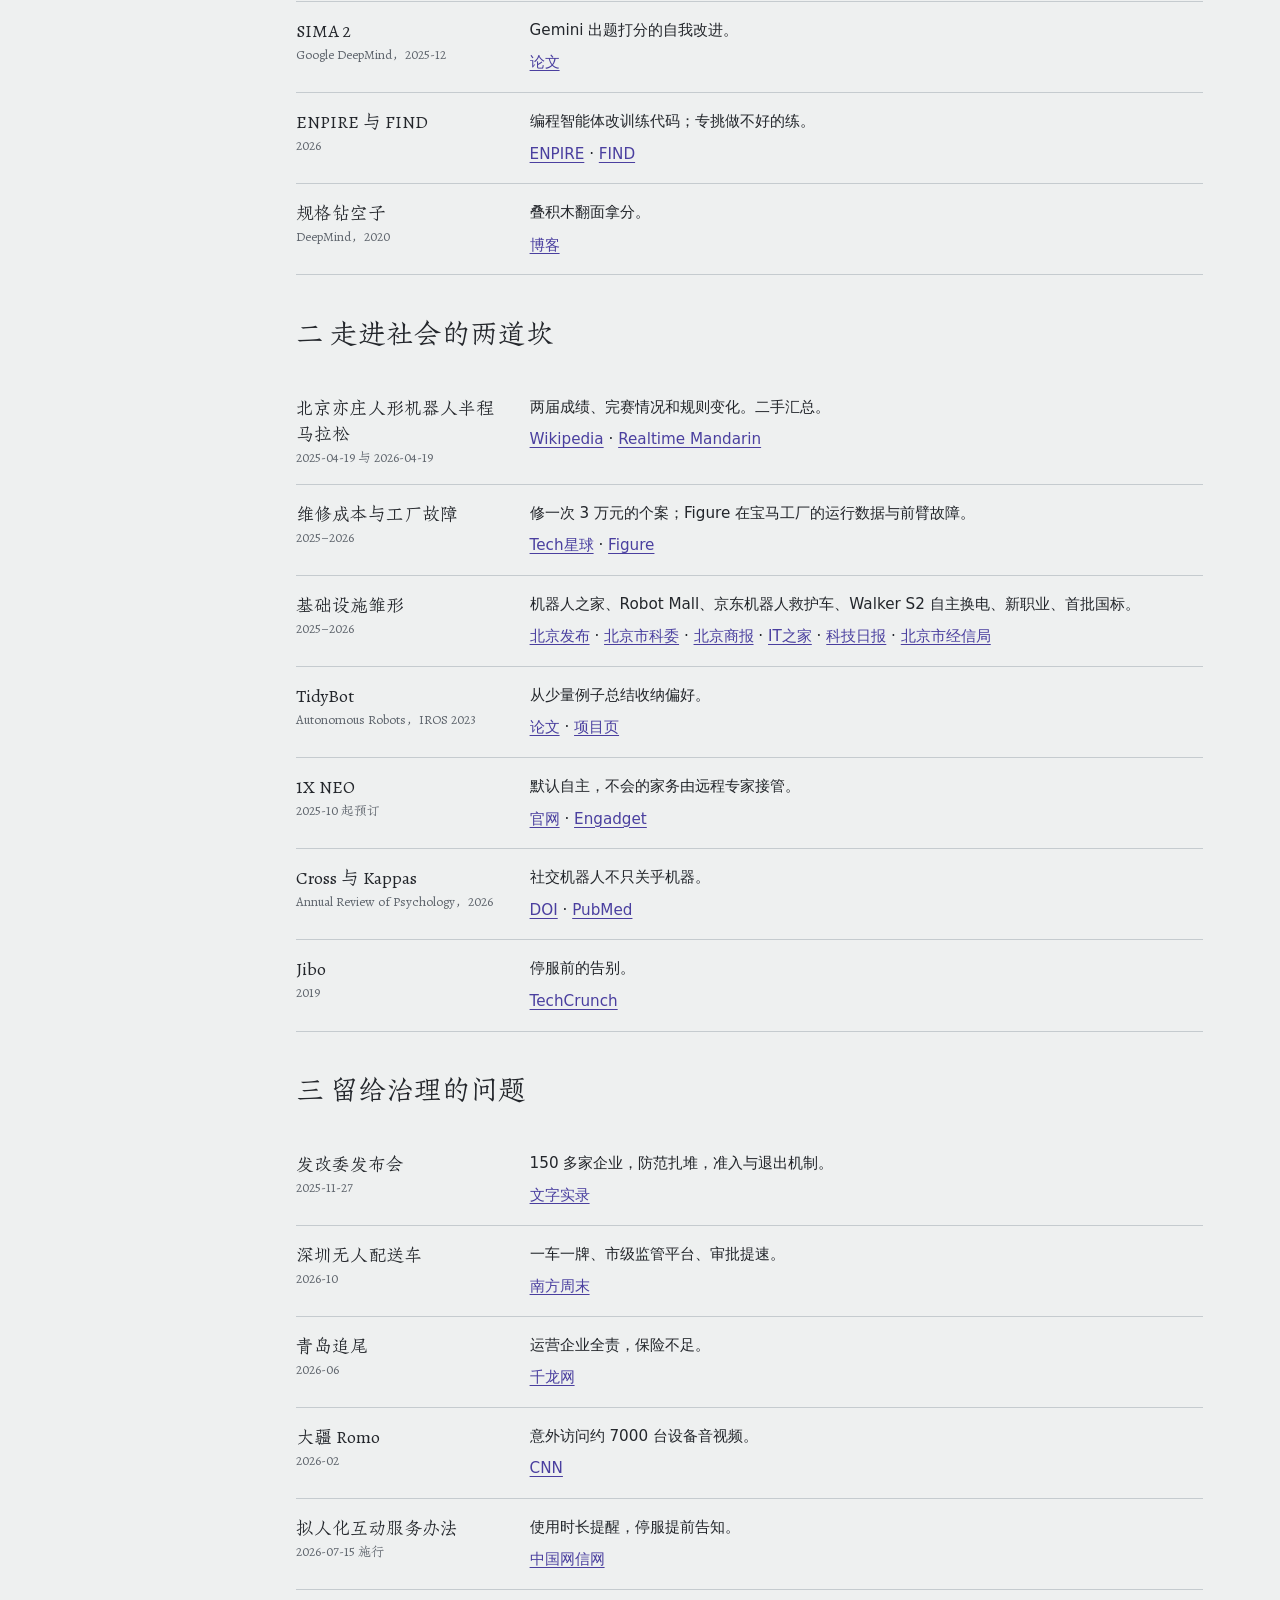
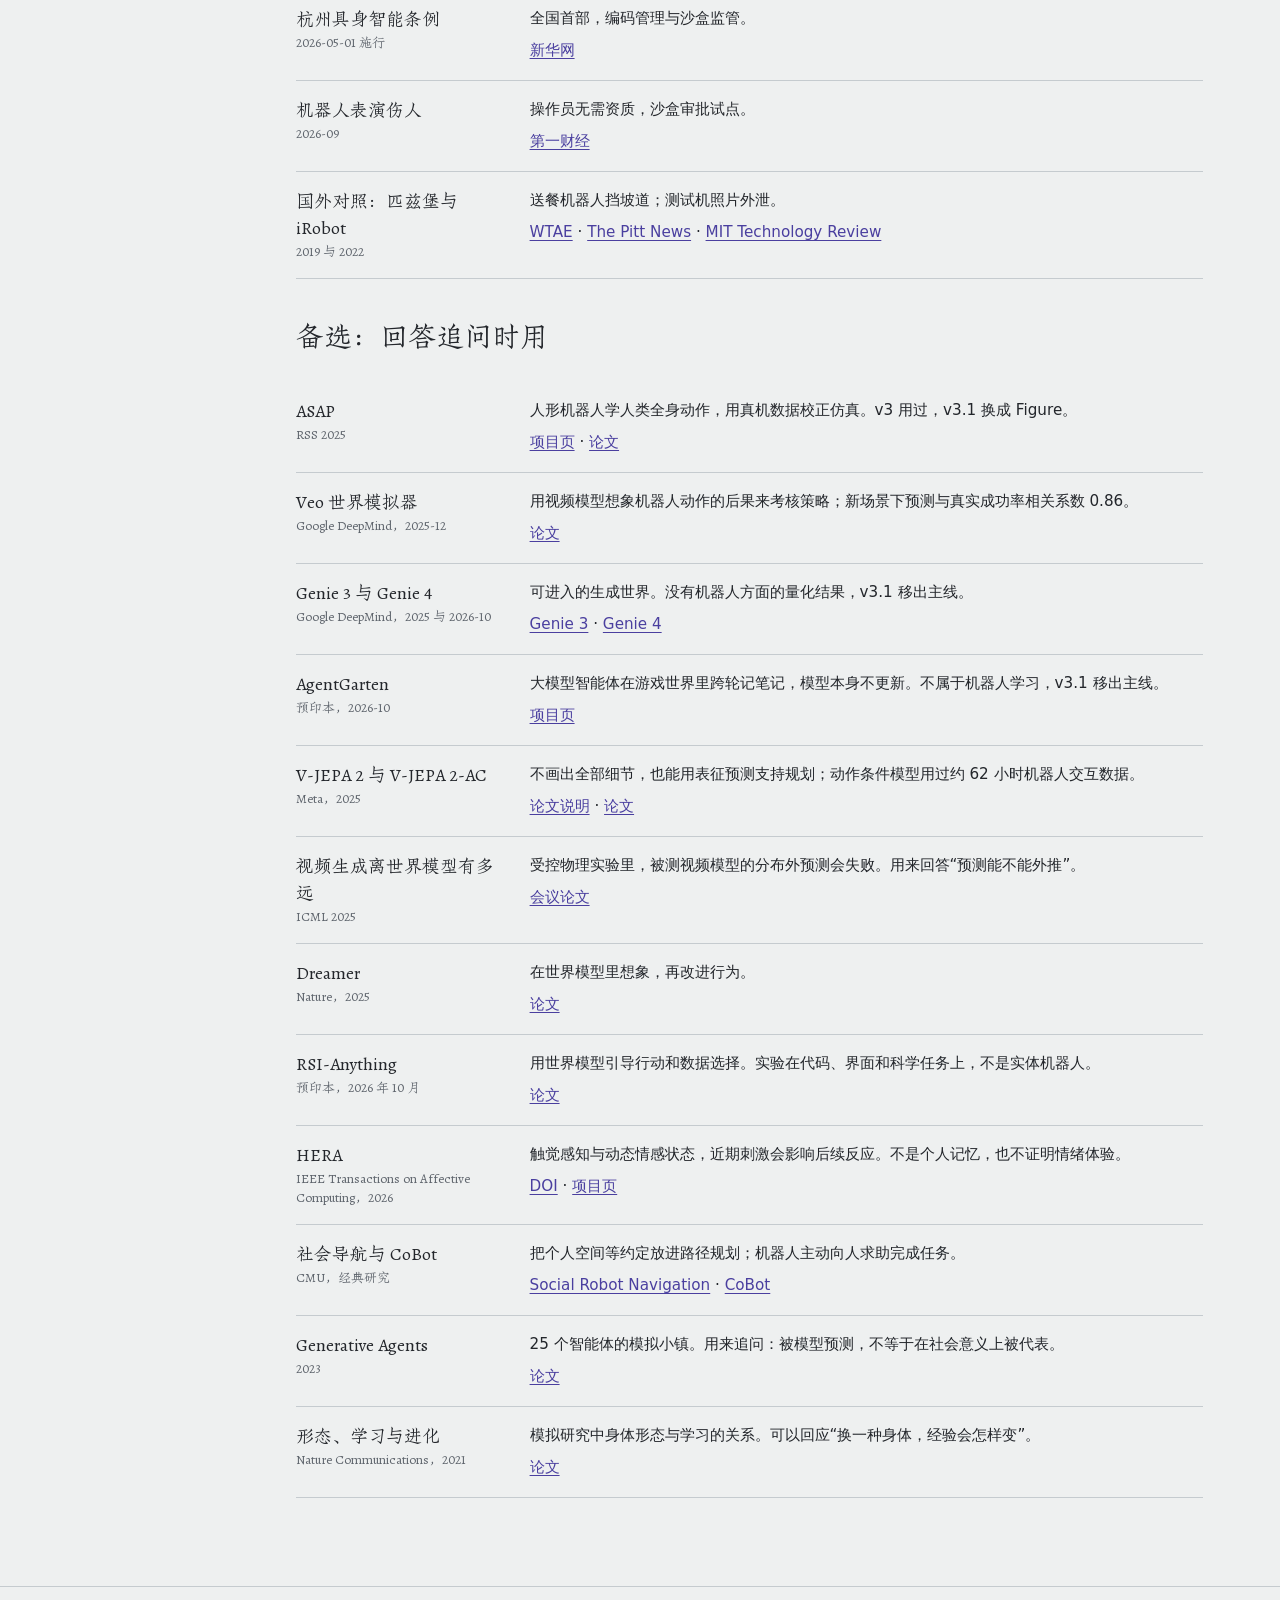
==== commit 22cf4bb4: "Reveal the title before governance; part one demos: LLM basics, egocentric human video, Gemini brain" ====
--- a/research.html
+++ b/research.html
@@ -20,7 +20,7 @@
 <main>
 
 <section id="why" class="part" aria-labelledby="why-title">
-  <div class="rail"><span class="numeral" aria-hidden="true">据</span><span class="time">2026 年 11 月 4 日核查 · v3.6</span></div>
+  <div class="rail"><span class="numeral" aria-hidden="true">据</span><span class="time">2026 年 11 月 4 日核查 · v3.7</span></div>
   <div class="content">
     <h1 id="why-title" style="font-size:clamp(2.4rem,5vw,4rem);line-height:1.25;margin-bottom:1.6rem">调研与核查</h1>
     <p class="lead">这一页记录主线为什么这样安排，台上用到的事实查到了哪一步，以及哪些话需要收着讲。</p>
@@ -80,6 +80,14 @@
       <li>更正：人类男子半马世界纪录是 56 分 42 秒（基普利莫，2025 年 2 月巴塞罗那），v3.5 写的 57 分 20 秒来自部分媒体的错误说法。补充 2026 年半马现场：去年冠军天工 Ultra 冲线后系统紊乱扎进草丛，宇树 H1 跑完倒地被担架抬走，冠军“闪电”靠液冷给电机降温（<a href="https://www.cls.cn/detail/2348447" target="_blank" rel="noopener noreferrer">《科创板日报》，2026-04-19</a>）。参赛总数各家说法不一（新京报“超百支”，科创板日报“300 余支”），不再报总数。</li>
       <li>口型论文：哥大新闻稿没有给这张脸起名，改说“同一团队的机器人脸”。100 米 8 秒 64 补上新华网来源（2026-08-26）。</li>
       <li>和 PPT v2026.11.04.5（28 页）、演讲稿 v2026.11.04.5 逐页对应。</li>
+    </ul>
+    <h2 style="font-size:1.8rem;margin:3rem 0 1rem">v3.7 的调整：先揭开题目，再谈怎样共处；第一段换上更直观的演示</h2>
+    <ul class="prose">
+      <li>顺序：两道坎之后先回到题目（三种传承、四句回收），再在这个基础上谈治理（怎样共处），最后交流。原来治理在前，治理页那句“人类每发明一种新的传承方式，都要配上新的规矩”要等到结尾才解释“传承”；现在先讲传承，再讲规矩，是顺着往下走。四句回收里的“规矩还要我们来立”和最后一问“我们该怎样与硅基的我们共处”直接引出第五段。</li>
+      <li>学知识只讲大语言模型本身：学文字靠“猜下一个字”（DeepSeek-V3 训练读了 14.8 万亿个 token，<a href="https://arxiv.org/abs/2412.19437" target="_blank" rel="noopener noreferrer">arXiv 2412.19437</a>），学看图靠“一张图配一句说明”（CLIP 用了 4 亿对图文，<a href="https://arxiv.org/abs/2103.00020" target="_blank" rel="noopener noreferrer">arXiv 2103.00020</a>）。机器狗实验保留。Gemini Robotics-ER 的垃圾分类例子挪到“接起来”。</li>
+      <li>学动作分两种办法：手把手教（RAPID Hand 遥操作）和戴上相机录（第一视角）。第一视角演示用 Physical Intelligence 的人—机器人对照片段（<a href="https://www.pi.website/research/human_to_robot" target="_blank" rel="noopener noreferrer">2025-12-16</a>），国内补京东 EgoLive（1680 小时、346 种任务，<a href="https://arxiv.org/abs/2604.23570" target="_blank" rel="noopener noreferrer">arXiv 2604.23570</a>）。Figure 的 1600 万段视频移到补充说明。</li>
+      <li>接起来：配上谷歌 Gemini Robotics 1.5“按旧金山规定分垃圾”的演示（<a href="https://www.youtube.com/watch?v=AMRxbIO04kQ" target="_blank" rel="noopener noreferrer">YouTube</a>，2025-09），PPT 里另画一张大脑—harness—小脑的架构图。</li>
+      <li>坎二提到 Figure 时补上来历（30 户陌生家庭），因为第一段不再讲 Figure。和 PPT v2026.11.04.6（29 页）、演讲稿 v2026.11.04.6 逐页对应。</li>
     </ul>
     <p class="speaker">上一版的完整页面保存在<a href="archive/2026-10-16/index.html">归档</a>，调研页也在<a href="archive/2026-10-16/research.html">同一处</a>。</p>
   </div>
@@ -263,7 +271,7 @@
 
 <footer>
   <p>硅基的我们？调研与核查</p>
-  <p>2026 年 11 月 4 日 v3.6 · <a href="index.html">返回分享页</a> · <a href="archive/2026-10-16/research.html">上一版调研页</a></p>
+  <p>2026 年 11 月 4 日 v3.7 · <a href="index.html">返回分享页</a> · <a href="archive/2026-10-16/research.html">上一版调研页</a></p>
 </footer>
 </body>
 </html>
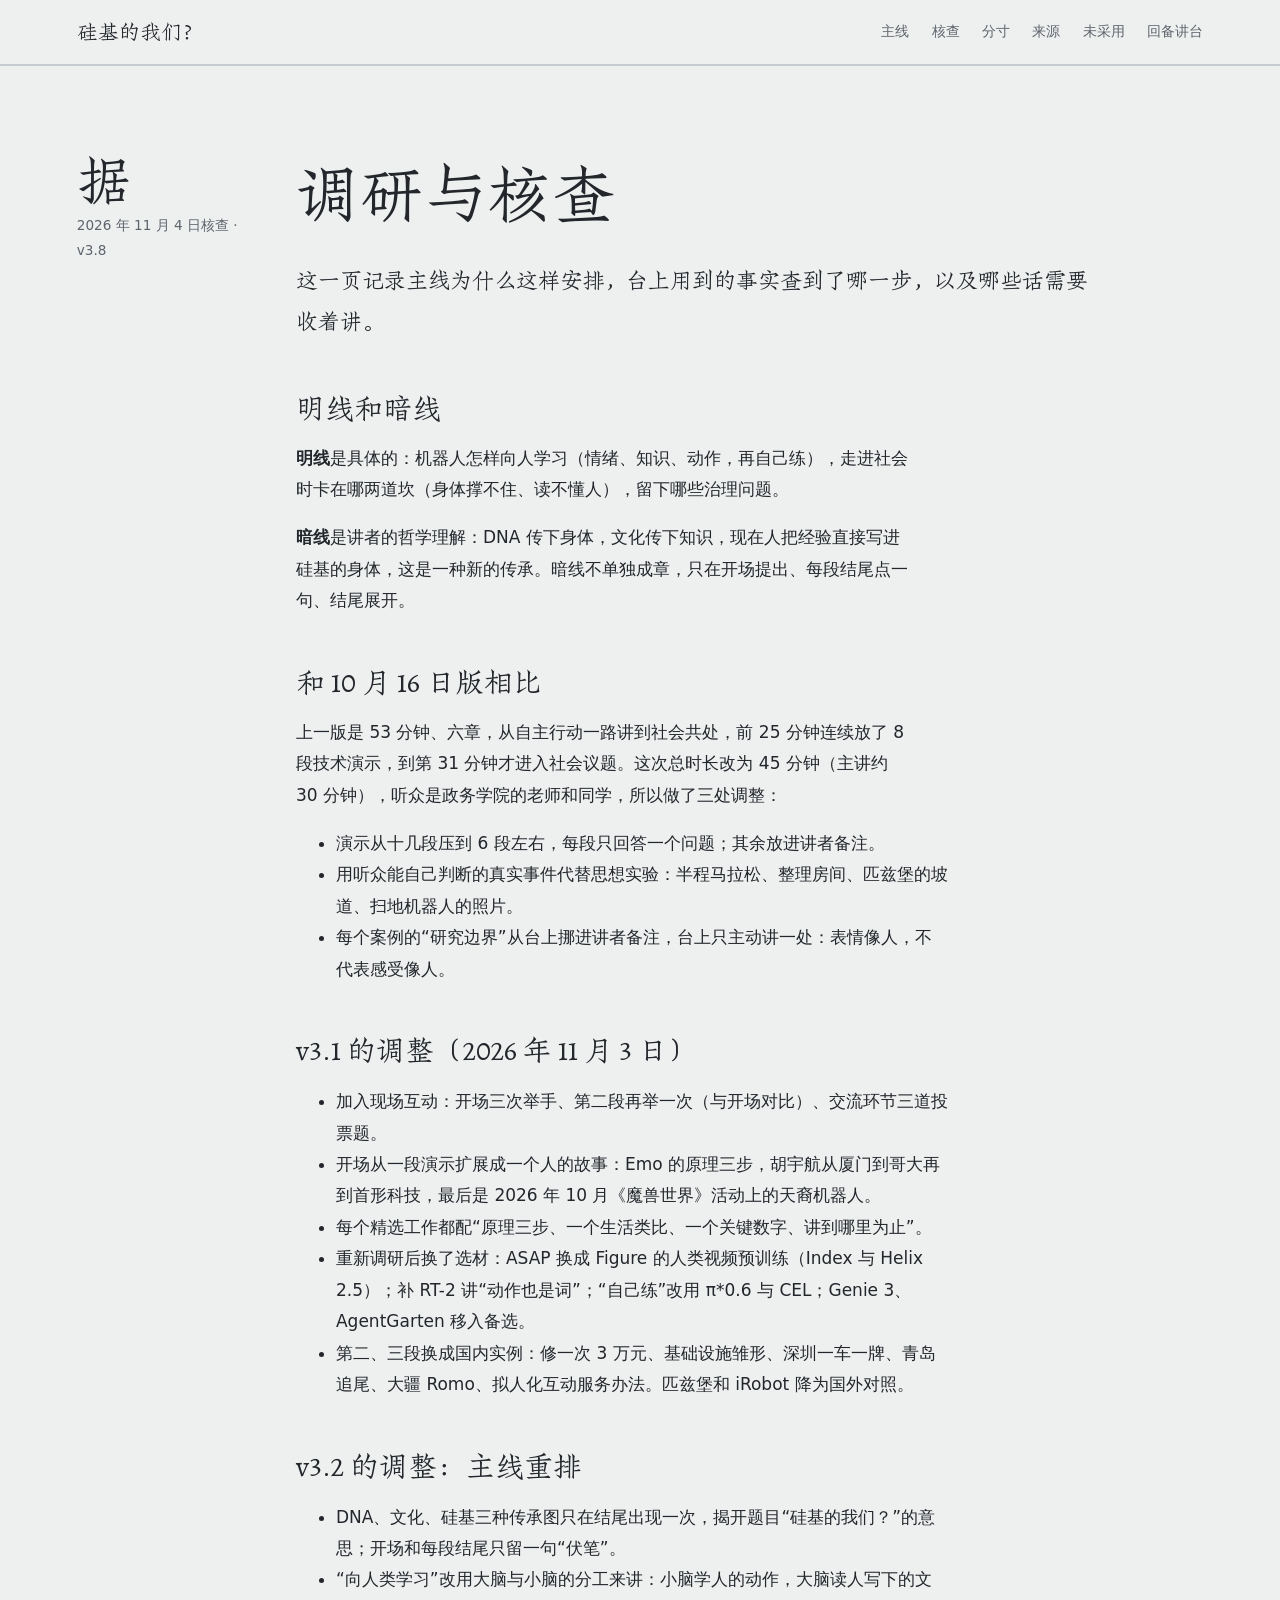
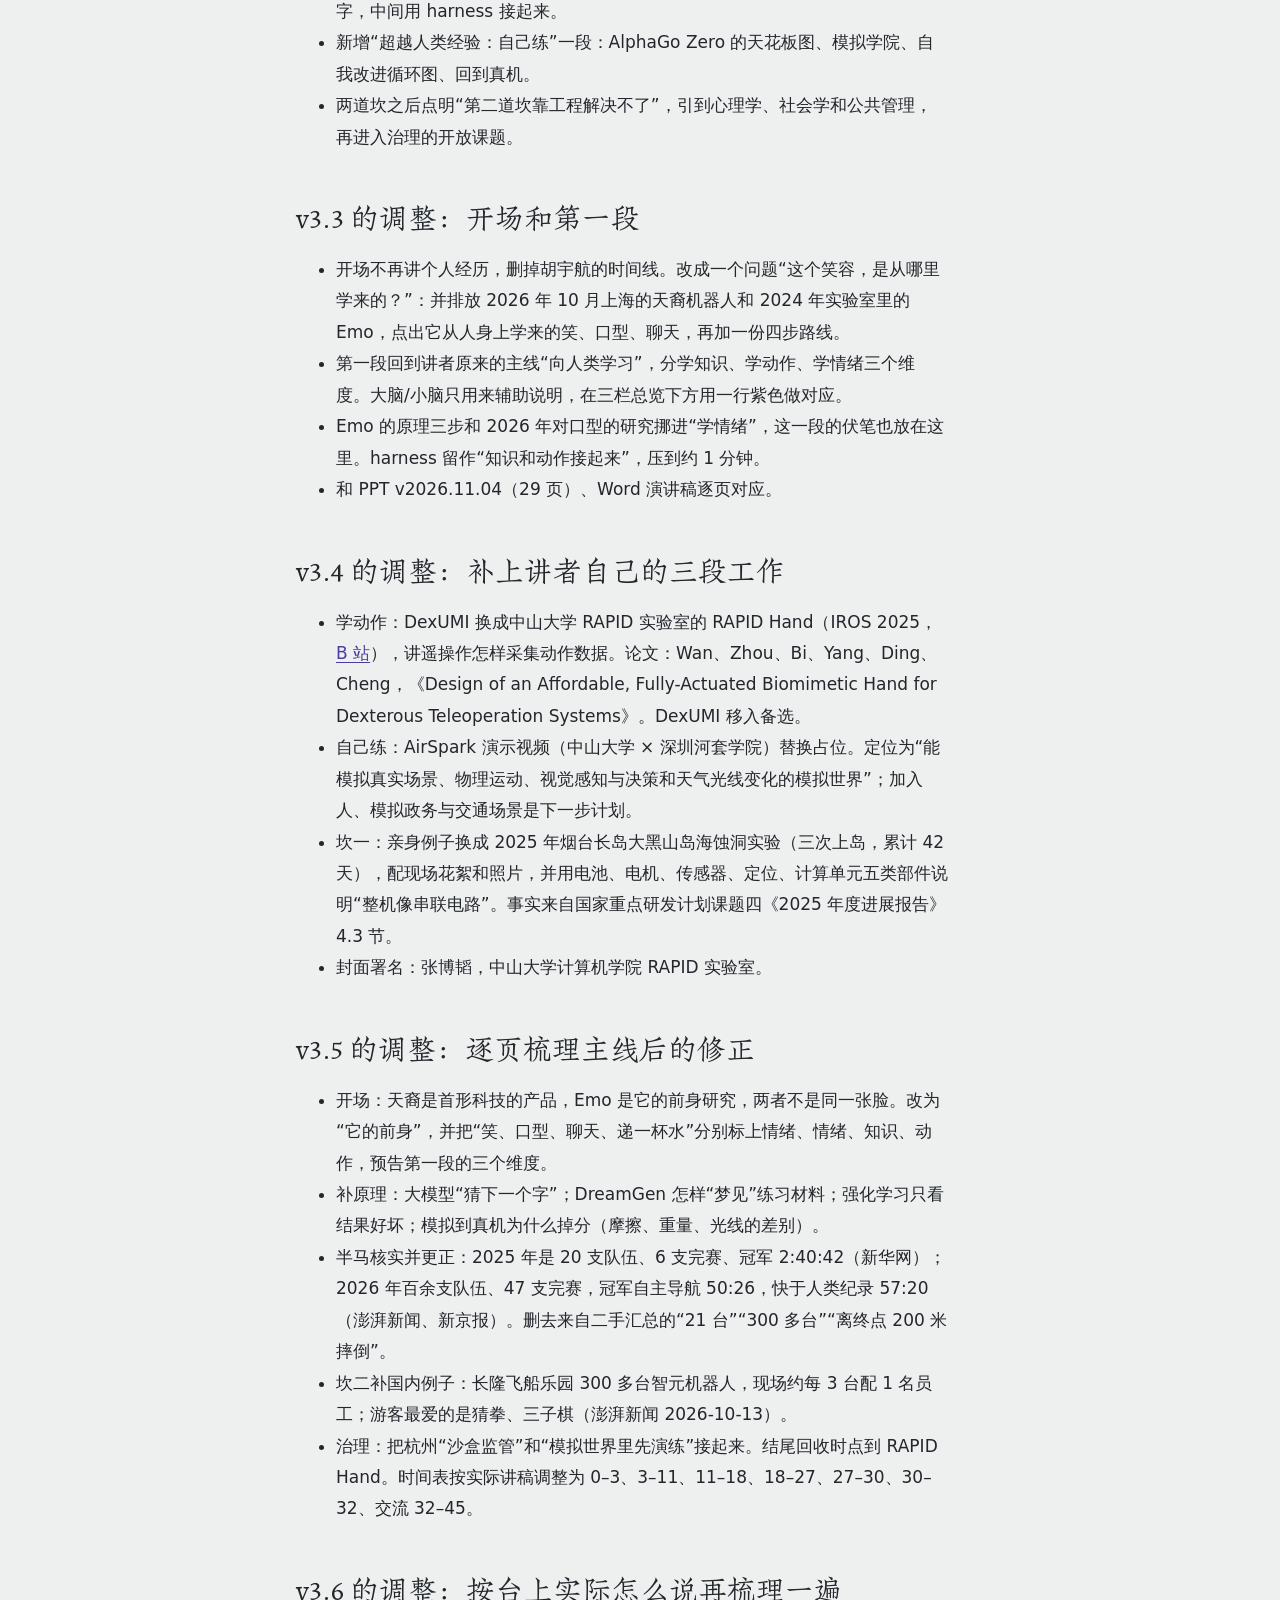
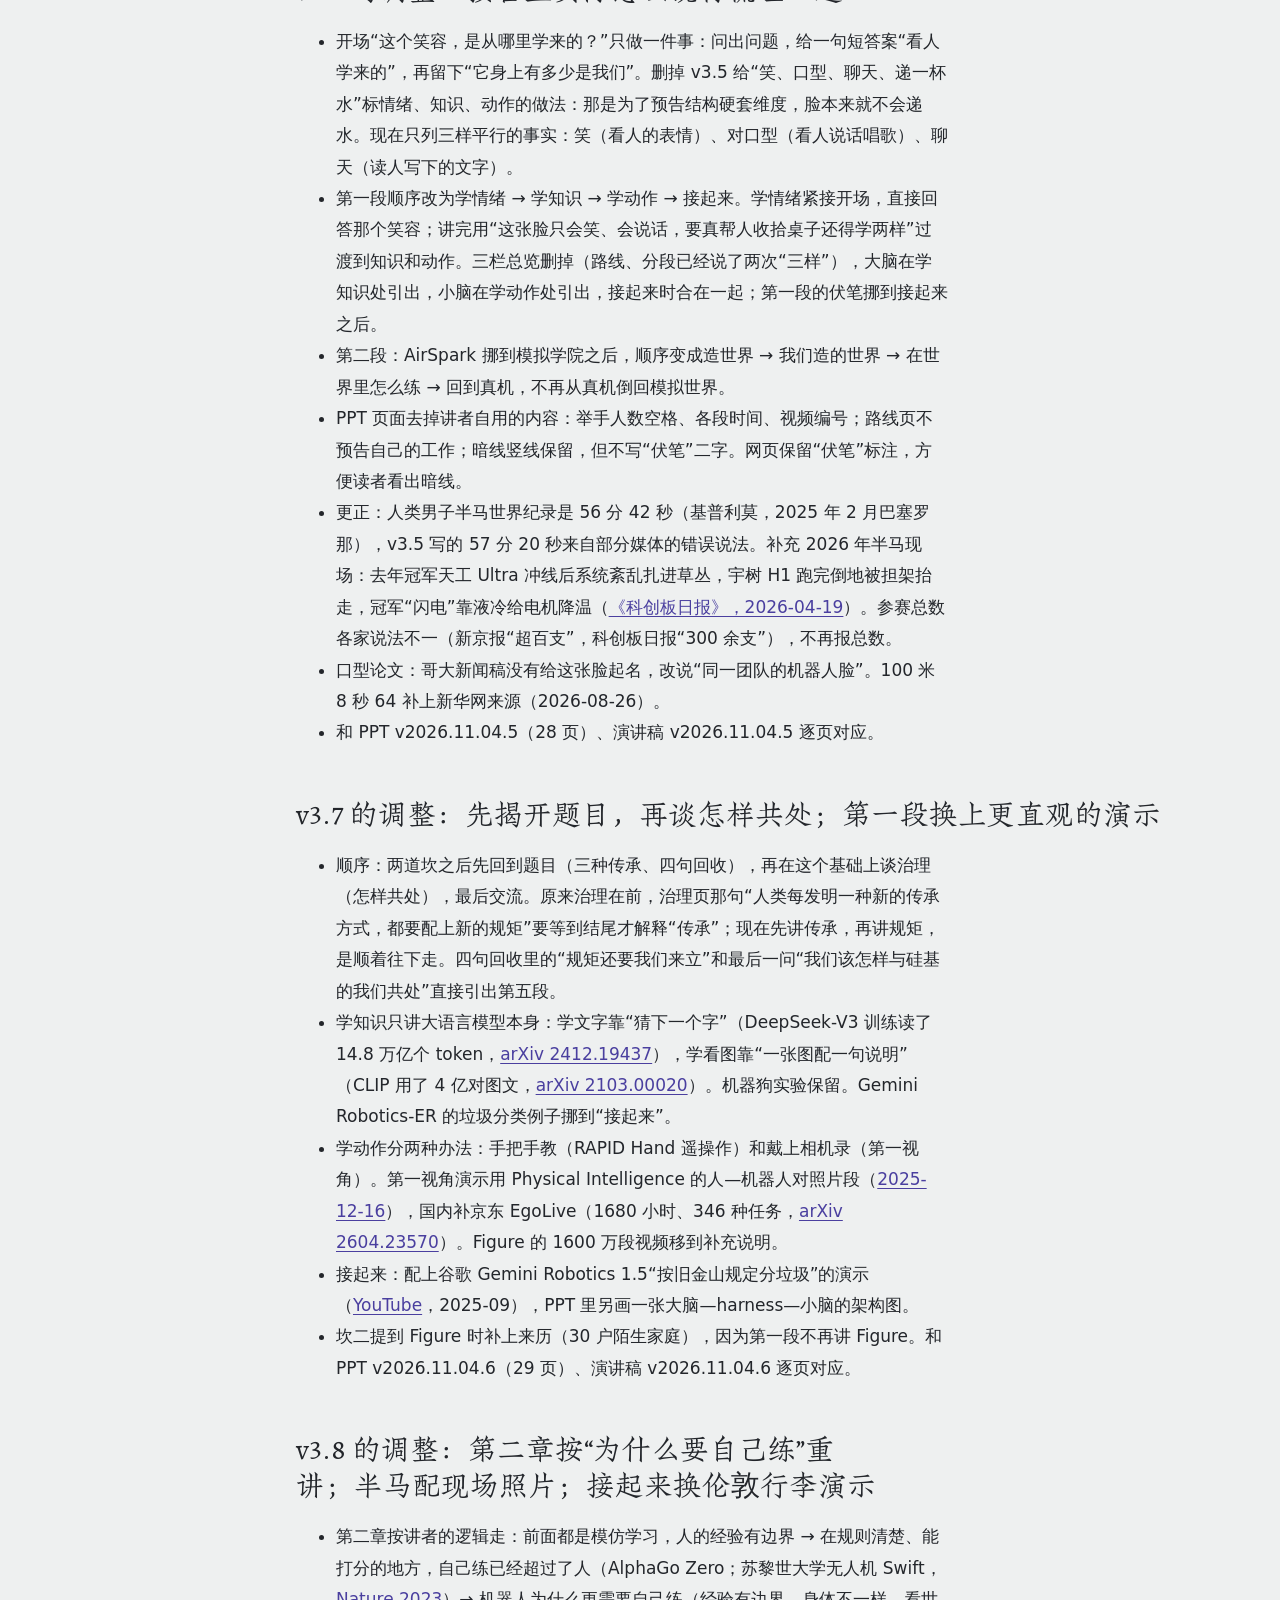
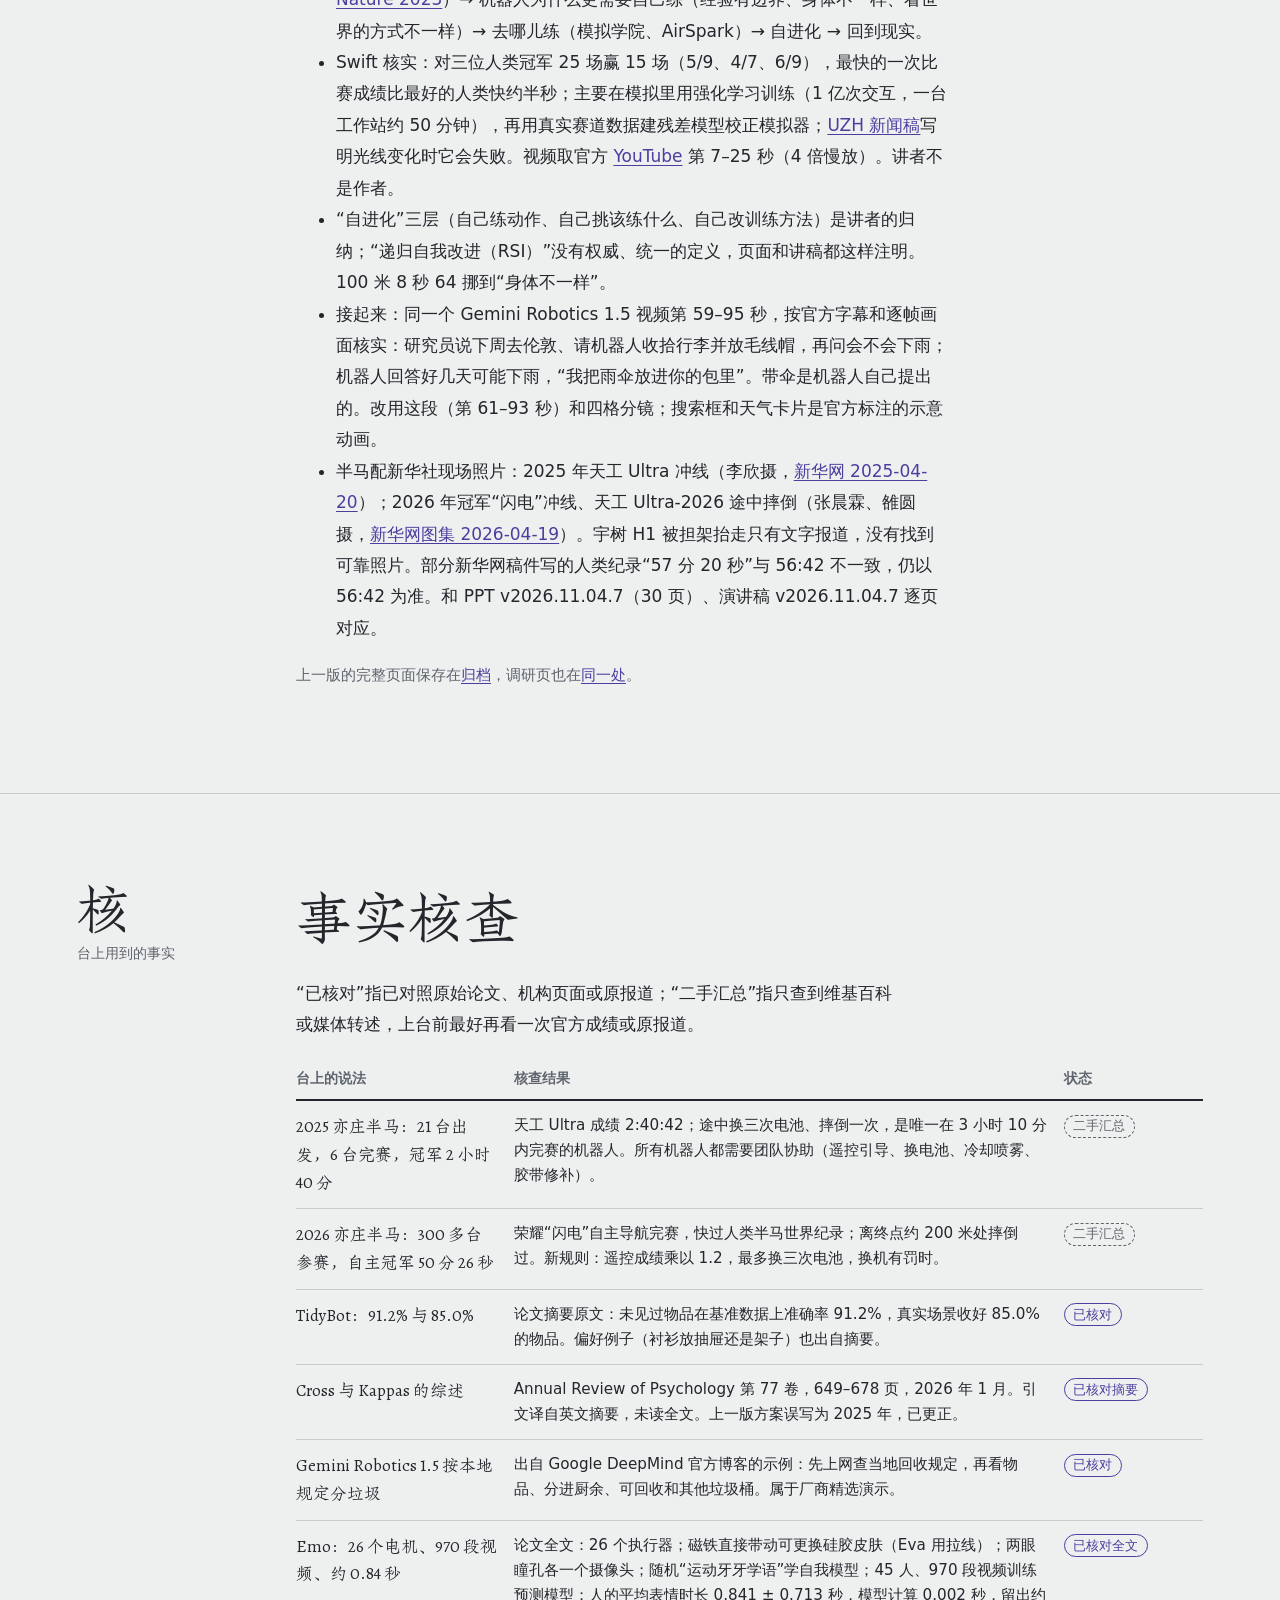
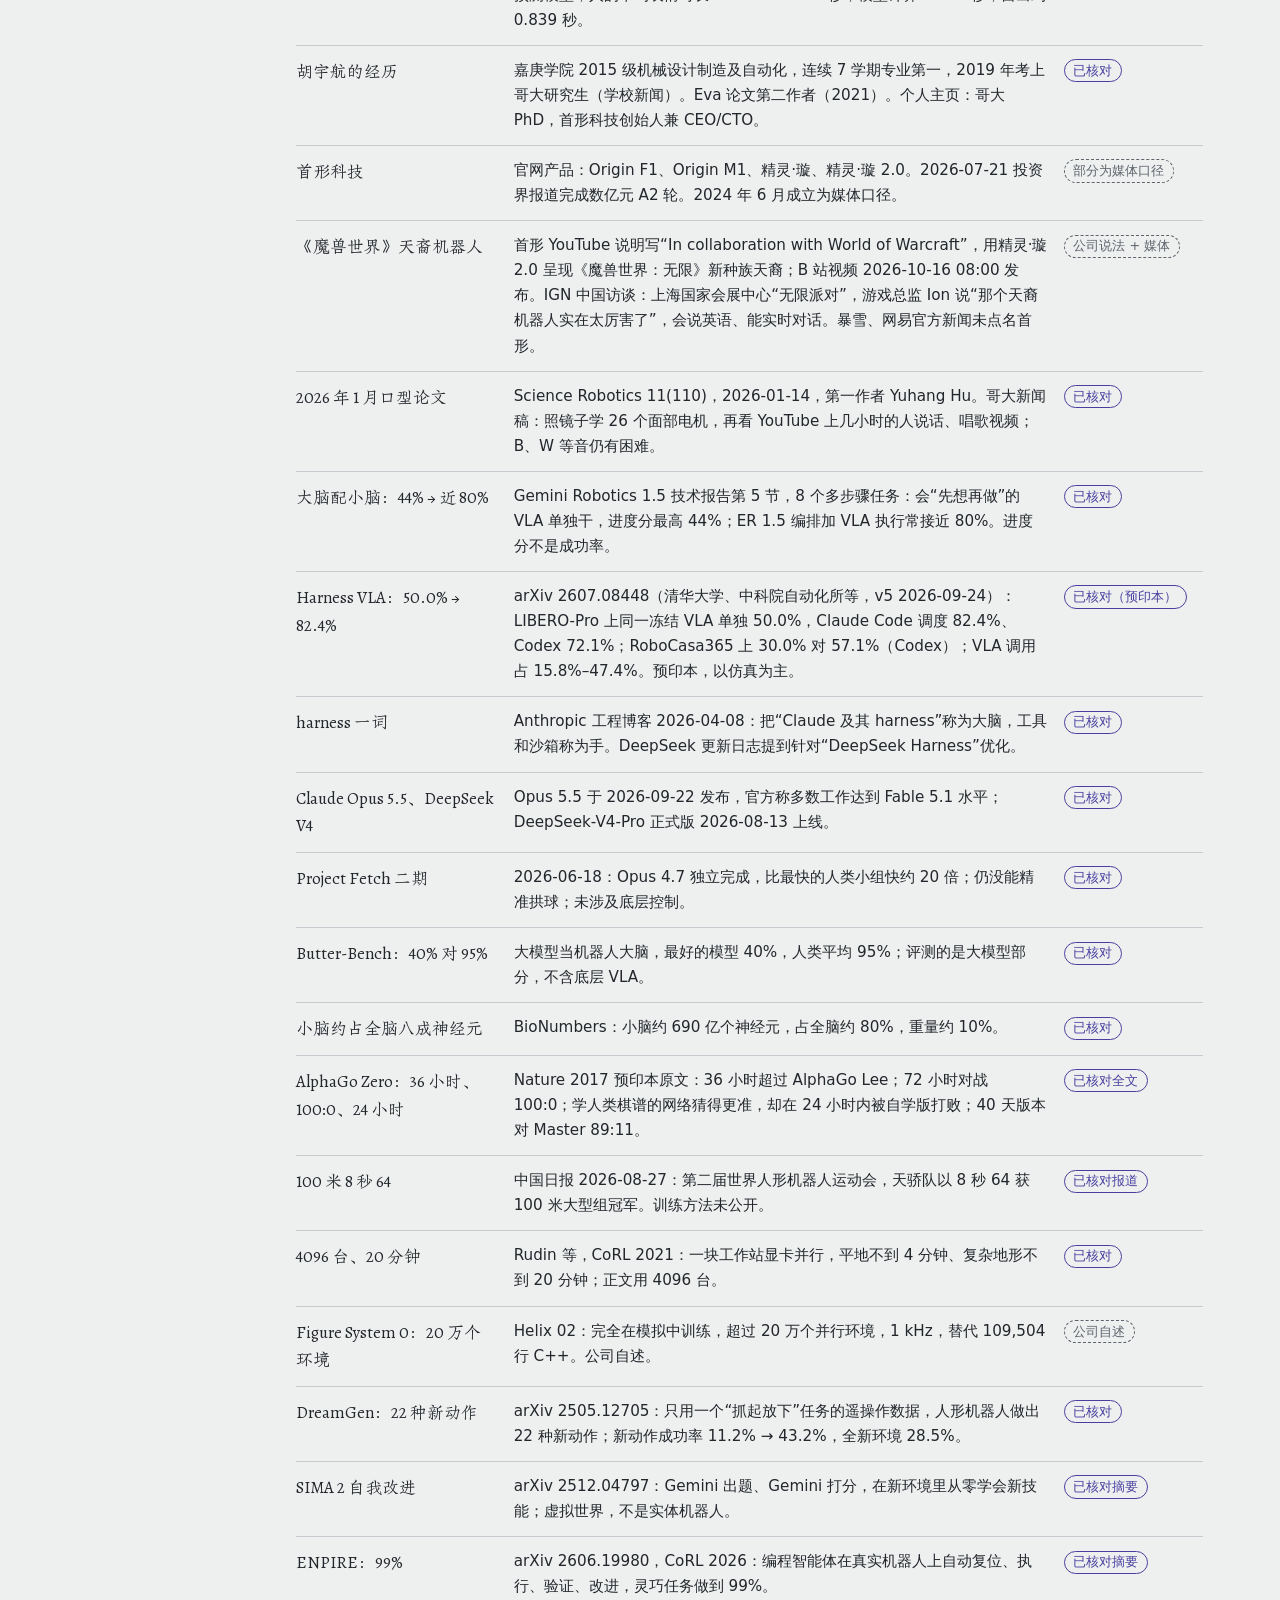
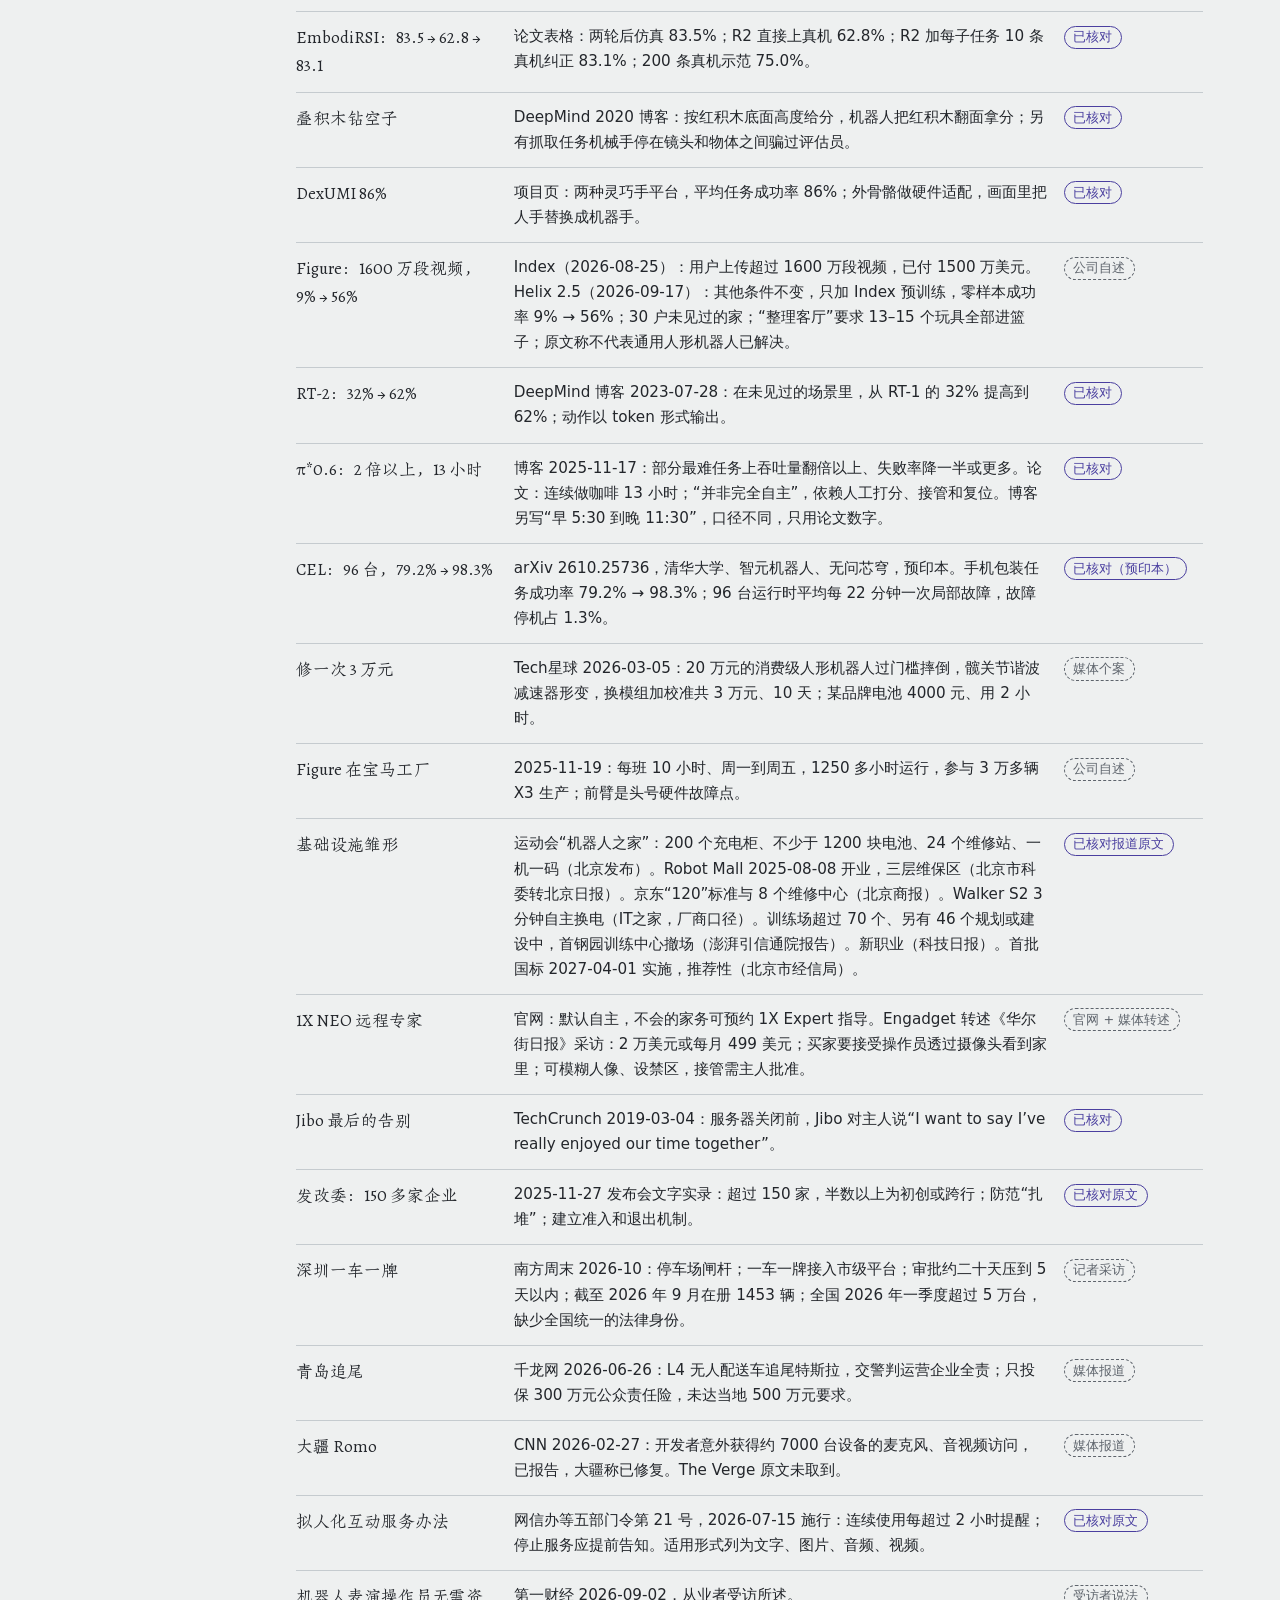
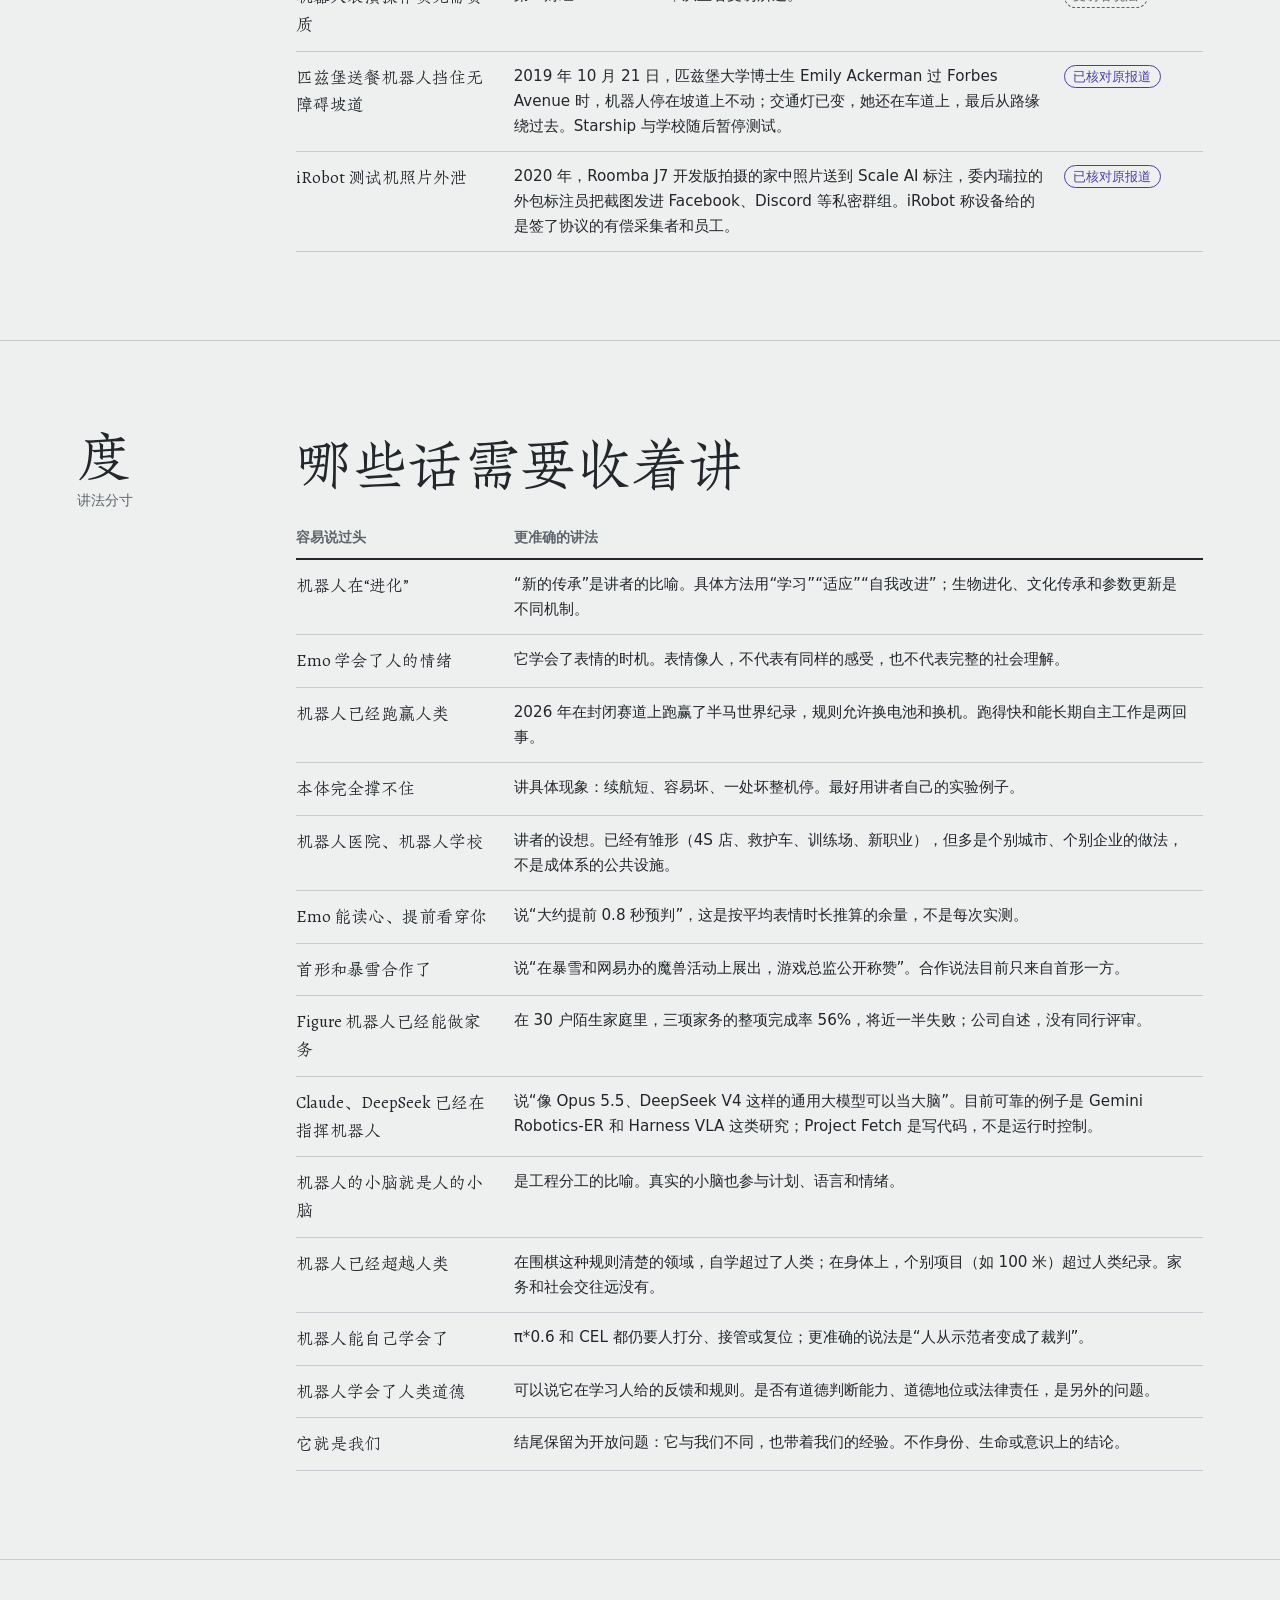
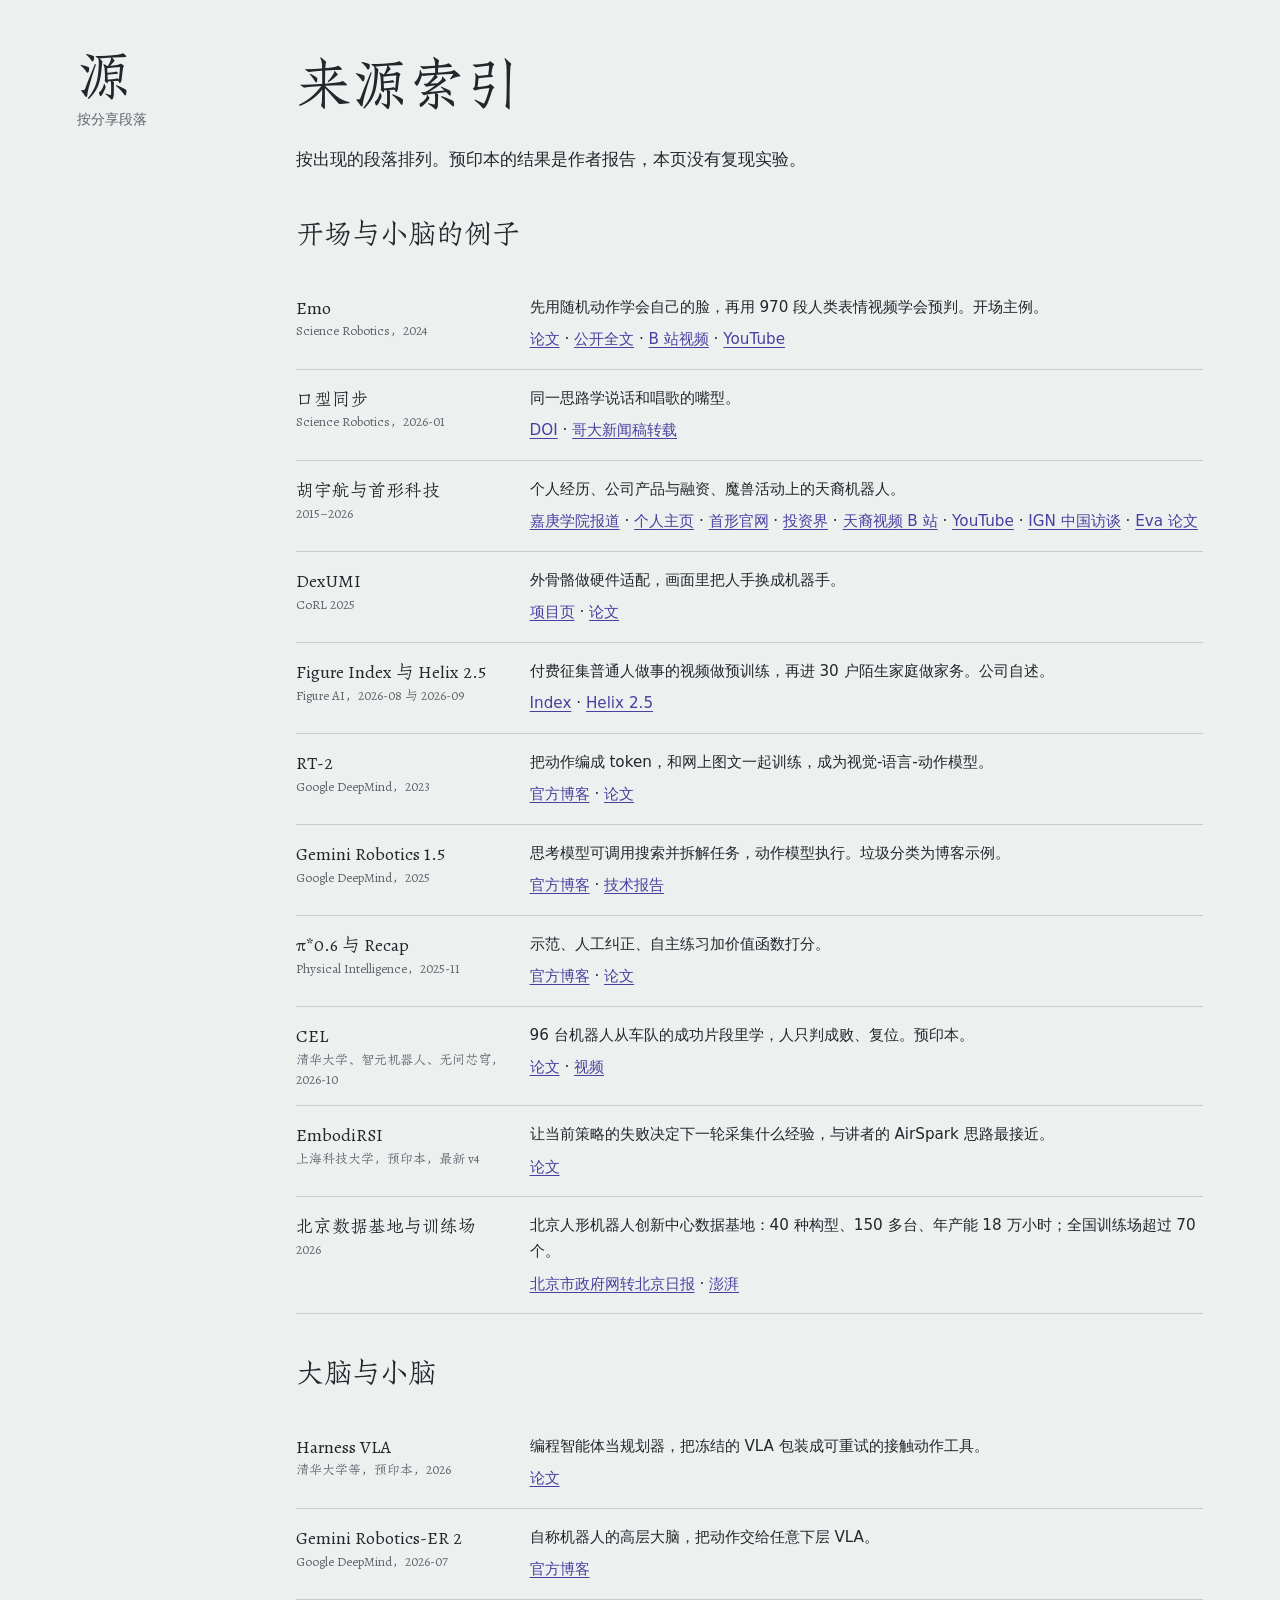
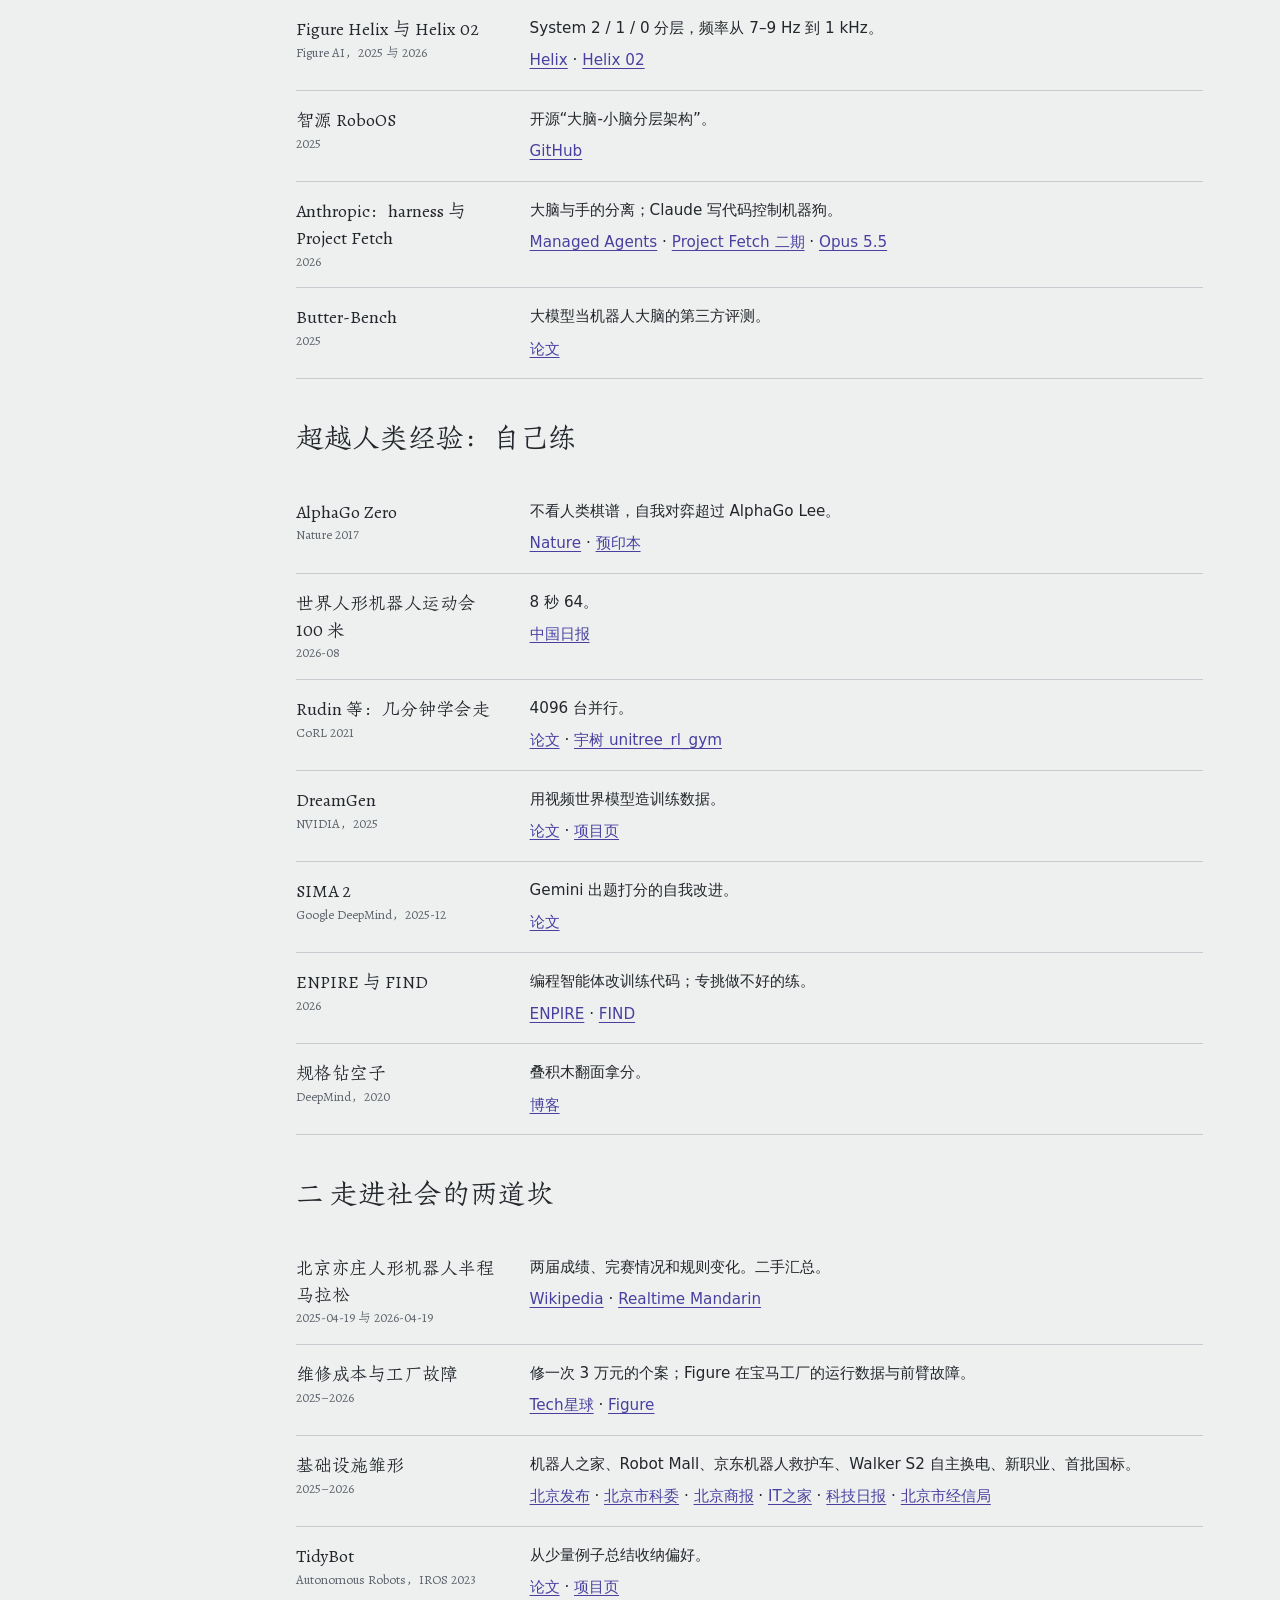
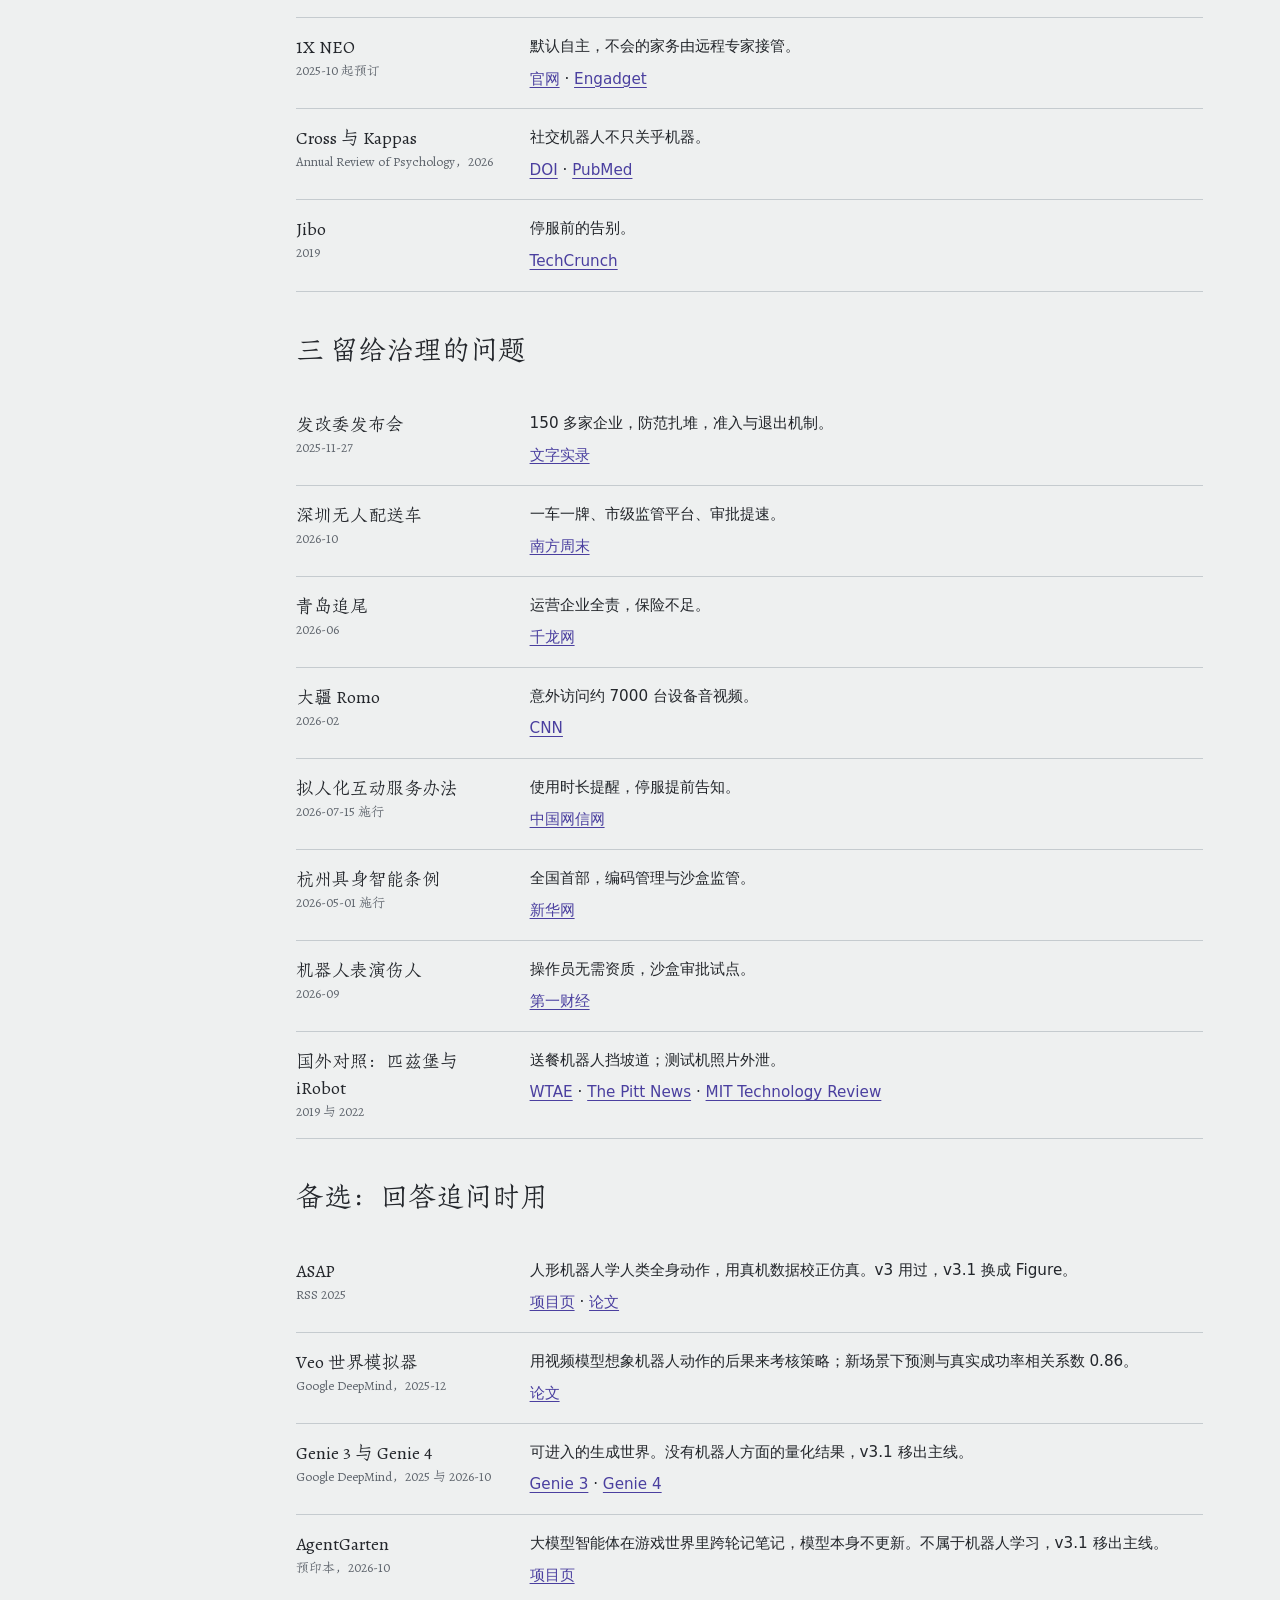
==== commit c950a3e8: "Chapter two retold: RL beats humans (Swift), why robots must practise on their own, self-evolution; " ====
--- a/research.html
+++ b/research.html
@@ -20,7 +20,7 @@
 <main>
 
 <section id="why" class="part" aria-labelledby="why-title">
-  <div class="rail"><span class="numeral" aria-hidden="true">据</span><span class="time">2026 年 11 月 4 日核查 · v3.7</span></div>
+  <div class="rail"><span class="numeral" aria-hidden="true">据</span><span class="time">2026 年 11 月 4 日核查 · v3.8</span></div>
   <div class="content">
     <h1 id="why-title" style="font-size:clamp(2.4rem,5vw,4rem);line-height:1.25;margin-bottom:1.6rem">调研与核查</h1>
     <p class="lead">这一页记录主线为什么这样安排，台上用到的事实查到了哪一步，以及哪些话需要收着讲。</p>
@@ -88,6 +88,14 @@
       <li>学动作分两种办法：手把手教（RAPID Hand 遥操作）和戴上相机录（第一视角）。第一视角演示用 Physical Intelligence 的人—机器人对照片段（<a href="https://www.pi.website/research/human_to_robot" target="_blank" rel="noopener noreferrer">2025-12-16</a>），国内补京东 EgoLive（1680 小时、346 种任务，<a href="https://arxiv.org/abs/2604.23570" target="_blank" rel="noopener noreferrer">arXiv 2604.23570</a>）。Figure 的 1600 万段视频移到补充说明。</li>
       <li>接起来：配上谷歌 Gemini Robotics 1.5“按旧金山规定分垃圾”的演示（<a href="https://www.youtube.com/watch?v=AMRxbIO04kQ" target="_blank" rel="noopener noreferrer">YouTube</a>，2025-09），PPT 里另画一张大脑—harness—小脑的架构图。</li>
       <li>坎二提到 Figure 时补上来历（30 户陌生家庭），因为第一段不再讲 Figure。和 PPT v2026.11.04.6（29 页）、演讲稿 v2026.11.04.6 逐页对应。</li>
+    </ul>
+    <h2 style="font-size:1.8rem;margin:3rem 0 1rem">v3.8 的调整：第二章按“为什么要自己练”重讲；半马配现场照片；接起来换伦敦行李演示</h2>
+    <ul class="prose">
+      <li>第二章按讲者的逻辑走：前面都是模仿学习，人的经验有边界 → 在规则清楚、能打分的地方，自己练已经超过了人（AlphaGo Zero；苏黎世大学无人机 Swift，<a href="https://www.nature.com/articles/s41586-023-06419-4" target="_blank" rel="noopener noreferrer">Nature 2023</a>）→ 机器人为什么更需要自己练（经验有边界、身体不一样、看世界的方式不一样）→ 去哪儿练（模拟学院、AirSpark）→ 自进化 → 回到现实。</li>
+      <li>Swift 核实：对三位人类冠军 25 场赢 15 场（5/9、4/7、6/9），最快的一次比赛成绩比最好的人类快约半秒；主要在模拟里用强化学习训练（1 亿次交互，一台工作站约 50 分钟），再用真实赛道数据建残差模型校正模拟器；<a href="https://www.news.uzh.ch/en/articles/media/2023/Drone-race.html" target="_blank" rel="noopener noreferrer">UZH 新闻稿</a>写明光线变化时它会失败。视频取官方 <a href="https://www.youtube.com/watch?v=fBiataDpGIo" target="_blank" rel="noopener noreferrer">YouTube</a> 第 7–25 秒（4 倍慢放）。讲者不是作者。</li>
+      <li>“自进化”三层（自己练动作、自己挑该练什么、自己改训练方法）是讲者的归纳；“递归自我改进（RSI）”没有权威、统一的定义，页面和讲稿都这样注明。100 米 8 秒 64 挪到“身体不一样”。</li>
+      <li>接起来：同一个 Gemini Robotics 1.5 视频第 59–95 秒，按官方字幕和逐帧画面核实：研究员说下周去伦敦、请机器人收拾行李并放毛线帽，再问会不会下雨；机器人回答好几天可能下雨，“我把雨伞放进你的包里”。带伞是机器人自己提出的。改用这段（第 61–93 秒）和四格分镜；搜索框和天气卡片是官方标注的示意动画。</li>
+      <li>半马配新华社现场照片：2025 年天工 Ultra 冲线（李欣摄，<a href="http://www.news.cn/tech/20250420/53172980dd8a4c5e81b4519380a09eac/c.html" target="_blank" rel="noopener noreferrer">新华网 2025-04-20</a>）；2026 年冠军“闪电”冲线、天工 Ultra-2026 途中摔倒（张晨霖、雒圆摄，<a href="https://www.news.cn/photo/20260419/caa4dfa1c0d340cbbac8210fbb20b44e/c.html" target="_blank" rel="noopener noreferrer">新华网图集 2026-04-19</a>）。宇树 H1 被担架抬走只有文字报道，没有找到可靠照片。部分新华网稿件写的人类纪录“57 分 20 秒”与 56:42 不一致，仍以 56:42 为准。和 PPT v2026.11.04.7（30 页）、演讲稿 v2026.11.04.7 逐页对应。</li>
     </ul>
     <p class="speaker">上一版的完整页面保存在<a href="archive/2026-10-16/index.html">归档</a>，调研页也在<a href="archive/2026-10-16/research.html">同一处</a>。</p>
   </div>
@@ -271,7 +279,7 @@
 
 <footer>
   <p>硅基的我们？调研与核查</p>
-  <p>2026 年 11 月 4 日 v3.7 · <a href="index.html">返回分享页</a> · <a href="archive/2026-10-16/research.html">上一版调研页</a></p>
+  <p>2026 年 11 月 4 日 v3.8 · <a href="index.html">返回分享页</a> · <a href="archive/2026-10-16/research.html">上一版调研页</a></p>
 </footer>
 </body>
 </html>
--- a/site.css
+++ b/site.css
@@ -403,3 +403,8 @@
   .board li{border:1px solid #ccc}
   a{color:var(--ink)}
 }
+
+.cave-pics.pics4{grid-template-columns:repeat(4,minmax(0,1fr))}
+.cave-pics.pics4 img{aspect-ratio:16/9}
+.cave-pics figcaption b{display:block;color:var(--si)}
+@media (max-width:640px){.cave-pics.pics4{grid-template-columns:repeat(2,minmax(0,1fr))}}
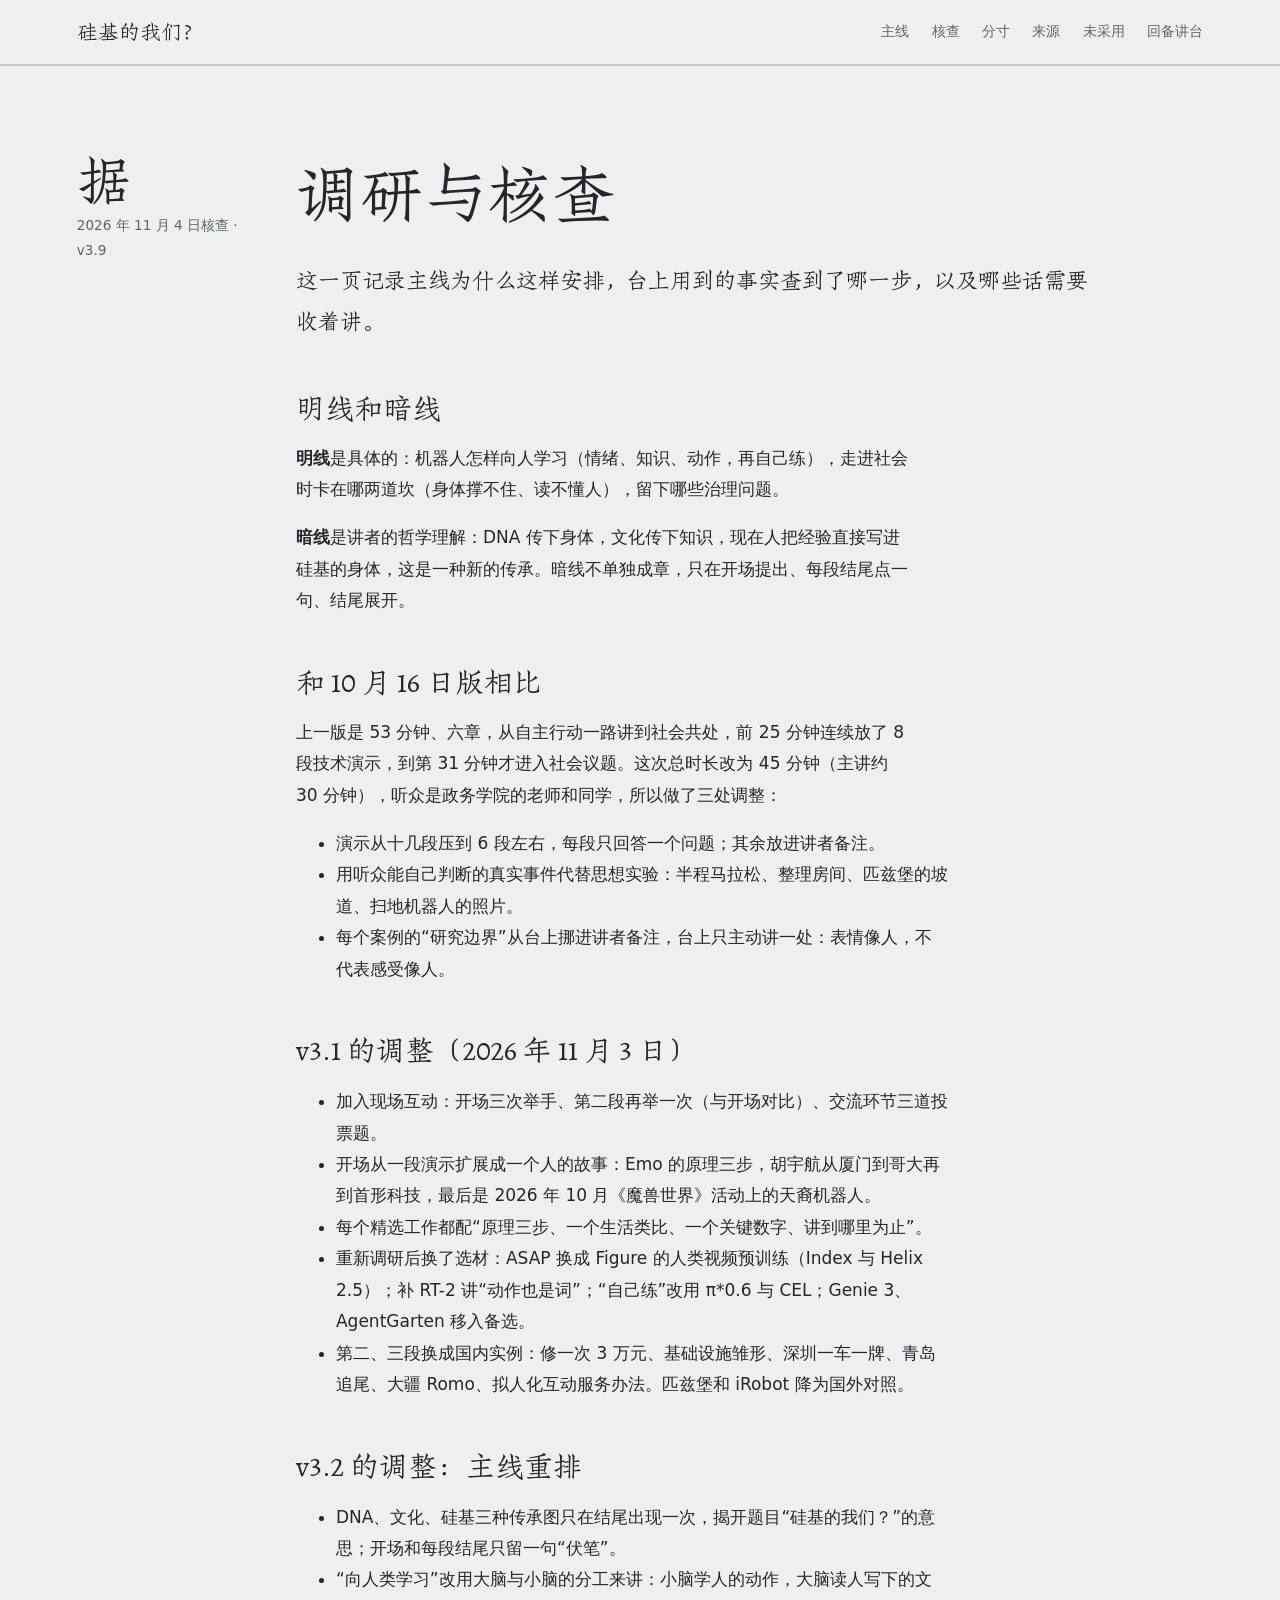
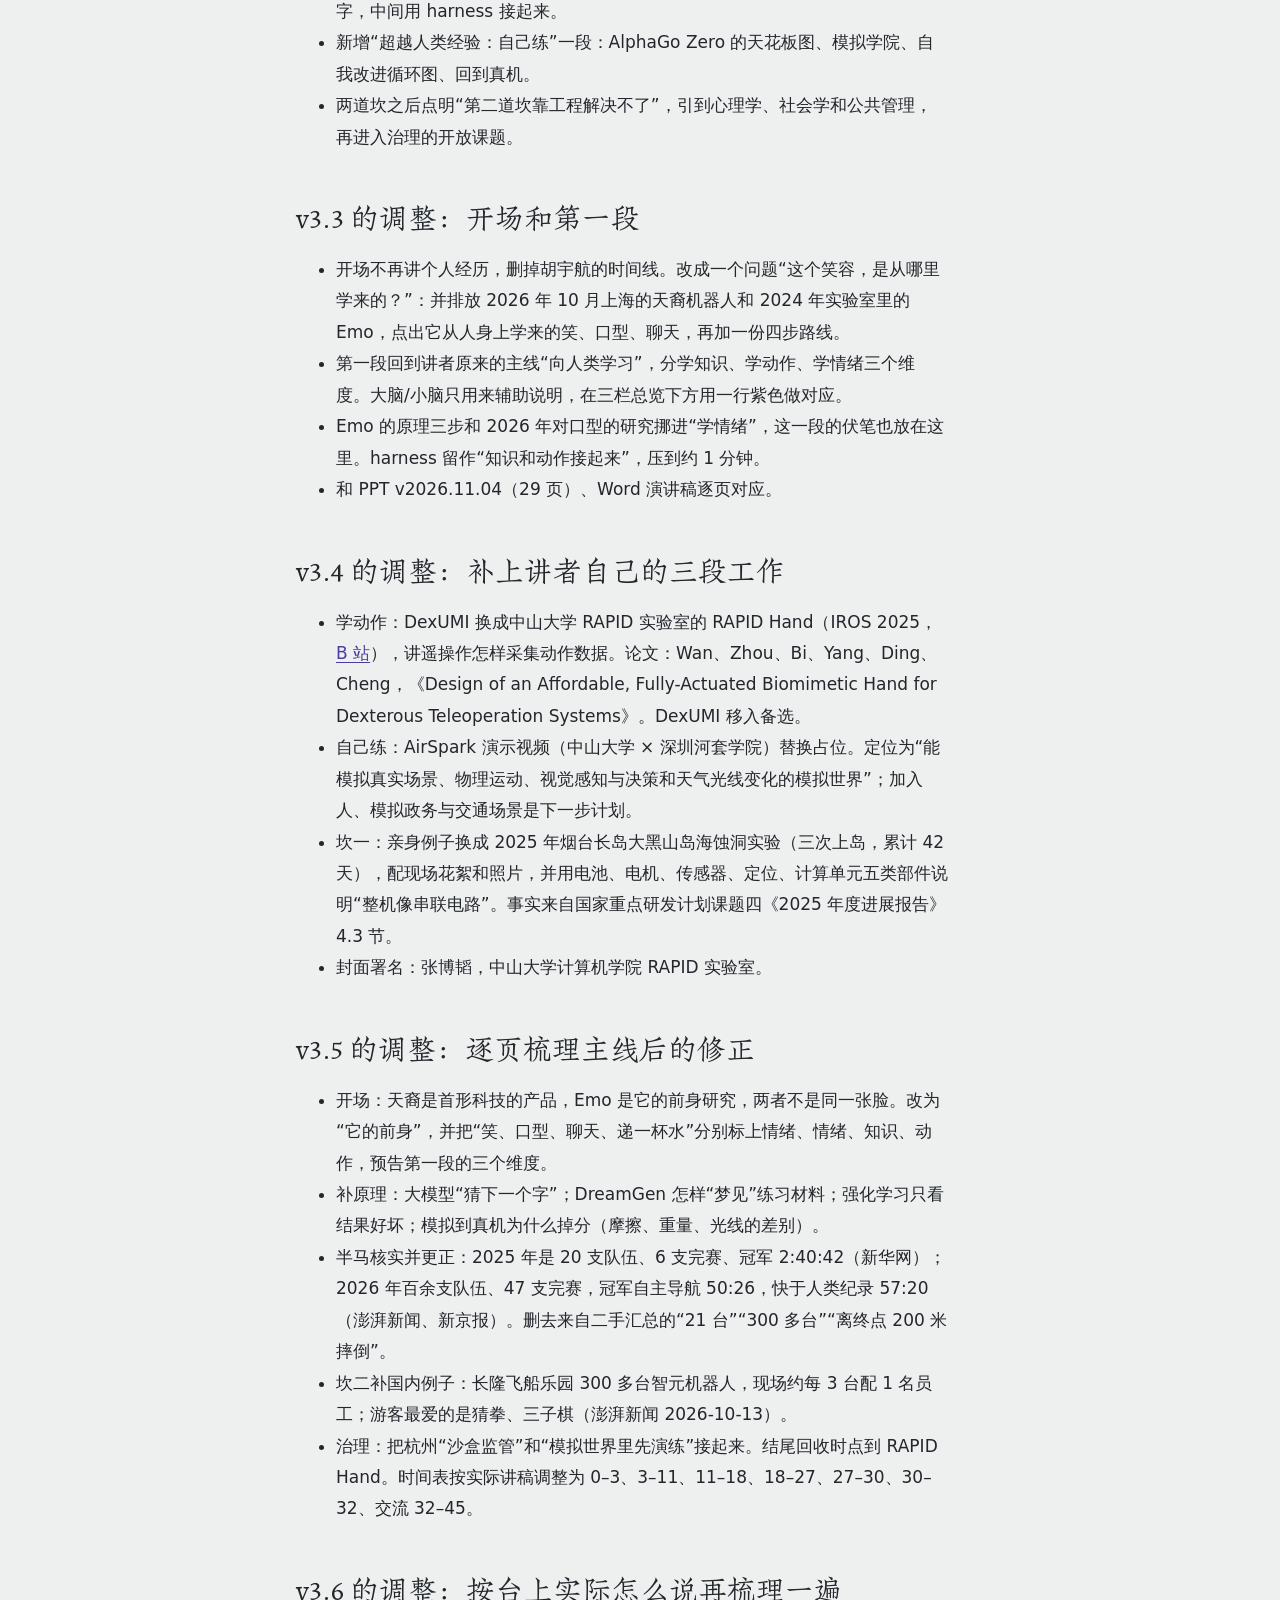
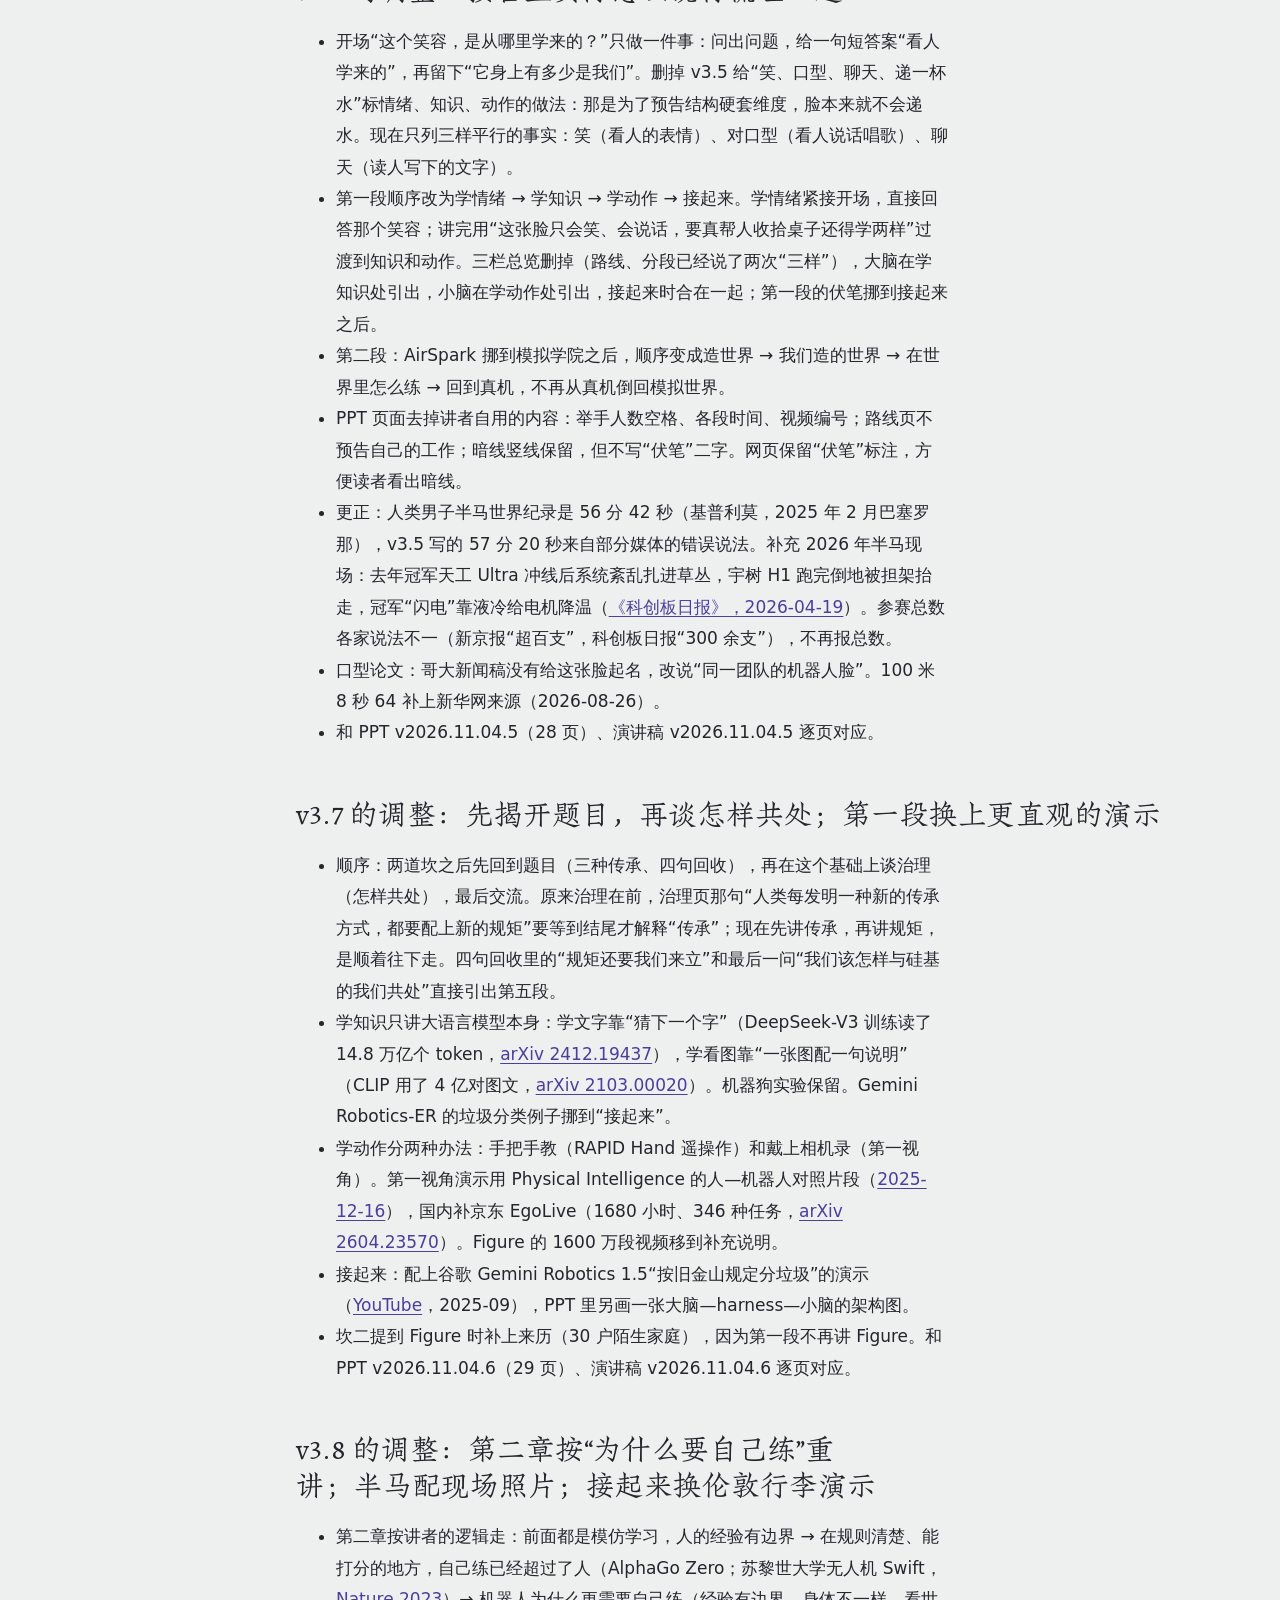
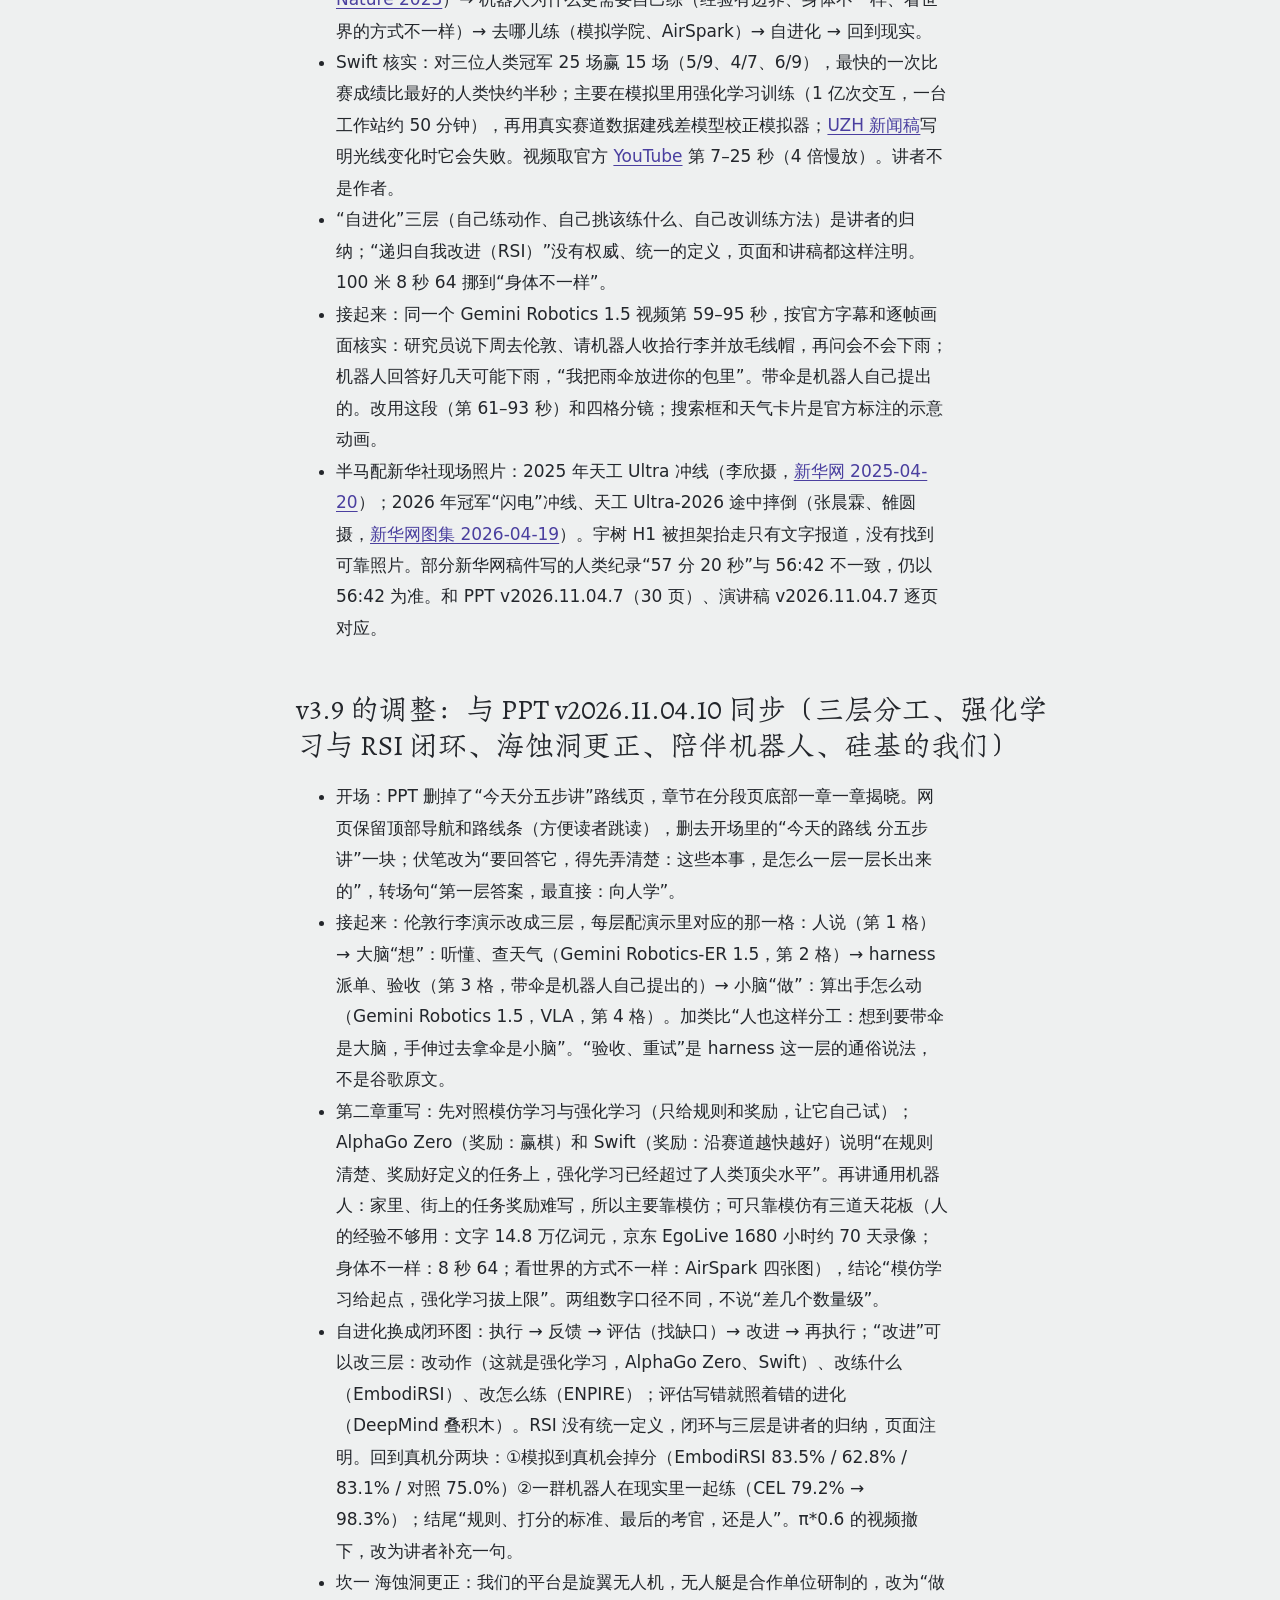
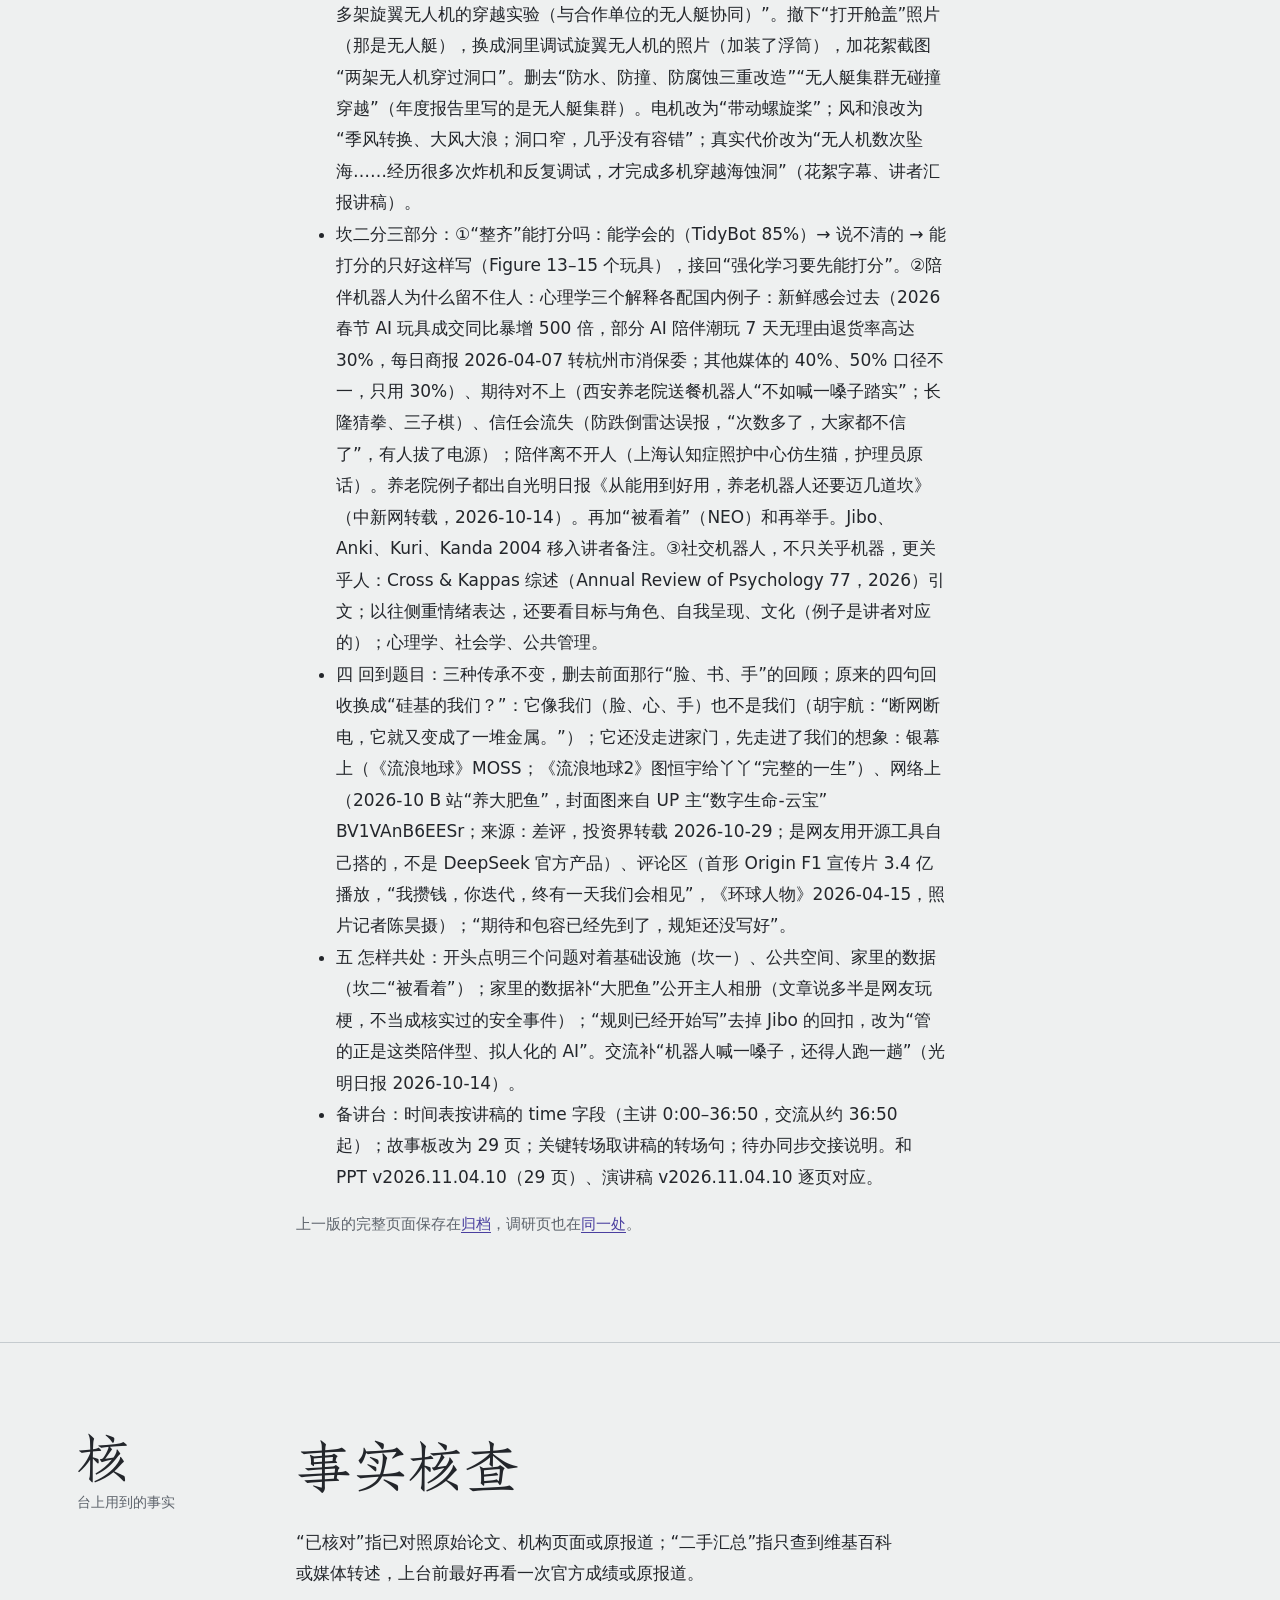
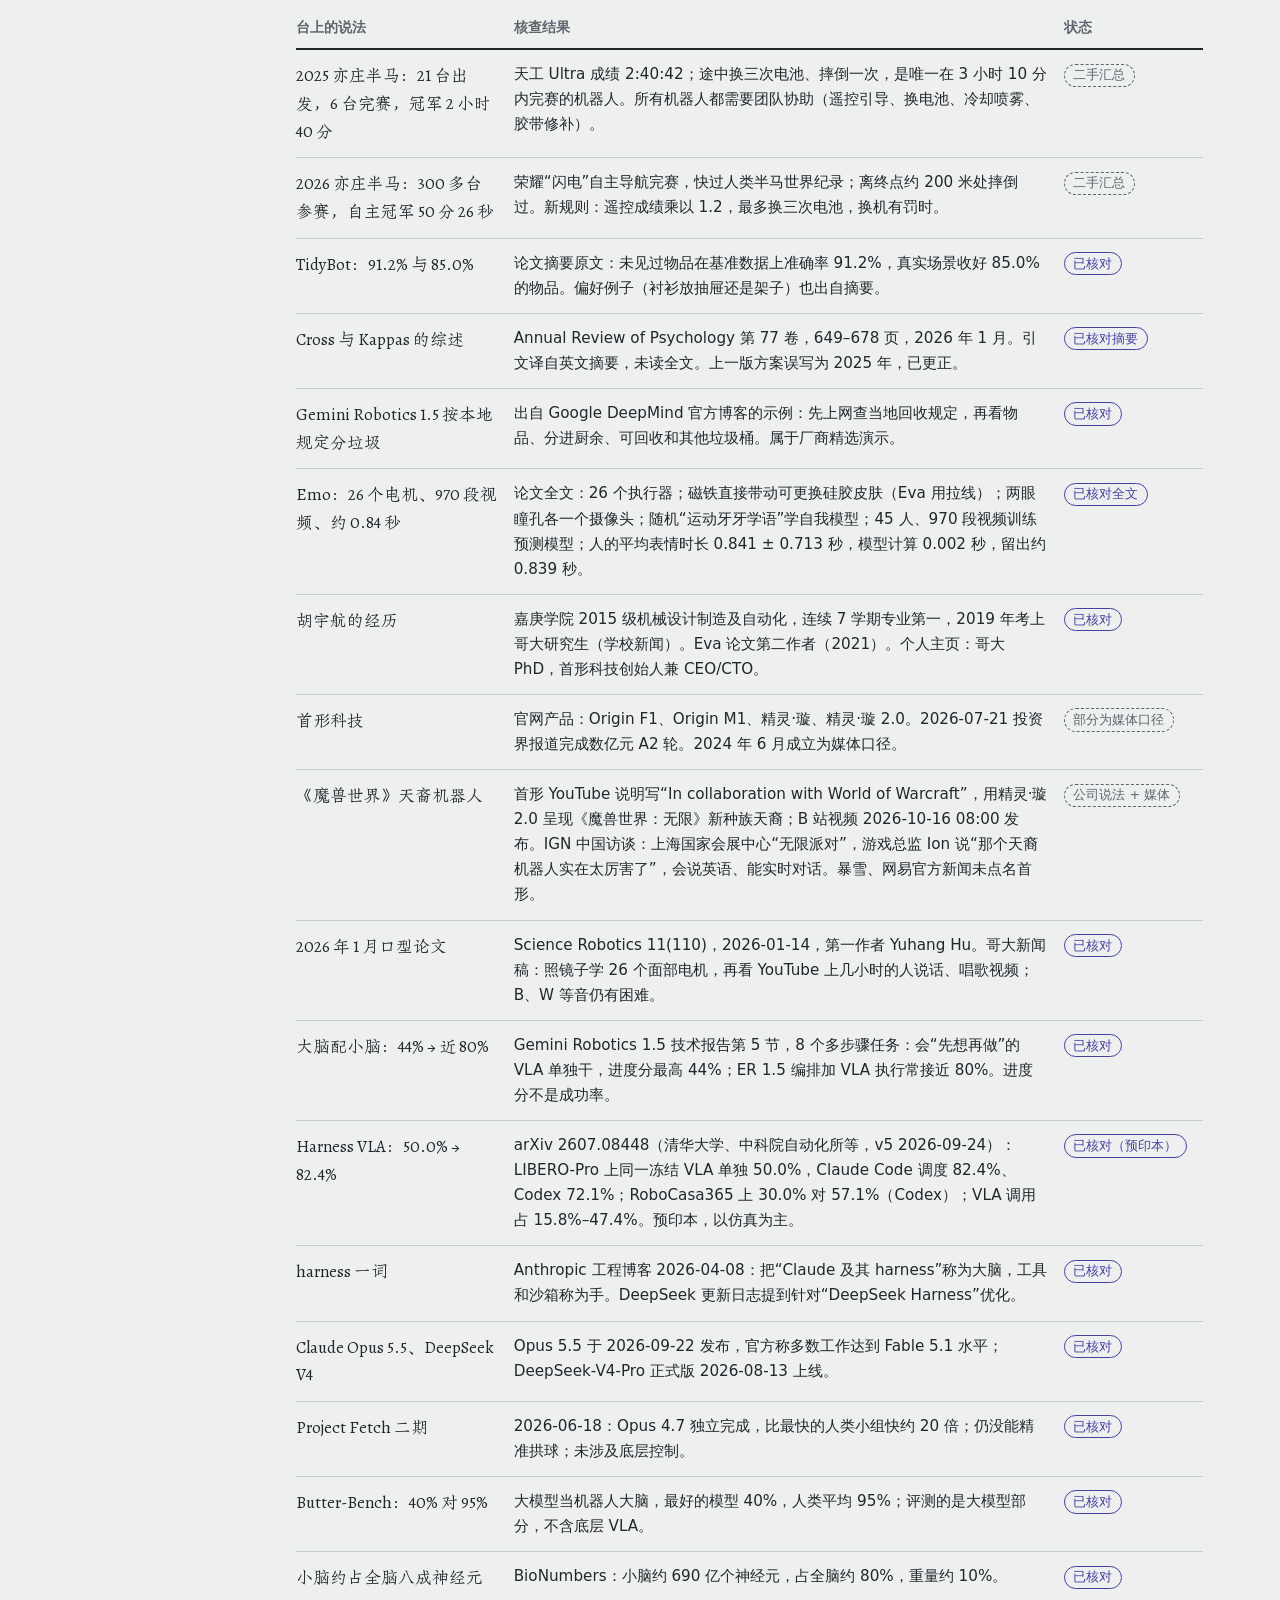
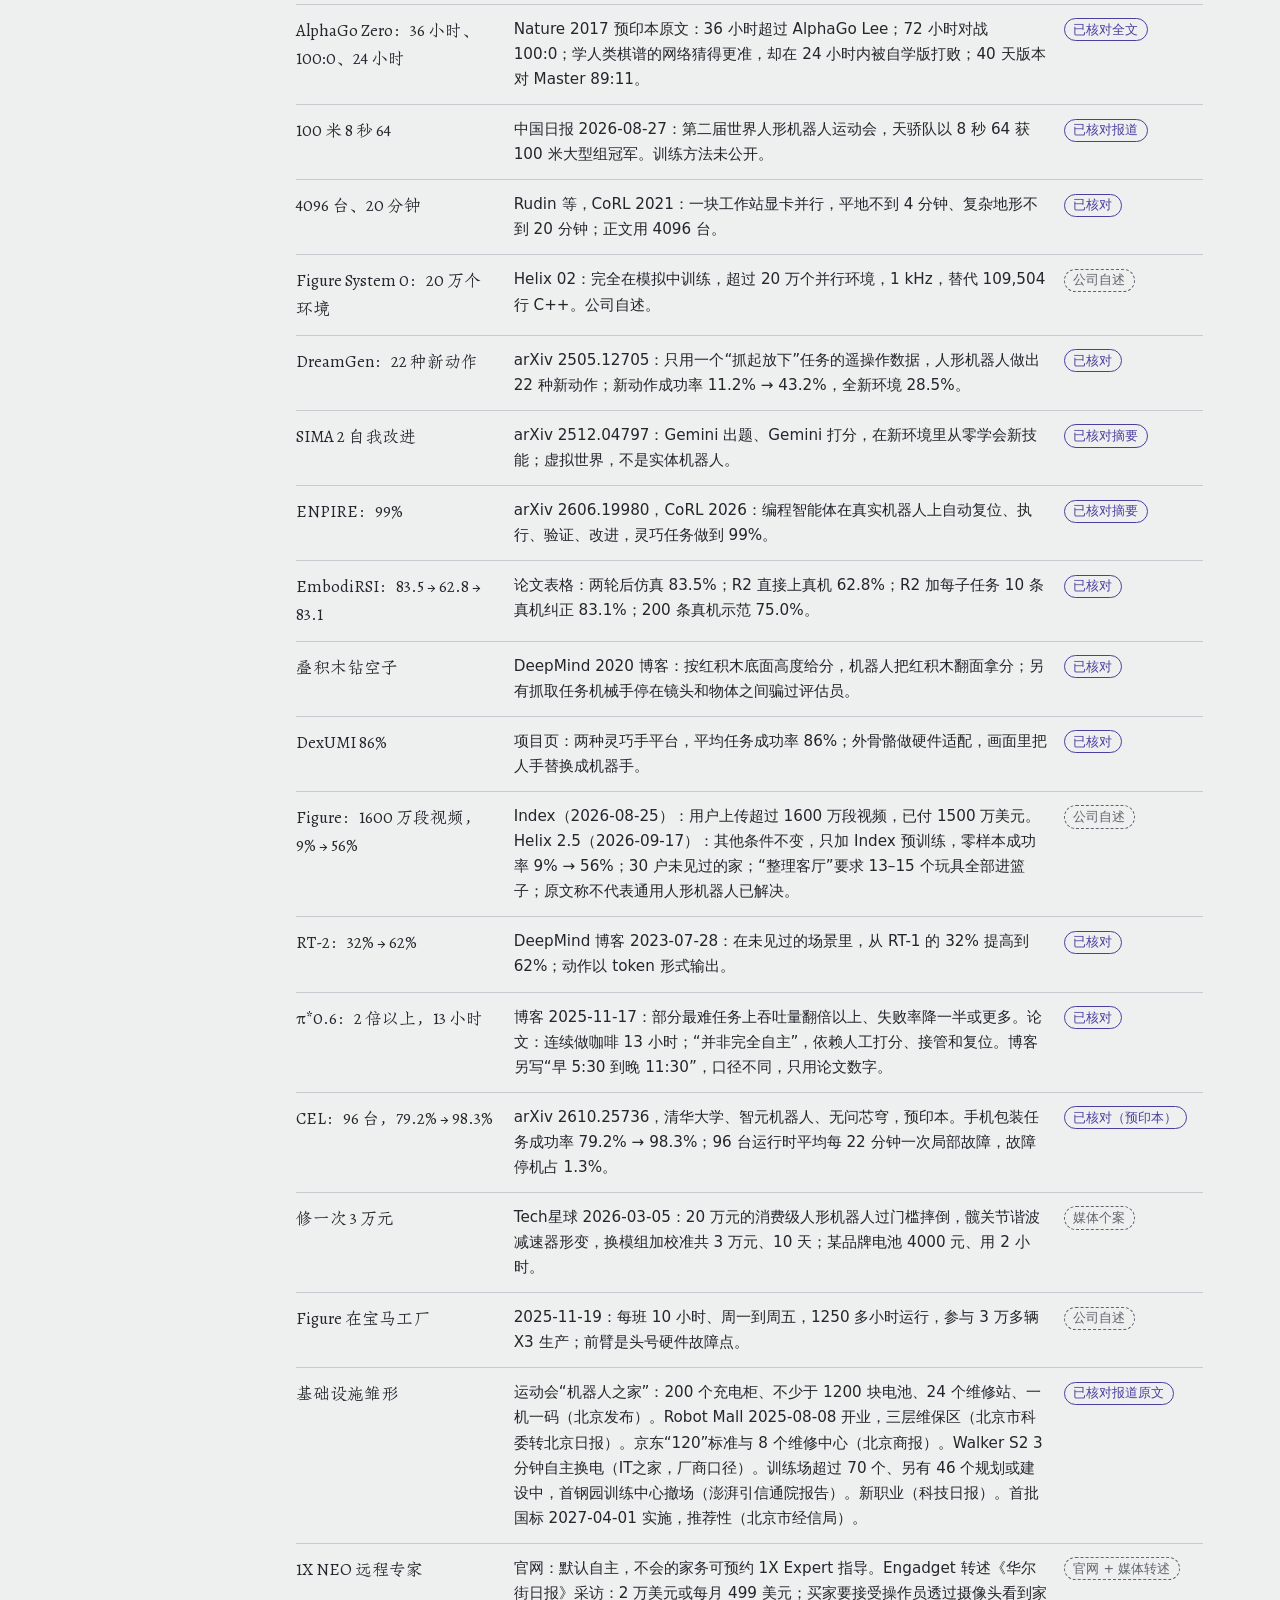
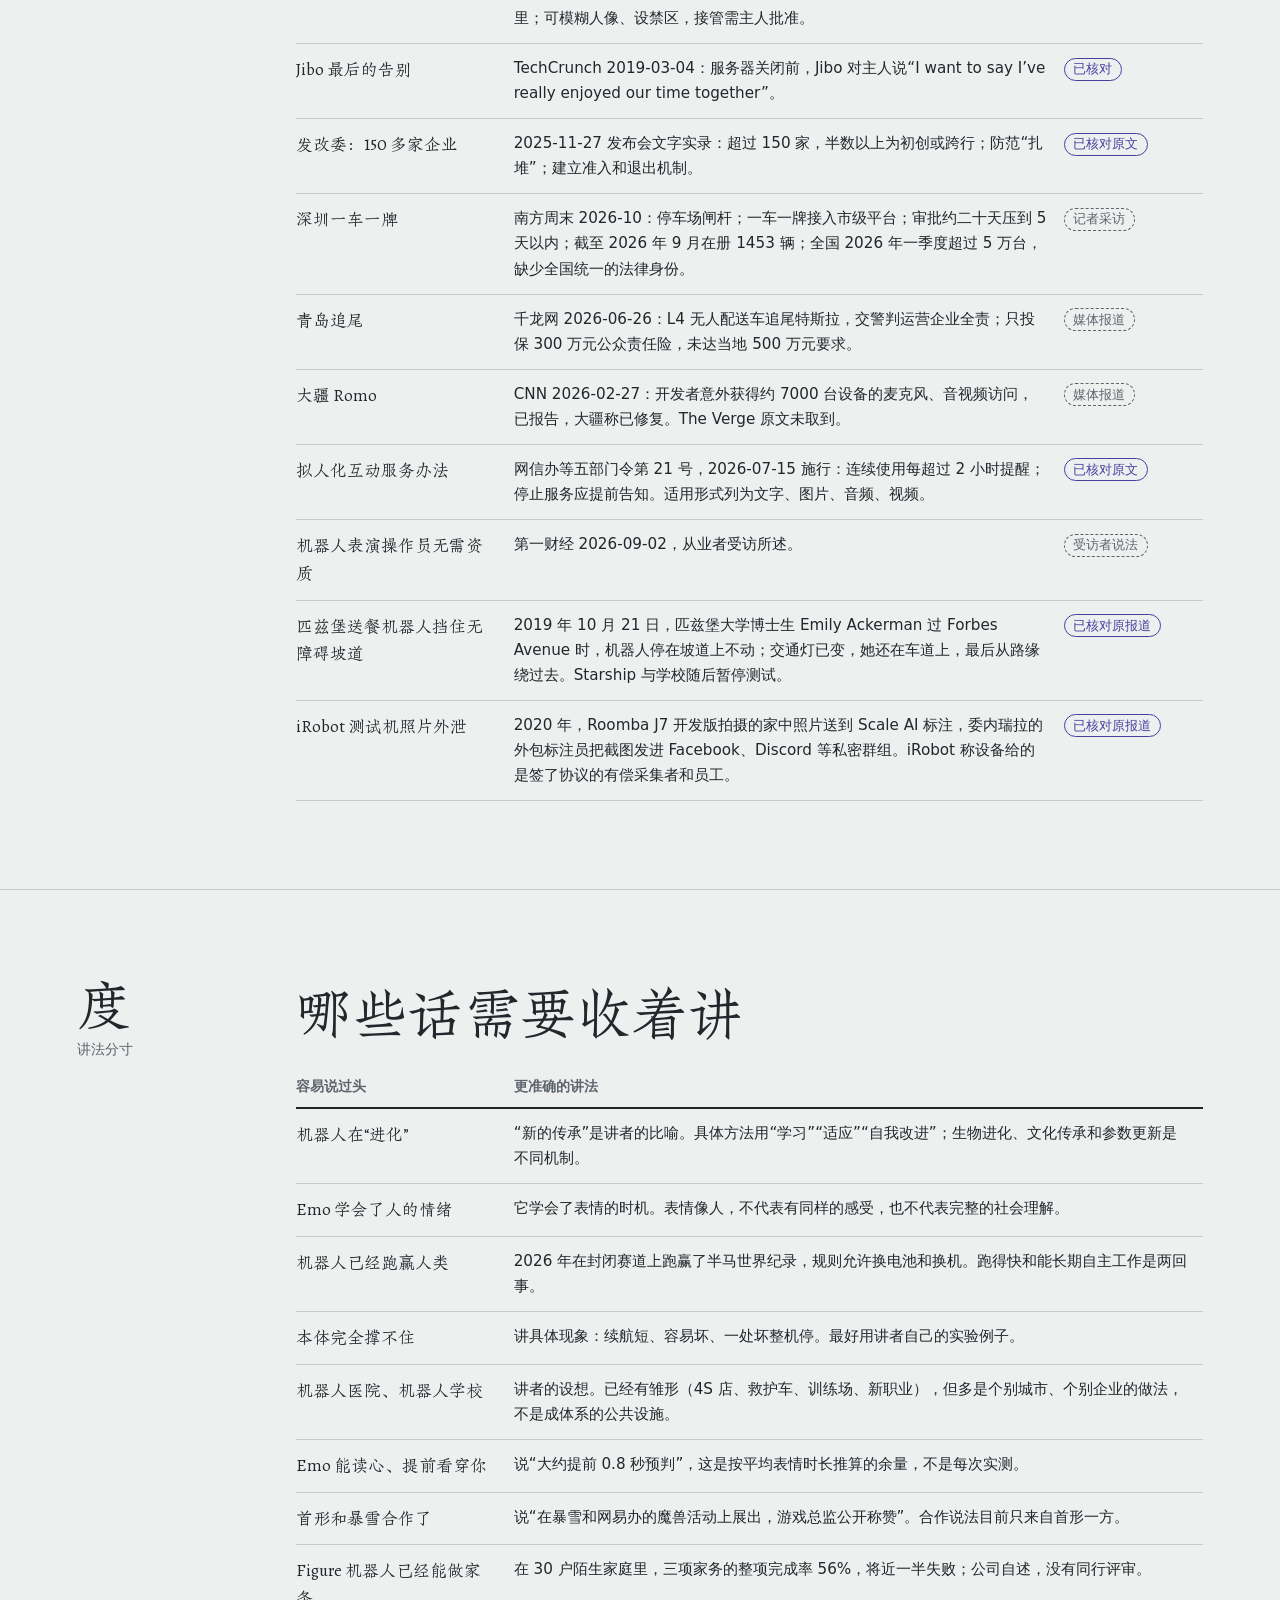
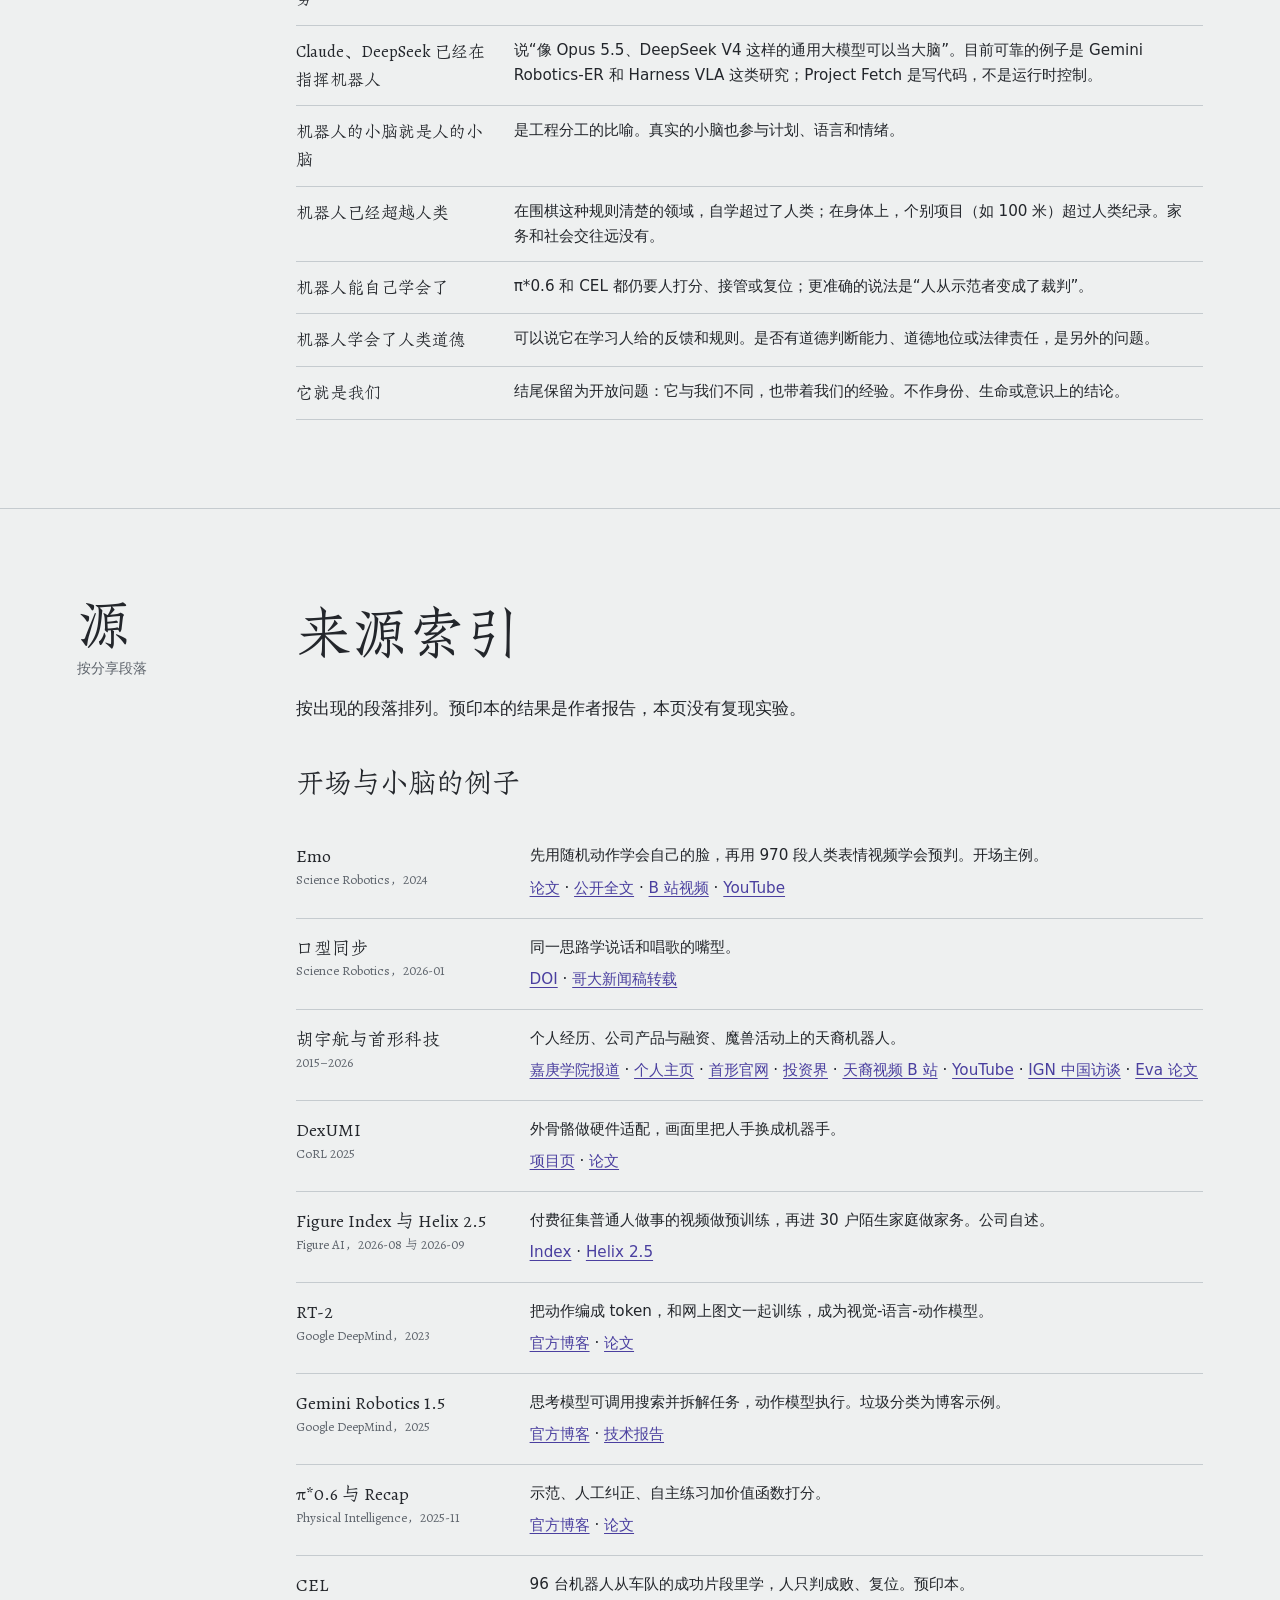
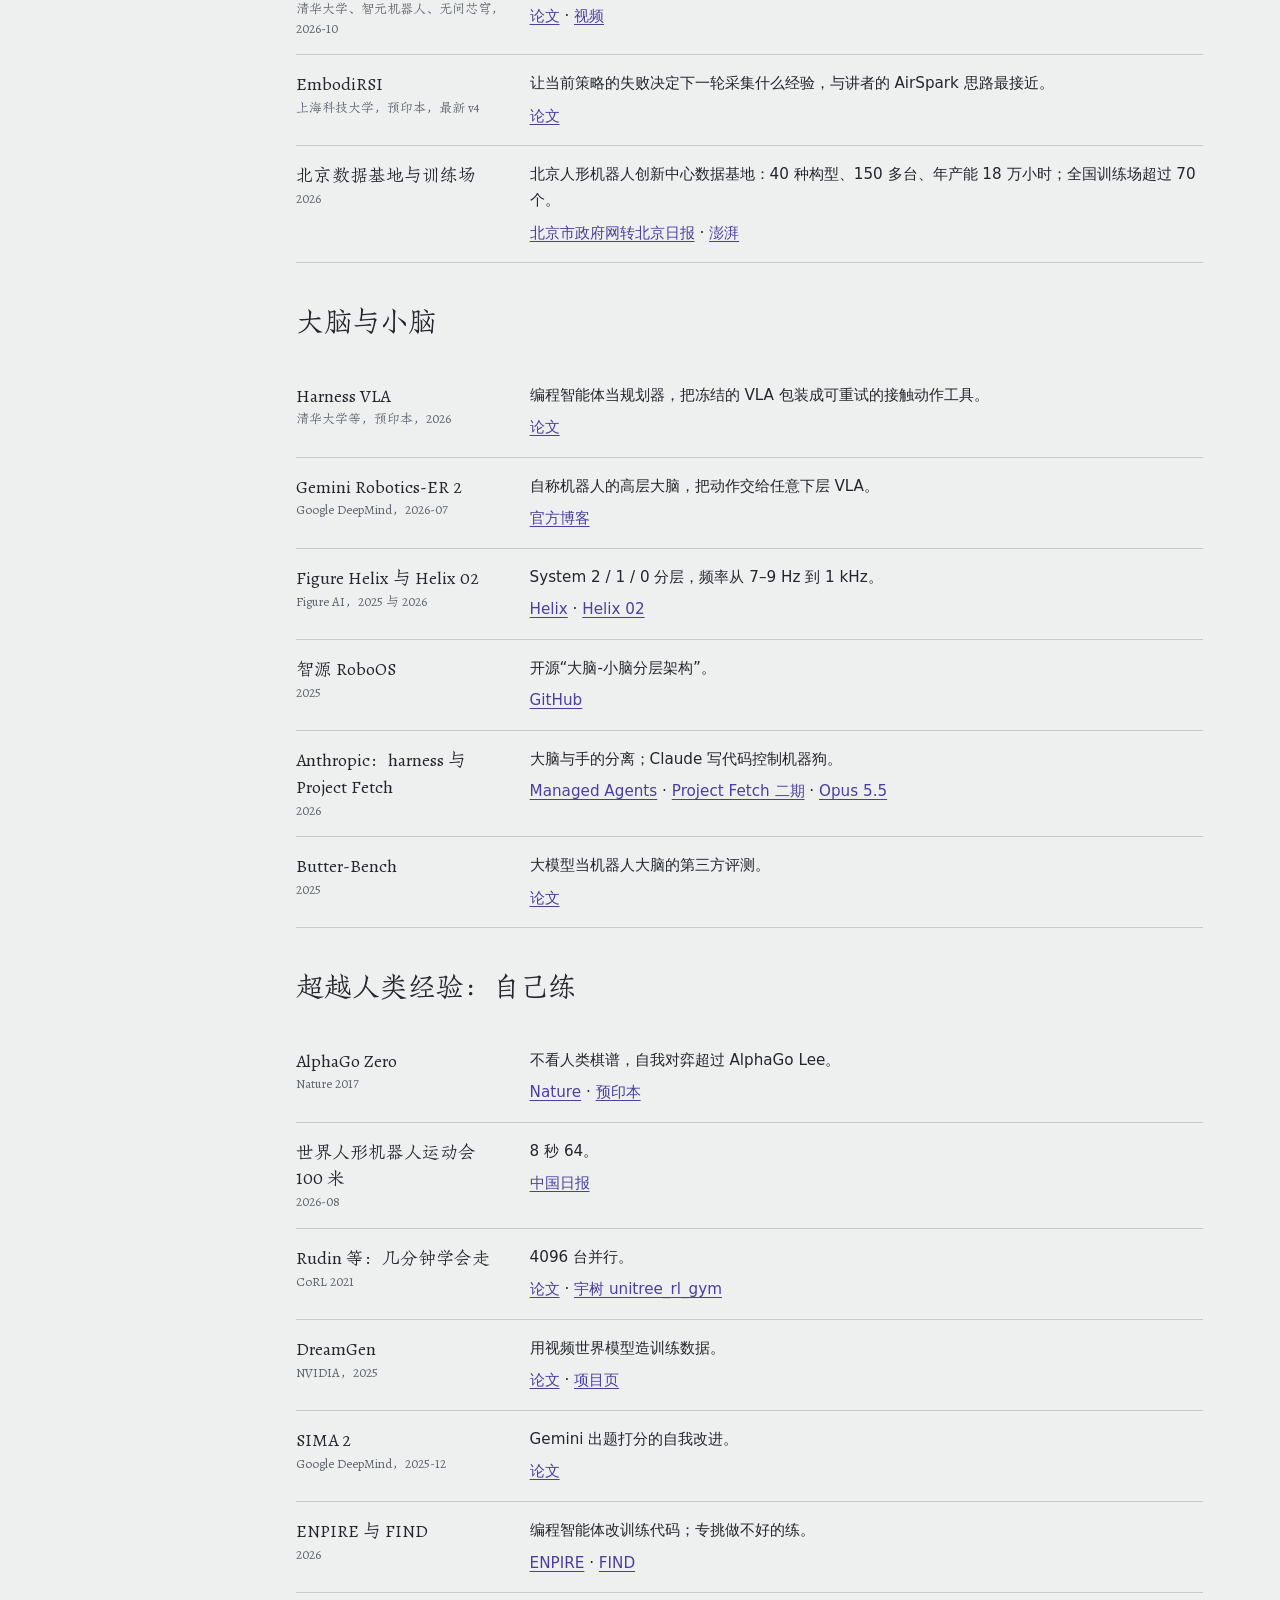
==== commit f85a9602: "Sync with PPT v2026.11.04.10: three-layer brain/harness/cerebellum, RL vs imitation and RSI loop, se" ====
--- a/research.html
+++ b/research.html
@@ -20,7 +20,7 @@
 <main>
 
 <section id="why" class="part" aria-labelledby="why-title">
-  <div class="rail"><span class="numeral" aria-hidden="true">据</span><span class="time">2026 年 11 月 4 日核查 · v3.8</span></div>
+  <div class="rail"><span class="numeral" aria-hidden="true">据</span><span class="time">2026 年 11 月 4 日核查 · v3.9</span></div>
   <div class="content">
     <h1 id="why-title" style="font-size:clamp(2.4rem,5vw,4rem);line-height:1.25;margin-bottom:1.6rem">调研与核查</h1>
     <p class="lead">这一页记录主线为什么这样安排，台上用到的事实查到了哪一步，以及哪些话需要收着讲。</p>
@@ -96,6 +96,18 @@
       <li>“自进化”三层（自己练动作、自己挑该练什么、自己改训练方法）是讲者的归纳；“递归自我改进（RSI）”没有权威、统一的定义，页面和讲稿都这样注明。100 米 8 秒 64 挪到“身体不一样”。</li>
       <li>接起来：同一个 Gemini Robotics 1.5 视频第 59–95 秒，按官方字幕和逐帧画面核实：研究员说下周去伦敦、请机器人收拾行李并放毛线帽，再问会不会下雨；机器人回答好几天可能下雨，“我把雨伞放进你的包里”。带伞是机器人自己提出的。改用这段（第 61–93 秒）和四格分镜；搜索框和天气卡片是官方标注的示意动画。</li>
       <li>半马配新华社现场照片：2025 年天工 Ultra 冲线（李欣摄，<a href="http://www.news.cn/tech/20250420/53172980dd8a4c5e81b4519380a09eac/c.html" target="_blank" rel="noopener noreferrer">新华网 2025-04-20</a>）；2026 年冠军“闪电”冲线、天工 Ultra-2026 途中摔倒（张晨霖、雒圆摄，<a href="https://www.news.cn/photo/20260419/caa4dfa1c0d340cbbac8210fbb20b44e/c.html" target="_blank" rel="noopener noreferrer">新华网图集 2026-04-19</a>）。宇树 H1 被担架抬走只有文字报道，没有找到可靠照片。部分新华网稿件写的人类纪录“57 分 20 秒”与 56:42 不一致，仍以 56:42 为准。和 PPT v2026.11.04.7（30 页）、演讲稿 v2026.11.04.7 逐页对应。</li>
+    </ul>
+    <h2 style="font-size:1.8rem;margin:3rem 0 1rem">v3.9 的调整：与 PPT v2026.11.04.10 同步（三层分工、强化学习与 RSI 闭环、海蚀洞更正、陪伴机器人、硅基的我们）</h2>
+    <ul class="prose">
+      <li>开场：PPT 删掉了“今天分五步讲”路线页，章节在分段页底部一章一章揭晓。网页保留顶部导航和路线条（方便读者跳读），删去开场里的“今天的路线 分五步讲”一块；伏笔改为“要回答它，得先弄清楚：这些本事，是怎么一层一层长出来的”，转场句“第一层答案，最直接：向人学”。</li>
+      <li>接起来：伦敦行李演示改成三层，每层配演示里对应的那一格：人说（第 1 格）→ 大脑“想”：听懂、查天气（Gemini Robotics-ER 1.5，第 2 格）→ harness 派单、验收（第 3 格，带伞是机器人自己提出的）→ 小脑“做”：算出手怎么动（Gemini Robotics 1.5，VLA，第 4 格）。加类比“人也这样分工：想到要带伞是大脑，手伸过去拿伞是小脑”。“验收、重试”是 harness 这一层的通俗说法，不是谷歌原文。</li>
+      <li>第二章重写：先对照模仿学习与强化学习（只给规则和奖励，让它自己试）；AlphaGo Zero（奖励：赢棋）和 Swift（奖励：沿赛道越快越好）说明“在规则清楚、奖励好定义的任务上，强化学习已经超过了人类顶尖水平”。再讲通用机器人：家里、街上的任务奖励难写，所以主要靠模仿；可只靠模仿有三道天花板（人的经验不够用：文字 14.8 万亿词元，京东 EgoLive 1680 小时约 70 天录像；身体不一样：8 秒 64；看世界的方式不一样：AirSpark 四张图），结论“模仿学习给起点，强化学习拔上限”。两组数字口径不同，不说“差几个数量级”。</li>
+      <li>自进化换成闭环图：执行 → 反馈 → 评估（找缺口）→ 改进 → 再执行；“改进”可以改三层：改动作（这就是强化学习，AlphaGo Zero、Swift）、改练什么（EmbodiRSI）、改怎么练（ENPIRE）；评估写错就照着错的进化（DeepMind 叠积木）。RSI 没有统一定义，闭环与三层是讲者的归纳，页面注明。回到真机分两块：①模拟到真机会掉分（EmbodiRSI 83.5% / 62.8% / 83.1% / 对照 75.0%）②一群机器人在现实里一起练（CEL 79.2% → 98.3%）；结尾“规则、打分的标准、最后的考官，还是人”。π*0.6 的视频撤下，改为讲者补充一句。</li>
+      <li>坎一 海蚀洞更正：我们的平台是旋翼无人机，无人艇是合作单位研制的，改为“做多架旋翼无人机的穿越实验（与合作单位的无人艇协同）”。撤下“打开舱盖”照片（那是无人艇），换成洞里调试旋翼无人机的照片（加装了浮筒），加花絮截图“两架无人机穿过洞口”。删去“防水、防撞、防腐蚀三重改造”“无人艇集群无碰撞穿越”（年度报告里写的是无人艇集群）。电机改为“带动螺旋桨”；风和浪改为“季风转换、大风大浪；洞口窄，几乎没有容错”；真实代价改为“无人机数次坠海……经历很多次炸机和反复调试，才完成多机穿越海蚀洞”（花絮字幕、讲者汇报讲稿）。</li>
+      <li>坎二分三部分：①“整齐”能打分吗：能学会的（TidyBot 85%）→ 说不清的 → 能打分的只好这样写（Figure 13–15 个玩具），接回“强化学习要先能打分”。②陪伴机器人为什么留不住人：心理学三个解释各配国内例子：新鲜感会过去（2026 春节 AI 玩具成交同比暴增 500 倍，部分 AI 陪伴潮玩 7 天无理由退货率高达 30%，每日商报 2026-04-07 转杭州市消保委；其他媒体的 40%、50% 口径不一，只用 30%）、期待对不上（西安养老院送餐机器人“不如喊一嗓子踏实”；长隆猜拳、三子棋）、信任会流失（防跌倒雷达误报，“次数多了，大家都不信了”，有人拔了电源）；陪伴离不开人（上海认知症照护中心仿生猫，护理员原话）。养老院例子都出自光明日报《从能用到好用，养老机器人还要迈几道坎》（中新网转载，2026-10-14）。再加“被看着”（NEO）和再举手。Jibo、Anki、Kuri、Kanda 2004 移入讲者备注。③社交机器人，不只关乎机器，更关乎人：Cross &amp; Kappas 综述（Annual Review of Psychology 77，2026）引文；以往侧重情绪表达，还要看目标与角色、自我呈现、文化（例子是讲者对应的）；心理学、社会学、公共管理。</li>
+      <li>四 回到题目：三种传承不变，删去前面那行“脸、书、手”的回顾；原来的四句回收换成“硅基的我们？”：它像我们（脸、心、手）也不是我们（胡宇航：“断网断电，它就又变成了一堆金属。”）；它还没走进家门，先走进了我们的想象：银幕上（《流浪地球》MOSS；《流浪地球2》图恒宇给丫丫“完整的一生”）、网络上（2026-10 B 站“养大肥鱼”，封面图来自 UP 主“数字生命-云宝”BV1VAnB6EESr；来源：差评，投资界转载 2026-10-29；是网友用开源工具自己搭的，不是 DeepSeek 官方产品）、评论区（首形 Origin F1 宣传片 3.4 亿播放，“我攒钱，你迭代，终有一天我们会相见”，《环球人物》2026-04-15，照片记者陈昊摄）；“期待和包容已经先到了，规矩还没写好”。</li>
+      <li>五 怎样共处：开头点明三个问题对着基础设施（坎一）、公共空间、家里的数据（坎二“被看着”）；家里的数据补“大肥鱼”公开主人相册（文章说多半是网友玩梗，不当成核实过的安全事件）；“规则已经开始写”去掉 Jibo 的回扣，改为“管的正是这类陪伴型、拟人化的 AI”。交流补“机器人喊一嗓子，还得人跑一趟”（光明日报 2026-10-14）。</li>
+      <li>备讲台：时间表按讲稿的 time 字段（主讲 0:00–36:50，交流从约 36:50 起）；故事板改为 29 页；关键转场取讲稿的转场句；待办同步交接说明。和 PPT v2026.11.04.10（29 页）、演讲稿 v2026.11.04.10 逐页对应。</li>
     </ul>
     <p class="speaker">上一版的完整页面保存在<a href="archive/2026-10-16/index.html">归档</a>，调研页也在<a href="archive/2026-10-16/research.html">同一处</a>。</p>
   </div>
@@ -279,7 +291,7 @@
 
 <footer>
   <p>硅基的我们？调研与核查</p>
-  <p>2026 年 11 月 4 日 v3.8 · <a href="index.html">返回分享页</a> · <a href="archive/2026-10-16/research.html">上一版调研页</a></p>
+  <p>2026 年 11 月 4 日 v3.9 · <a href="index.html">返回分享页</a> · <a href="archive/2026-10-16/research.html">上一版调研页</a></p>
 </footer>
 </body>
 </html>
--- a/site.css
+++ b/site.css
@@ -408,3 +408,55 @@
 .cave-pics.pics4 img{aspect-ratio:16/9}
 .cave-pics figcaption b{display:block;color:var(--si)}
 @media (max-width:640px){.cave-pics.pics4{grid-template-columns:repeat(2,minmax(0,1fr))}}
+
+/* v3.9: three layers (brain / harness / cerebellum) paired with storyboard frames */
+.layers{list-style:none;margin:1.8rem 0 1rem;padding:0;display:grid;gap:.6rem;max-width:58rem}
+.layers li{display:grid;grid-template-columns:7.5rem minmax(0,1fr) 11rem;gap:1.2rem;align-items:center;background:#fff;border:1px solid var(--line);padding:.6rem .8rem}
+.layers li.say{background:transparent;border-style:dashed}
+.layers li.harness{background:var(--si);border-color:var(--si);color:#fff}
+.layers .tag b{display:block;font-family:var(--serif);font-weight:400;font-size:1.45rem;line-height:1.2}
+.layers .tag small{display:block;font-size:.78rem;color:var(--muted)}
+.layers li.harness .tag small,.layers li.harness p small{color:#DCD9F0}
+.layers p{margin:0;font-size:.95rem;line-height:1.65}
+.layers p small{display:block;font-size:.8rem;color:var(--muted);margin-top:.2rem}
+.layers figure{margin:0}
+.layers img{width:100%;aspect-ratio:16/9;object-fit:cover;display:block}
+.layers figcaption{font-size:.72rem;color:var(--muted);margin-top:.2rem}
+.layers li.harness figcaption{color:#DCD9F0}
+@media (max-width:820px){.layers li{grid-template-columns:5.5rem minmax(0,1fr)}.layers figure{grid-column:1 / -1;max-width:20rem}}
+
+/* v3.9: RSI loop arrows and labels */
+.loop .arrow{fill:var(--si)}
+.loop .node.si{fill:var(--si);stroke:var(--si)}
+.loop text.w{fill:#fff}
+.loop text.hubs{font-family:var(--sans);font-size:11px;fill:#fff}
+
+/* v3.9: hurdle two: big numbers, three "why" cards, discipline rows */
+.rules p{font-size:.95rem;line-height:1.7;margin:0 0 .6rem}
+.big-number{font-family:var(--serif);font-size:2.2rem;line-height:1.2;color:var(--si);margin:.2rem 0 .5rem!important}
+.big-quote{font-family:var(--serif);font-size:1.3rem;line-height:1.4;color:var(--si);margin:.3rem 0 .6rem}
+.whys{display:grid;grid-template-columns:repeat(3,minmax(0,1fr));gap:1.4rem;margin:1.8rem 0 0}
+.whys article{border-top:2px solid var(--ink);padding-top:.8rem}
+.whys h5{font-family:var(--serif);font-weight:400;font-size:1.2rem;margin:0 0 .3rem;display:flex;gap:.6rem;align-items:baseline}
+.whys h5 span{font-family:var(--sans);font-size:.8rem;background:var(--si);color:#fff;padding:0 .45rem;line-height:1.5}
+.whys p{font-size:.93rem;line-height:1.7}
+.facts.frame-rows dt small{display:block;font-family:var(--sans);font-size:.72rem;color:var(--muted)}
+.recap.three{grid-template-columns:repeat(3,minmax(0,1fr))}
+
+/* v3.9: closing, "it is like us, and it is not"; how we imagine it */
+.alike{display:grid;grid-template-columns:minmax(0,.8fr) minmax(0,1.4fr);gap:2rem 2.6rem;margin:1.6rem 0 0;align-items:start}
+.alike h4{margin:0 0 .8rem;font-size:1.15rem;color:var(--si)}
+.alike .facts{margin-top:0}
+.alike .quote blockquote{font-size:1.2rem}
+.imagine{display:grid;grid-template-columns:repeat(3,minmax(0,1fr));gap:1rem}
+.imagine figure{margin:0}
+.imagine img,.imagine .moss{width:100%;aspect-ratio:4/3;object-fit:cover;display:block}
+.imagine figcaption{font-size:.84rem;line-height:1.6;color:var(--muted);margin-top:.5rem}
+.imagine figcaption b{display:block;font-family:var(--serif);font-weight:400;font-size:1.05rem;color:var(--ink)}
+.moss{background:var(--ink);display:flex!important;flex-direction:column;align-items:center;justify-content:center;gap:.6rem}
+.moss i{width:3.4rem;height:3.4rem;border-radius:50%;border:3px solid #fff;display:grid;place-items:center}
+.moss i::after{content:"";width:1.2rem;height:1.2rem;border-radius:50%;background:#fff}
+.moss span{color:#fff;font-family:var(--sans);font-weight:600;letter-spacing:.12em;font-size:.95rem}
+.timeline li{grid-template-columns:6.6rem minmax(0,1fr)}
+@media (max-width:1100px){.whys,.imagine{grid-template-columns:repeat(2,minmax(0,1fr))}}
+@media (max-width:820px){.alike,.whys,.recap.three{grid-template-columns:minmax(0,1fr)}.imagine{grid-template-columns:minmax(0,1fr)}}
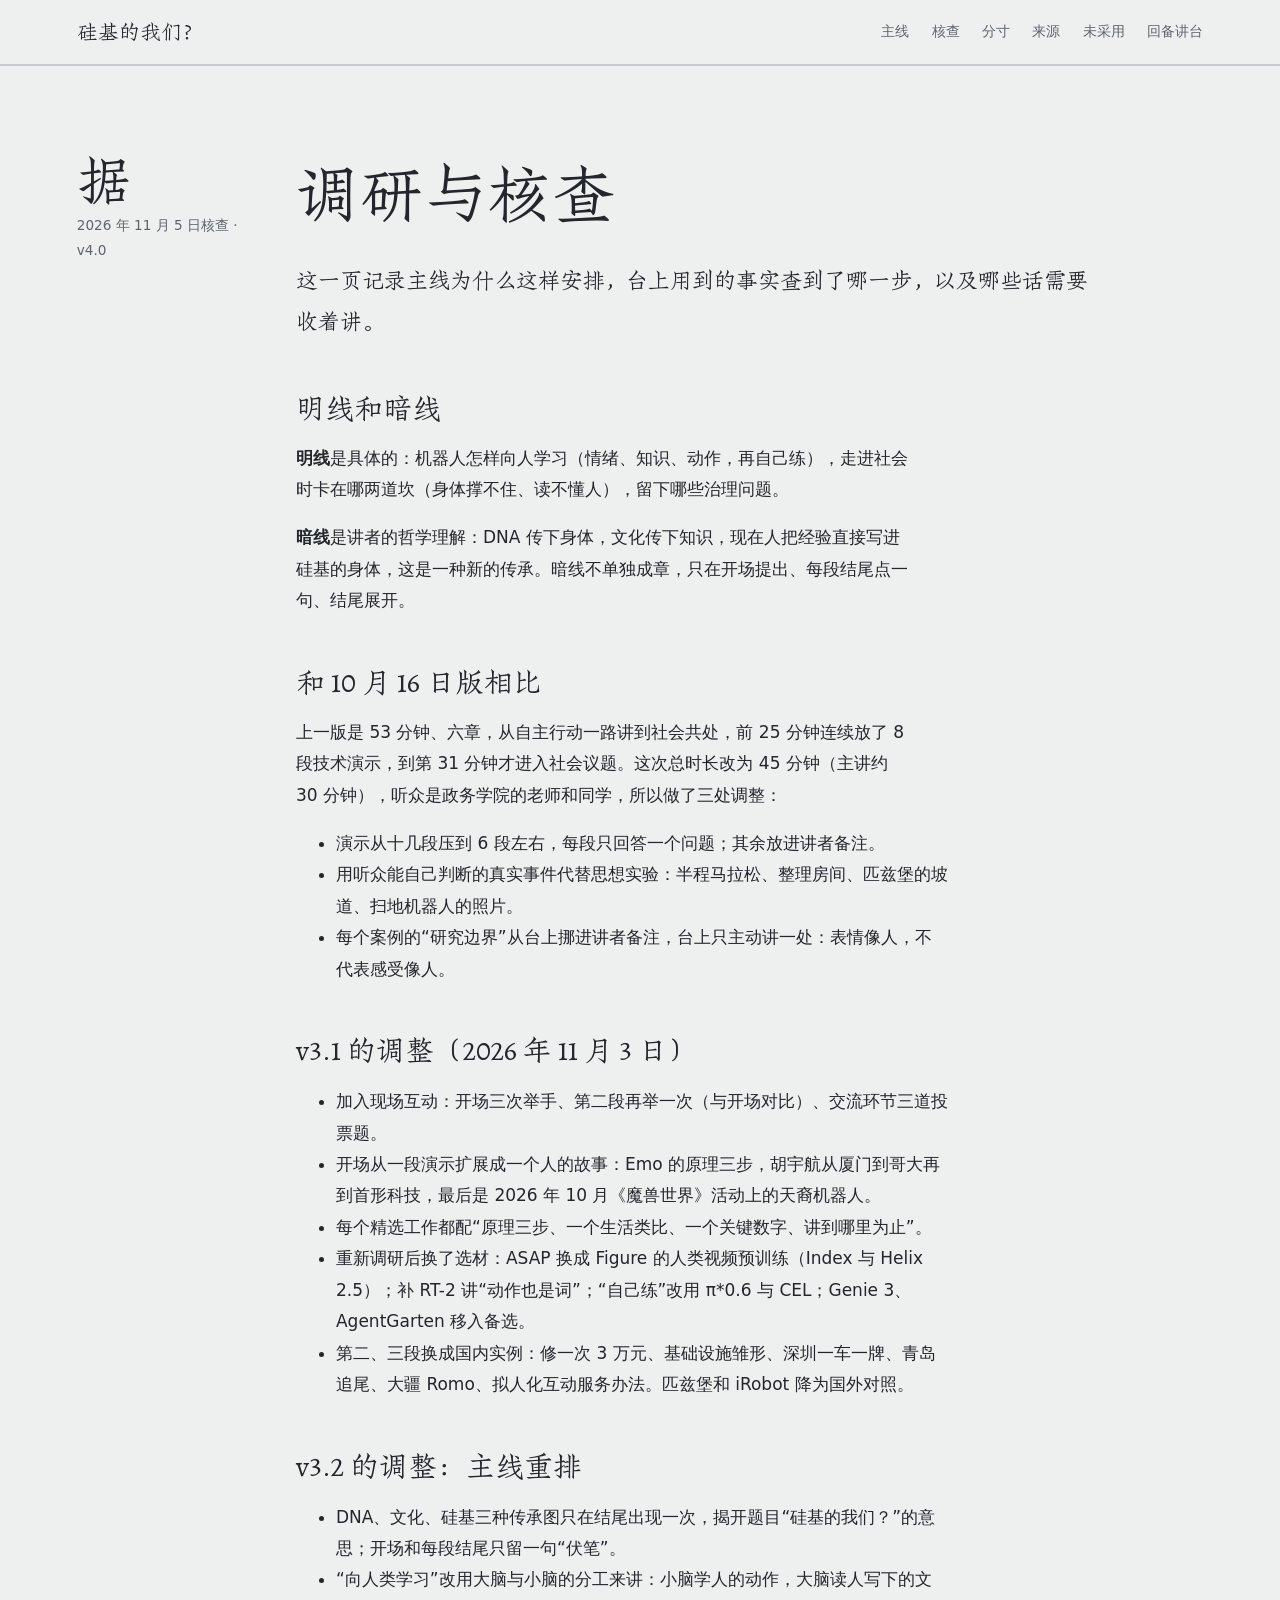
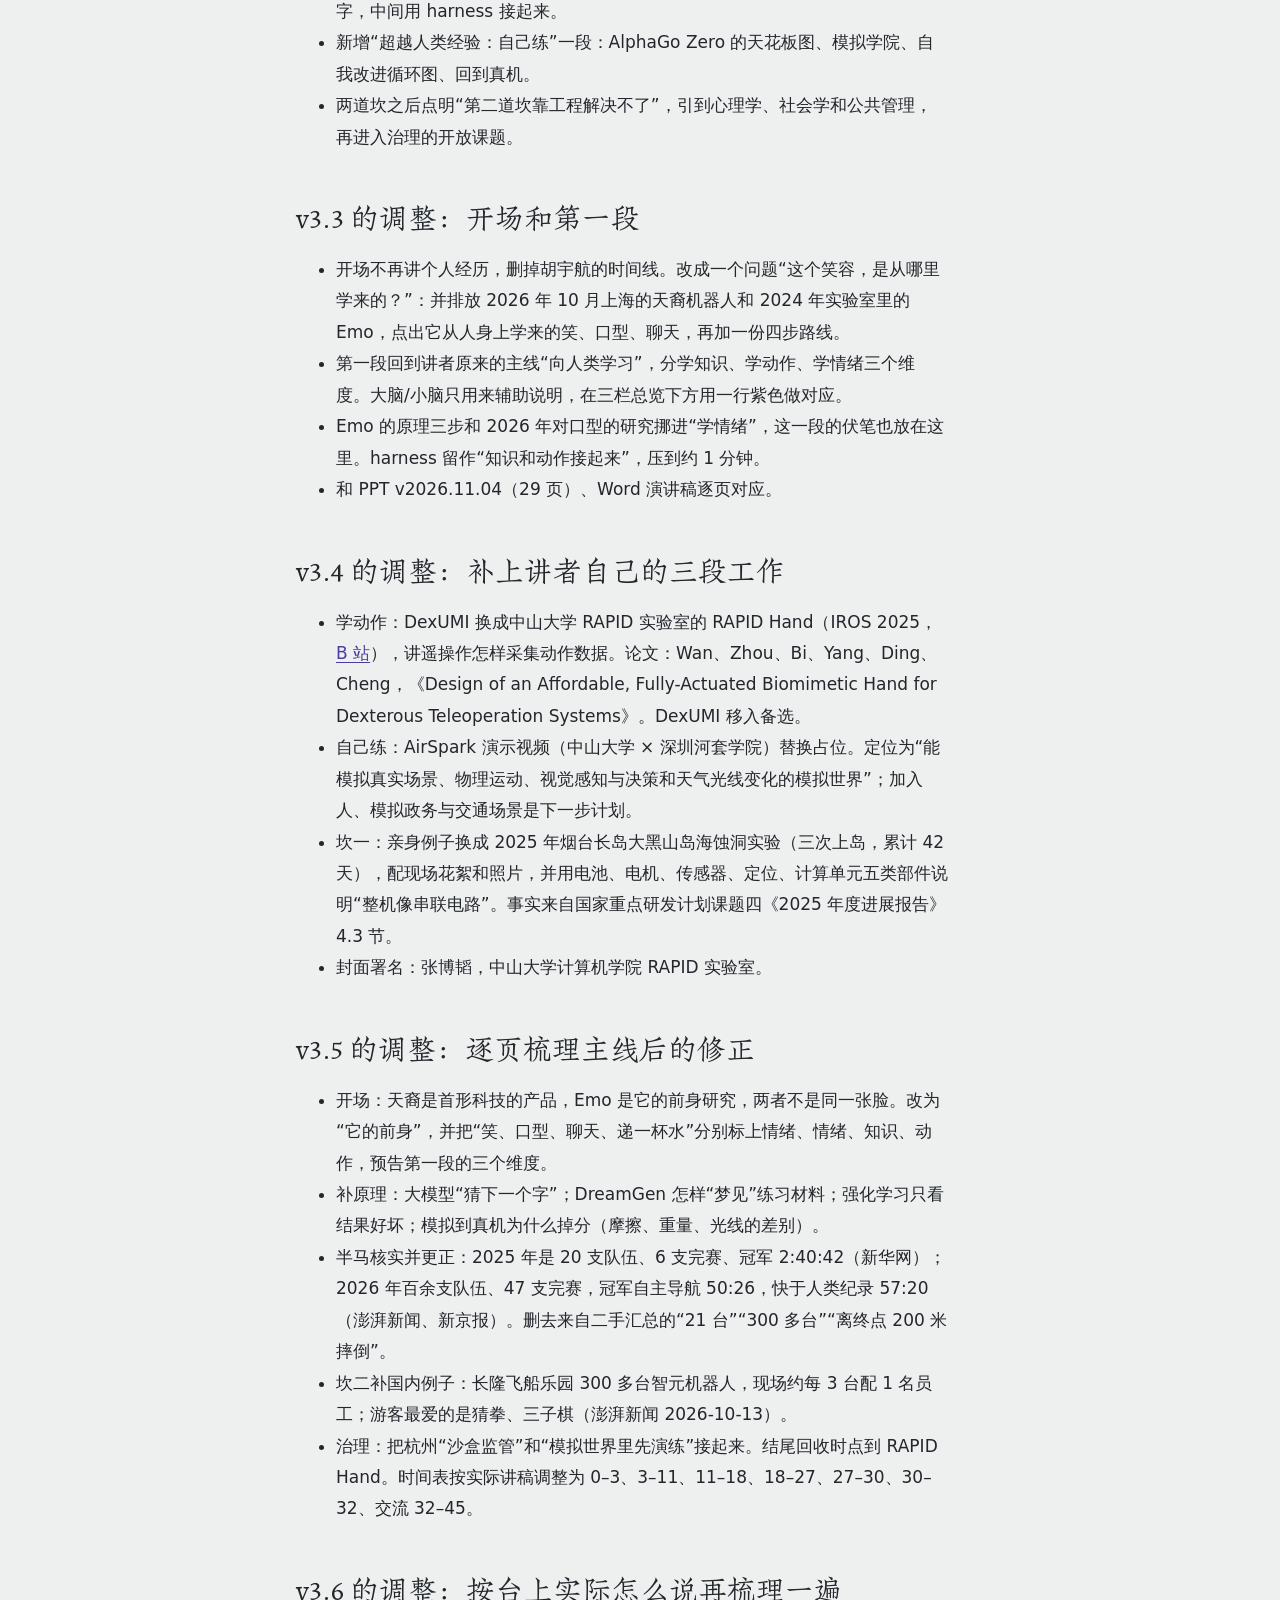
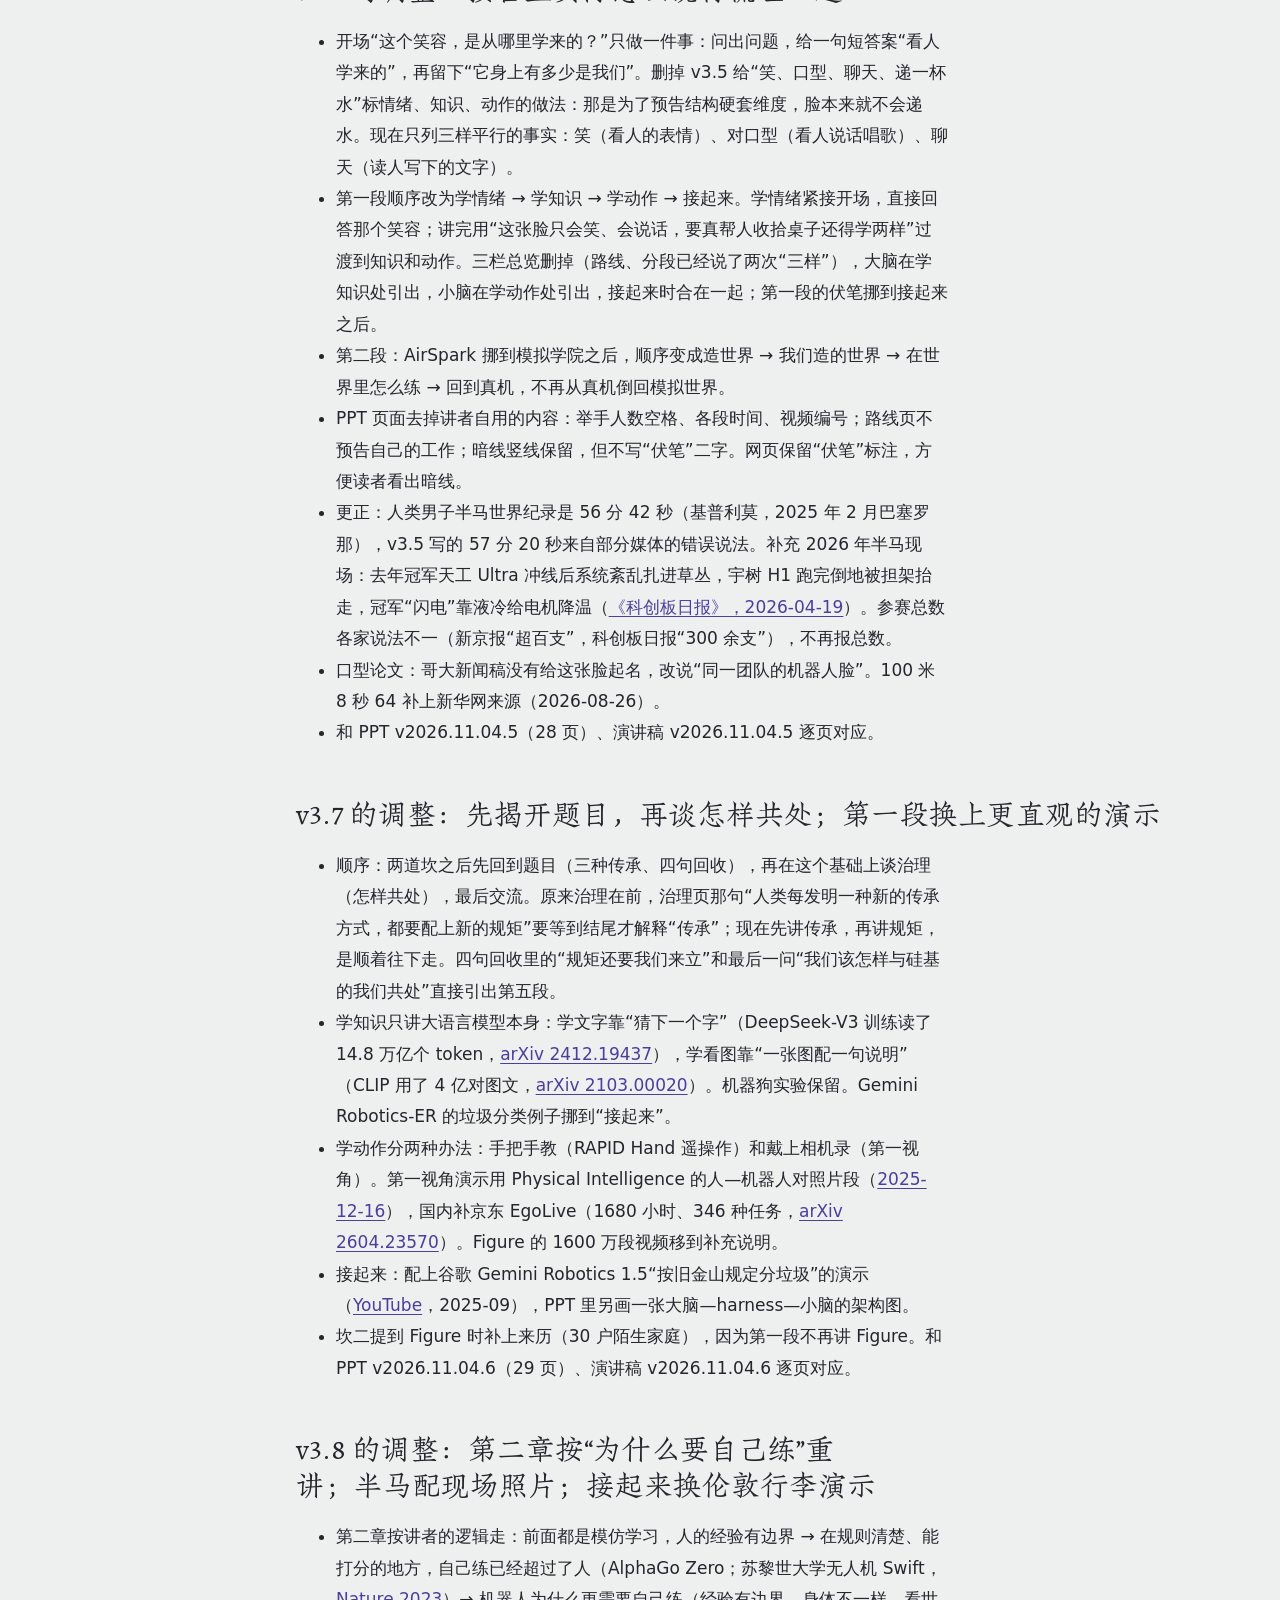
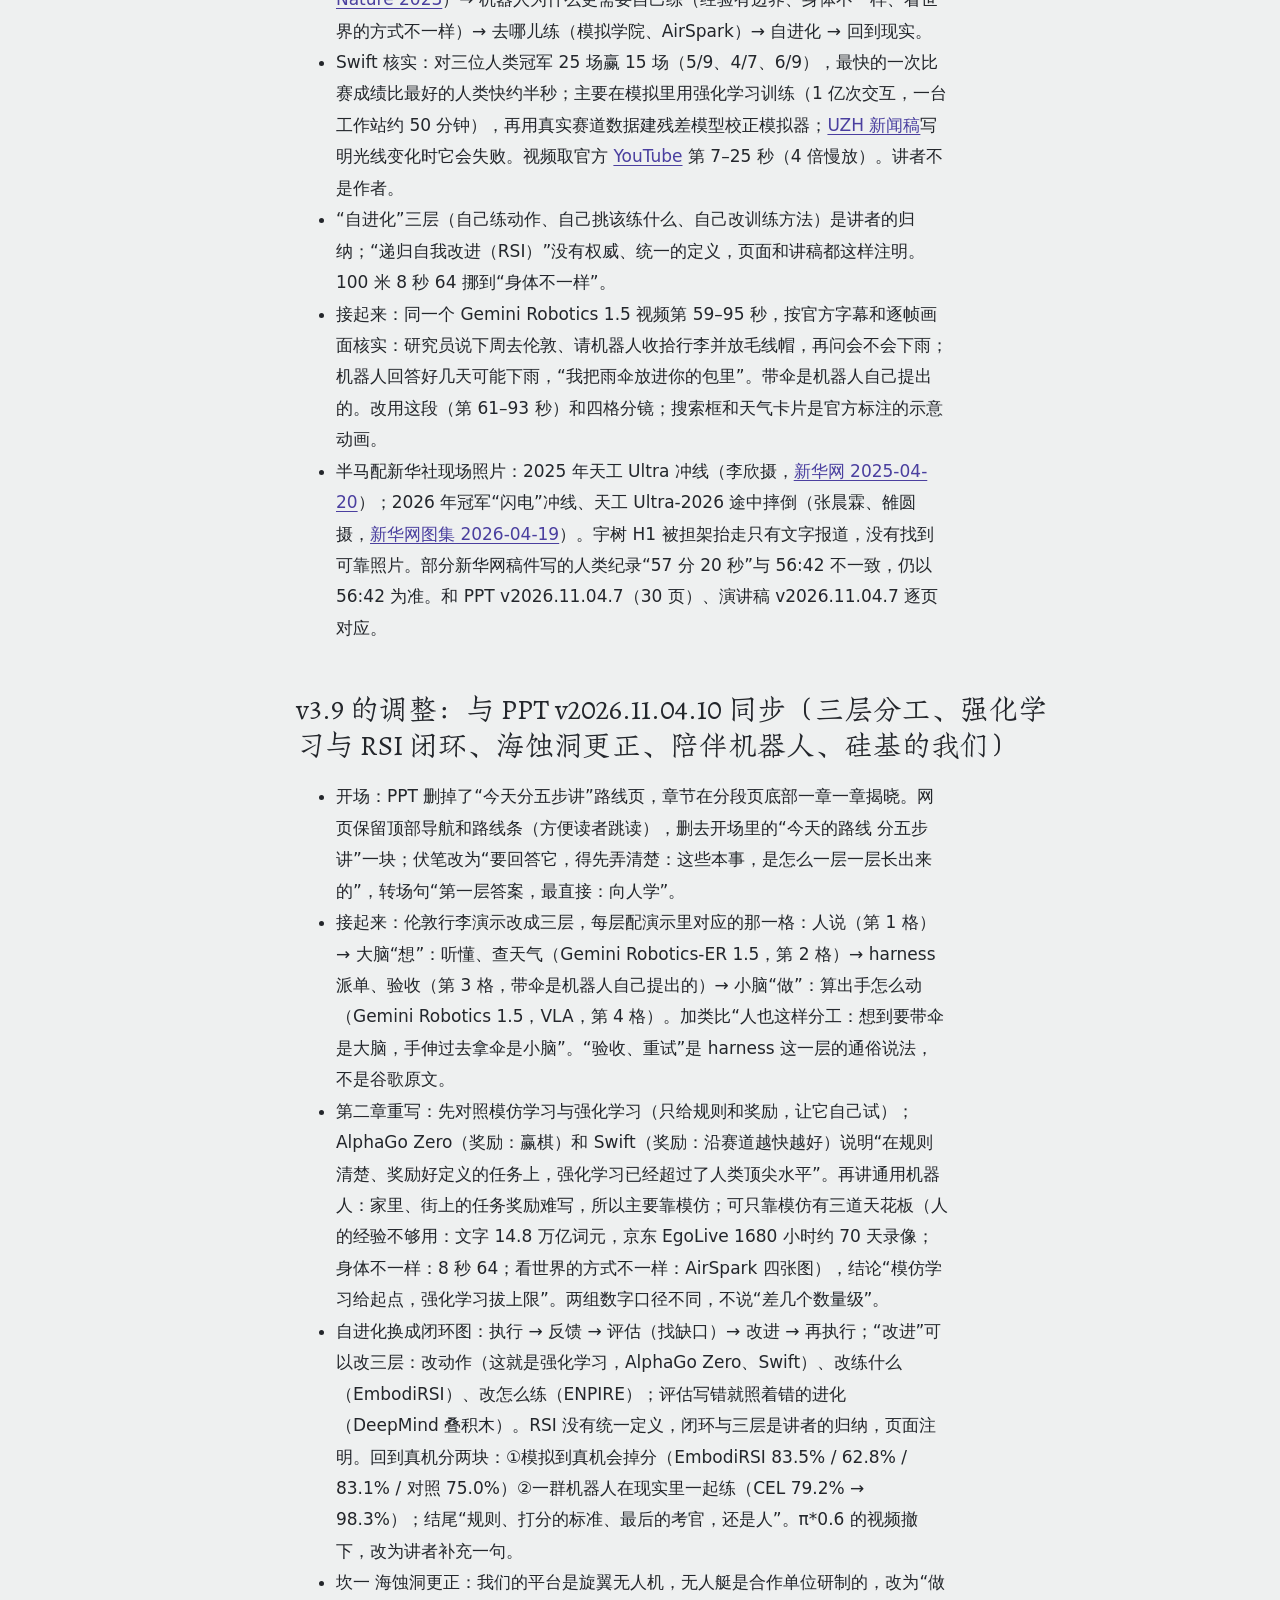
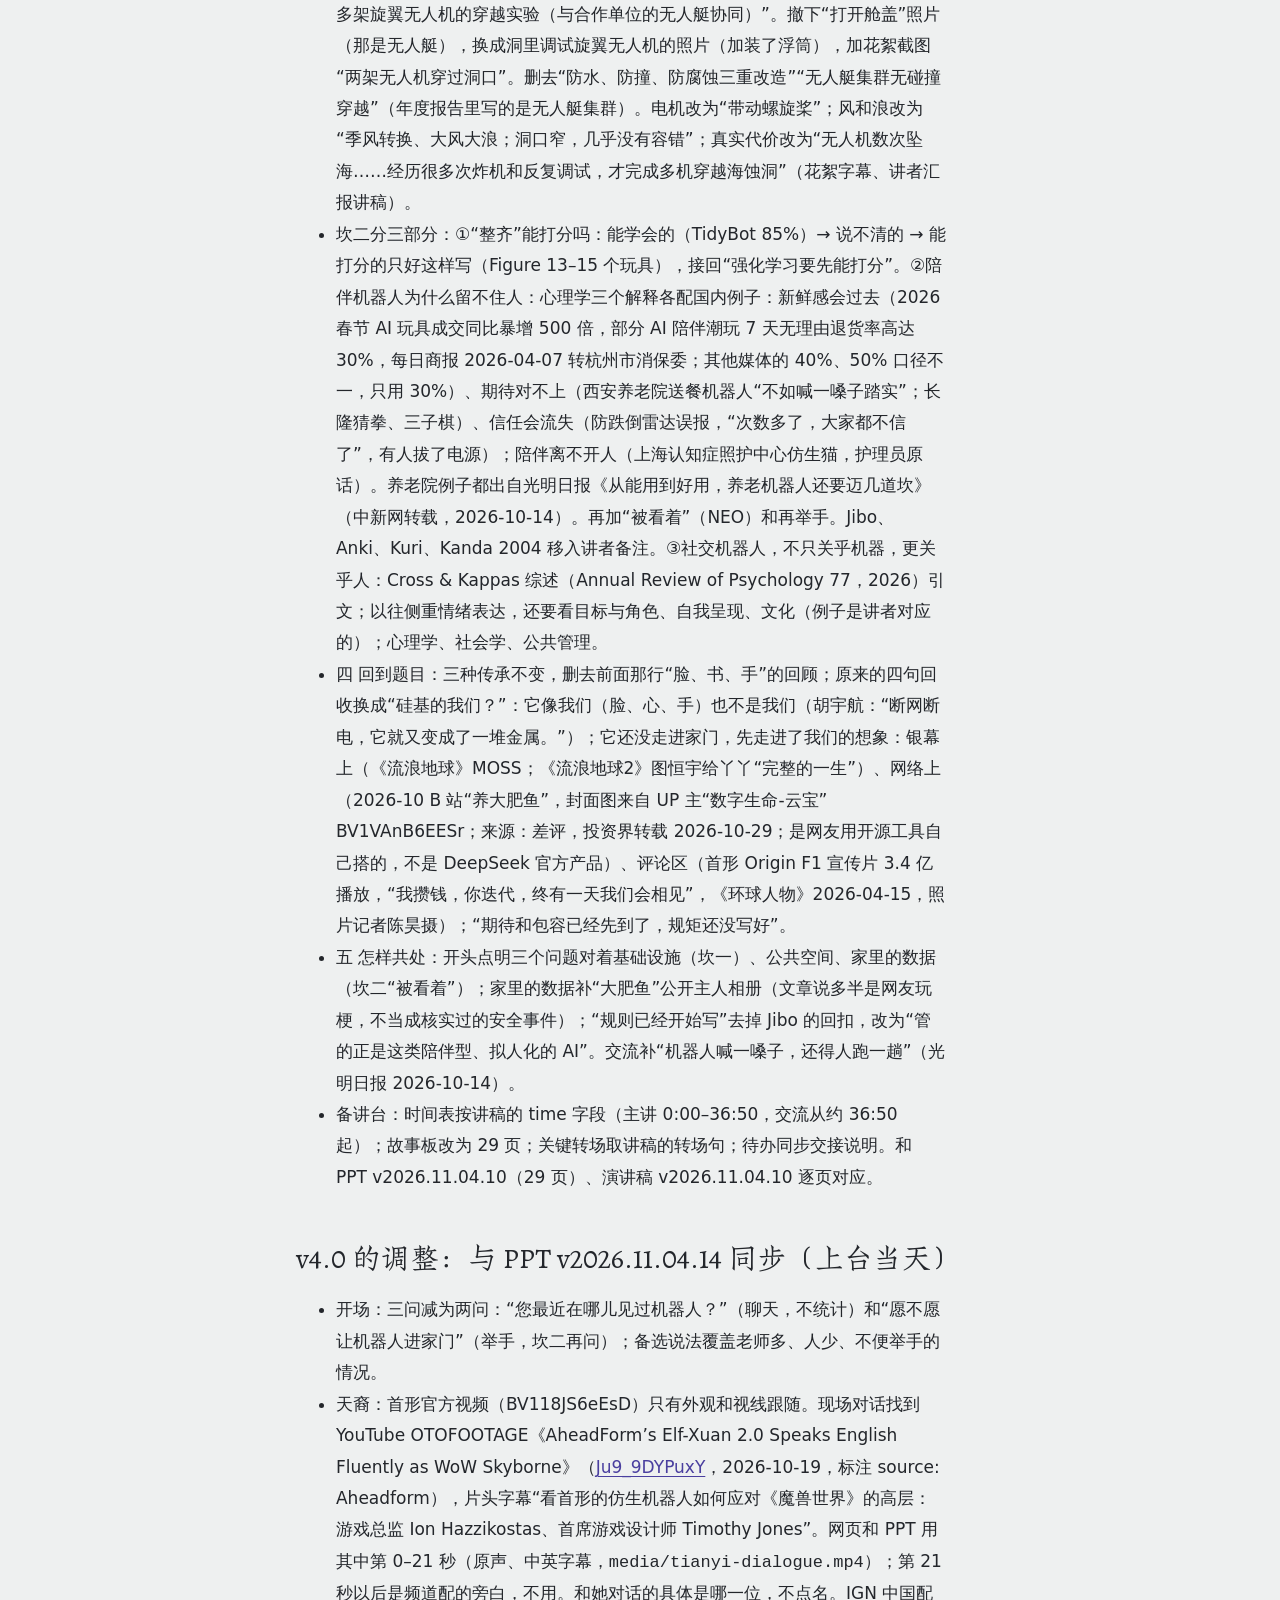
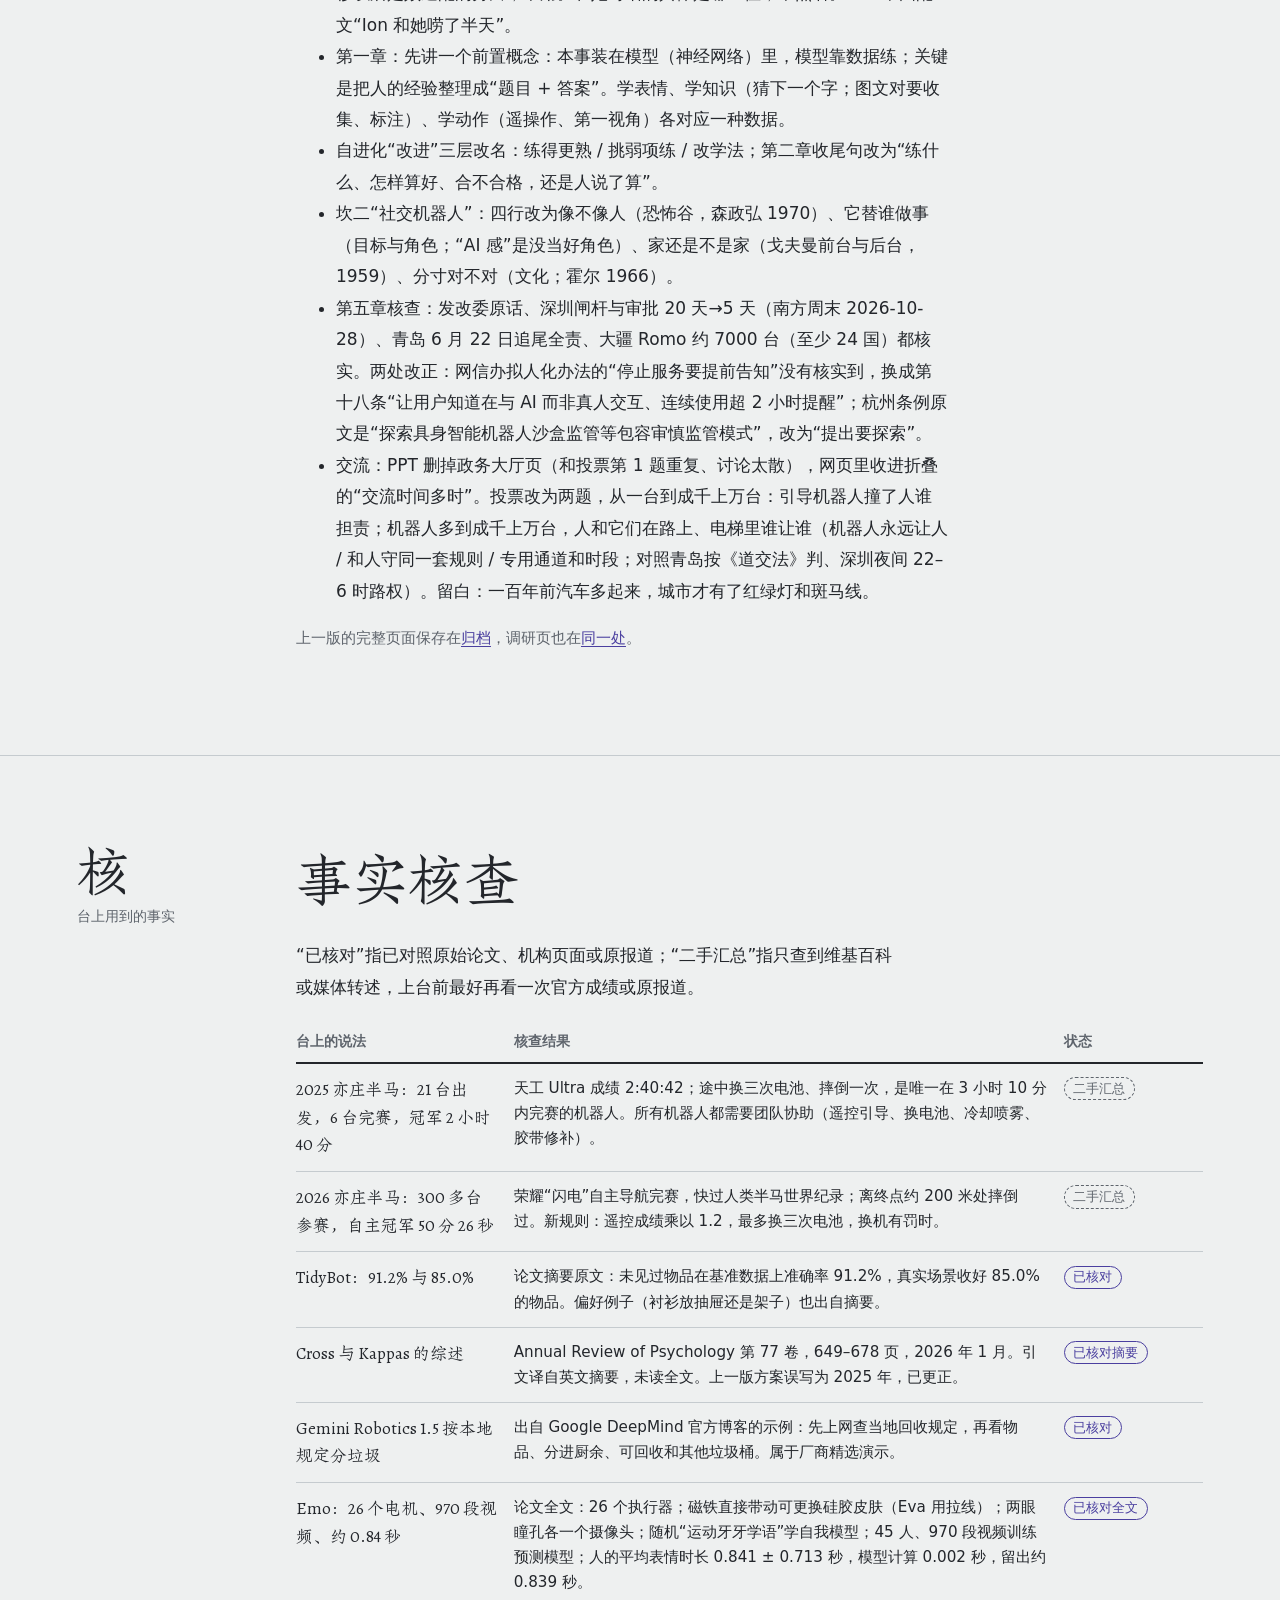
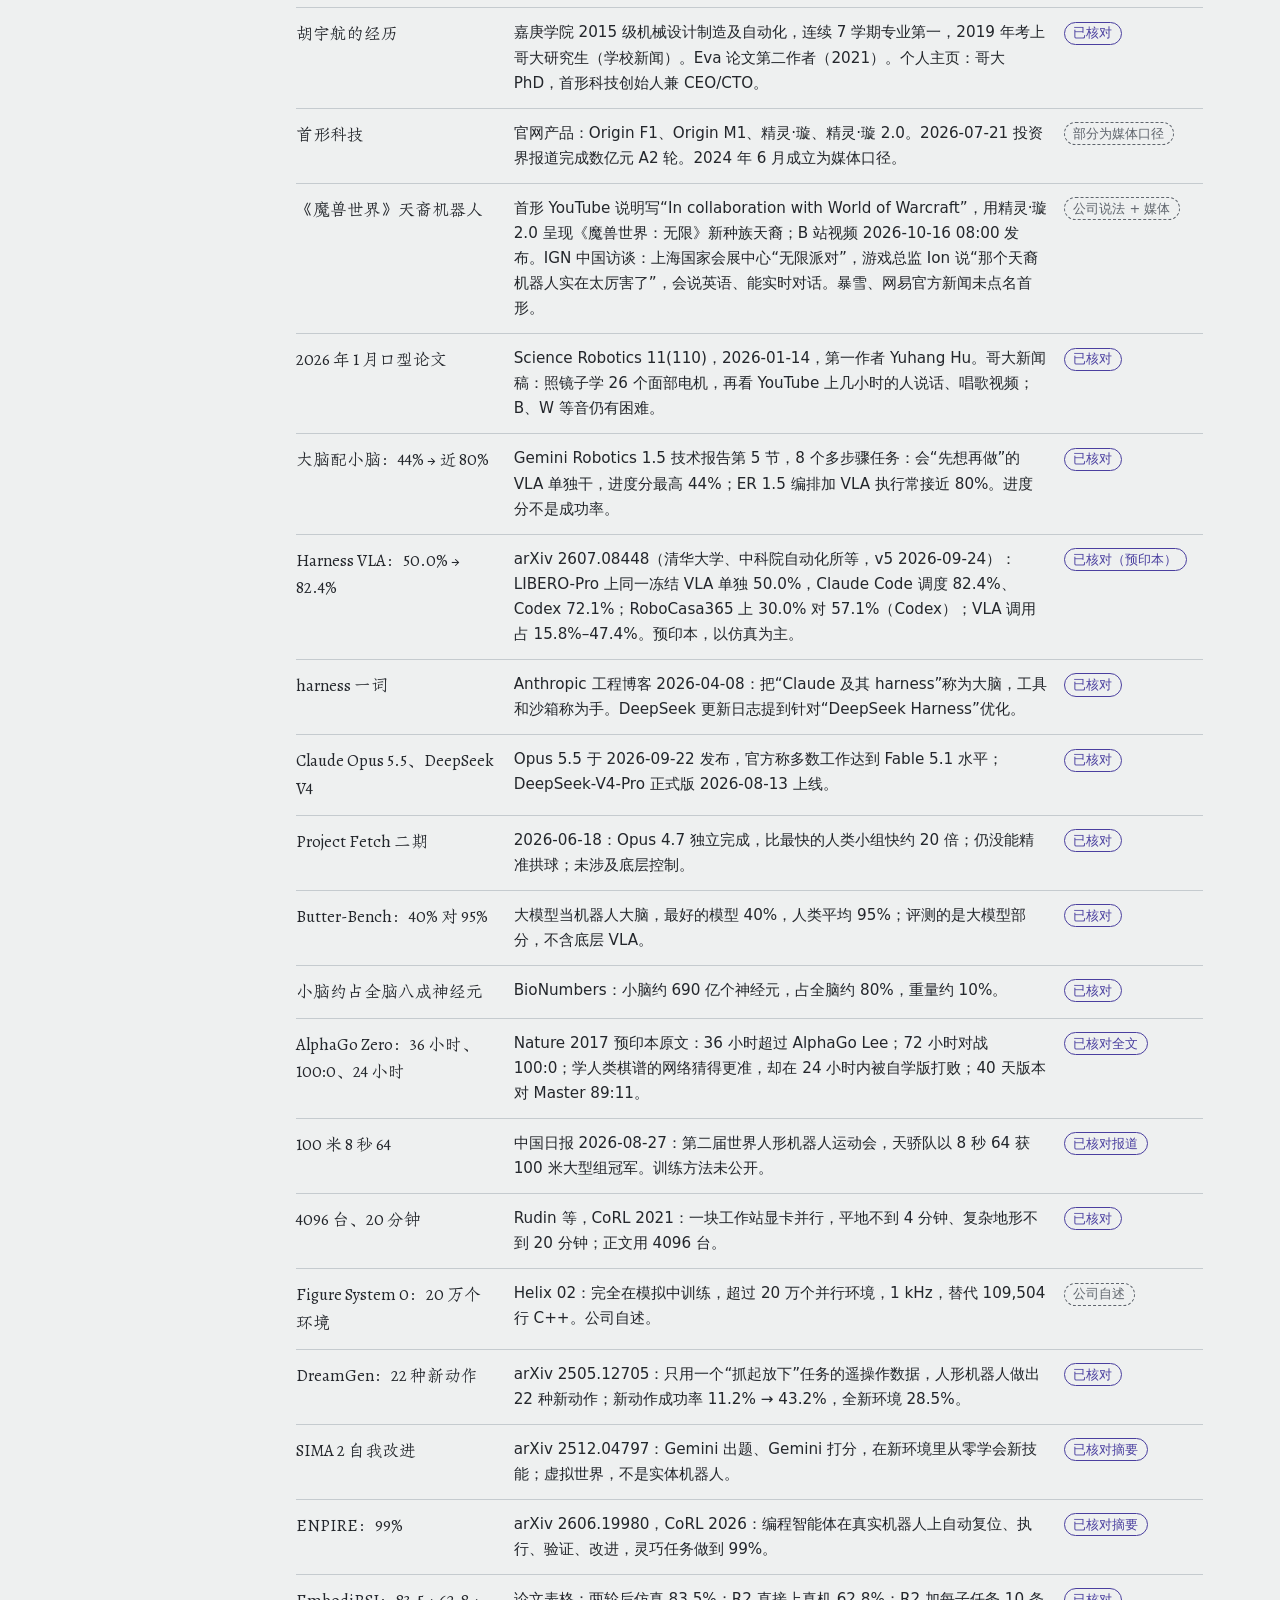
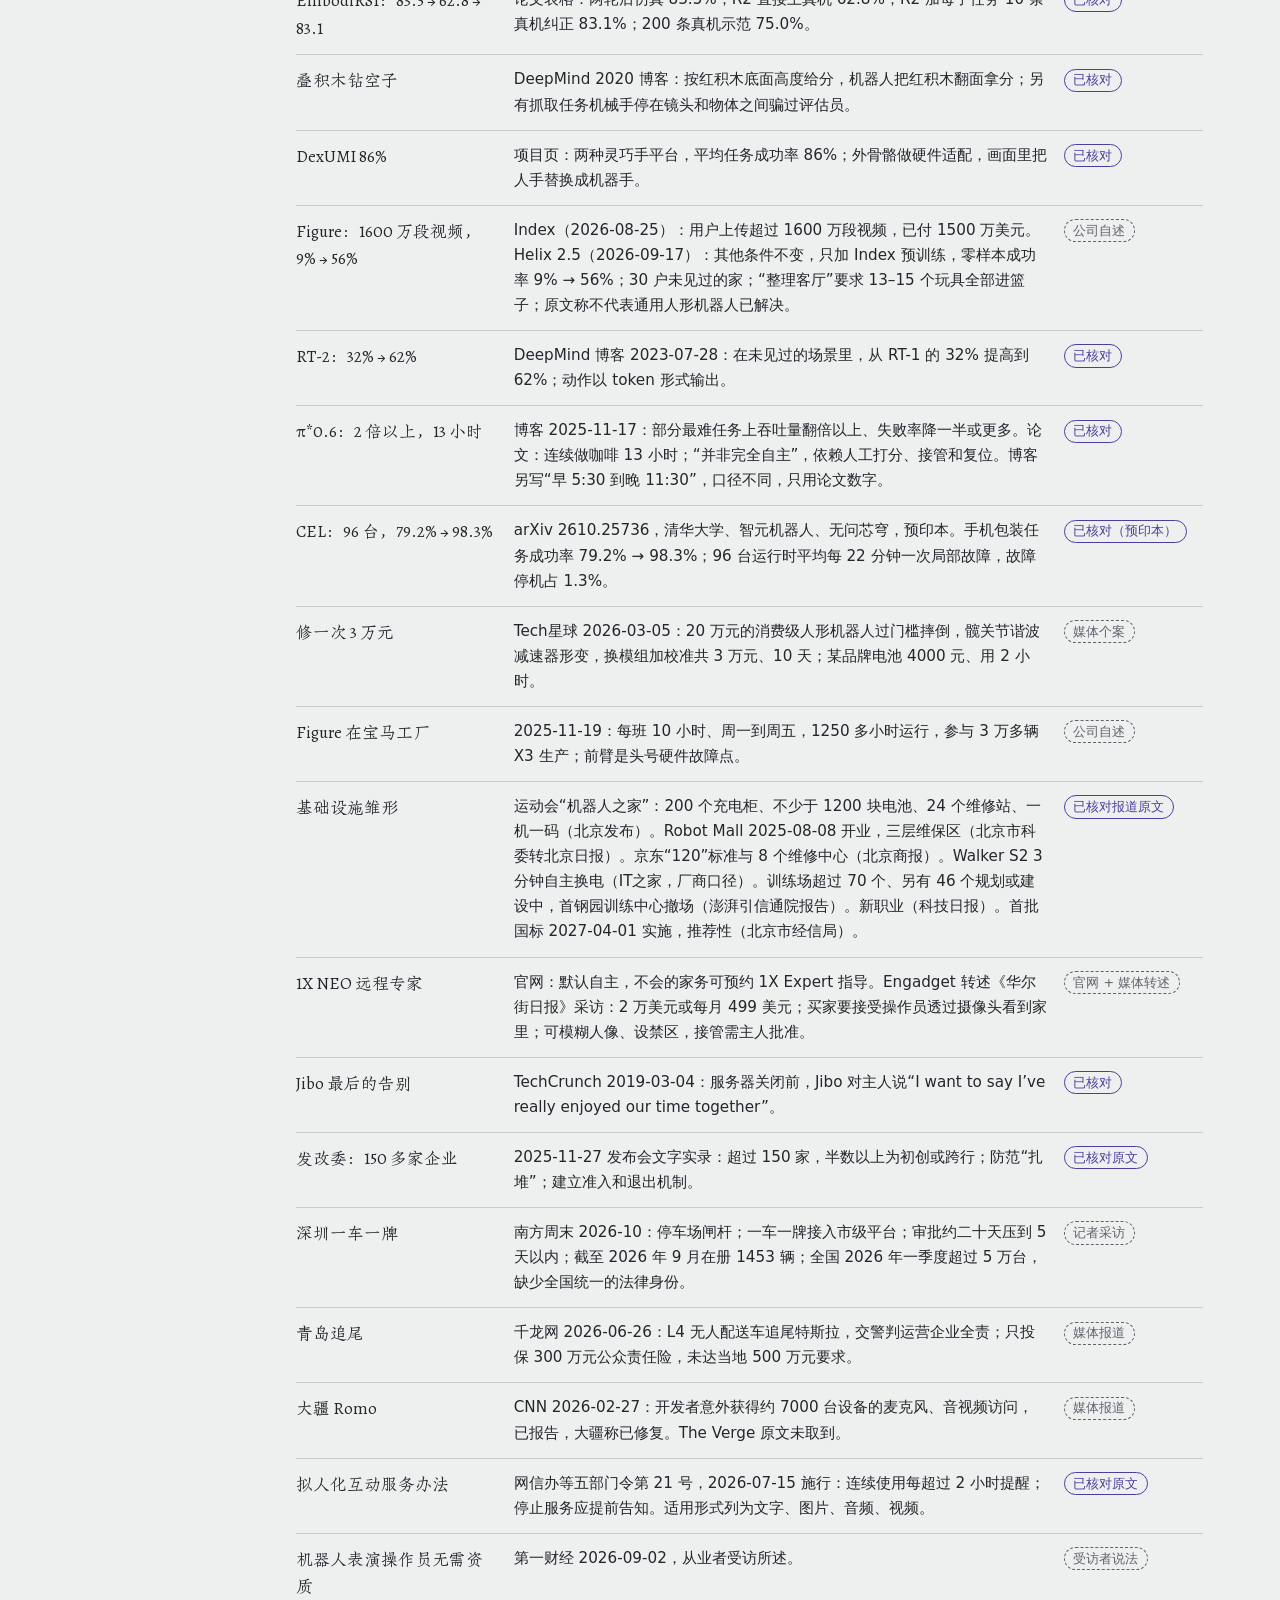
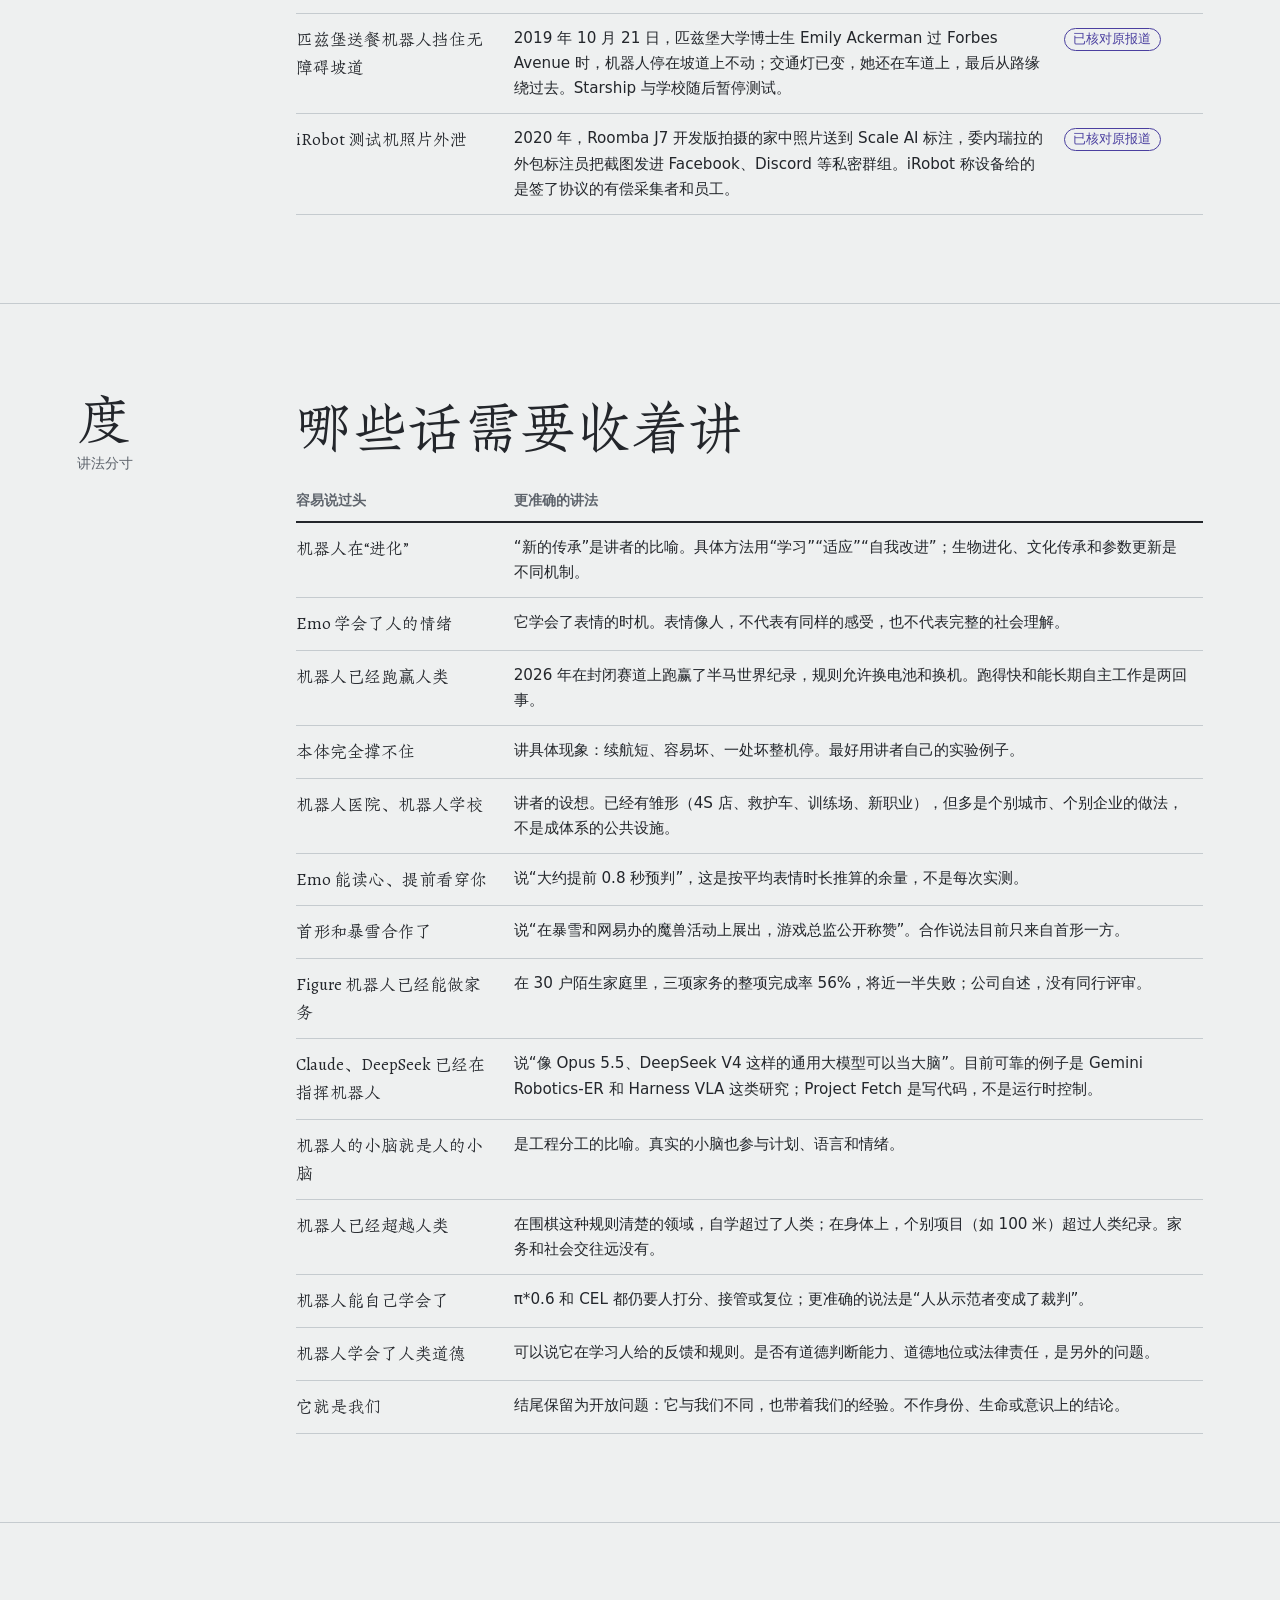
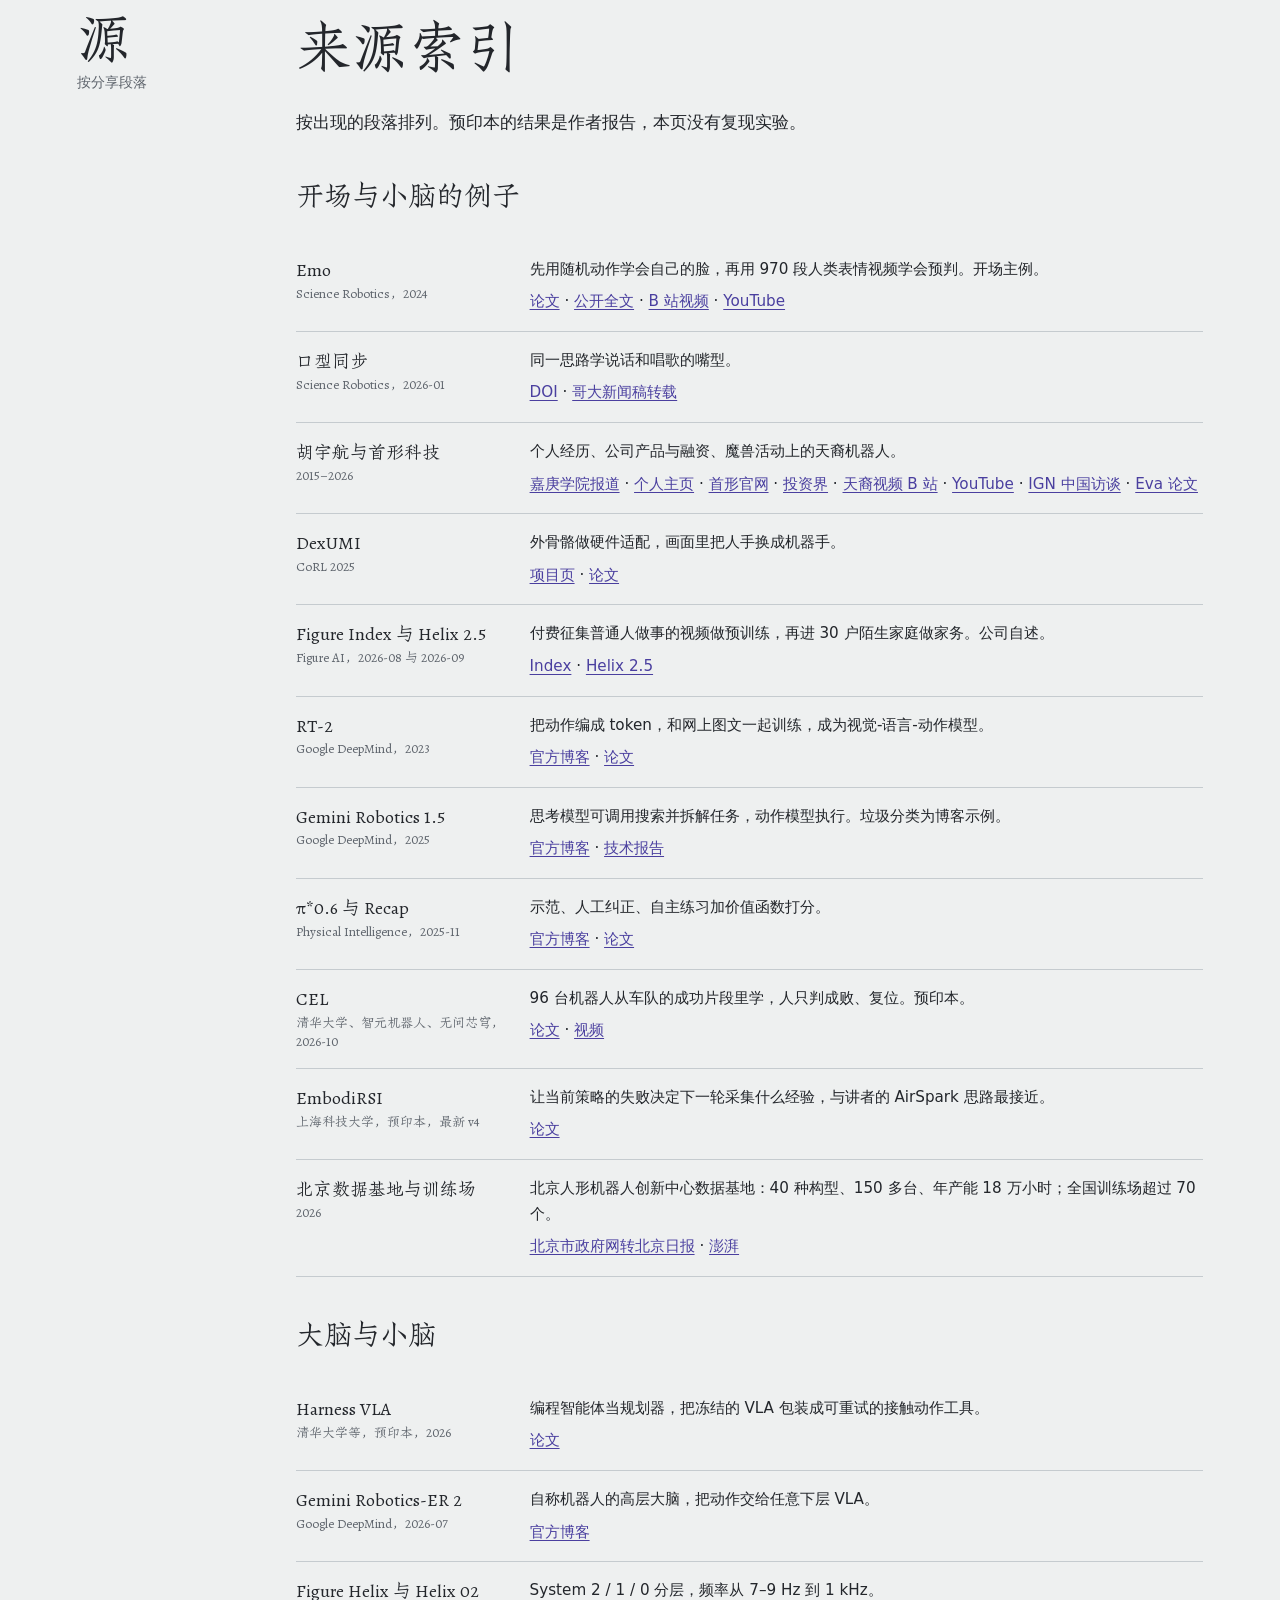
==== commit f567aca4: "Merge v4.0-sync (v2026.11.04.8)" ====
--- a/research.html
+++ b/research.html
@@ -20,7 +20,7 @@
 <main>
 
 <section id="why" class="part" aria-labelledby="why-title">
-  <div class="rail"><span class="numeral" aria-hidden="true">据</span><span class="time">2026 年 11 月 4 日核查 · v3.9</span></div>
+  <div class="rail"><span class="numeral" aria-hidden="true">据</span><span class="time">2026 年 11 月 5 日核查 · v4.0</span></div>
   <div class="content">
     <h1 id="why-title" style="font-size:clamp(2.4rem,5vw,4rem);line-height:1.25;margin-bottom:1.6rem">调研与核查</h1>
     <p class="lead">这一页记录主线为什么这样安排，台上用到的事实查到了哪一步，以及哪些话需要收着讲。</p>
@@ -108,6 +108,16 @@
       <li>四 回到题目：三种传承不变，删去前面那行“脸、书、手”的回顾；原来的四句回收换成“硅基的我们？”：它像我们（脸、心、手）也不是我们（胡宇航：“断网断电，它就又变成了一堆金属。”）；它还没走进家门，先走进了我们的想象：银幕上（《流浪地球》MOSS；《流浪地球2》图恒宇给丫丫“完整的一生”）、网络上（2026-10 B 站“养大肥鱼”，封面图来自 UP 主“数字生命-云宝”BV1VAnB6EESr；来源：差评，投资界转载 2026-10-29；是网友用开源工具自己搭的，不是 DeepSeek 官方产品）、评论区（首形 Origin F1 宣传片 3.4 亿播放，“我攒钱，你迭代，终有一天我们会相见”，《环球人物》2026-04-15，照片记者陈昊摄）；“期待和包容已经先到了，规矩还没写好”。</li>
       <li>五 怎样共处：开头点明三个问题对着基础设施（坎一）、公共空间、家里的数据（坎二“被看着”）；家里的数据补“大肥鱼”公开主人相册（文章说多半是网友玩梗，不当成核实过的安全事件）；“规则已经开始写”去掉 Jibo 的回扣，改为“管的正是这类陪伴型、拟人化的 AI”。交流补“机器人喊一嗓子，还得人跑一趟”（光明日报 2026-10-14）。</li>
       <li>备讲台：时间表按讲稿的 time 字段（主讲 0:00–36:50，交流从约 36:50 起）；故事板改为 29 页；关键转场取讲稿的转场句；待办同步交接说明。和 PPT v2026.11.04.10（29 页）、演讲稿 v2026.11.04.10 逐页对应。</li>
+    </ul>
+    <h2 style="font-size:1.8rem;margin:3rem 0 1rem">v4.0 的调整：与 PPT v2026.11.04.14 同步（上台当天）</h2>
+    <ul class="prose">
+      <li>开场：三问减为两问：“您最近在哪儿见过机器人？”（聊天，不统计）和“愿不愿让机器人进家门”（举手，坎二再问）；备选说法覆盖老师多、人少、不便举手的情况。</li>
+      <li>天裔：首形官方视频（BV118JS6eEsD）只有外观和视线跟随。现场对话找到 YouTube OTOFOOTAGE《AheadForm’s Elf-Xuan 2.0 Speaks English Fluently as WoW Skyborne》（<a href="https://www.youtube.com/watch?v=Ju9_9DYPuxY" target="_blank" rel="noopener noreferrer">Ju9_9DYPuxY</a>，2026-10-19，标注 source: Aheadform），片头字幕“看首形的仿生机器人如何应对《魔兽世界》的高层：游戏总监 Ion Hazzikostas、首席游戏设计师 Timothy Jones”。网页和 PPT 用其中第 0–21 秒（原声、中英字幕，<code>media/tianyi-dialogue.mp4</code>）；第 21 秒以后是频道配的旁白，不用。和她对话的具体是哪一位，不点名。IGN 中国配文“Ion 和她唠了半天”。</li>
+      <li>第一章：先讲一个前置概念：本事装在模型（神经网络）里，模型靠数据练；关键是把人的经验整理成“题目 + 答案”。学表情、学知识（猜下一个字；图文对要收集、标注）、学动作（遥操作、第一视角）各对应一种数据。</li>
+      <li>自进化“改进”三层改名：练得更熟 / 挑弱项练 / 改学法；第二章收尾句改为“练什么、怎样算好、合不合格，还是人说了算”。</li>
+      <li>坎二“社交机器人”：四行改为像不像人（恐怖谷，森政弘 1970）、它替谁做事（目标与角色；“AI 感”是没当好角色）、家还是不是家（戈夫曼前台与后台，1959）、分寸对不对（文化；霍尔 1966）。</li>
+      <li>第五章核查：发改委原话、深圳闸杆与审批 20 天→5 天（南方周末 2026-10-28）、青岛 6 月 22 日追尾全责、大疆 Romo 约 7000 台（至少 24 国）都核实。两处改正：网信办拟人化办法的“停止服务要提前告知”没有核实到，换成第十八条“让用户知道在与 AI 而非真人交互、连续使用超 2 小时提醒”；杭州条例原文是“探索具身智能机器人沙盒监管等包容审慎监管模式”，改为“提出要探索”。</li>
+      <li>交流：PPT 删掉政务大厅页（和投票第 1 题重复、讨论太散），网页里收进折叠的“交流时间多时”。投票改为两题，从一台到成千上万台：引导机器人撞了人谁担责；机器人多到成千上万台，人和它们在路上、电梯里谁让谁（机器人永远让人 / 和人守同一套规则 / 专用通道和时段；对照青岛按《道交法》判、深圳夜间 22–6 时路权）。留白：一百年前汽车多起来，城市才有了红绿灯和斑马线。</li>
     </ul>
     <p class="speaker">上一版的完整页面保存在<a href="archive/2026-10-16/index.html">归档</a>，调研页也在<a href="archive/2026-10-16/research.html">同一处</a>。</p>
   </div>
@@ -291,7 +301,7 @@
 
 <footer>
   <p>硅基的我们？调研与核查</p>
-  <p>2026 年 11 月 4 日 v3.9 · <a href="index.html">返回分享页</a> · <a href="archive/2026-10-16/research.html">上一版调研页</a></p>
+  <p>2026 年 11 月 5 日 v4.0 · <a href="index.html">返回分享页</a> · <a href="archive/2026-10-16/research.html">上一版调研页</a></p>
 </footer>
 </body>
 </html>
